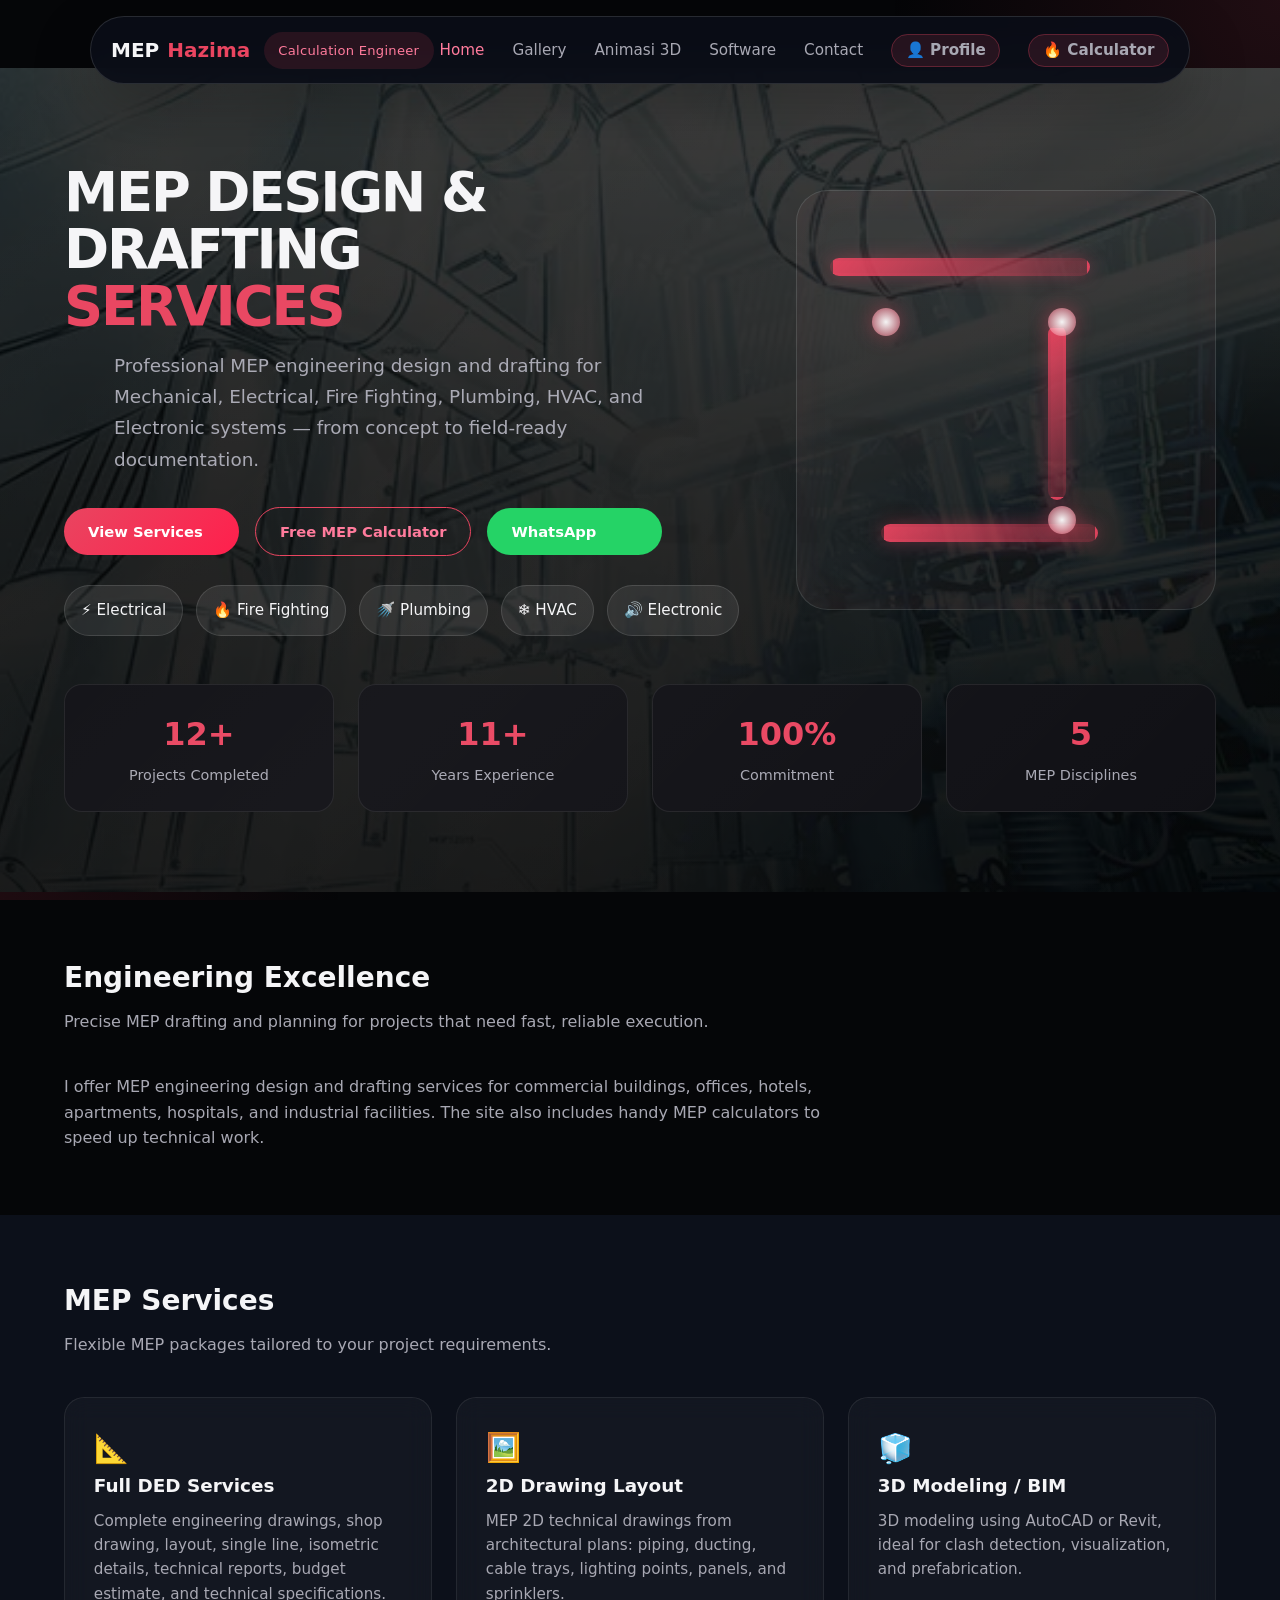
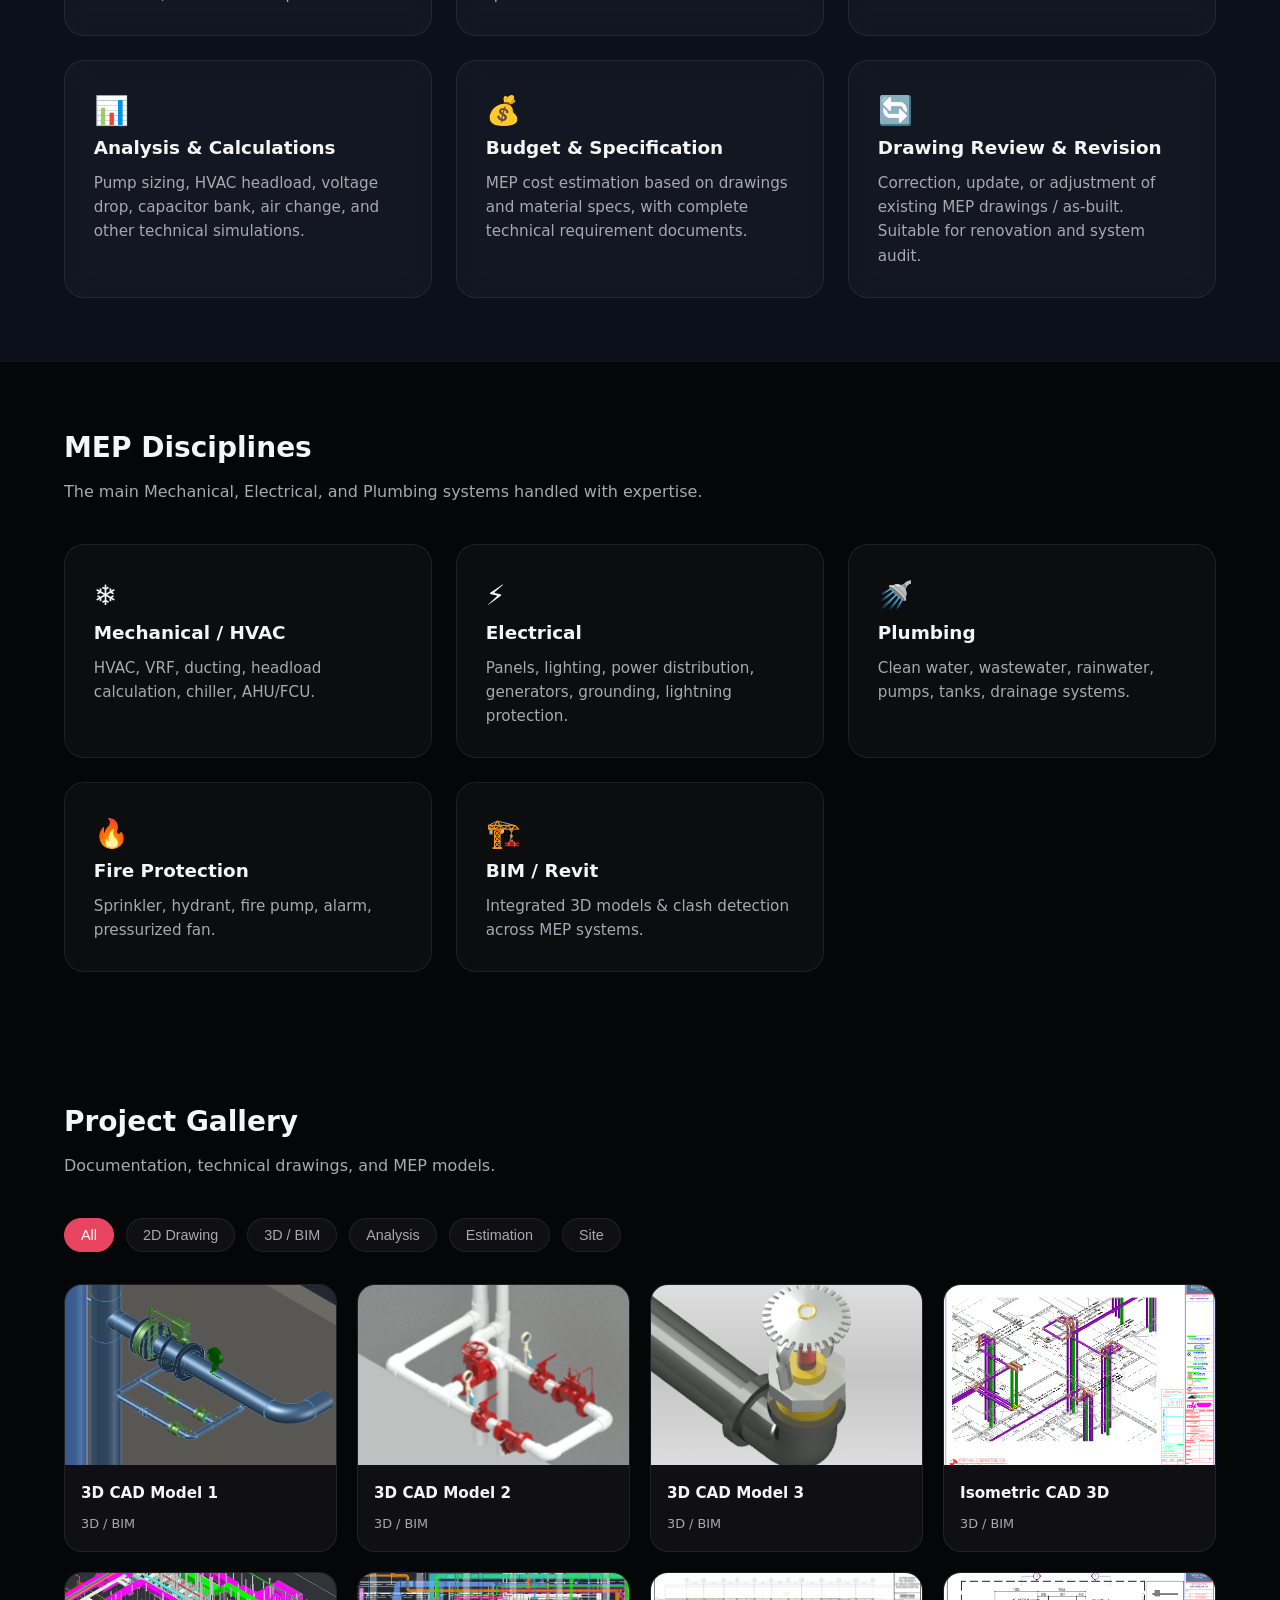
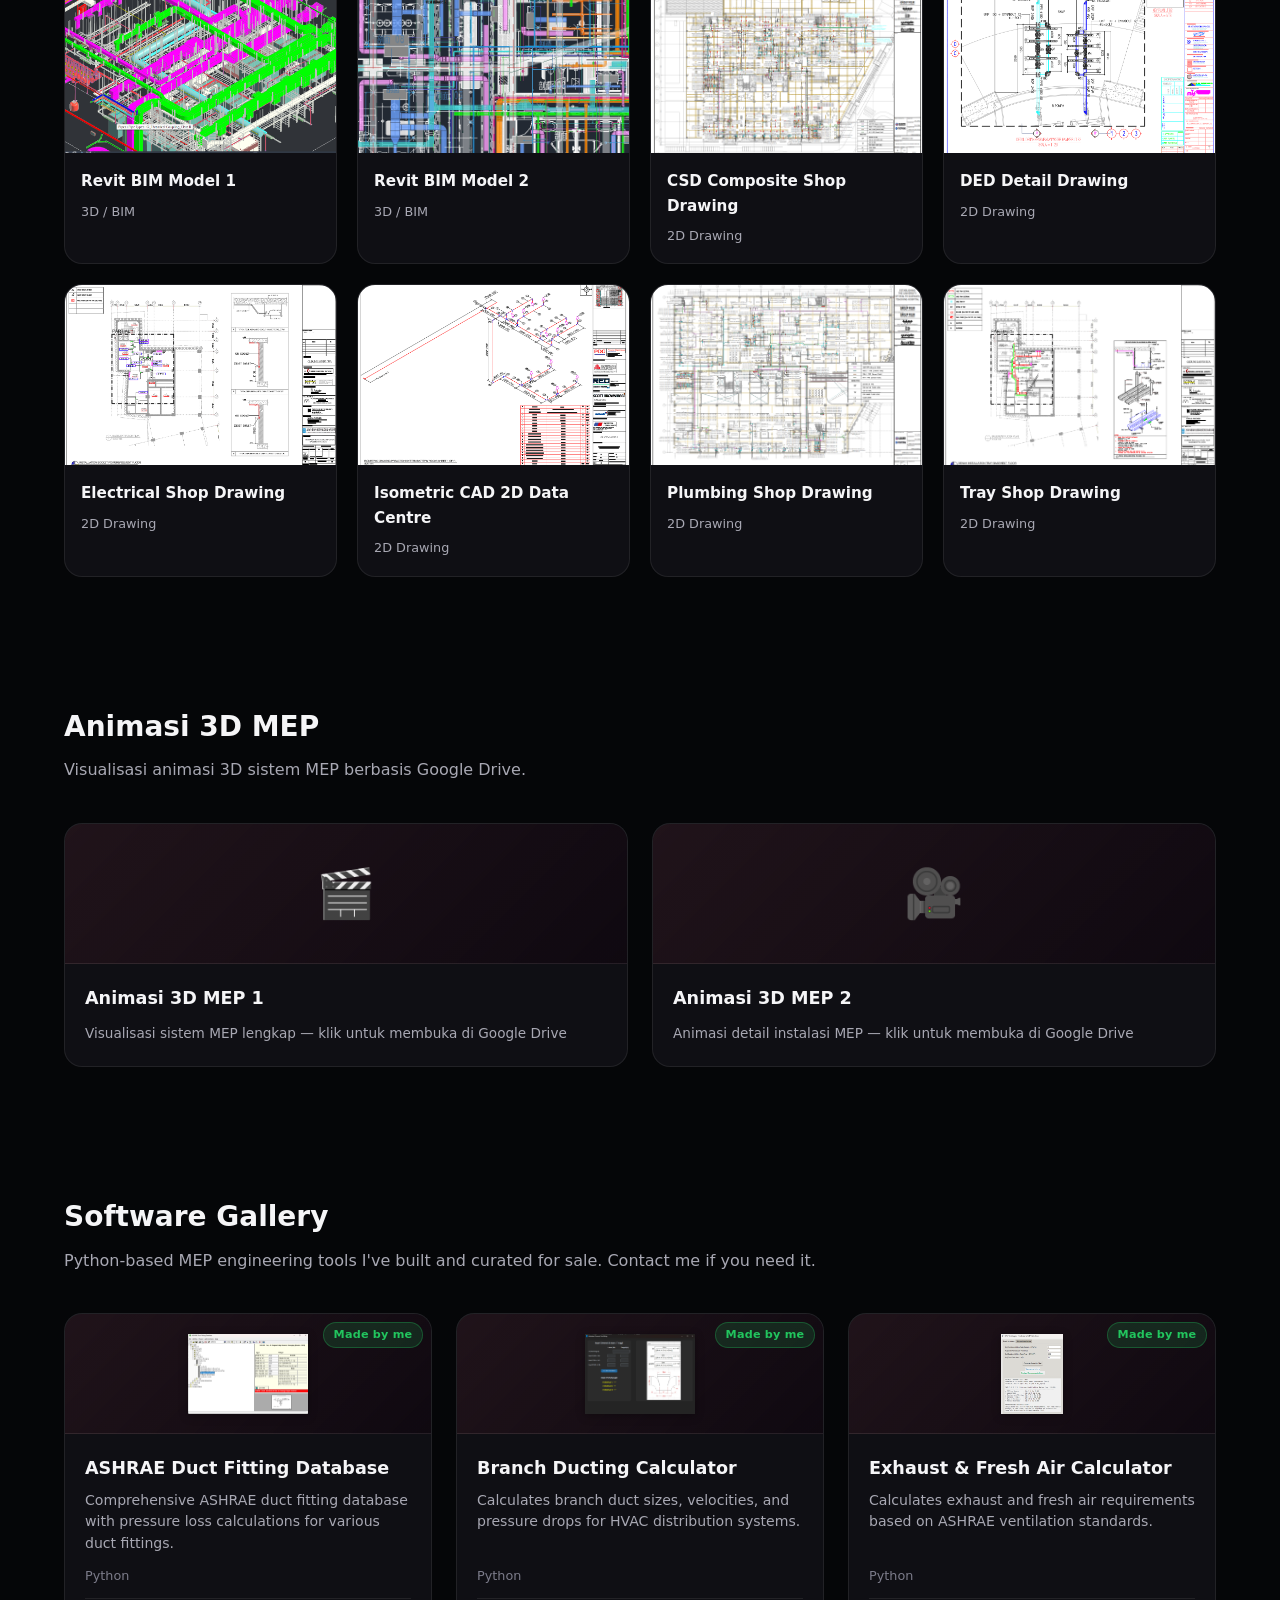
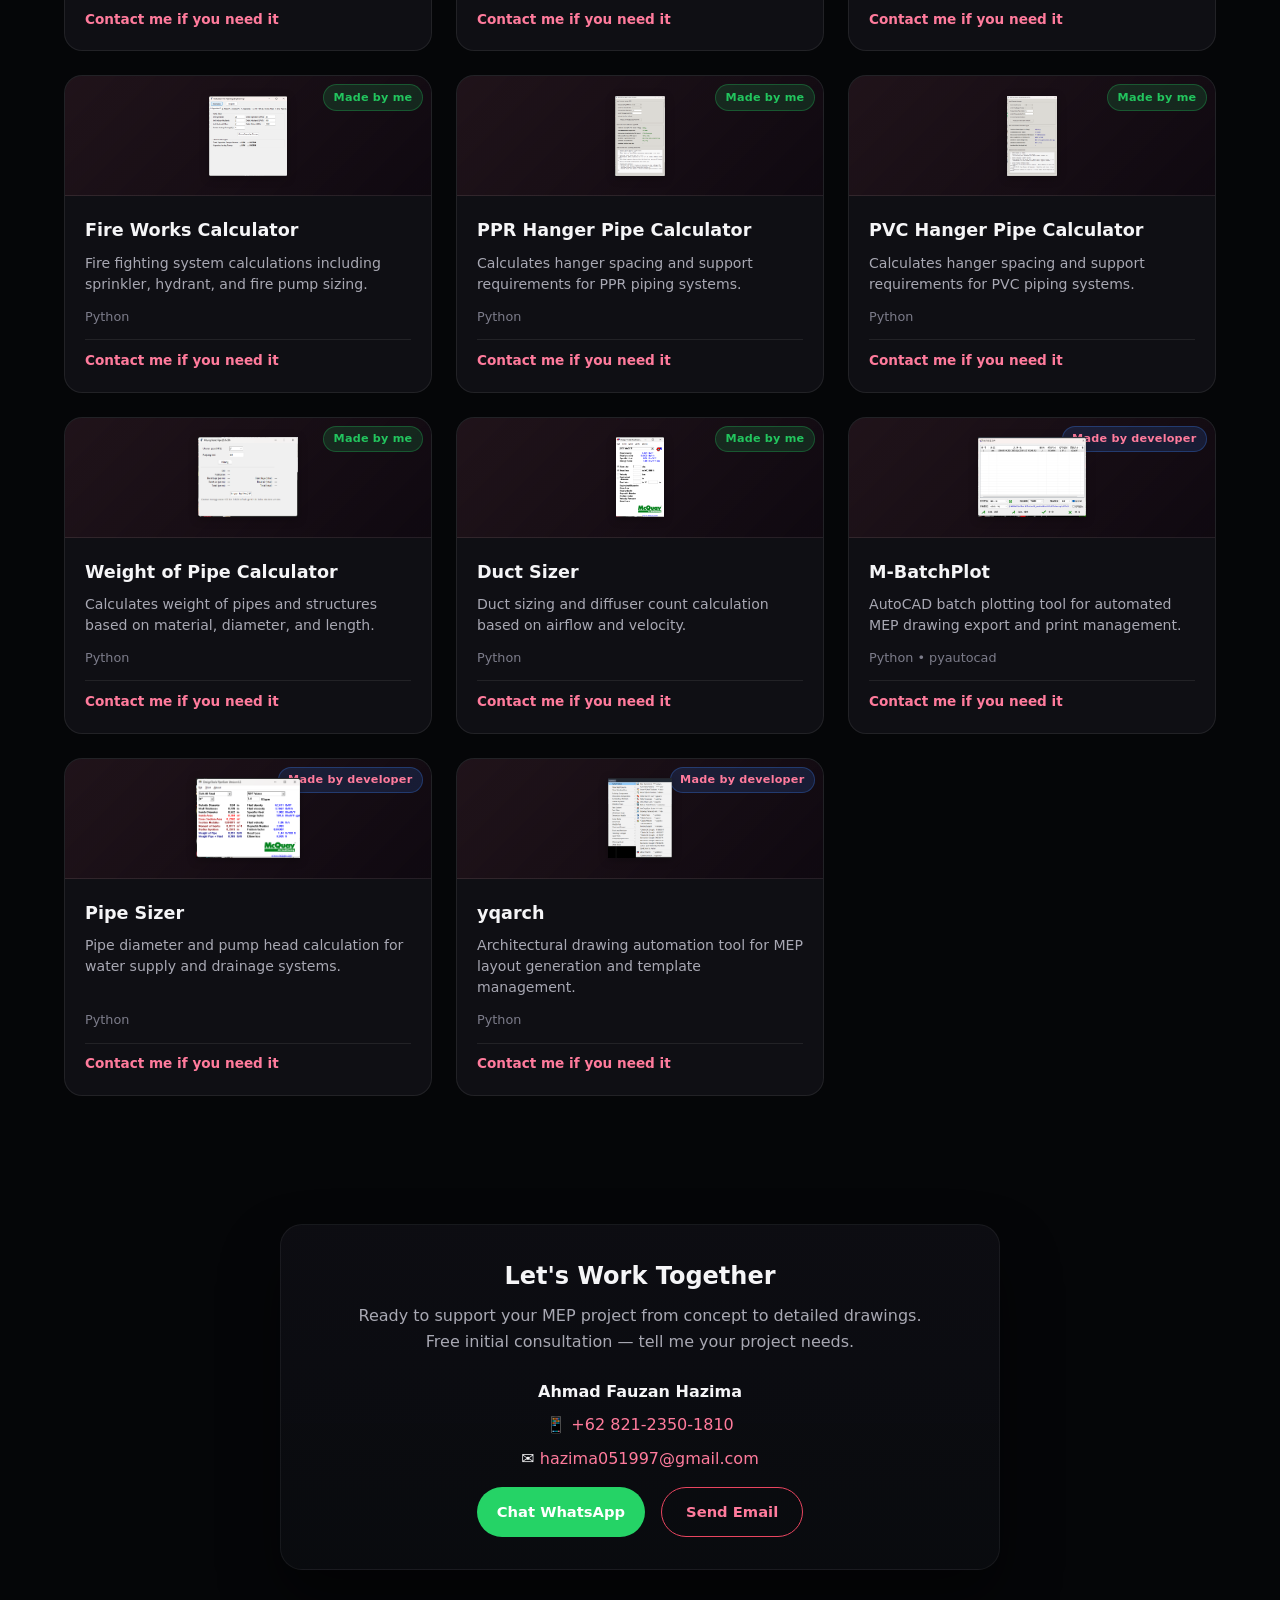
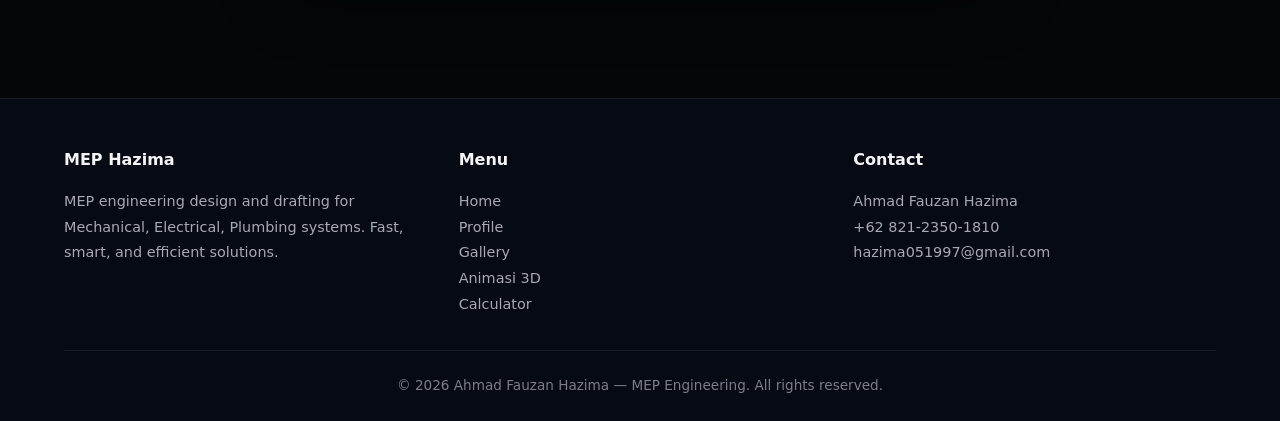
==== index.html @ 331aa0db "index.html" ====
<!DOCTYPE html>
<html lang="en">
<head>
  <meta name="google-site-verification" content="-bllngCq3PzgQmmMH0VqFhsk_JgbjGuADqjW__jcUgk" />
  <meta charset="UTF-8">
  <meta name="viewport" content="width=device-width, initial-scale=1.0">
  <title>MEP Engineering — Ahmad Fauzan Hazima</title>
  <meta name="description" content="MEP engineering design, drafting, and technical calculation tools for Mechanical, Electrical, and Plumbing projects.">
  <link rel="stylesheet" href="css/style.css">
</head>
<body>
  <!-- NAVBAR -->
  <nav class="navbar">
    <div class="nav-container">
      <div class="nav-brand">
        <a href="index.html" class="logo">
          MEP <span>Hazima</span>
        </a>
        <span class="nav-badge">Calculation Engineer</span>
      </div>
      <ul class="nav-links" id="navLinks">
        <li><a href="#home" class="active">Home</a></li>
        <li><a href="#gallery">Gallery</a></li>
        <li><a href="#animasi3d">Animasi 3D</a></li>
        <li><a href="#software">Software</a></li>

        <li><a href="#contact">Contact</a></li>
        <li><a href="profile.html" class="nav-highlight">👤 Profile</a></li>
        <li><a href="calculator.html" class="nav-highlight">🔥 Calculator</a></li>
      </ul>
      <button class="nav-toggle" id="navToggle" aria-label="Menu">☰</button>
    </div>
  </nav>

    <!-- HERO -->
  <section class="hero" id="home">
    <div class="container">
      <div class="hero-grid">
        <div class="hero-copy">
          <h1>MEP Design & Drafting<br><span>Services</span></h1>
          <p>Professional MEP engineering design and drafting for Mechanical, Electrical, Fire Fighting, Plumbing, HVAC, and Electronic systems — from concept to field-ready documentation.</p>
          <div class="hero-buttons">
            <a href="#services" class="btn btn-primary">View Services</a>
            <a href="calculator.html" class="btn btn-outline">Free MEP Calculator</a>
            <a href="https://wa.me/6282123501810" target="_blank" class="btn btn-wa">WhatsApp</a>
          </div>
          <div class="hero-badges">
            <span>⚡ Electrical</span>
            <span>🔥 Fire Fighting</span>
            <span>🚿 Plumbing</span>
            <span>❄️ HVAC</span>
            <span>🔊 Electronic</span>
          </div>
        </div>

        <div class="hero-visual">
          <div class="pipe-scene">
            <div class="pipe-line pipe-line-1"></div>
            <div class="pipe-line pipe-line-2"></div>
            <div class="pipe-line pipe-line-3"></div>
            <div class="pipe-joint pipe-joint-1"></div>
            <div class="pipe-joint pipe-joint-2"></div>
            <div class="pipe-joint pipe-joint-3"></div>
            <div class="pulse pulse-1"></div>
            <div class="pulse pulse-2"></div>
            <div class="pulse pulse-3"></div>
          </div>
        </div>
      </div>

      <!-- Stats — edit numbers here -->
      <div class="stats">
        <div class="stat-card">
          <div class="number">12+</div>
          <div class="label">Projects Completed</div>
        </div>
        <div class="stat-card">
          <div class="number">11+</div>
          <div class="label">Years Experience</div>
        </div>
        <div class="stat-card">
          <div class="number">100%</div>
          <div class="label">Commitment</div>
        </div>
        <div class="stat-card">
          <div class="number">5</div>
          <div class="label">MEP Disciplines</div>
        </div>
      </div>
    </div>
  </section>

  <!-- ========== ABOUT ========== -->
  <section class="section">
    <div class="container">
      <h2 class="section-title">Engineering Excellence</h2>
      <p class="section-subtitle">Precise MEP drafting and planning for projects that need fast, reliable execution.</p>
      <p style="max-width: 800px; color: var(--text-muted);">
        I offer MEP engineering design and drafting services for commercial buildings, offices, hotels, apartments, hospitals, and industrial facilities.
        The site also includes handy MEP calculators to speed up technical work.
      </p>
    </div>
  </section>

  <!-- ========== SERVICES ========== -->
  <section class="section" id="services" style="background: #0c101a;">
    <div class="container">
      <h2 class="section-title">MEP Services</h2>
      <p class="section-subtitle">Flexible MEP packages tailored to your project requirements.</p>

      <div class="services-grid">
        <div class="service-card">
          <div class="icon">📐</div>
          <h3>Full DED Services</h3>
          <p>Complete engineering drawings, shop drawing, layout, single line, isometric details, technical reports, budget estimate, and technical specifications.</p>
        </div>

        <div class="service-card">
          <div class="icon">🖼️</div>
          <h3>2D Drawing Layout</h3>
          <p>MEP 2D technical drawings from architectural plans: piping, ducting, cable trays, lighting points, panels, and sprinklers.</p>
        </div>

        <div class="service-card">
          <div class="icon">🧊</div>
          <h3>3D Modeling / BIM</h3>
          <p>3D modeling using AutoCAD or Revit, ideal for clash detection, visualization, and prefabrication.</p>
        </div>

        <div class="service-card">
          <div class="icon">📊</div>
          <h3>Analysis & Calculations</h3>
          <p>Pump sizing, HVAC headload, voltage drop, capacitor bank, air change, and other technical simulations.</p>
        </div>

        <div class="service-card">
          <div class="icon">💰</div>
          <h3>Budget & Specification</h3>
          <p>MEP cost estimation based on drawings and material specs, with complete technical requirement documents.</p>
        </div>

        <div class="service-card">
          <div class="icon">🔄</div>
          <h3>Drawing Review & Revision</h3>
          <p>Correction, update, or adjustment of existing MEP drawings / as-built. Suitable for renovation and system audit.</p>
        </div>
      </div>
    </div>
  </section>

  <!-- ========== DISCIPLINES ========== -->
  <section class="section">
    <div class="container">
      <h2 class="section-title">MEP Disciplines</h2>
      <p class="section-subtitle">The main Mechanical, Electrical, and Plumbing systems handled with expertise.</p>

      <div class="services-grid">
        <div class="service-card">
          <div class="icon">❄️</div>
          <h3>Mechanical / HVAC</h3>
          <p>HVAC, VRF, ducting, headload calculation, chiller, AHU/FCU.</p>
        </div>
        <div class="service-card">
          <div class="icon">⚡</div>
          <h3>Electrical</h3>
          <p>Panels, lighting, power distribution, generators, grounding, lightning protection.</p>
        </div>
        <div class="service-card">
          <div class="icon">🚿</div>
          <h3>Plumbing</h3>
          <p>Clean water, wastewater, rainwater, pumps, tanks, drainage systems.</p>
        </div>
        <div class="service-card">
          <div class="icon">🔥</div>
          <h3>Fire Protection</h3>
          <p>Sprinkler, hydrant, fire pump, alarm, pressurized fan.</p>
        </div>
        <div class="service-card">
          <div class="icon">🏗️</div>
          <h3>BIM / Revit</h3>
          <p>Integrated 3D models & clash detection across MEP systems.</p>
        </div>
      </div>
    </div>
  </section>

  <!-- ========== GALLERY ========== -->
  <section class="section" id="gallery">
    <div class="container">
      <h2 class="section-title">Project Gallery</h2>
      <p class="section-subtitle">Documentation, technical drawings, and MEP models.</p>

      <div class="gallery-filters">
        <button class="filter-btn active" data-filter="all">All</button>
        <button class="filter-btn" data-filter="2d">2D Drawing</button>
        <button class="filter-btn" data-filter="3d">3D / BIM</button>
        <button class="filter-btn" data-filter="analysis">Analysis</button>
        <button class="filter-btn" data-filter="estimation">Estimation</button>
        <button class="filter-btn" data-filter="site">Site</button>
      </div>

      <div class="gallery-grid" id="galleryGrid">
        <!-- 3D / BIM -->
        <div class="gallery-item" data-category="3d" data-full="images/Project Gallery/3D CAD 1.png">
          <div class="thumb"><img src="images/Project Gallery/3D CAD 1.png" alt="3D CAD 1"></div>
          <div class="info">
            <h4>3D CAD Model 1</h4>
            <span>3D / BIM</span>
          </div>
        </div>
        <div class="gallery-item" data-category="3d" data-full="images/Project Gallery/3D CAD 2.png">
          <div class="thumb"><img src="images/Project Gallery/3D CAD 2.png" alt="3D CAD 2"></div>
          <div class="info">
            <h4>3D CAD Model 2</h4>
            <span>3D / BIM</span>
          </div>
        </div>
        <div class="gallery-item" data-category="3d" data-full="images/Project Gallery/3D CAD 3.png">
          <div class="thumb"><img src="images/Project Gallery/3D CAD 3.png" alt="3D CAD 3"></div>
          <div class="info">
            <h4>3D CAD Model 3</h4>
            <span>3D / BIM</span>
          </div>
        </div>
        <div class="gallery-item" data-category="3d" data-full="images/Project Gallery/ISOMETRIC CAD 3D.png">
          <div class="thumb"><img src="images/Project Gallery/ISOMETRIC CAD 3D.png" alt="Isometric CAD 3D"></div>
          <div class="info">
            <h4>Isometric CAD 3D</h4>
            <span>3D / BIM</span>
          </div>
        </div>
        <div class="gallery-item" data-category="3d" data-full="images/Project Gallery/MODEL REVIT BIM 1.png">
          <div class="thumb"><img src="images/Project Gallery/MODEL REVIT BIM 1.png" alt="Revit BIM 1"></div>
          <div class="info">
            <h4>Revit BIM Model 1</h4>
            <span>3D / BIM</span>
          </div>
        </div>
        <div class="gallery-item" data-category="3d" data-full="images/Project Gallery/MODEL REVIT BIM 2.png">
          <div class="thumb"><img src="images/Project Gallery/MODEL REVIT BIM 2.png" alt="Revit BIM 2"></div>
          <div class="info">
            <h4>Revit BIM Model 2</h4>
            <span>3D / BIM</span>
          </div>
        </div>
        <!-- 2D Drawing -->
        <div class="gallery-item" data-category="2d" data-full="images/Project Gallery/CSD COMPOSITE SHOP DRAWING.png">
          <div class="thumb"><img src="images/Project Gallery/CSD COMPOSITE SHOP DRAWING.png" alt="CSD Composite Shop Drawing"></div>
          <div class="info">
            <h4>CSD Composite Shop Drawing</h4>
            <span>2D Drawing</span>
          </div>
        </div>
        <div class="gallery-item" data-category="2d" data-full="images/Project Gallery/DED DETAIL DRAWING.png">
          <div class="thumb"><img src="images/Project Gallery/DED DETAIL DRAWING.png" alt="DED Detail Drawing"></div>
          <div class="info">
            <h4>DED Detail Drawing</h4>
            <span>2D Drawing</span>
          </div>
        </div>
        <div class="gallery-item" data-category="2d" data-full="images/Project Gallery/ELECTRICAL SHOP DRAWING.png">
          <div class="thumb"><img src="images/Project Gallery/ELECTRICAL SHOP DRAWING.png" alt="Electrical Shop Drawing"></div>
          <div class="info">
            <h4>Electrical Shop Drawing</h4>
            <span>2D Drawing</span>
          </div>
        </div>
        <div class="gallery-item" data-category="2d" data-full="images/Project Gallery/ISOMETRIC CAD 2D DATA CENTRE.png">
          <div class="thumb"><img src="images/Project Gallery/ISOMETRIC CAD 2D DATA CENTRE.png" alt="Isometric CAD 2D Data Centre"></div>
          <div class="info">
            <h4>Isometric CAD 2D Data Centre</h4>
            <span>2D Drawing</span>
          </div>
        </div>
        <div class="gallery-item" data-category="2d" data-full="images/Project Gallery/PLUMBING SHOP DRAWING.png">
          <div class="thumb"><img src="images/Project Gallery/PLUMBING SHOP DRAWING.png" alt="Plumbing Shop Drawing"></div>
          <div class="info">
            <h4>Plumbing Shop Drawing</h4>
            <span>2D Drawing</span>
          </div>
        </div>
        <div class="gallery-item" data-category="2d" data-full="images/Project Gallery/TRAY SHOP DRAWING.png">
          <div class="thumb"><img src="images/Project Gallery/TRAY SHOP DRAWING.png" alt="Tray Shop Drawing"></div>
          <div class="info">
            <h4>Tray Shop Drawing</h4>
            <span>2D Drawing</span>
          </div>
        </div>
      </div>
    </div>
  </section>

  <!-- ========== ANIMASI 3D ========== -->
  <section class="section" id="animasi3d">
    <div class="container">
      <h2 class="section-title">Animasi 3D MEP</h2>
      <p class="section-subtitle">Visualisasi animasi 3D sistem MEP berbasis Google Drive.</p>

      <div class="animasi-grid" id="animasiGrid">
        <a href="https://drive.google.com/file/d/1e2u2bgzXnaUazNjmnSXeYnSkI7oCQz_0/view?usp=sharing"
           target="_blank" class="animasi-card" data-anim="1">
          <div class="animasi-thumb">
            <span class="animasi-emoji">🎬</span>
          </div>
          <div class="animasi-info">
            <h4>Animasi 3D MEP 1</h4>
            <span class="animasi-desc">Visualisasi sistem MEP lengkap — klik untuk membuka di Google Drive</span>
          </div>
        </a>
        <a href="https://drive.google.com/file/d/19jzfbIkAczXFQRdIl1_G5Oy-l3kG4Eod/view?usp=sharing"
           target="_blank" class="animasi-card" data-anim="2">
          <div class="animasi-thumb">
            <span class="animasi-emoji">🎥</span>
          </div>
          <div class="animasi-info">
            <h4>Animasi 3D MEP 2</h4>
            <span class="animasi-desc">Animasi detail instalasi MEP — klik untuk membuka di Google Drive</span>
          </div>
        </a>
      </div>
    </div>
  </section>

  <!-- ========== SOFTWARE GALLERY ========== -->
  <section class="section" id="software">
    <div class="container">
      <h2 class="section-title">Software Gallery</h2>
      <p class="section-subtitle">Python-based MEP engineering tools I've built and curated for sale. Contact me if you need it.</p>

      <div class="software-grid">

        <div class="software-card">
          <div class="software-thumb">
            <span class="badge-made">Made by me</span>
            <img src="images/Software/ASHRAE Duct Fitting Database v5.0.10.png" alt="ASHRAE Duct Fitting Database" class="software-img">
          </div>
          <div class="software-info">
            <h3>ASHRAE Duct Fitting Database</h3>
            <p class="software-desc">Comprehensive ASHRAE duct fitting database with pressure loss calculations for various duct fittings.</p>
            <div class="software-lang">Python</div>
            <a href="https://wa.me/6282123501810" target="_blank" class="software-contact">Contact me if you need it</a>
          </div>
        </div>

        <div class="software-card">
          <div class="software-thumb">
            <span class="badge-made">Made by me</span>
            <img src="images/Software/CALCULATOR BRANCH DUCTING by me.png" alt="Branch Ducting Calculator" class="software-img">
          </div>
          <div class="software-info">
            <h3>Branch Ducting Calculator</h3>
            <p class="software-desc">Calculates branch duct sizes, velocities, and pressure drops for HVAC distribution systems.</p>
            <div class="software-lang">Python</div>
            <a href="https://wa.me/6282123501810" target="_blank" class="software-contact">Contact me if you need it</a>
          </div>
        </div>

        <div class="software-card">
          <div class="software-thumb">
            <span class="badge-made">Made by me</span>
            <img src="images/Software/CALCULATOR EXHAUST & FRESH AIR by me.png" alt="Exhaust & Fresh Air Calculator" class="software-img">
          </div>
          <div class="software-info">
            <h3>Exhaust & Fresh Air Calculator</h3>
            <p class="software-desc">Calculates exhaust and fresh air requirements based on ASHRAE ventilation standards.</p>
            <div class="software-lang">Python</div>
            <a href="https://wa.me/6282123501810" target="_blank" class="software-contact">Contact me if you need it</a>
          </div>
        </div>

        <div class="software-card">
          <div class="software-thumb">
            <span class="badge-made">Made by me</span>
            <img src="images/Software/CALCULATOR FIRE WORKS by me.png" alt="Fire Works Calculator" class="software-img">
          </div>
          <div class="software-info">
            <h3>Fire Works Calculator</h3>
            <p class="software-desc">Fire fighting system calculations including sprinkler, hydrant, and fire pump sizing.</p>
            <div class="software-lang">Python</div>
            <a href="https://wa.me/6282123501810" target="_blank" class="software-contact">Contact me if you need it</a>
          </div>
        </div>

        <div class="software-card">
          <div class="software-thumb">
            <span class="badge-made">Made by me</span>
            <img src="images/Software/CALCULATOR PPR HANGER PIPE by me.png" alt="PPR Hanger Pipe Calculator" class="software-img">
          </div>
          <div class="software-info">
            <h3>PPR Hanger Pipe Calculator</h3>
            <p class="software-desc">Calculates hanger spacing and support requirements for PPR piping systems.</p>
            <div class="software-lang">Python</div>
            <a href="https://wa.me/6282123501810" target="_blank" class="software-contact">Contact me if you need it</a>
          </div>
        </div>

        <div class="software-card">
          <div class="software-thumb">
            <span class="badge-made">Made by me</span>
            <img src="images/Software/CALCULATOR PVC HANGER PIPE by me.png" alt="PVC Hanger Pipe Calculator" class="software-img">
          </div>
          <div class="software-info">
            <h3>PVC Hanger Pipe Calculator</h3>
            <p class="software-desc">Calculates hanger spacing and support requirements for PVC piping systems.</p>
            <div class="software-lang">Python</div>
            <a href="https://wa.me/6282123501810" target="_blank" class="software-contact">Contact me if you need it</a>
          </div>
        </div>

        <div class="software-card">
          <div class="software-thumb">
            <span class="badge-made">Made by me</span>
            <img src="images/Software/CALCULATOR WEIGHT OF PIPE by me.png" alt="Weight of Pipe Calculator" class="software-img">
          </div>
          <div class="software-info">
            <h3>Weight of Pipe Calculator</h3>
            <p class="software-desc">Calculates weight of pipes and structures based on material, diameter, and length.</p>
            <div class="software-lang">Python</div>
            <a href="https://wa.me/6282123501810" target="_blank" class="software-contact">Contact me if you need it</a>
          </div>
        </div>

        <div class="software-card">
          <div class="software-thumb">
            <span class="badge-made">Made by me</span>
            <img src="images/Software/Duct Sizer.png" alt="Duct Sizer" class="software-img">
          </div>
          <div class="software-info">
            <h3>Duct Sizer</h3>
            <p class="software-desc">Duct sizing and diffuser count calculation based on airflow and velocity.</p>
            <div class="software-lang">Python</div>
            <a href="https://wa.me/6282123501810" target="_blank" class="software-contact">Contact me if you need it</a>
          </div>
        </div>

        <div class="software-card">
          <div class="software-thumb">
            <span class="badge-dev">Made by developer</span>
            <img src="images/Software/M-BatchPlot(64Bit)V20250915A.png" alt="M-BatchPlot" class="software-img">
          </div>
          <div class="software-info">
            <h3>M-BatchPlot</h3>
            <p class="software-desc">AutoCAD batch plotting tool for automated MEP drawing export and print management.</p>
            <div class="software-lang">Python • pyautocad</div>
            <a href="https://wa.me/6282123501810" target="_blank" class="software-contact">Contact me if you need it</a>
          </div>
        </div>

        <div class="software-card">
          <div class="software-thumb">
            <span class="badge-dev">Made by developer</span>
            <img src="images/Software/Pipe Sizer.png" alt="Pipe Sizer" class="software-img">
          </div>
          <div class="software-info">
            <h3>Pipe Sizer</h3>
            <p class="software-desc">Pipe diameter and pump head calculation for water supply and drainage systems.</p>
            <div class="software-lang">Python</div>
            <a href="https://wa.me/6282123501810" target="_blank" class="software-contact">Contact me if you need it</a>
          </div>
        </div>

        <div class="software-card">
          <div class="software-thumb">
            <span class="badge-dev">Made by developer</span>
            <img src="images/Software/yqarch_big5.png" alt="yqarch" class="software-img">
          </div>
          <div class="software-info">
            <h3>yqarch</h3>
            <p class="software-desc">Architectural drawing automation tool for MEP layout generation and template management.</p>
            <div class="software-lang">Python</div>
            <a href="https://wa.me/6282123501810" target="_blank" class="software-contact">Contact me if you need it</a>
          </div>
        </div>

      </div>
    </div>
  </section>


  <!-- ========== CONTACT ========== -->

  <section class="section" id="contact">
    <div class="container">
      <div class="contact-box">
        <h2>Let's Work Together</h2>
        <p>Ready to support your MEP project from concept to detailed drawings.<br>Free initial consultation — tell me your project needs.</p>

        <div class="contact-info">
          <div><strong>Ahmad Fauzan Hazima</strong></div>
          <div>📱 <a href="https://wa.me/6282123501810" target="_blank">+62 821-2350-1810</a></div>
          <div>✉️ <a href="mailto:hazima051997@gmail.com">hazima051997@gmail.com</a></div>
        </div>

        <div style="display: flex; gap: 1rem; justify-content: center; flex-wrap: wrap;">
          <a href="https://wa.me/6282123501810" target="_blank" class="btn btn-wa">Chat WhatsApp</a>
          <a href="mailto:hazima051997@gmail.com" class="btn btn-outline">Send Email</a>
        </div>
      </div>
    </div>
  </section>

  <!-- ========== FOOTER ========== -->
  <footer class="footer">
    <div class="container">
      <div class="footer-grid">
        <div>
          <h4>MEP Hazima</h4>
          <p>MEP engineering design and drafting for Mechanical, Electrical, Plumbing systems. Fast, smart, and efficient solutions.</p>
        </div>
        <div>
          <h4>Menu</h4>
          <p><a href="#home">Home</a></p>
          <p><a href="profile.html">Profile</a></p>
          <p><a href="#gallery">Gallery</a></p>
          <p><a href="#animasi3d">Animasi 3D</a></p>
          <p><a href="calculator.html">Calculator</a></p>

        </div>
        <div>
          <h4>Contact</h4>
          <p>Ahmad Fauzan Hazima</p>
          <p><a href="https://wa.me/6282123501810">+62 821-2350-1810</a></p>
          <p><a href="mailto:hazima051997@gmail.com">hazima051997@gmail.com</a></p>
        </div>
      </div>
      <div class="footer-bottom">
        © 2026 Ahmad Fauzan Hazima — MEP Engineering. All rights reserved.
      </div>
    </div>
  </footer>

  <!-- LIGHTBOX -->
  <div class="lightbox" id="lightbox">
    <div class="lightbox-content">
      <img src="" alt="" id="lightboxImg">
      <div class="lightbox-caption" id="lightboxCaption"></div>
      <div class="lightbox-close" id="lightboxClose">&times;</div>
    </div>
  </div>

  <script src="js/main.js"></script>
  <script>
    document.addEventListener('DOMContentLoaded', () => {
      // ========== GALLERY FILTER ==========
      document.querySelectorAll('.filter-btn').forEach(btn => {
        btn.addEventListener('click', () => {
          document.querySelectorAll('.filter-btn').forEach(b => b.classList.remove('active'));
          btn.classList.add('active');
          const filter = btn.dataset.filter;
          document.querySelectorAll('.gallery-item').forEach(item => {
            item.style.display = filter === 'all' || item.dataset.category === filter ? '' : 'none';
          });
        });
      });

      // ========== LIGHTBOX ==========
      const lightbox = document.getElementById('lightbox');
      const lightboxImg = document.getElementById('lightboxImg');
      const lightboxCaption = document.getElementById('lightboxCaption');
      const lightboxClose = document.getElementById('lightboxClose');

      function openLightbox(imgSrc, caption) {
        lightboxImg.src = imgSrc;
        lightboxImg.alt = caption;
        lightboxCaption.textContent = caption;
        lightbox.classList.add('active');
        document.body.style.overflow = 'hidden';
      }

      function closeLightbox() {
        lightbox.classList.remove('active');
        lightboxImg.src = '';
        document.body.style.overflow = '';
      }

      // Open lightbox on gallery item click
      document.querySelectorAll('.gallery-item').forEach(item => {
        item.addEventListener('click', () => {
          const imgSrc = item.getAttribute('data-full');
          const caption = item.querySelector('.info h4').textContent;
          openLightbox(imgSrc, caption);
        });
      });

      // Close handlers
      if (lightboxClose) {
        lightboxClose.addEventListener('click', closeLightbox);
      }
      if (lightbox) {
        lightbox.addEventListener('click', (e) => {
          if (e.target === lightbox) closeLightbox();
        });
      }

      // ESC key to close
      document.addEventListener('keydown', (e) => {
        if (e.key === 'Escape' && lightbox.classList.contains('active')) {
          closeLightbox();
        }
      });

      // ========== NAV ACTIVE ==========
      document.querySelectorAll('.nav-links a').forEach(link => {
        link.addEventListener('click', () => {
          document.querySelectorAll('.nav-links a').forEach(a => a.classList.remove('active'));
          link.classList.add('active');
        });
      });
    });
  </script>
</body>
</html>
---- css/style.css ----
/* PORTFOLIO MEP - Ahmad Fauzan Hazima
  Theme: Dark red
  Main colors are defined in :root */

:root {
  /* Dark red theme */
  --bg-dark: #050608;
  --bg-card: #0f0f14;
  --bg-card-hover: #1f1018;
  --border: rgba(255, 255, 255, 0.08);
  --primary: #e94560;
  --primary-hover: #ff2e5c;
  --primary-light: #ff7b9c;
  --accent: #ff3d5a;
  --text: #f5f5f7;
  --text-muted: #a8a8b3;
  --text-dim: #7c7c8a;
  --success: #22c55e;
  --warning: #f59e0b;
  --danger: #ef4444;
  --radius: 18px;
  --shadow: 0 18px 50px rgba(0, 0, 0, 0.4);
  --anim-speed: 360ms;
  --anim-intensity: 1;
}

body::before {
  content: '';
  position: fixed;
  inset: 0;
  pointer-events: none;
  background: radial-gradient(circle at top right, rgba(233, 69, 96, 0.12), transparent 25%),
              radial-gradient(circle at bottom left, rgba(255, 61, 90, 0.1), transparent 22%);
  z-index: 0;
}

* {
  margin: 0;
  padding: 0;
  box-sizing: border-box;
}

html {
  scroll-behavior: smooth;
}

body {
  font-family: 'Segoe UI', system-ui, -apple-system, sans-serif;
  background: var(--bg-dark);
  color: var(--text);
  line-height: 1.6;
  min-height: 100vh;
}

/* Smooth transitions for theme change and UI polish */
body,
.nav-container,
.service-card,
.profile-header,
.contact-box,
.calc-card,
.history-sidebar,
.gallery-item,
.footer,
.hero,
.calc-sidebar {
  transition: background-color var(--anim-speed) ease, color var(--anim-speed) ease, border-color var(--anim-speed) ease, box-shadow var(--anim-speed) ease;
}

.icon { width: 1em; height: 1em; vertical-align: middle; fill: currentColor; margin-right: 0.6rem; display: inline-block; }
.btn-icon { width: 1em; height: 1em; display: inline-block; vertical-align: middle; margin-right: 0.6rem; }
.hidden { display: none !important; }
.btn .icon { pointer-events: none; }
.theme-toggle { transition: background-color calc(var(--anim-speed) - 100ms) ease, color calc(var(--anim-speed) - 100ms) ease, transform 160ms ease; }
.theme-toggle:active { transform: scale(calc(1 - (var(--anim-intensity) * 0.02))); }

a {
  color: var(--primary-light);
  text-decoration: none;
  transition: color 0.2s;
}

a:hover {
  color: var(--primary);
}

img {
  max-width: 100%;
  display: block;
}

/* ========== NAVBAR ========== */
.navbar {
  position: sticky;
  top: 1rem;
  z-index: 1000;
  display: flex;
  justify-content: center;
  background: transparent;
  padding: 0 1rem;
}

.nav-container {
  width: min(1100px, 100%);
  margin: 0 auto;
  display: flex;
  align-items: center;
  justify-content: space-between;
  min-height: 68px;
  background: rgba(10, 14, 23, 0.92);
  border: 1px solid rgba(255, 255, 255, 0.12);
  border-radius: 999px;
  padding: 0.75rem 1.25rem;
  box-shadow: 0 24px 60px rgba(0, 0, 0, 0.25);
  backdrop-filter: blur(20px);
}

.nav-brand {
  display: flex;
  align-items: center;
  gap: 0.85rem;
}

.nav-badge {
  display: inline-flex;
  align-items: center;
  gap: 0.4rem;
  padding: 0.5rem 0.9rem;
  border-radius: 999px;
  background: rgba(255, 69, 96, 0.12);
  color: var(--primary-light);
  font-size: 0.82rem;
  letter-spacing: 0.02em;
}

.logo {
  font-size: 1.25rem;
  font-weight: 700;
  color: var(--text);
  display: flex;
  align-items: center;
  gap: 0.5rem;
}

.logo span {
  color: var(--primary);
}

.nav-links {
  display: flex;
  gap: 1.75rem;
  list-style: none;
}

.nav-links a {
  color: var(--text-muted);
  font-size: 0.95rem;
  font-weight: 500;
  transition: color 0.2s;
}

.nav-links a:hover,
.nav-links a.active {
  color: var(--primary-light);
}

.nav-links a.nav-highlight {
  background: rgba(233, 69, 96, 0.12);
  border: 1px solid rgba(233, 69, 96, 0.3);
  border-radius: 999px;
  padding: 0.4rem 0.85rem;
  font-weight: 600;
  transition: background 0.2s, border-color 0.2s;
}

.nav-links a.nav-highlight:hover {
  background: rgba(233, 69, 96, 0.25);
  border-color: rgba(233, 69, 96, 0.5);
}

.nav-toggle {
  display: none;
  background: none;
  border: none;
  color: var(--text);
  font-size: 1.5rem;
  cursor: pointer;
}

/* ========== LOGIN OVERLAY ========== */
.login-overlay {
  position: fixed;
  top: 0;
  left: 0;
  width: 100%;
  height: 100%;
  background: rgba(0, 0, 0, 0.85);
  display: flex;
  align-items: center;
  justify-content: center;
  z-index: 9999;
}

.login-card {
  background: var(--bg-card);
  border: 1px solid var(--border);
  border-radius: var(--radius);
  padding: 2.5rem;
  max-width: 400px;
  width: 90%;
  text-align: center;
}

.login-card h2 {
  margin-bottom: 1rem;
}

.login-card p {
  color: var(--text-muted);
  margin-bottom: 1.5rem;
}

.login-error {
  color: var(--danger);
  font-size: 0.85rem;
  margin-top: 0.75rem;
  min-height: 1.2rem;
}

/* ========== CONTAINER ========== */
.container {
  max-width: 1200px;
  margin: 0 auto;
  padding: 0 1.5rem;
}

.section {
  padding: 4rem 0;
}

.section-title {
  font-size: 1.75rem;
  font-weight: 700;
  margin-bottom: 0.5rem;
}

.section-subtitle {
  color: var(--text-muted);
  margin-bottom: 2.5rem;
}

/* ========== HERO ========== */
.hero {
  padding: 6rem 0 5rem;
  text-align: center;
  background:
    linear-gradient(180deg, rgba(0, 0, 0, 0.78) 0%, rgba(0, 0, 0, 0.88) 55%, rgba(0, 0, 0, 0.92) 100%),
    url('../images/bg-home.webp') no-repeat center center;
  background-size: cover;
  position: relative;
  overflow: hidden;
}

.hero::after {
  content: '';
  position: absolute;
  inset: 0;
  background: linear-gradient(135deg, transparent 0%, rgba(255, 255, 255, 0.04) 50%, transparent 100%);
  pointer-events: none;
}

.hero h1 {
  font-size: clamp(2rem, 5vw, 3.4rem);
  font-weight: 900;
  line-height: 1.05;
  margin-bottom: 0.9rem;
  letter-spacing: -0.04em;
  text-transform: uppercase;
}

.hero h1 span {
  color: var(--primary);
}

.hero p {
  font-size: 1.15rem;
  color: var(--text-muted);
  max-width: 600px;
  margin: 0 auto 2rem;
  line-height: 1.7;
}

.hero-buttons {
  display: flex;
  gap: 1rem;
  justify-content: flex-start;
  align-items: center;
  flex-wrap: wrap;
}

.hero-buttons .btn {
  min-width: 175px;
  white-space: nowrap;
}

.hero-grid {
  display: grid;
  grid-template-columns: minmax(0, 1fr) minmax(280px, 420px);
  align-items: center;
  gap: 2rem;
  margin-bottom: 2rem;
}

.hero-copy {
  text-align: left;
}

.hero-badges {
  display: flex;
  flex-wrap: wrap;
  gap: 0.8rem;
  justify-content: flex-start;
  margin-top: 1.8rem;
}

.hero-badges span {
  display: inline-flex;
  align-items: center;
  gap: 0.5rem;
  background: rgba(255, 255, 255, 0.08);
  border: 1px solid rgba(255, 255, 255, 0.12);
  color: var(--text);
  padding: 0.75rem 1rem;
  border-radius: 999px;
  font-size: 0.95rem;
}

.hero-visual {
  position: relative;
  min-height: 360px;
  display: flex;
  align-items: center;
  justify-content: center;
  z-index: 1;
}

.pipe-scene {
  width: 100%;
  max-width: 420px;
  aspect-ratio: 1 / 1;
  background: rgba(255, 255, 255, 0.03);
  border: 1px solid rgba(255, 255, 255, 0.12);
  border-radius: 32px;
  position: relative;
  overflow: hidden;
  box-shadow: inset 0 0 40px rgba(255, 69, 96, 0.05);
}

.pipe-line {
  position: absolute;
  border: 3px solid transparent;
  border-radius: 999px;
  background: linear-gradient(135deg, rgba(233, 69, 96, 0.95), rgba(255, 61, 90, 0.25));
  box-shadow: 0 0 18px rgba(233, 69, 96, 0.35);
}

.pipe-line-1 {
  top: 16%;
  left: 8%;
  width: 62%;
  height: 18px;
  animation: pipeFlow 4s linear infinite;
}

.pipe-line-2 {
  top: 32%;
  left: 60%;
  width: 18px;
  height: 42%;
  animation: pipeFlow 3.5s linear infinite reverse;
}

.pipe-line-3 {
  bottom: 16%;
  left: 20%;
  width: 52%;
  height: 18px;
  animation: pipeFlow 4.5s linear infinite;
}

.pipe-joint {
  position: absolute;
  width: 28px;
  height: 28px;
  border-radius: 50%;
  background: radial-gradient(circle, rgba(255, 255, 255, 0.95), rgba(233, 69, 96, 0.6));
  box-shadow: 0 0 20px rgba(233, 69, 96, 0.45);
}

.pipe-joint-1 {
  top: 28%;
  left: 60%;
}

.pipe-joint-2 {
  top: 28%;
  left: 18%;
}

.pipe-joint-3 {
  bottom: 18%;
  left: 60%;
}

.pulse {
  position: absolute;
  border-radius: 50%;
  background: rgba(255, 69, 96, 0.2);
  opacity: 0;
  transform: scale(0.3);
  animation: pulseGlow 2.5s infinite ease-out;
}

.pulse-1 {
  top: 28%;
  left: 60%;
  width: 80px;
  height: 80px;
  animation-delay: 0s;
}

.pulse-2 {
  top: 28%;
  left: 18%;
  width: 80px;
  height: 80px;
  animation-delay: 0.6s;
}

.pulse-3 {
  bottom: 18%;
  left: 60%;
  width: 80px;
  height: 80px;
  animation-delay: 1.2s;
}

@keyframes pipeFlow {
  0%, 100% {
    filter: hue-rotate(0deg);
  }
  50% {
    filter: hue-rotate(20deg);
  }
}

@keyframes pulseGlow {
  0% {
    opacity: 0.4;
    transform: scale(0.4);
  }
  50% {
    opacity: 0.08;
    transform: scale(1.25);
  }
  100% {
    opacity: 0;
    transform: scale(1.8);
  }
}

/* ========== BUTTONS ========== */
.btn {
  display: inline-flex;
  align-items: center;
  gap: 0.5rem;
  padding: 0.75rem 1.5rem;
  border-radius: 999px;
  font-weight: 700;
  font-size: 0.92rem;
  border: none;
  cursor: pointer;
  transition: transform 0.2s, box-shadow 0.2s, background 0.2s;
  position: relative;
  z-index: 5;
}

.btn:hover {
  transform: translateY(-2px);
  box-shadow: 0 18px 40px rgba(233, 69, 96, 0.14);
}

.btn-primary {
  background: linear-gradient(135deg, var(--primary), #ff1f4c);
  color: white;
}

/* Outline button — transparent with primary border (clean, consistent look) */
.btn-outline {
  background: transparent;
  color: var(--primary-light);
  border: 1px solid var(--primary);
}

.btn-outline:hover {
  background: rgba(59, 130, 246, 0.15);
  color: var(--primary-light);
}

/* WhatsApp button — solid green */
.btn-wa {
  background: #25d366;
  color: white;
}

.btn-wa:hover {
  background: #1da851;
  color: white;
}

/* ========== STATS ========== */
.stats {
  display: grid;
  grid-template-columns: repeat(4, 1fr);
  gap: 1.5rem;
  margin-top: 3rem;
}

.stat-card {
  background: var(--bg-card);
  border: 1px solid var(--border);
  border-radius: var(--radius);
  padding: 1.5rem;
  text-align: center;
}

.stat-card .number {
  font-size: 2rem;
  font-weight: 800;
  color: var(--primary);
}

.stat-card .label {
  color: var(--text-muted);
  font-size: 0.9rem;
  margin-top: 0.25rem;
}

/* ========== SERVICES ========== */
.services-grid {
  display: grid;
  grid-template-columns: repeat(auto-fit, minmax(280px, 1fr));
  gap: 1.5rem;
}

.service-card {
  background: rgba(255, 255, 255, 0.03);
  border: 1px solid rgba(255, 255, 255, 0.08);
  border-radius: calc(var(--radius) + 2px);
  padding: 1.8rem;
  transition: transform 0.25s ease, border-color 0.25s ease, background 0.25s ease;
  backdrop-filter: blur(12px);
}

.service-card:hover {
  border-color: rgba(233, 69, 96, 0.85);
  background: rgba(233, 69, 96, 0.08);
  transform: translateY(-6px);
  box-shadow: 0 24px 60px rgba(0, 0, 0, 0.22);
}

.service-card .icon {
  font-size: 1.75rem;
  margin-bottom: 1rem;
}

.service-card h3 {
  font-size: 1.15rem;
  margin-bottom: 0.5rem;
}

.service-card p {
  color: var(--text-muted);
  font-size: 0.95rem;
}

/* ========== CONTACT ========== */
.contact-box {
  background: var(--bg-card);
  border: 1px solid var(--border);
  border-radius: var(--radius);
  padding: 2.5rem;
  text-align: center;
  max-width: 600px;
  margin: 0 auto;
}

.contact-box h2 {
  margin-bottom: 0.5rem;
}

.contact-box p {
  color: var(--text-muted);
  margin-bottom: 1.5rem;
}

.contact-info {
  display: flex;
  flex-direction: column;
  gap: 0.75rem;
  margin-bottom: 1.5rem;
  font-size: 1rem;
}

.contact-info a {
  color: var(--primary-light);
}

/* ========== FOOTER ========== */
.footer {
  background: #060a12;
  border-top: 1px solid var(--border);
  padding: 3rem 0 1.5rem;
  margin-top: 4rem;
}

.footer-grid {
  display: grid;
  grid-template-columns: repeat(3, minmax(200px, 1fr));
  gap: 2rem;
  margin-bottom: 2rem;
}

.footer h4 {
  font-size: 1rem;
  margin-bottom: 1rem;
  color: var(--text);
}

.footer p,
.footer a {
  color: var(--text-muted);
  font-size: 0.9rem;
  line-height: 1.8;
}

.footer a:hover {
  color: var(--primary-light);
}

.footer-bottom {
  border-top: 1px solid var(--border);
  padding-top: 1.5rem;
  text-align: center;
  color: var(--text-dim);
  font-size: 0.85rem;
}

/* ========== GALLERY ========== */
.gallery-filters {
  display: flex;
  gap: 0.75rem;
  flex-wrap: wrap;
  margin-bottom: 2rem;
}

.filter-btn {
  padding: 0.5rem 1rem;
  border-radius: 20px;
  border: 1px solid var(--border);
  background: var(--bg-card);
  color: var(--text-muted);
  cursor: pointer;
  font-size: 0.9rem;
  transition: all 0.2s;
}

.filter-btn:hover,
.filter-btn.active {
  background: var(--primary);
  border-color: var(--primary);
  color: white;
}

.gallery-grid {
  display: grid;
  grid-template-columns: repeat(auto-fill, minmax(260px, 1fr));
  gap: 1.25rem;
}

.gallery-item {
  background: var(--bg-card);
  border: 1px solid var(--border);
  border-radius: var(--radius);
  overflow: hidden;
  cursor: pointer;
  transition: all 0.25s;
}

.gallery-item:hover {
  border-color: var(--primary);
  transform: translateY(-3px);
  box-shadow: var(--shadow);
}

.gallery-item .thumb {
  height: 180px;
  background: linear-gradient(135deg, rgba(233, 69, 96, 0.12), rgba(15, 8, 16, 0.95));
  display: flex;
  align-items: center;
  justify-content: center;
  color: var(--text-dim);
  font-size: 0.95rem;
  text-transform: uppercase;
  letter-spacing: 0.04em;
  overflow: hidden;
}

.gallery-item .thumb img {
  width: 100%;
  height: 100%;
  object-fit: cover;
  object-position: center;
  transition: transform 0.4s ease;
  display: block;
}

.gallery-item:hover .thumb img {
  transform: scale(1.08);
}

.gallery-item .info {
  padding: 1rem;
}

.gallery-item .info h4 {
  font-size: 0.95rem;
  margin-bottom: 0.25rem;
}

.gallery-item .info span {
  font-size: 0.8rem;
  color: var(--text-muted);
}

/* Staggered gallery item entrance animation */
.gallery-item {
  opacity: 0;
  transform: translateY(20px);
  animation: fadeUp 0.6s ease forwards;
}

.gallery-item:nth-child(1)  { animation-delay: 0.05s; }
.gallery-item:nth-child(2)  { animation-delay: 0.10s; }
.gallery-item:nth-child(3)  { animation-delay: 0.15s; }
.gallery-item:nth-child(4)  { animation-delay: 0.20s; }
.gallery-item:nth-child(5)  { animation-delay: 0.25s; }
.gallery-item:nth-child(6)  { animation-delay: 0.30s; }
.gallery-item:nth-child(7)  { animation-delay: 0.35s; }
.gallery-item:nth-child(8)  { animation-delay: 0.40s; }
.gallery-item:nth-child(9)  { animation-delay: 0.45s; }
.gallery-item:nth-child(10) { animation-delay: 0.50s; }
.gallery-item:nth-child(11) { animation-delay: 0.55s; }
.gallery-item:nth-child(12) { animation-delay: 0.60s; }


/* ========== ANIMASI 3D ========== */
.animasi-grid {
  display: grid;
  grid-template-columns: repeat(auto-fit, minmax(280px, 1fr));
  gap: 1.5rem;
}

.animasi-card {
  display: block;
  background: var(--bg-card);
  border: 1px solid var(--border);
  border-radius: var(--radius);
  overflow: hidden;
  cursor: pointer;
  transition: all 0.3s ease;
  text-decoration: none;
  color: inherit;
  opacity: 0;
  animation: fadeUp 0.6s ease forwards;
}

.animasi-card:nth-child(1) { animation-delay: 0.1s; }
.animasi-card:nth-child(2) { animation-delay: 0.2s; }

.animasi-card:hover {
  border-color: var(--primary);
  transform: translateY(-6px);
  box-shadow: var(--shadow);
  color: inherit;
  text-decoration: none;
}

.animasi-card:hover .animasi-emoji {
  transform: scale(1.15);
}

.animasi-thumb {
  height: 140px;
  background: linear-gradient(135deg, rgba(233, 69, 96, 0.08), rgba(15, 8, 16, 0.9));
  border-bottom: 1px solid var(--border);
  display: flex;
  align-items: center;
  justify-content: center;
  font-size: 3rem;
  overflow: hidden;
}

.animasi-emoji {
  display: inline-block;
  transition: transform 0.4s ease;
}

.animasi-info {
  padding: 1.25rem;
}

.animasi-info h4 {
  font-size: 1.1rem;
  font-weight: 700;
  margin-bottom: 0.5rem;
  color: var(--text);
}

.animasi-desc {
  font-size: 0.85rem;
  color: var(--text-muted);
  line-height: 1.5;
}

/* Software image styling */
.software-img {
  width: 100%;
  height: 80px;
  object-fit: contain;
  object-position: center;
  display: block;
  margin: 0 auto;
  filter: drop-shadow(0 2px 4px rgba(0, 0, 0, 0.3));
  transition: transform 0.3s ease;
}

.software-card:hover .software-img {
  transform: scale(1.05);
}

/* Staggered software card entrance animation */
.software-card {
  opacity: 0;
  animation: fadeUp 0.6s ease forwards;
}

.software-card:nth-child(1)  { animation-delay: 0.05s; }
.software-card:nth-child(2)  { animation-delay: 0.10s; }
.software-card:nth-child(3)  { animation-delay: 0.15s; }
.software-card:nth-child(4)  { animation-delay: 0.20s; }
.software-card:nth-child(5)  { animation-delay: 0.25s; }
.software-card:nth-child(6)  { animation-delay: 0.30s; }
.software-card:nth-child(7)  { animation-delay: 0.35s; }
.software-card:nth-child(8)  { animation-delay: 0.40s; }
.software-card:nth-child(9)  { animation-delay: 0.45s; }
.software-card:nth-child(10) { animation-delay: 0.50s; }
.software-card:nth-child(11) { animation-delay: 0.55s; }


/* ========== LIGHTBOX ========== */
.lightbox {
  position: fixed;
  top: 0;
  left: 0;
  width: 100%;
  height: 100%;
  background: rgba(0, 0, 0, 0.9);
  display: flex;
  align-items: center;
  justify-content: center;
  z-index: 9999;
  opacity: 0;
  visibility: hidden;
  transition: opacity 0.3s ease, visibility 0.3s ease;
}

.lightbox.active {
  opacity: 1;
  visibility: visible;
}

.lightbox-content {
  position: relative;
  max-width: 90vw;
  max-height: 90vh;
  background: var(--bg-card);
  border-radius: var(--radius);
  overflow: hidden;
  box-shadow: var(--shadow);
  animation: lightboxPop 0.3s ease;
}

.lightbox-content img {
  display: block;
  max-width: 100%;
  max-height: 80vh;
  object-fit: contain;
}

.lightbox-caption {
  padding: 1rem;
  color: var(--text-muted);
  font-size: 0.9rem;
  text-align: center;
}

.lightbox-close {
  position: absolute;
  top: 0.5rem;
  right: 0.5rem;
  width: 36px;
  height: 36px;
  border-radius: 50%;
  background: rgba(233, 69, 96, 0.2);
  border: 1px solid rgba(233, 69, 96, 0.4);
  color: white;
  font-size: 1.2rem;
  display: flex;
  align-items: center;
  justify-content: center;
  cursor: pointer;
  transition: all 0.2s;
  z-index: 10;
}

.lightbox-close:hover {
  background: var(--primary);
  transform: scale(1.1);
}

@keyframes lightboxPop {
  0% { opacity: 0; transform: scale(0.8); }
  100% { opacity: 1; transform: scale(1); }
}


/* ========== SOFTWARE GALLERY ========== */

.software-grid {
  display: grid;
  grid-template-columns: repeat(auto-fit, minmax(280px, 1fr));
  gap: 1.5rem;
}


.software-card {
  background: var(--bg-card);
  border: 1px solid var(--border);
  border-radius: var(--radius);
  overflow: hidden;
  transition: all 0.25s ease;
  display: flex;
  flex-direction: column;
  height: 100%;
}

.software-card:hover {

  border-color: var(--primary);
  transform: translateY(-4px);
  box-shadow: var(--shadow);
}

.software-thumb {
  background: linear-gradient(135deg, rgba(233, 69, 96, 0.08), rgba(15, 8, 16, 0.9));
  border-bottom: 1px solid var(--border);
  height: 120px;
  display: flex;
  flex-direction: column;
  align-items: center;
  justify-content: center;
  gap: 0.5rem;
  position: relative;
  padding: 1rem;
  text-align: center;
}

.badge-made,
.badge-dev {
  position: absolute;
  top: 0.5rem;
  right: 0.5rem;
  padding: 0.2rem 0.6rem;
  border-radius: 999px;
  font-size: 0.7rem;
  font-weight: 600;
  letter-spacing: 0.02em;
}

.badge-made {
  background: rgba(34, 197, 94, 0.15);
  color: var(--success);
  border: 1px solid rgba(34, 197, 94, 0.3);
}

.badge-dev {
  background: rgba(59, 130, 246, 0.15);
  color: var(--primary-light);
  border: 1px solid rgba(59, 130, 246, 0.3);
}

.software-emoji {
  font-size: 2rem;
}

.software-info {
  padding: 1.25rem;
  flex: 1;
  display: flex;
  flex-direction: column;
}

.software-info h3 {
  font-size: 1.1rem;
  font-weight: 700;
  margin-bottom: 0.5rem;
  color: var(--text);
}

.software-desc {
  color: var(--text-muted);
  font-size: 0.88rem;
  line-height: 1.5;
  margin-bottom: 0.75rem;
  flex: 1;
}

.software-lang {
  font-size: 0.8rem;
  color: var(--text-dim);
  margin-bottom: 0.75rem;
}

.software-contact {
  color: var(--primary-light);
  font-size: 0.85rem;
  font-weight: 600;
  text-decoration: none;
  border-top: 1px solid var(--border);
  padding-top: 0.6rem;
  transition: color 0.2s;
}

.software-contact:hover {
  color: var(--primary);
}

/* ========== CALCULATOR PAGE BACKGROUND ========== */
#calculator {
  background:
    linear-gradient(180deg, rgba(0, 0, 0, 0.82) 0%, rgba(0, 0, 0, 0.88) 100%),
    url('../images/bg-calculator.jpg') no-repeat center center;
  background-size: cover;
}

/* ========== KALKULATOR ========== */
.calc-layout {
  display: grid;
  grid-template-columns: 240px 1fr 300px;
  gap: 1.5rem;
  min-height: 70vh;
}

.calc-sidebar {
  background: var(--bg-card);
  border: 1px solid var(--border);
  border-radius: var(--radius);
  padding: 1.25rem;
  height: fit-content;
  position: sticky;
  top: 80px;
}

.calc-sidebar h3 {
  font-size: 0.9rem;
  color: var(--text-muted);
  margin-bottom: 0.75rem;
  text-transform: uppercase;
  letter-spacing: 0.05em;
}

.calc-nav {
  list-style: none;
}

.calc-nav li {
  margin-bottom: 0.25rem;
}

.calc-nav button {
  width: 100%;
  text-align: left;
  padding: 0.6rem 0.75rem;
  background: none;
  border: none;
  color: var(--text-muted);
  font-size: 0.9rem;
  border-radius: 6px;
  cursor: pointer;
  transition: all 0.15s;
}

.calc-nav button:hover,
.calc-nav button.active {
  background: rgba(59, 130, 246, 0.15);
  color: var(--primary-light);
}

.calc-content {
  min-width: 0;
}

.calc-card {
  background: var(--bg-card);
  border: 1px solid var(--border);
  border-radius: var(--radius);
  padding: 1.75rem;
  margin-bottom: 1.5rem;
}

.calc-card h2 {
  font-size: 1.25rem;
  margin-bottom: 0.5rem;
}

.calc-card .formula {
  background: #0f172a;
  border: 1px solid var(--border);
  border-radius: 8px;
  padding: 0.75rem 1rem;
  font-family: 'Courier New', monospace;
  font-size: 0.9rem;
  color: var(--primary-light);
  margin-bottom: 1.25rem;
  overflow-x: auto;
}

.calc-inputs {
  display: grid;
  grid-template-columns: repeat(auto-fit, minmax(140px, 1fr));
  gap: 1rem;
  margin-bottom: 1.25rem;
}

.input-group {
  display: flex;
  flex-direction: column;
  gap: 0.35rem;
}

.input-group label {
  font-size: 0.85rem;
  color: var(--text-muted);
}

.input-group input,
.input-group select {
  background: #0f172a;
  border: 1px solid var(--border);
  border-radius: 8px;
  padding: 0.6rem 0.85rem;
  color: var(--text);
  font-size: 0.95rem;
  outline: none;
  transition: border-color 0.2s;
}

.input-group input:focus,
.input-group select:focus {
  border-color: var(--primary);
}

.calc-result {
  background: linear-gradient(180deg, rgba(233, 69, 96, 0.08), rgba(0, 0, 0, 0.14));
  border: 1px solid rgba(233, 69, 96, 0.35);
  border-radius: 16px;
  padding: 1.25rem 1.4rem;
  margin-top: 1.25rem;
  display: none;
  box-shadow: 0 20px 40px rgba(0, 0, 0, 0.18);
}

.calc-result.show {
  display: block;
}

.calc-result h4 {
  margin-bottom: 0.75rem;
  color: var(--primary-light);
}

.calc-result .value {
  font-size: 1.5rem;
  font-weight: 700;
}

/* Calculator result cards */
.calc-cards {
  display: grid;
  grid-template-columns: repeat(auto-fit, minmax(160px, 1fr));
  gap: 1rem;
}
.calc-metric-card {
  background: rgba(15,17,27,0.6);
  border: 1px solid rgba(255,255,255,0.06);
  border-radius: 12px;
  padding: 0.85rem 1rem;
  display: flex;
  flex-direction: column;
  gap: 0.35rem;
}
.calc-metric-card .metric-label {
  font-size: 0.82rem;
  color: var(--text-muted);
}
.calc-metric-card .metric-value {
  font-size: 1.4rem;
  font-weight: 800;
  color: var(--primary-light);
}
.calc-refs {
  margin-top: 0.9rem;
  font-size: 0.82rem;
  color: var(--text-dim);
}
.calc-notes.small {
  margin-top: 0.6rem;
  color: var(--text-muted);
  font-size: 0.85rem;
}

.calc-notes {
  margin-top: 1.25rem;
  font-size: 0.85rem;
  color: var(--text-muted);
}

.calc-notes table {
  width: 100%;
  border-collapse: collapse;
  margin-top: 0.75rem;
  font-size: 0.85rem;
}

.calc-notes th,
.calc-notes td {
  border: 1px solid var(--border);
  padding: 0.5rem 0.75rem;
  text-align: left;
}

.calc-notes th {
  background: #0f172a;
  color: var(--text-muted);
}

/* History Panel */
.history-panel {
  background: var(--bg-card);
  border: 1px solid var(--border);
  border-radius: var(--radius);
  padding: 1.25rem;
  margin-top: 2rem;
}

.history-panel h3 {
  font-size: 1rem;
  margin-bottom: 1rem;
  display: flex;
  justify-content: space-between;
  align-items: center;
}

.history-list {
  max-height: 300px;
  overflow-y: auto;
}

.history-item {
  background: #0f172a;
  border: 1px solid var(--border);
  border-radius: 8px;
  padding: 0.75rem 1rem;
  margin-bottom: 0.5rem;
  font-size: 0.85rem;
}

.history-item .time {
  color: var(--text-dim);
  font-size: 0.75rem;
}

.history-empty {
  color: var(--text-dim);
  font-size: 0.9rem;
  text-align: center;
  padding: 1.5rem;
}

/* ========== PROFILE / CONTACT ENHANCEMENTS ========== */
.profile-header {
  display: flex;
  gap: 1.25rem;
  align-items: center;
  background: linear-gradient(180deg, rgba(255,255,255,0.02), rgba(255,255,255,0.01));
  border: 1px solid var(--border);
  padding: 1.25rem;
  border-radius: calc(var(--radius) + 4px);
  box-shadow: 0 18px 40px rgba(0,0,0,0.35);
  margin-bottom: 1.5rem;
}

.profile-avatar {
  width: 96px;
  height: 96px;
  border-radius: 16px;
  background: linear-gradient(135deg, var(--primary), var(--primary-light));
  display: flex;
  align-items: center;
  justify-content: center;
  font-weight: 800;
  font-size: 1.4rem;
  color: white;
  box-shadow: 0 12px 30px rgba(233,69,96,0.18);
}

.profile-info h1 {
  margin: 0 0 0.25rem 0;
  font-size: 1.35rem;
}

.profile-bio {
  margin-top: 0.6rem;
  color: var(--text-muted);
  max-width: 760px;
  line-height: 1.6;
}

.contact-box {
  background: linear-gradient(180deg, rgba(15,15,20,0.85), rgba(10,12,16,0.9));
  border: 1px solid rgba(255,255,255,0.06);
  padding: 2rem;
  text-align: center;
  max-width: 720px;
  margin: 0 auto;
  border-radius: calc(var(--radius) + 4px);
  box-shadow: 0 30px 60px rgba(0,0,0,0.45);
}

.contact-box .contact-info {
  display: flex;
  flex-direction: column;
  align-items: center;
  gap: 0.5rem;
  margin-bottom: 1rem;
}

.contact-box .btn-wa {
  padding-left: 1.25rem;
  padding-right: 1.25rem;
}

@media (max-width: 880px) {
  .hero-grid {
    grid-template-columns: 1fr;
    text-align: center;
  }
  .hero-copy { text-align: center; }
  .profile-header { flex-direction: column; align-items: flex-start; }
  .profile-info { width: 100%; }
}

/* ========== PROFIL ========== */
.profile-header {
  display: flex;
  gap: 2rem;
  align-items: flex-start;
  margin-bottom: 3rem;
  flex-wrap: wrap;
}

.profile-avatar {
  width: 120px;
  height: 120px;
  border-radius: 50%;
  background: var(--bg-card);
  border: 3px solid var(--primary);
  display: flex;
  align-items: center;
  justify-content: center;
  font-size: 2.5rem;
  font-weight: 700;
  color: var(--primary);
  flex-shrink: 0;
}

.profile-info h1 {
  font-size: 1.75rem;
  margin-bottom: 0.25rem;
}

.profile-info .location {
  color: var(--text-muted);
  margin-bottom: 0.75rem;
}

.profile-stats {
  display: flex;
  gap: 1.5rem;
  flex-wrap: wrap;
  margin-top: 1rem;
}

.profile-stats .item {
  text-align: center;
}

.profile-stats .item .num {
  font-size: 1.25rem;
  font-weight: 700;
  color: var(--primary);
}

.profile-stats .item .lbl {
  font-size: 0.8rem;
  color: var(--text-muted);
}

.timeline {
  position: relative;
  padding-left: 1.5rem;
  border-left: 2px solid var(--border);
}

.timeline-item {
  position: relative;
  margin-bottom: 1.75rem;
  padding-left: 1rem;
}

.timeline-item::before {
  content: '';
  position: absolute;
  left: -1.7rem;
  top: 0.35rem;
  width: 10px;
  height: 10px;
  border-radius: 50%;
  background: var(--primary);
}

.timeline-item .period {
  font-size: 0.85rem;
  color: var(--primary-light);
  margin-bottom: 0.25rem;
}

.timeline-item h4 {
  margin-bottom: 0.15rem;
}

.timeline-item .company {
  color: var(--text-muted);
  font-size: 0.9rem;
  margin-bottom: 0.5rem;
}

.timeline-item ul {
  padding-left: 1.25rem;
  color: var(--text-muted);
  font-size: 0.9rem;
}

/* ========== ANIMATION ========== */
@keyframes fadeUp {
  from {
    opacity: 0;
    transform: translateY(24px);
  }
  to {
    opacity: 1;
    transform: translateY(0);
  }
}

.section,
.hero,
.service-card,
.calc-card,
.profile-header,
.contact-box,
.history-panel {
  opacity: 0;
  animation: fadeUp 0.8s ease forwards;
}


.section:nth-of-type(1),
.hero {
  animation-delay: 0.1s;
}

.section:nth-of-type(2) {
  animation-delay: 0.15s;
}

.section:nth-of-type(3) {
  animation-delay: 0.2s;
}

.section:nth-of-type(4) {
  animation-delay: 0.25s;
}

.section:nth-of-type(5) {
  animation-delay: 0.3s;
}

.section:nth-of-type(6) {
  animation-delay: 0.35s;
}

/* Light theme overrides when body has .light-theme */
body.light-theme {
  --bg-dark: #f7f9fb;
  --bg-card: #ffffff;
  --bg-card-hover: #f2f6fb;
  --border: rgba(15, 23, 42, 0.06);
  --primary: #1d4ed8;
  --primary-hover: #2563eb;
  --primary-light: #3b82f6;
  --accent: #2563eb;
  --text: #0b1220;
  --text-muted: #475569;
  --text-dim: #6b7280;
  --shadow: 0 12px 30px rgba(16,24,40,0.06);
}

/* subtle animated gradient overlay for hero */
.hero::before {
  content: '';
  position: absolute;
  inset: -30% -20% -30% -20%;
  background: radial-gradient(closest-side at 10% 20%, rgba(255,69,96,0.06), transparent 10%),
              radial-gradient(closest-side at 90% 80%, rgba(59,130,246,0.04), transparent 12%);
  z-index: 0;
  animation: floatBackground 12s ease-in-out infinite;
}

@keyframes floatBackground {
  0% { transform: translateY(0) scale(1); }
  50% { transform: translateY(-10px) scale(1.02); }
  100% { transform: translateY(0) scale(1); }
}

/* History sidebar */
.history-sidebar {
  width: 300px;
  background: var(--bg-card);
  border: 1px solid var(--border);
  border-radius: 12px;
  padding: 0.75rem;
  height: fit-content;
  position: sticky;
  top: 100px;
  align-self: start;
}

.history-header { display:flex; justify-content:space-between; align-items:center; gap:0.5rem; margin-bottom:0.5rem; }
.history-sidebar-list { max-height: 60vh; overflow: auto; display:flex; flex-direction:column; gap:0.5rem; }
.history-item { padding:0.5rem; border-radius:8px; background: linear-gradient(180deg, rgba(255,255,255,0.02), transparent); border:1px solid var(--border); }
.history-item .time { font-size:0.75rem; color:var(--text-dim); margin-top:0.4rem; }

/* Theme toggle button near contact */
.theme-toggle-wrap { display:flex; gap:0.5rem; align-items:center; justify-content:center; margin-top:0.75rem; }
.theme-toggle { display:inline-flex; align-items:center; gap:0.5rem; padding:0.45rem 0.8rem; border-radius:999px; border:1px solid var(--border); background:var(--bg-card); cursor:pointer; }

/* small polish: animated service icons */
.service-card .icon { position:relative; }
.service-card .icon::after { content:''; position:absolute; inset:-6px; border-radius:12px; background:linear-gradient(90deg, rgba(255,255,255,0.02), transparent); opacity:0; transition:opacity 0.25s; }
.service-card:hover .icon::after { opacity:1; transform: translateY(-4px); }

/* ========== RESPONSIVE ========== */
@media (max-width: 900px) {
  .calc-layout {
    grid-template-columns: 1fr;
  }

  .calc-sidebar {
    position: static;
  }

  .stats {
    grid-template-columns: repeat(2, 1fr);
  }

  .footer-grid {
    grid-template-columns: 1fr;
  }

  .history-sidebar { display: none; }
}

@media (max-width: 640px) {
  .nav-links {
    display: none;
    position: absolute;
    top: 64px;
    left: 0;
    right: 0;
    background: var(--bg-dark);
    flex-direction: column;
    padding: 1rem 1.5rem;
    border-bottom: 1px solid var(--border);
    gap: 1rem;
  }

  .nav-links.open {
    display: flex;
  }

  .nav-toggle {
    display: block;
  }

  .hero h1 {
    font-size: 1.75rem;
  }

  .stats {
    grid-template-columns: 1fr 1fr;
  }

  .section {
    padding: 2.5rem 0;
  }
}
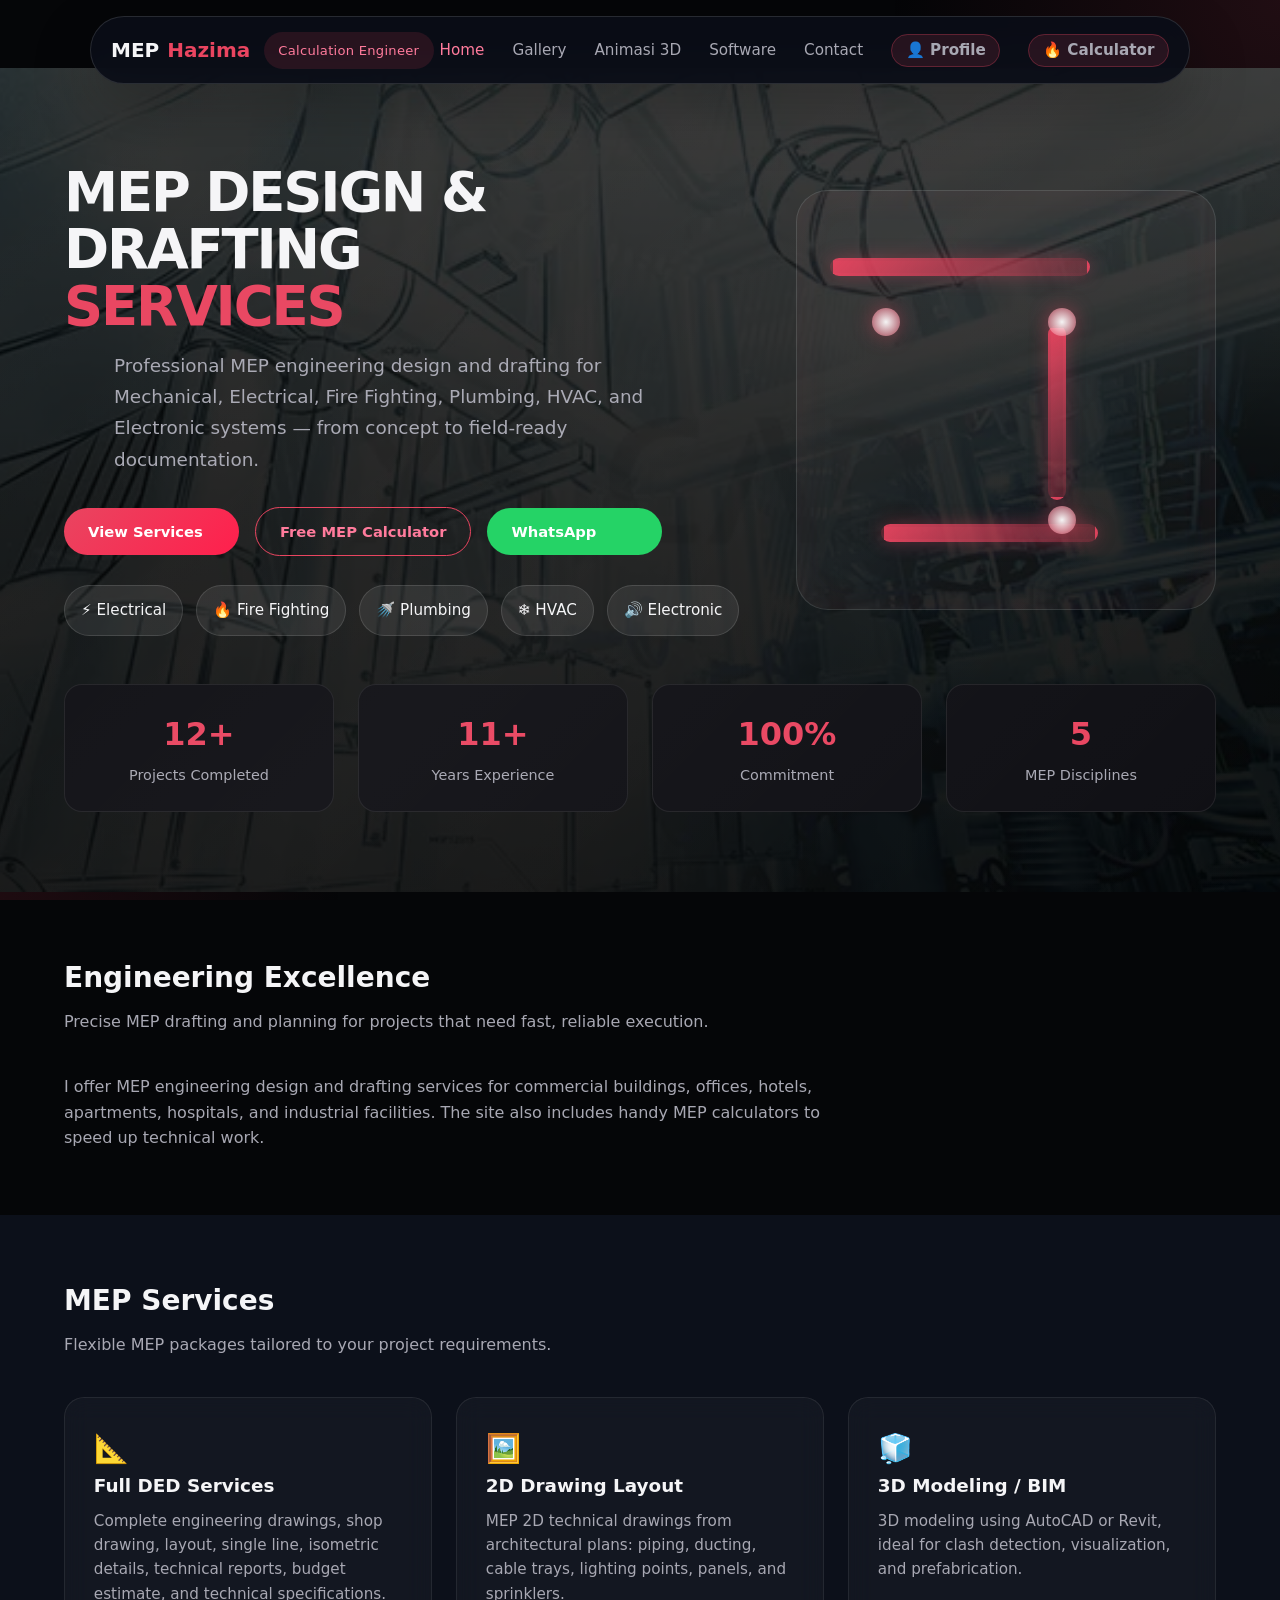
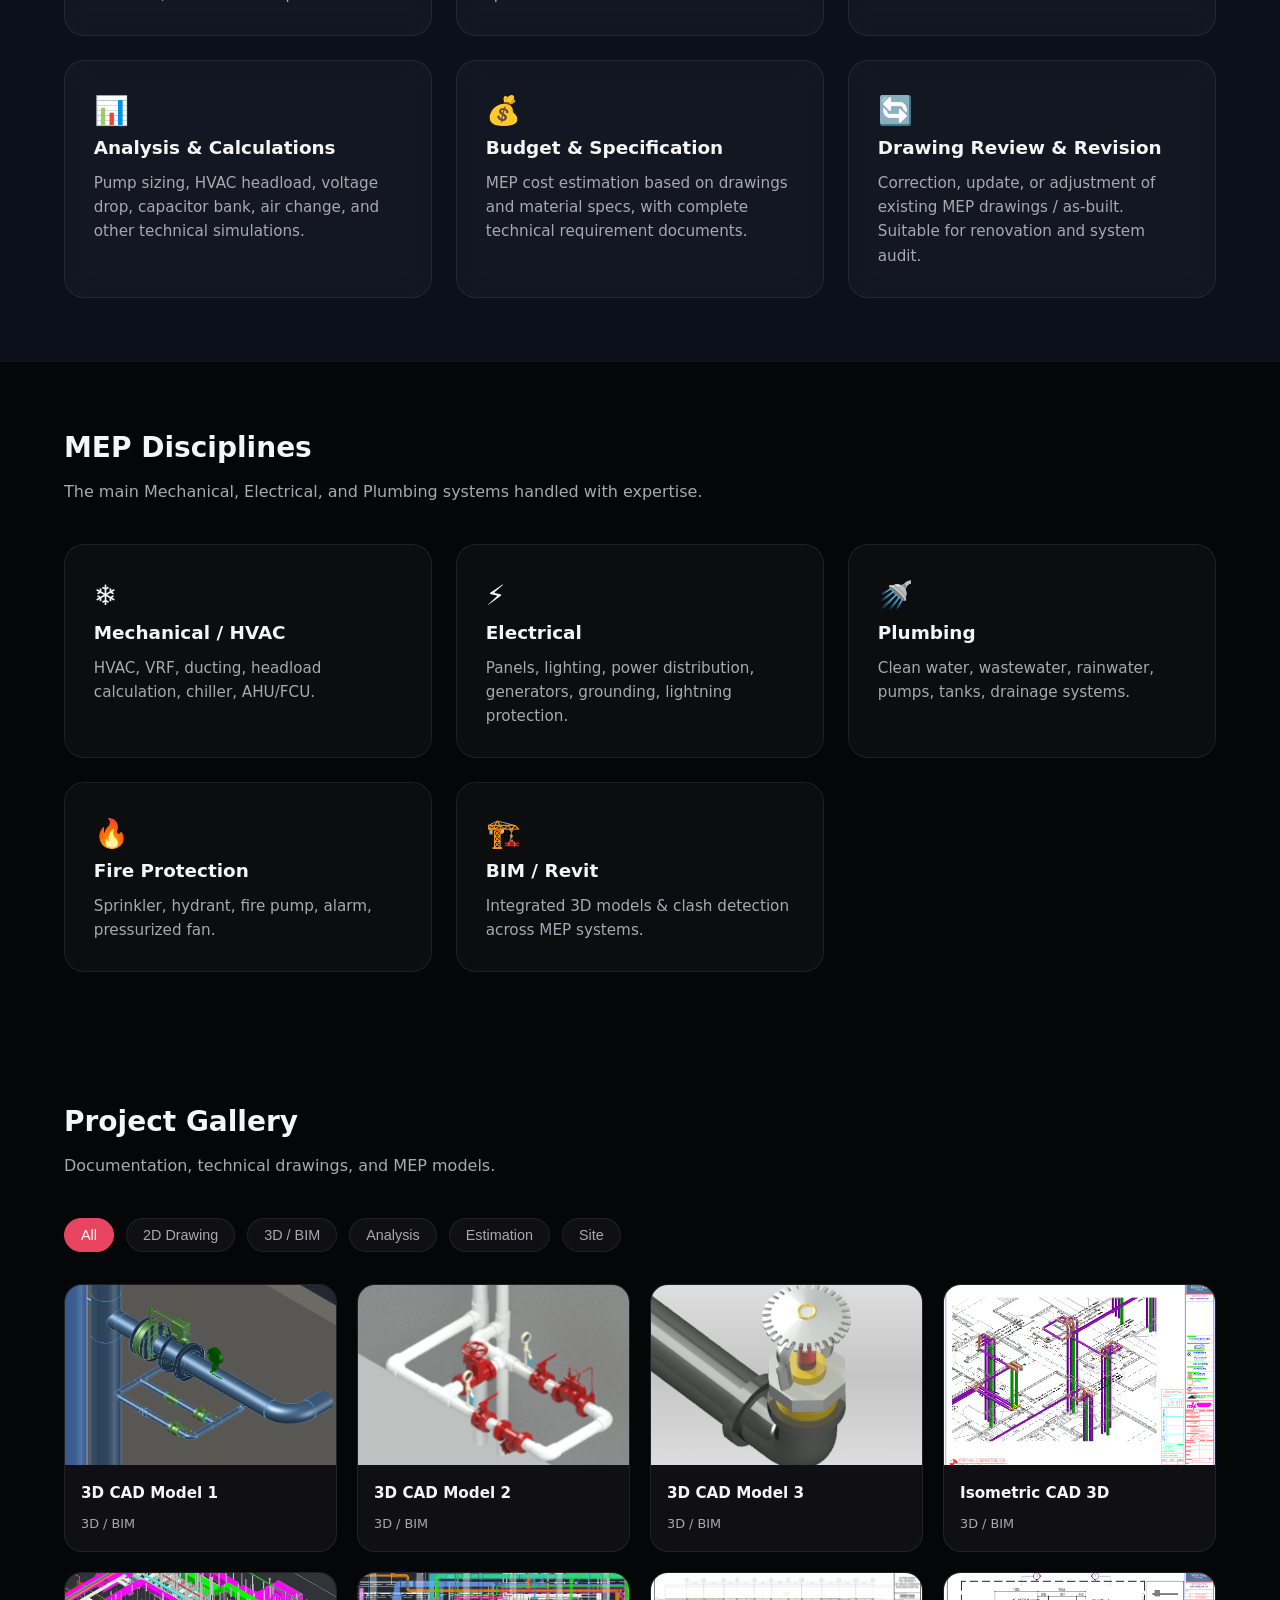
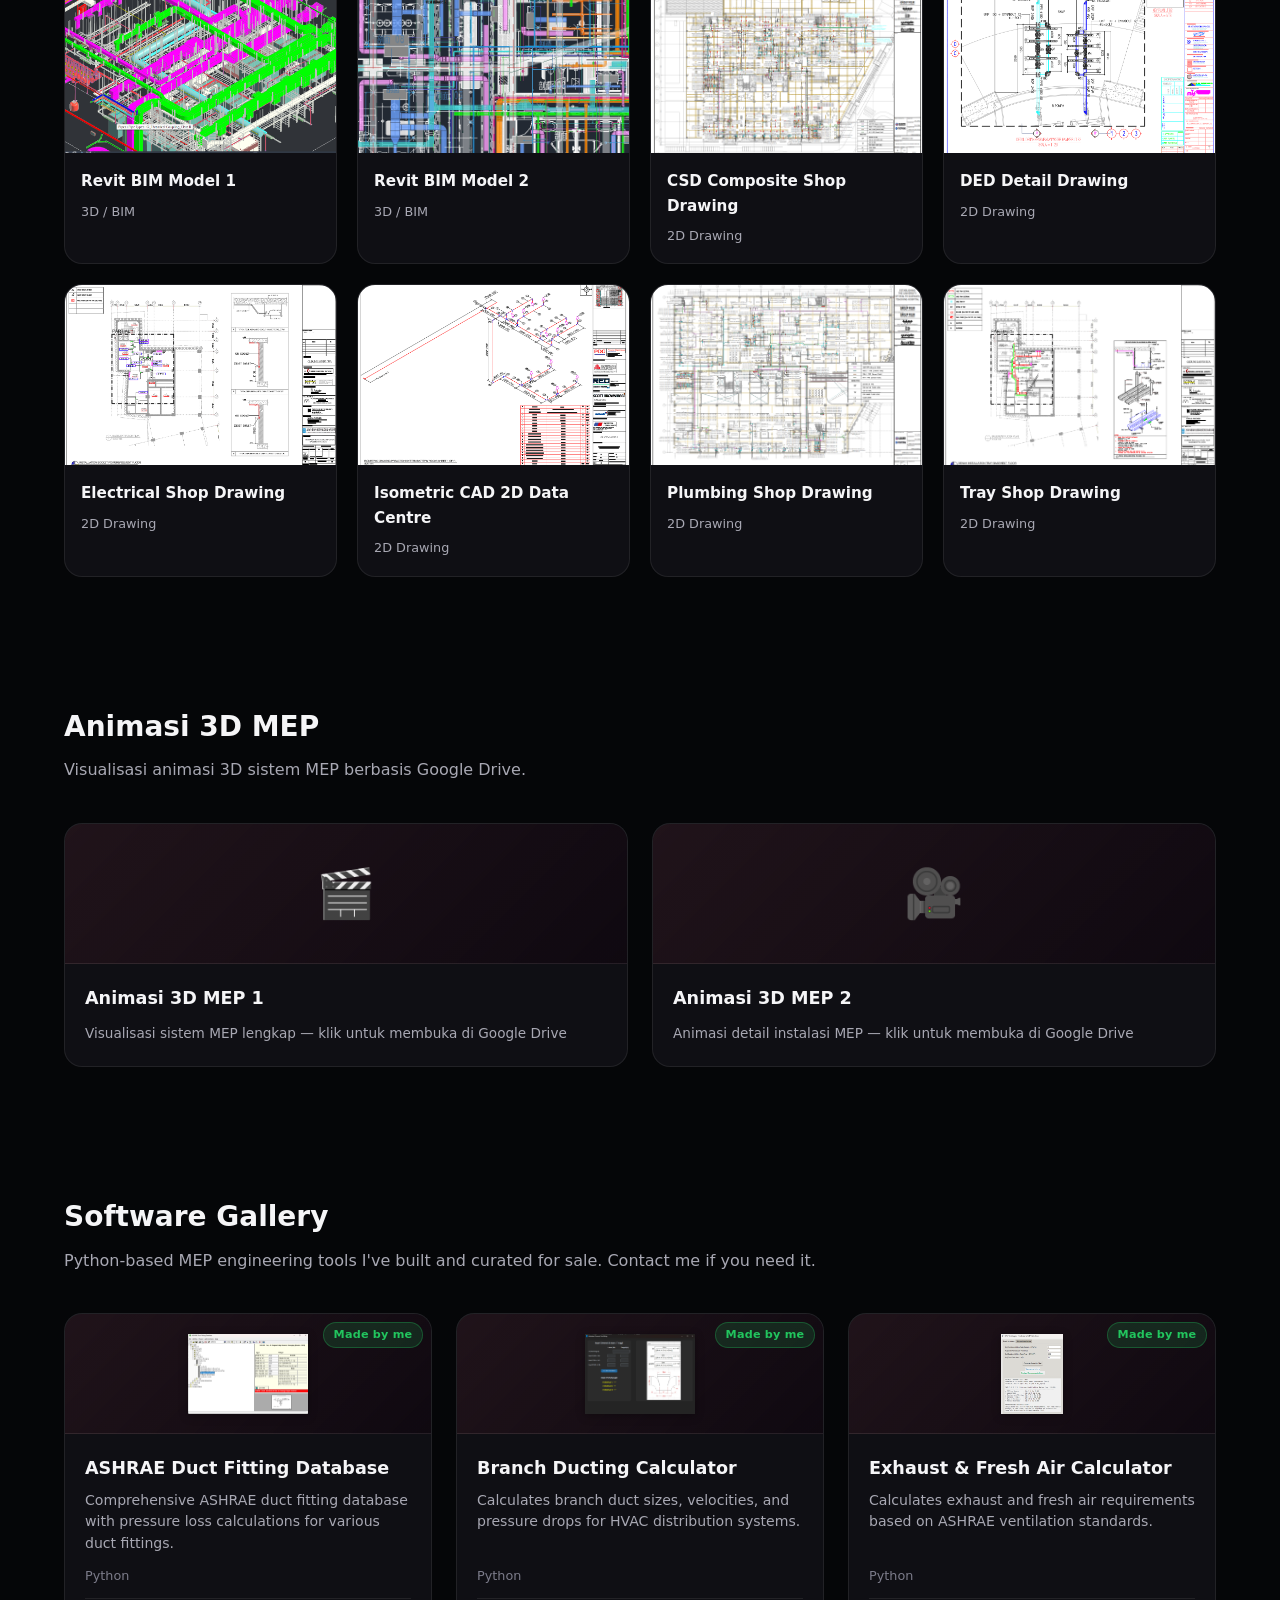
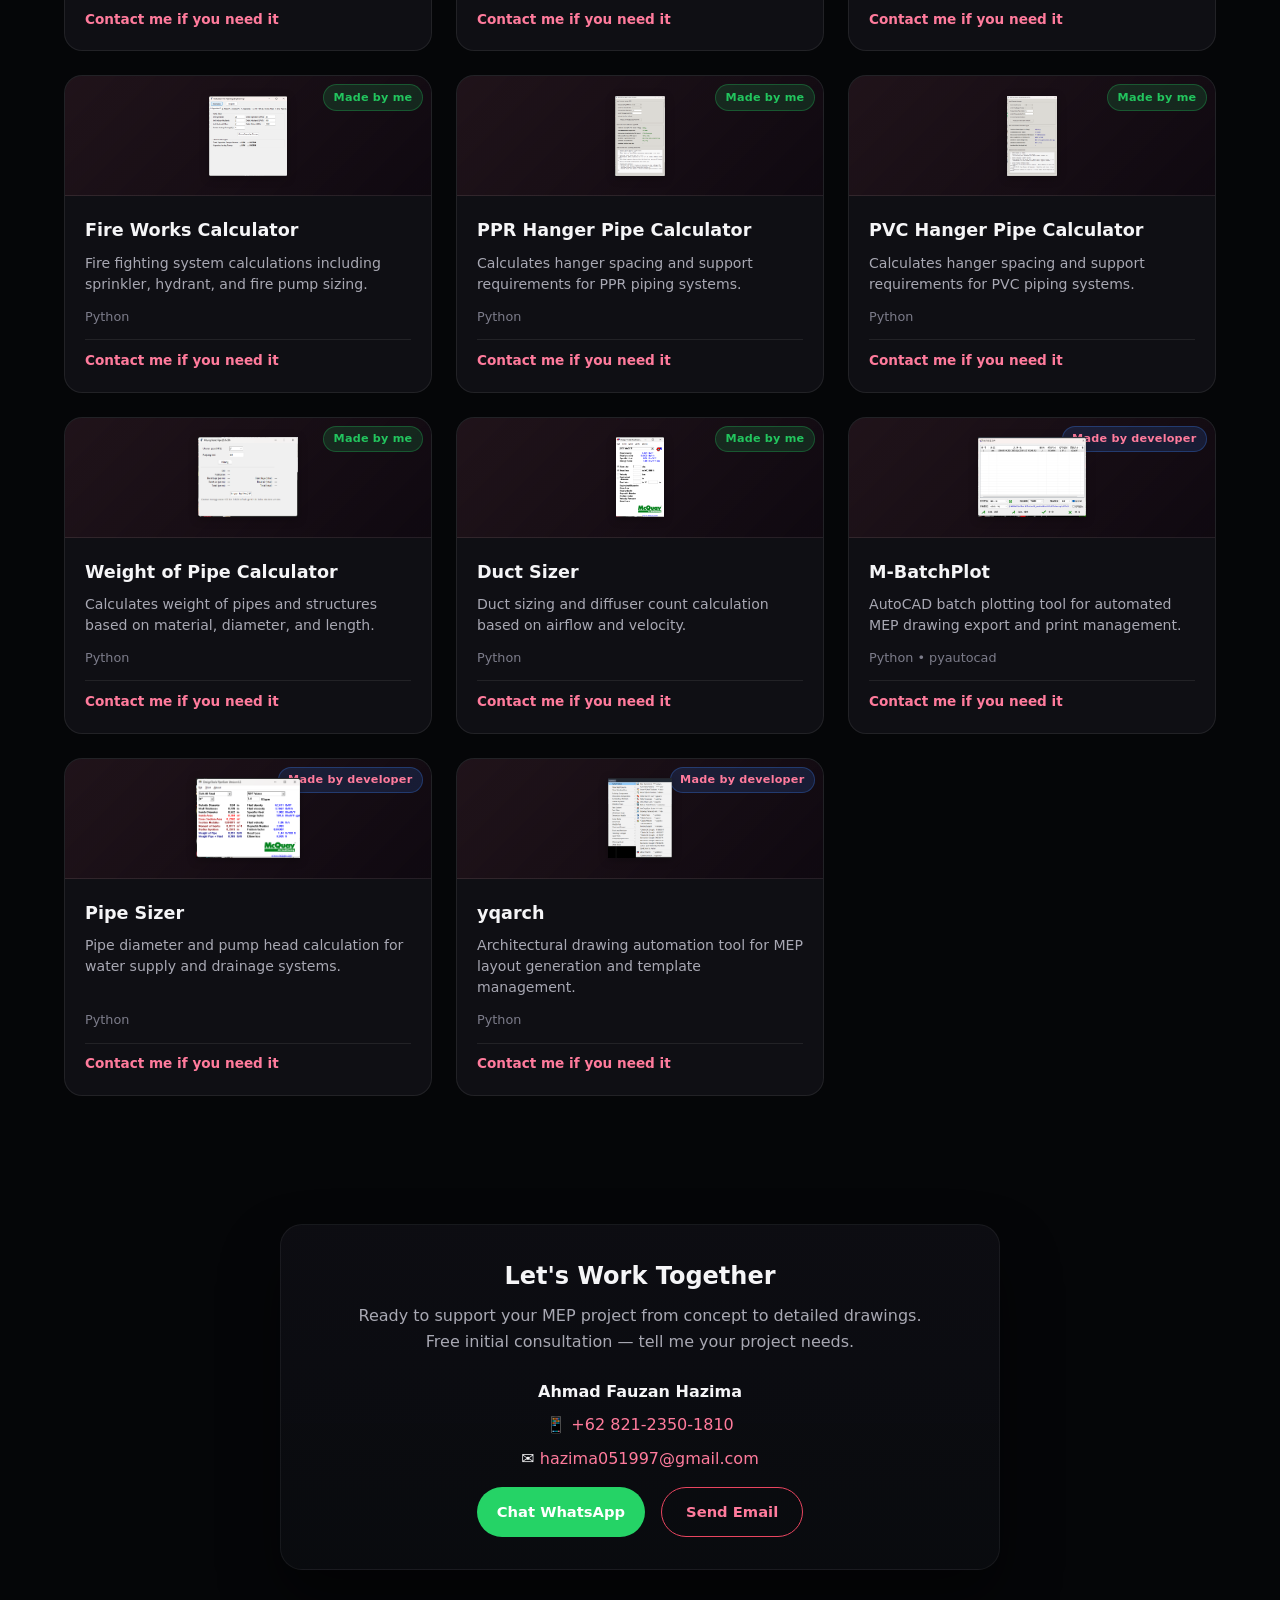
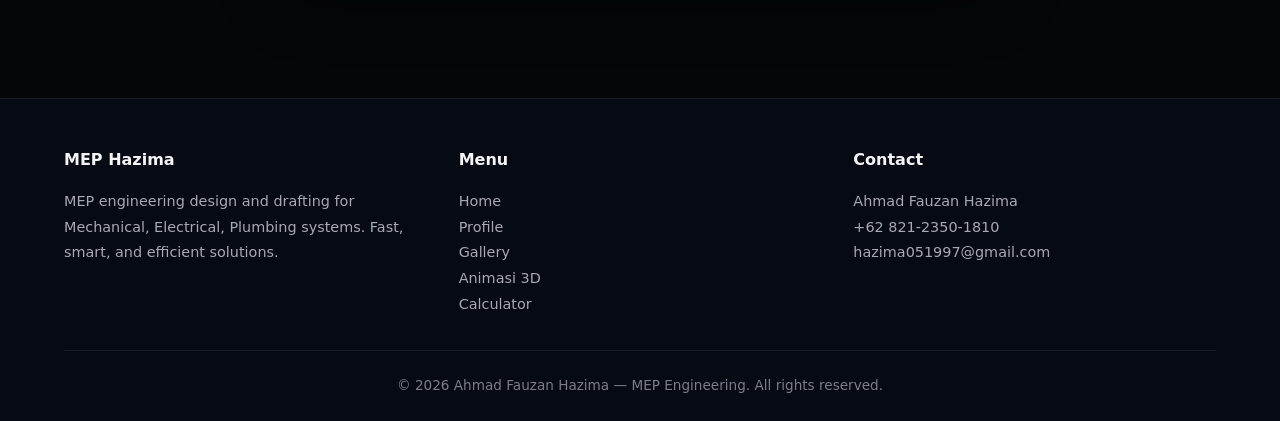
==== commit 57b88831: "Update index.html" ====
--- a/index.html
+++ b/index.html
@@ -8,6 +8,15 @@
   <meta name="description" content="MEP engineering design, drafting, and technical calculation tools for Mechanical, Electrical, and Plumbing projects.">
   <link rel="stylesheet" href="css/style.css">
 </head>
+  <!-- Google tag (gtag.js) -->
+<script async src="https://www.googletagmanager.com/gtag/js?id=G-D0GNT5E5FN"></script>
+<script>
+  window.dataLayer = window.dataLayer || [];
+  function gtag(){dataLayer.push(arguments);}
+  gtag('js', new Date());
+
+  gtag('config', 'G-D0GNT5E5FN');
+</script>
 <body>
   <!-- NAVBAR -->
   <nav class="navbar">
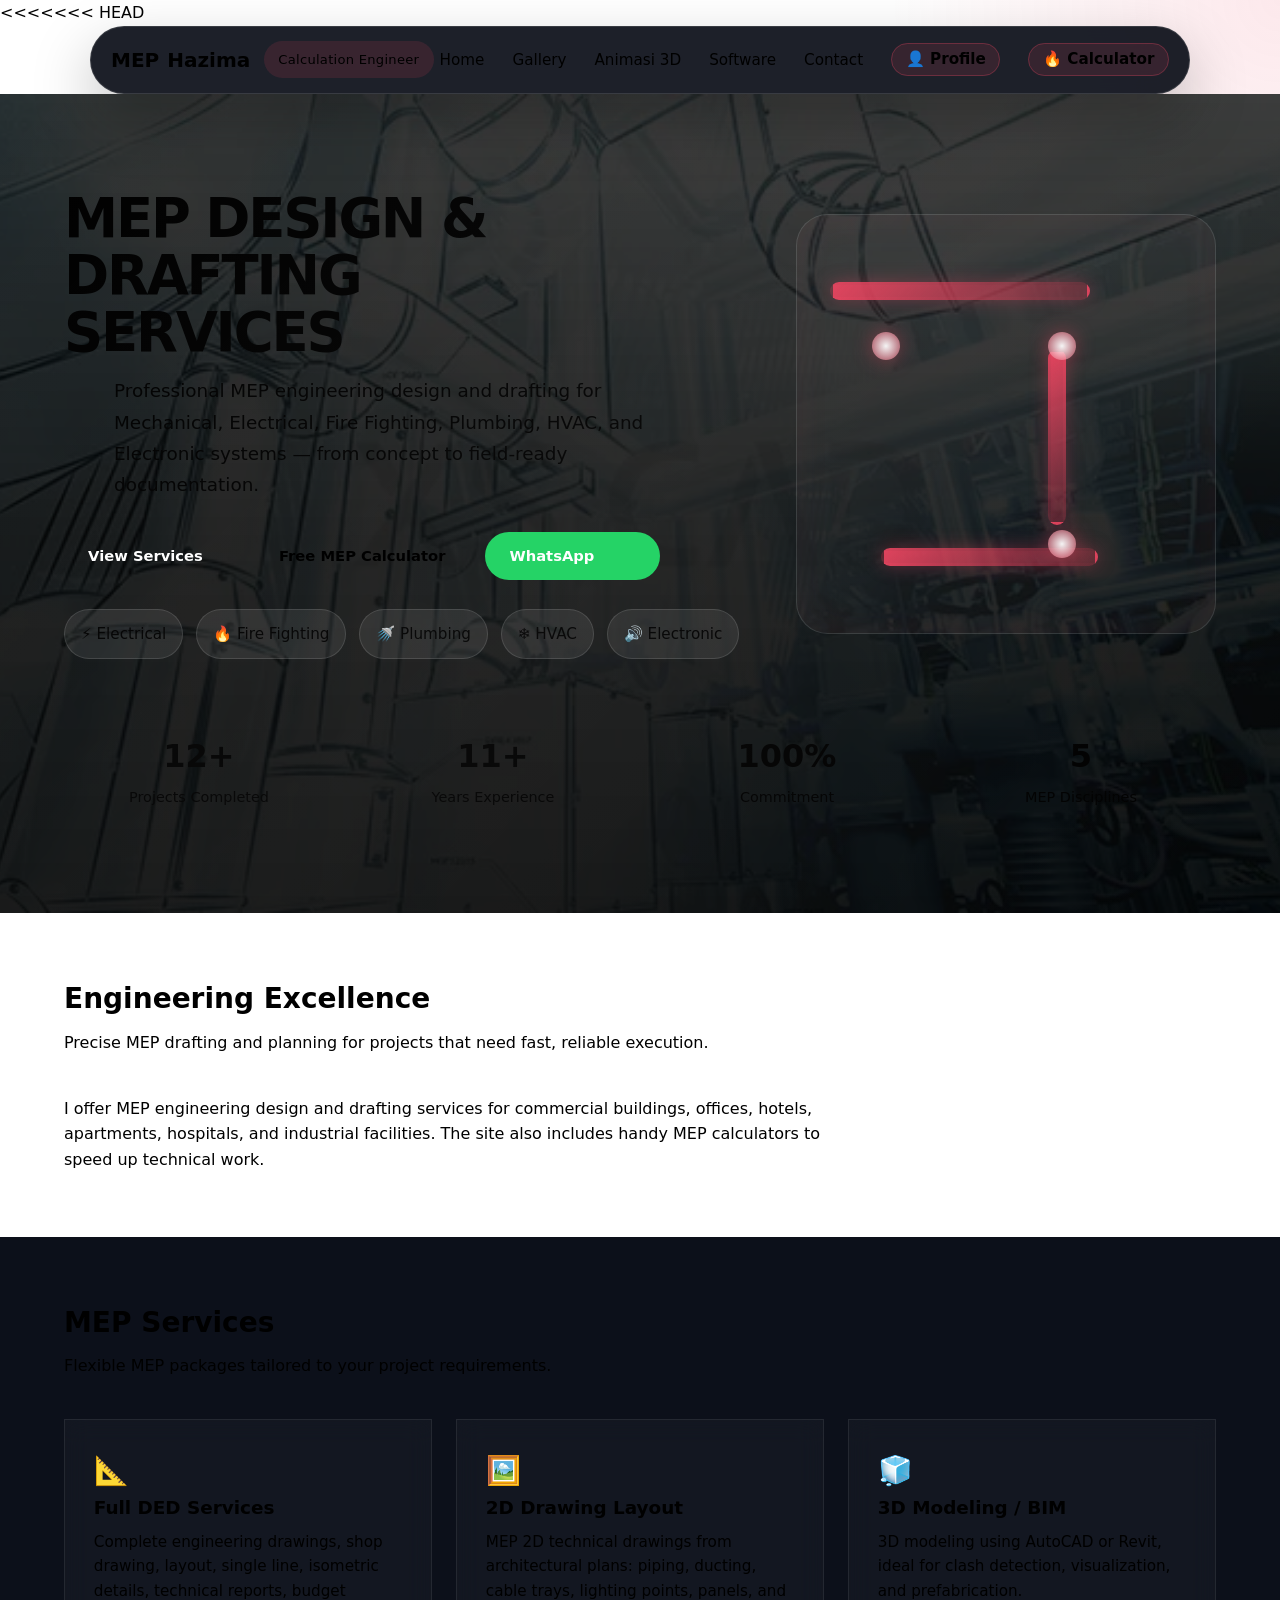
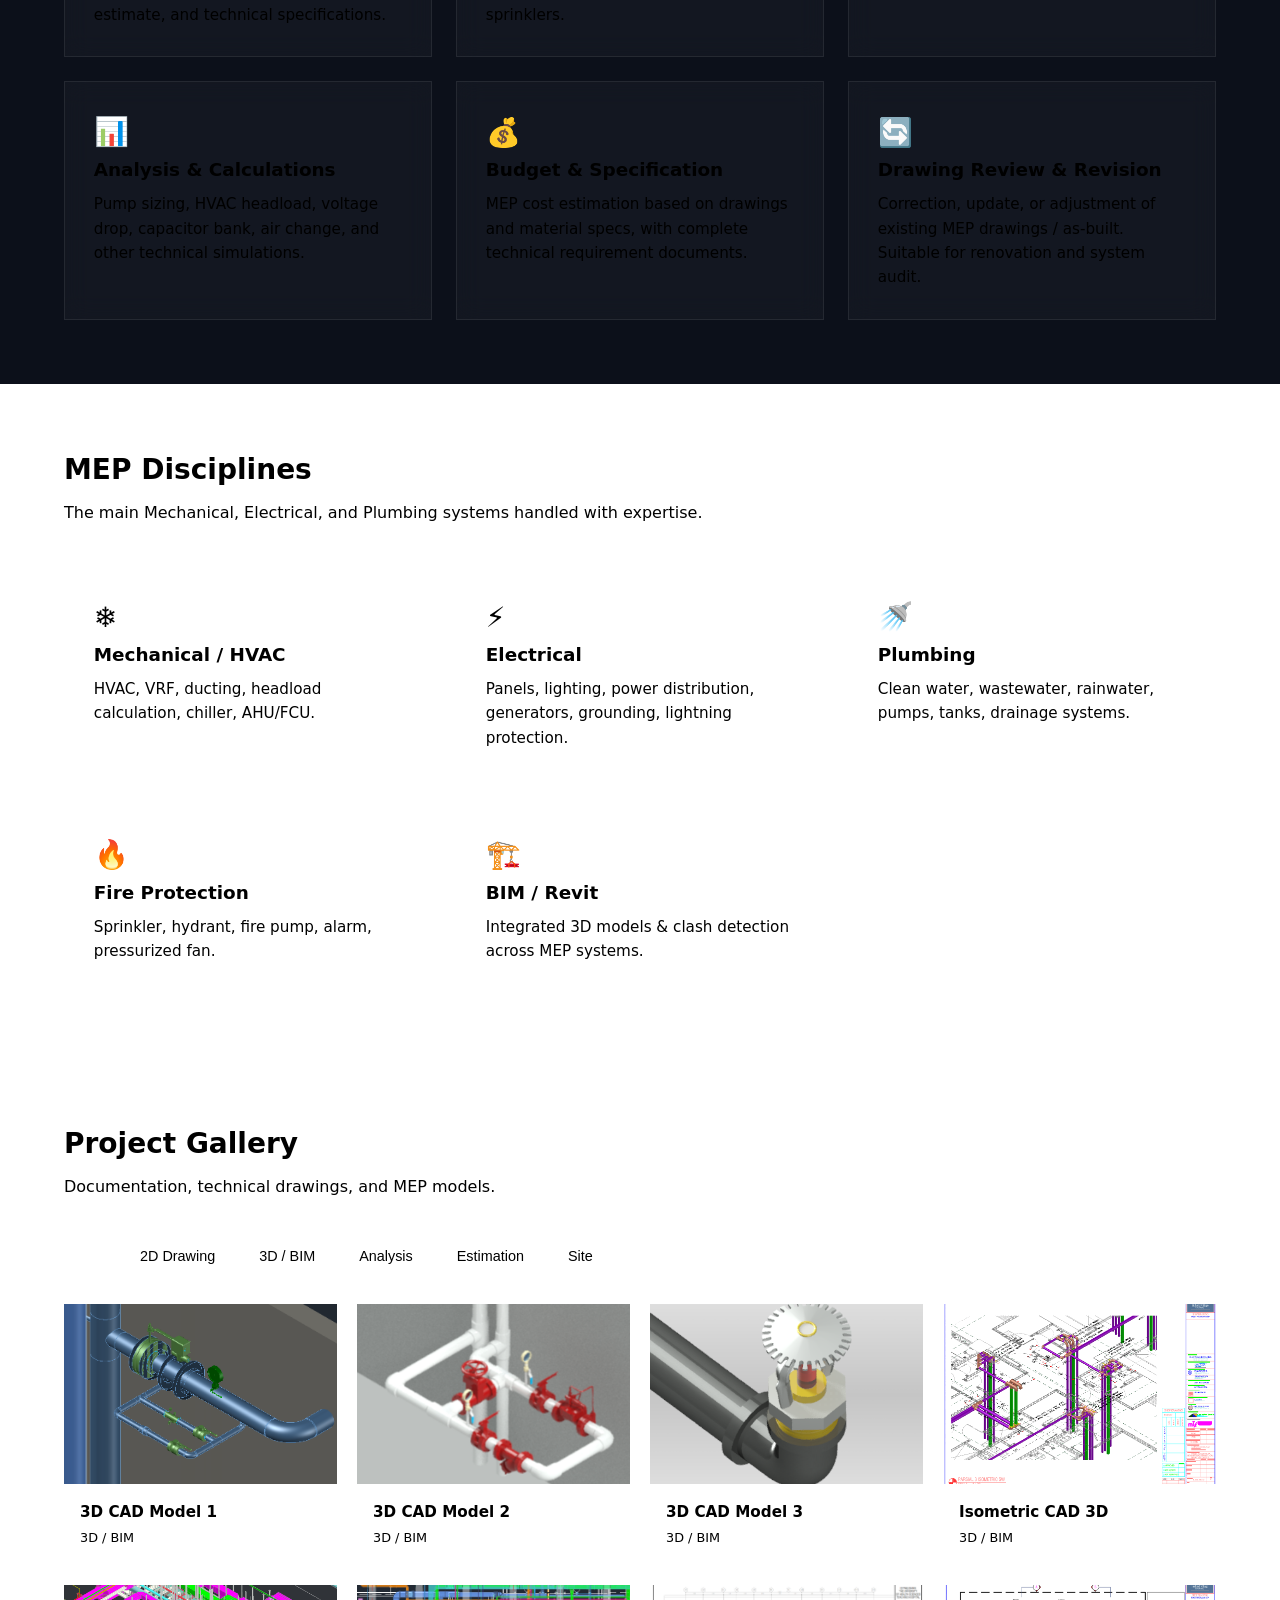
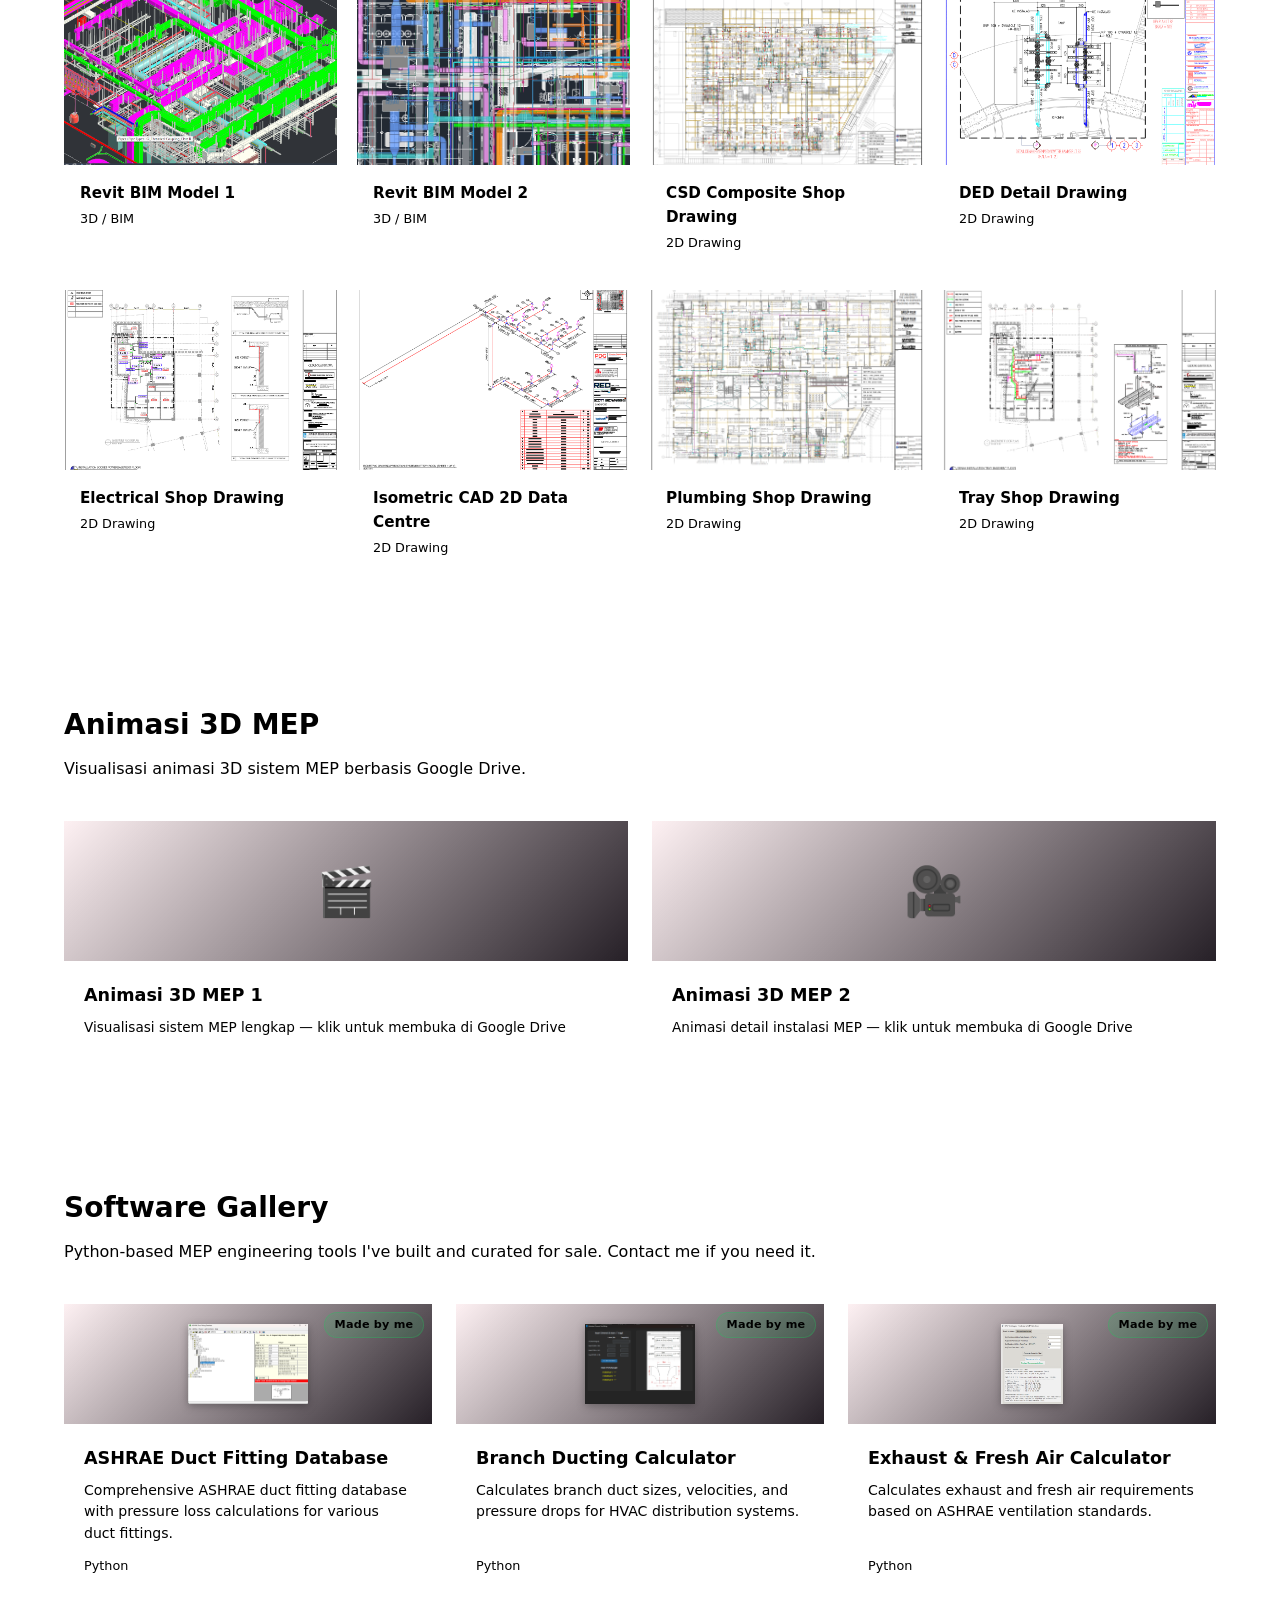
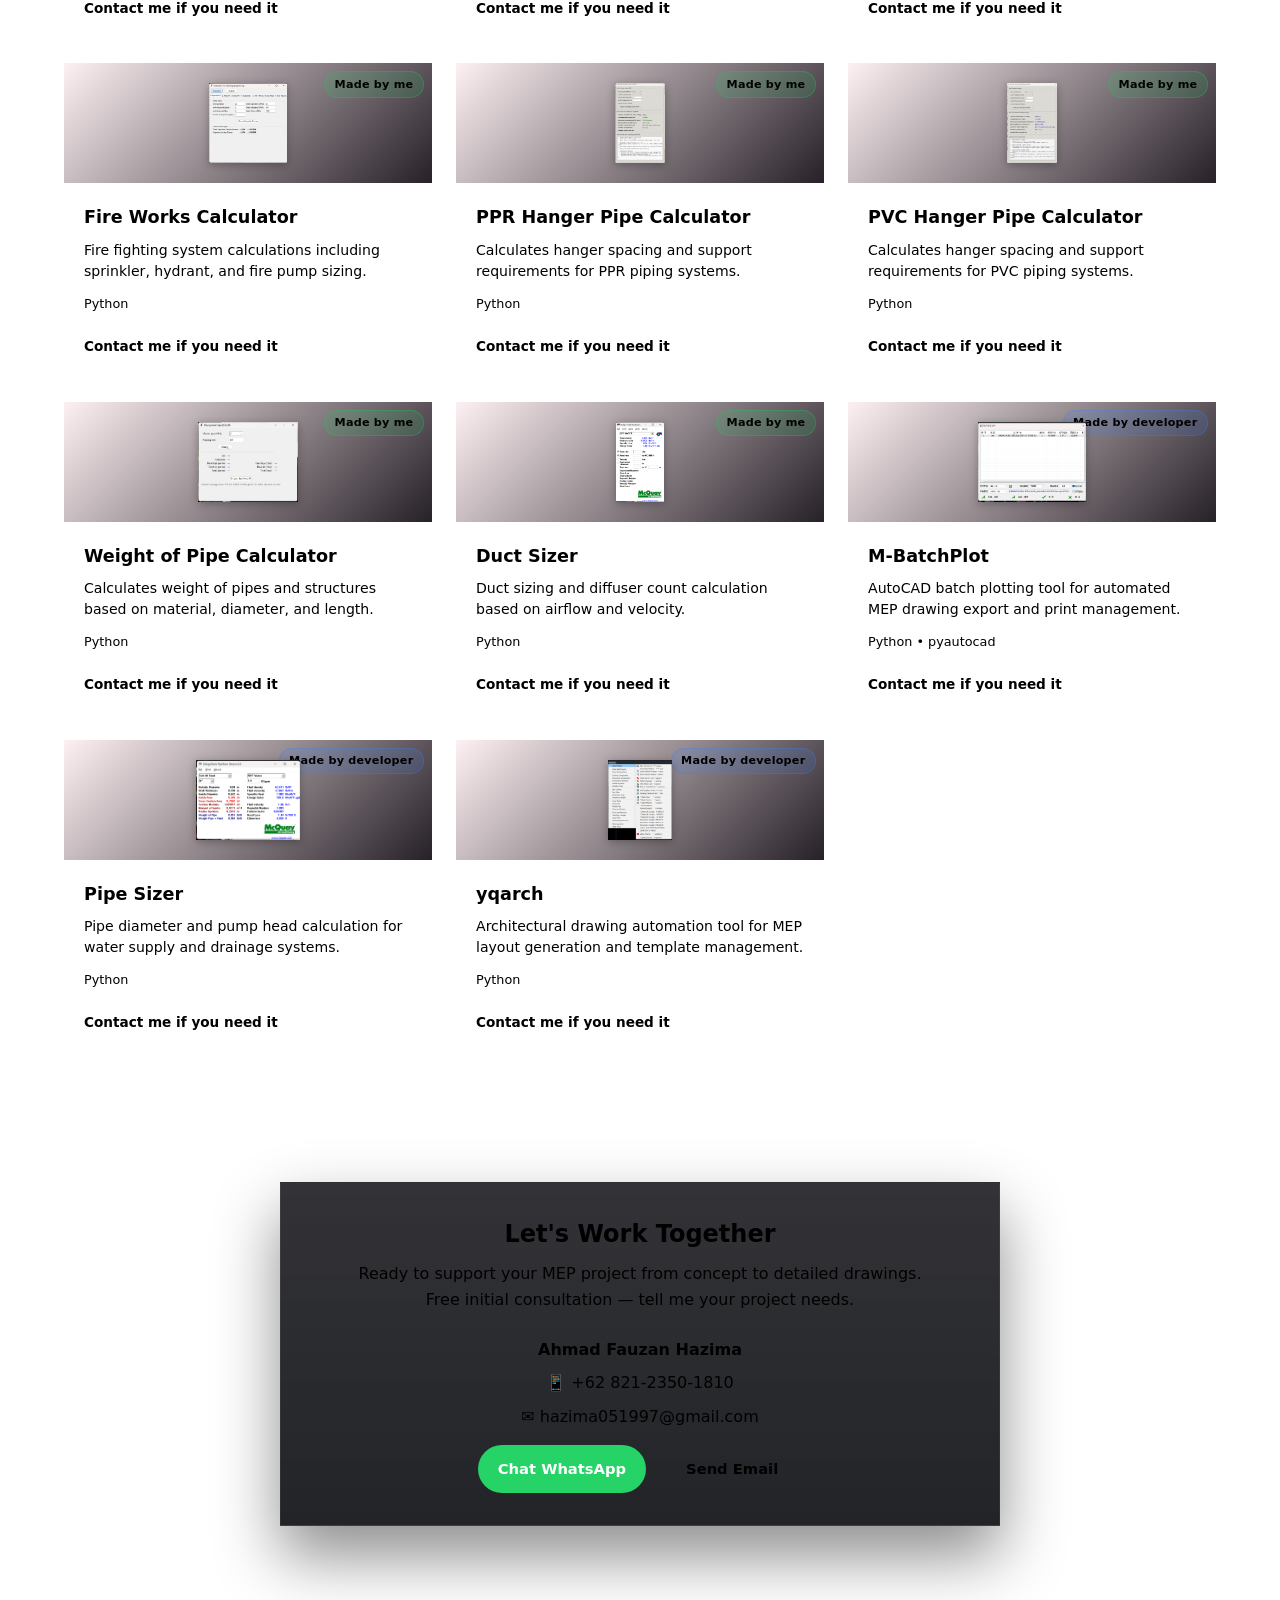
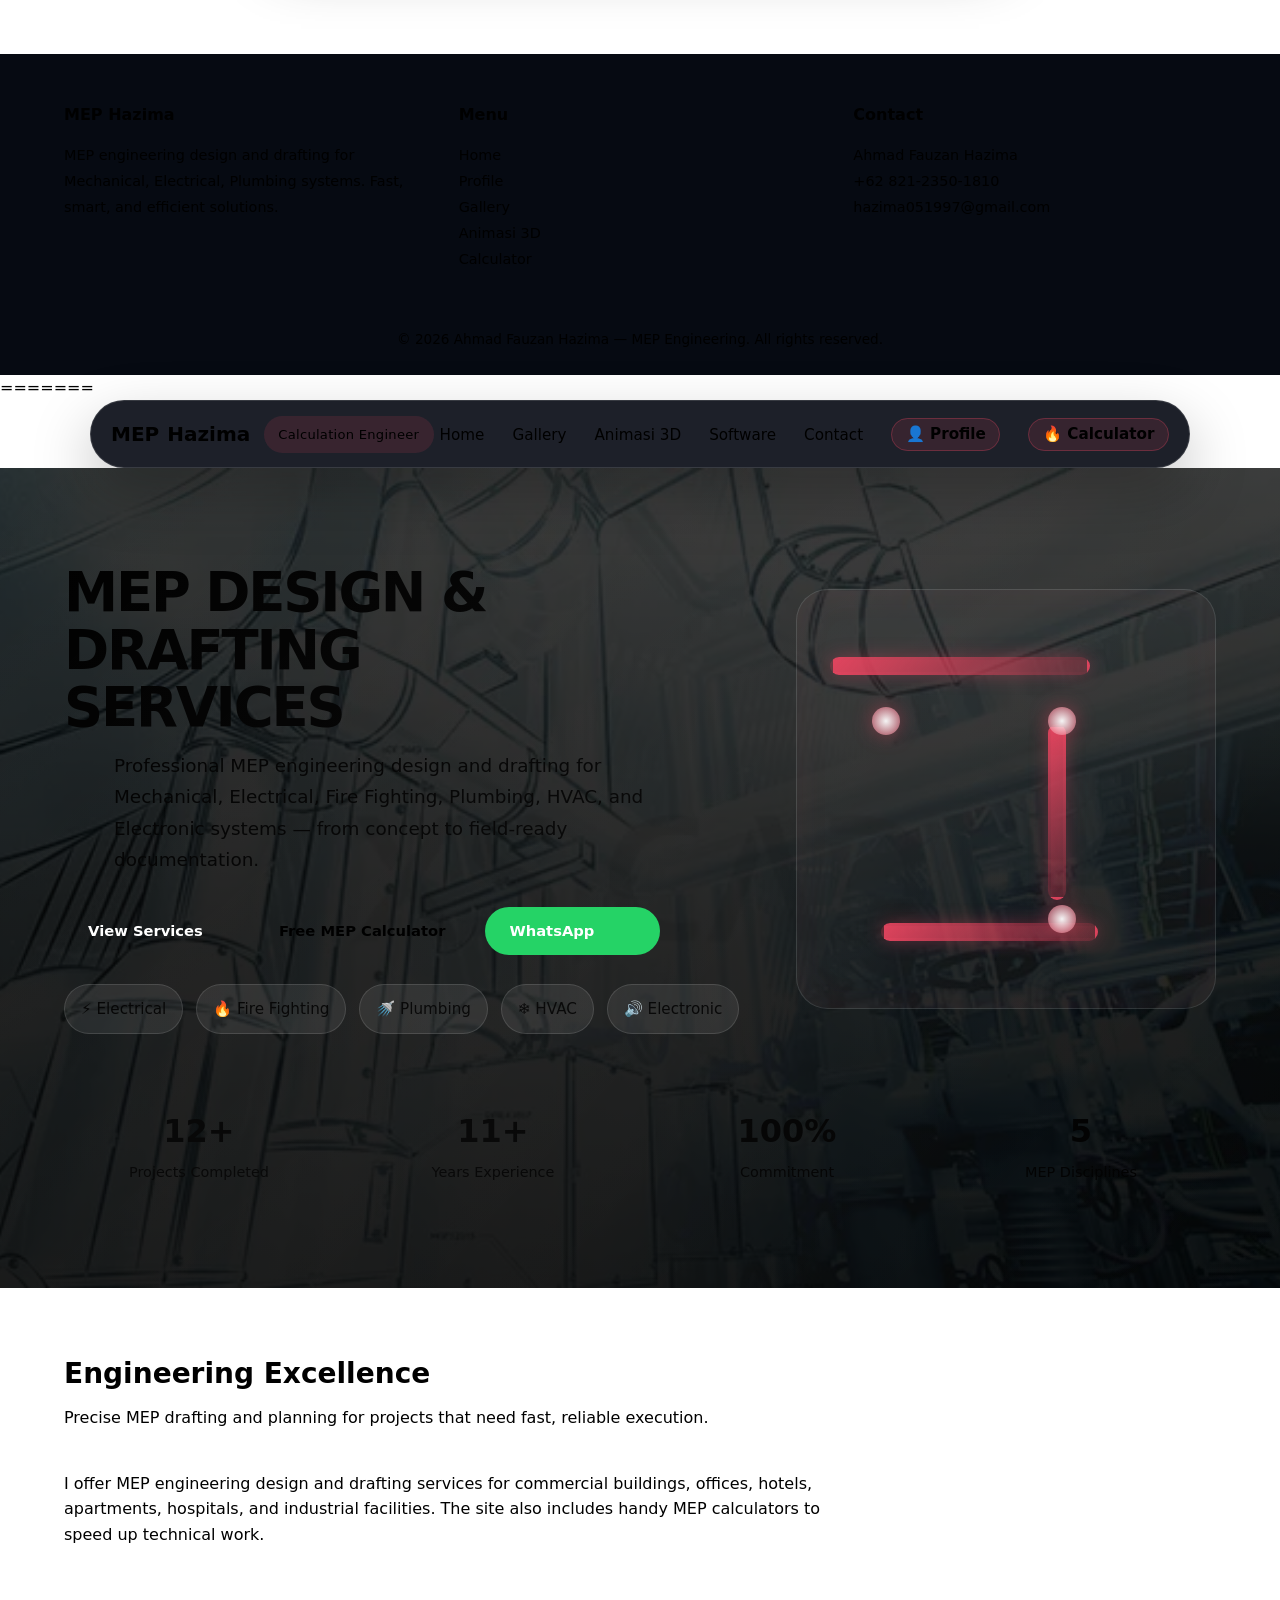
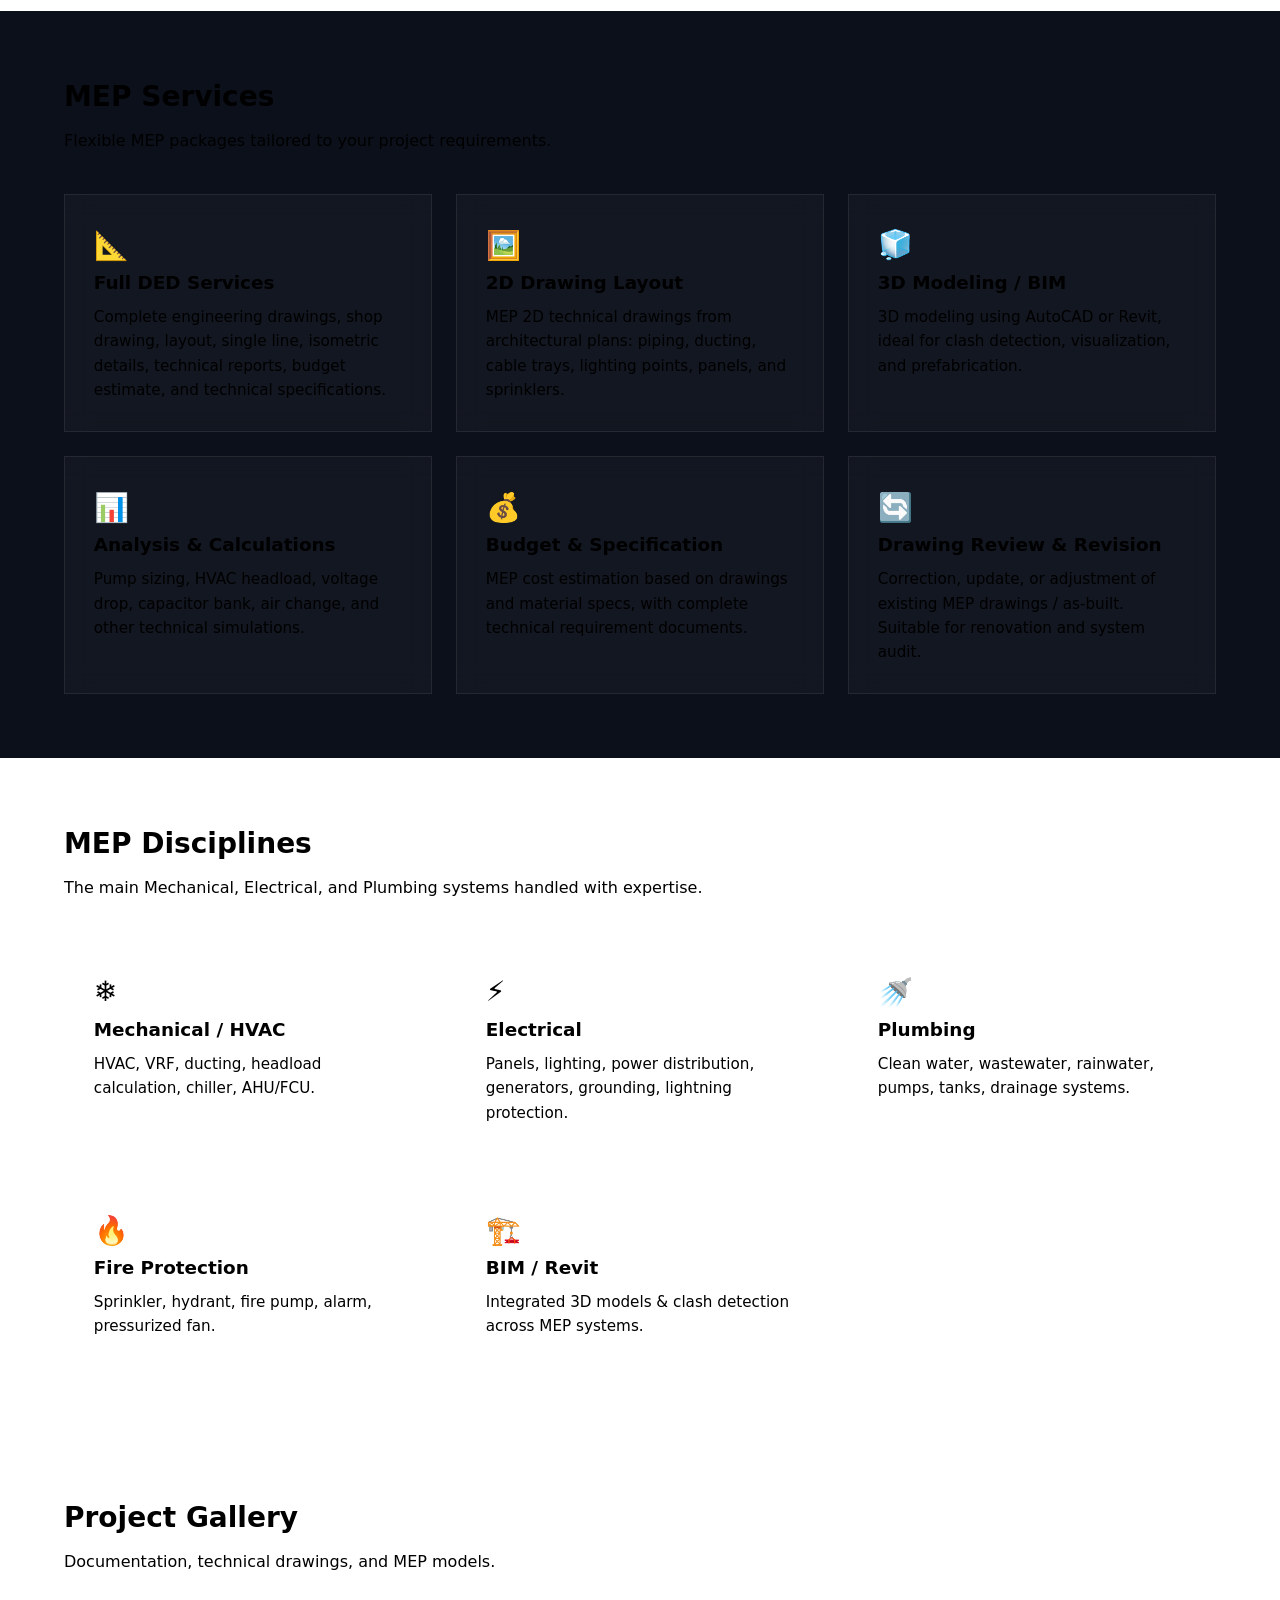
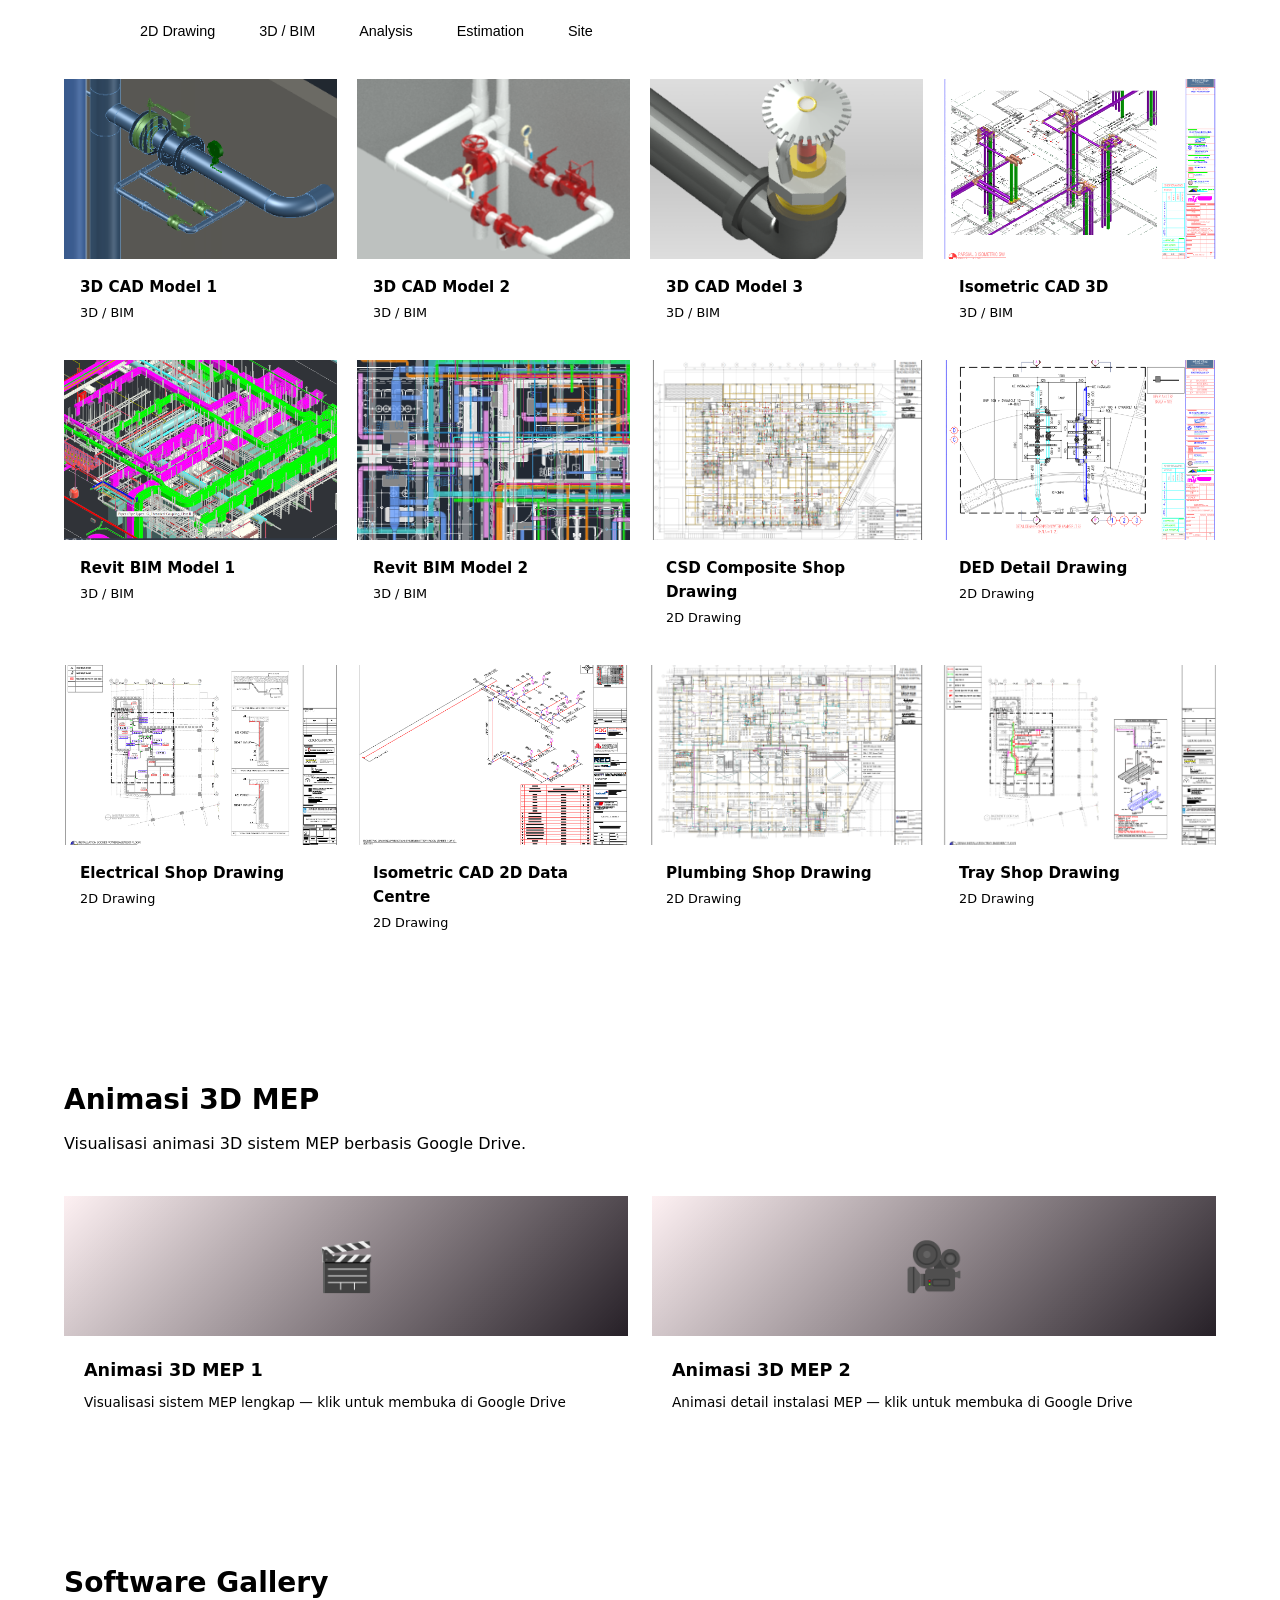
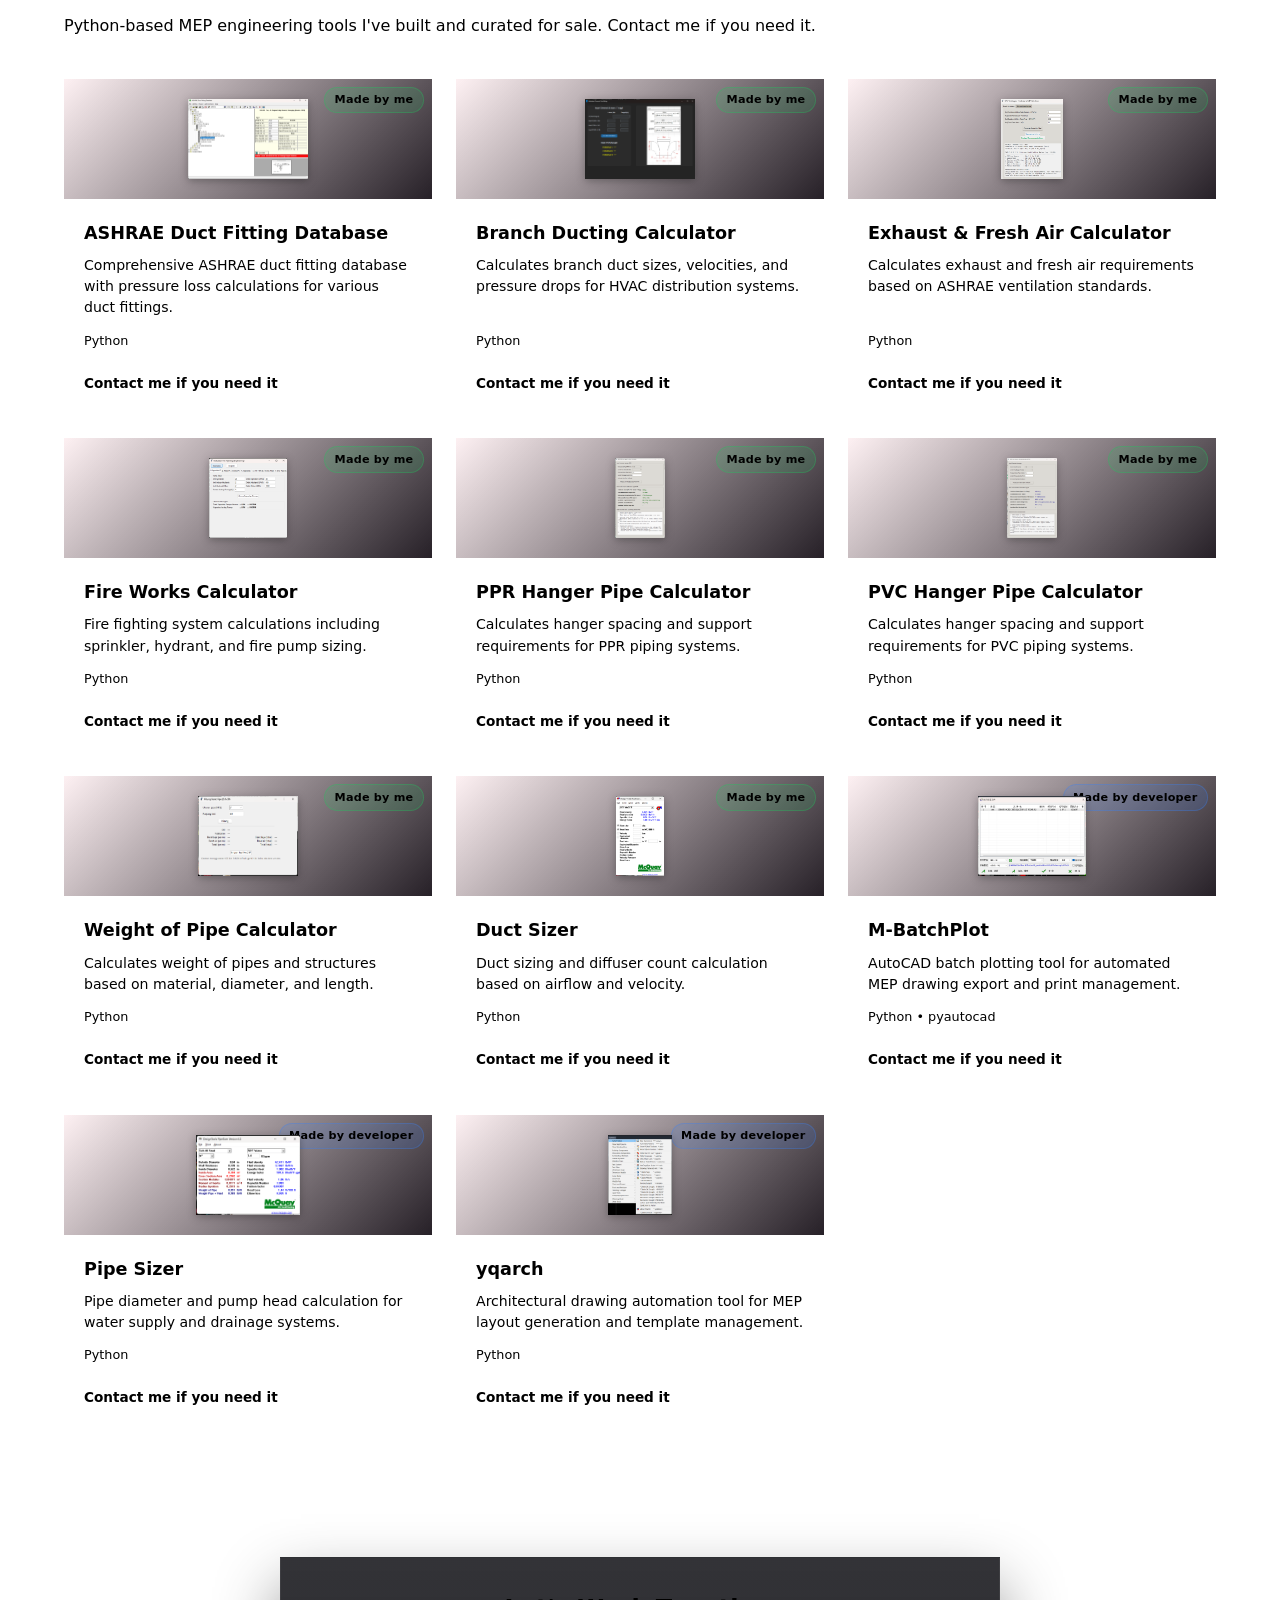
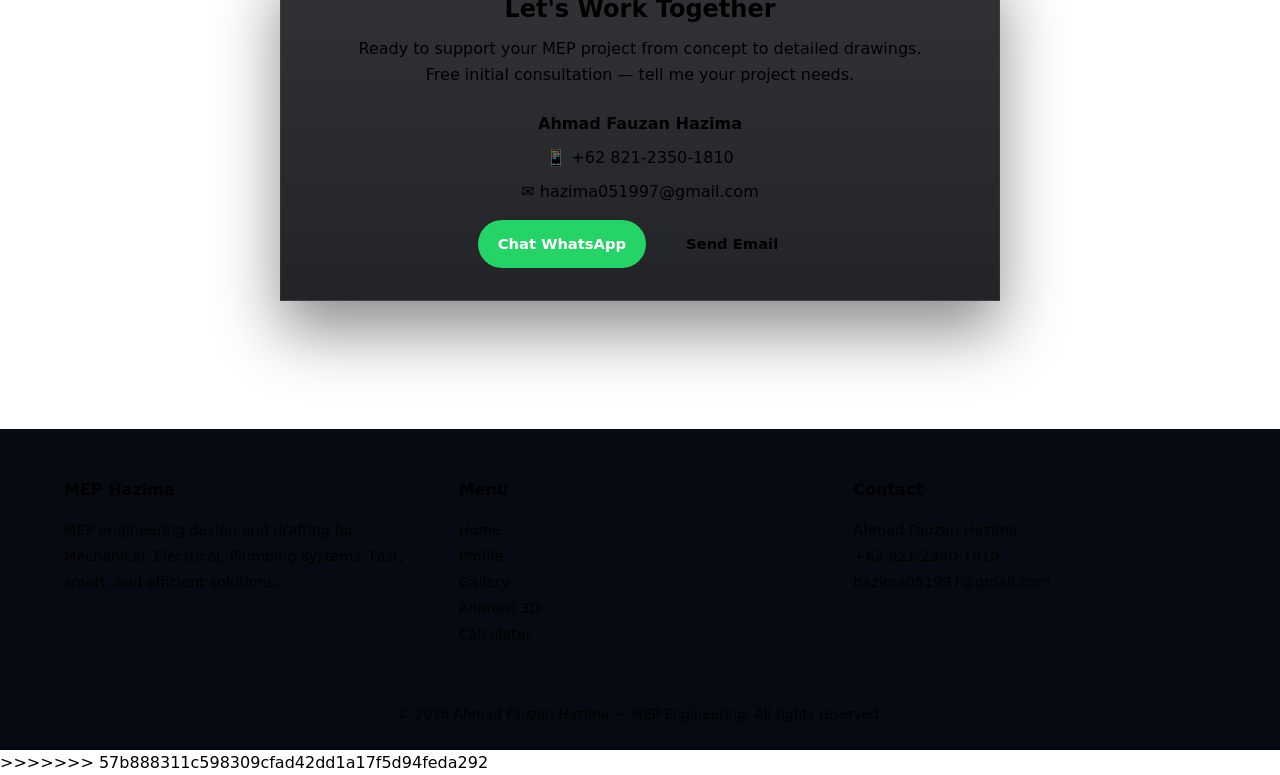
==== commit 56d2fe1f: "Fix merge conflicts and sync with remote" ====
--- a/index.html
+++ b/index.html
@@ -1,623 +1,1239 @@
-<!DOCTYPE html>
-<html lang="en">
-<head>
-  <meta name="google-site-verification" content="-bllngCq3PzgQmmMH0VqFhsk_JgbjGuADqjW__jcUgk" />
-  <meta charset="UTF-8">
-  <meta name="viewport" content="width=device-width, initial-scale=1.0">
-  <title>MEP Engineering — Ahmad Fauzan Hazima</title>
-  <meta name="description" content="MEP engineering design, drafting, and technical calculation tools for Mechanical, Electrical, and Plumbing projects.">
-  <link rel="stylesheet" href="css/style.css">
-</head>
-  <!-- Google tag (gtag.js) -->
-<script async src="https://www.googletagmanager.com/gtag/js?id=G-D0GNT5E5FN"></script>
-<script>
-  window.dataLayer = window.dataLayer || [];
-  function gtag(){dataLayer.push(arguments);}
-  gtag('js', new Date());
-
-  gtag('config', 'G-D0GNT5E5FN');
-</script>
-<body>
-  <!-- NAVBAR -->
-  <nav class="navbar">
-    <div class="nav-container">
-      <div class="nav-brand">
-        <a href="index.html" class="logo">
-          MEP <span>Hazima</span>
-        </a>
-        <span class="nav-badge">Calculation Engineer</span>
-      </div>
-      <ul class="nav-links" id="navLinks">
-        <li><a href="#home" class="active">Home</a></li>
-        <li><a href="#gallery">Gallery</a></li>
-        <li><a href="#animasi3d">Animasi 3D</a></li>
-        <li><a href="#software">Software</a></li>
-
-        <li><a href="#contact">Contact</a></li>
-        <li><a href="profile.html" class="nav-highlight">👤 Profile</a></li>
-        <li><a href="calculator.html" class="nav-highlight">🔥 Calculator</a></li>
-      </ul>
-      <button class="nav-toggle" id="navToggle" aria-label="Menu">☰</button>
-    </div>
-  </nav>
-
-    <!-- HERO -->
-  <section class="hero" id="home">
-    <div class="container">
-      <div class="hero-grid">
-        <div class="hero-copy">
-          <h1>MEP Design & Drafting<br><span>Services</span></h1>
-          <p>Professional MEP engineering design and drafting for Mechanical, Electrical, Fire Fighting, Plumbing, HVAC, and Electronic systems — from concept to field-ready documentation.</p>
-          <div class="hero-buttons">
-            <a href="#services" class="btn btn-primary">View Services</a>
-            <a href="calculator.html" class="btn btn-outline">Free MEP Calculator</a>
-            <a href="https://wa.me/6282123501810" target="_blank" class="btn btn-wa">WhatsApp</a>
-          </div>
-          <div class="hero-badges">
-            <span>⚡ Electrical</span>
-            <span>🔥 Fire Fighting</span>
-            <span>🚿 Plumbing</span>
-            <span>❄️ HVAC</span>
-            <span>🔊 Electronic</span>
-          </div>
-        </div>
-
-        <div class="hero-visual">
-          <div class="pipe-scene">
-            <div class="pipe-line pipe-line-1"></div>
-            <div class="pipe-line pipe-line-2"></div>
-            <div class="pipe-line pipe-line-3"></div>
-            <div class="pipe-joint pipe-joint-1"></div>
-            <div class="pipe-joint pipe-joint-2"></div>
-            <div class="pipe-joint pipe-joint-3"></div>
-            <div class="pulse pulse-1"></div>
-            <div class="pulse pulse-2"></div>
-            <div class="pulse pulse-3"></div>
-          </div>
-        </div>
-      </div>
-
-      <!-- Stats — edit numbers here -->
-      <div class="stats">
-        <div class="stat-card">
-          <div class="number">12+</div>
-          <div class="label">Projects Completed</div>
-        </div>
-        <div class="stat-card">
-          <div class="number">11+</div>
-          <div class="label">Years Experience</div>
-        </div>
-        <div class="stat-card">
-          <div class="number">100%</div>
-          <div class="label">Commitment</div>
-        </div>
-        <div class="stat-card">
-          <div class="number">5</div>
-          <div class="label">MEP Disciplines</div>
-        </div>
-      </div>
-    </div>
-  </section>
-
-  <!-- ========== ABOUT ========== -->
-  <section class="section">
-    <div class="container">
-      <h2 class="section-title">Engineering Excellence</h2>
-      <p class="section-subtitle">Precise MEP drafting and planning for projects that need fast, reliable execution.</p>
-      <p style="max-width: 800px; color: var(--text-muted);">
-        I offer MEP engineering design and drafting services for commercial buildings, offices, hotels, apartments, hospitals, and industrial facilities.
-        The site also includes handy MEP calculators to speed up technical work.
-      </p>
-    </div>
-  </section>
-
-  <!-- ========== SERVICES ========== -->
-  <section class="section" id="services" style="background: #0c101a;">
-    <div class="container">
-      <h2 class="section-title">MEP Services</h2>
-      <p class="section-subtitle">Flexible MEP packages tailored to your project requirements.</p>
-
-      <div class="services-grid">
-        <div class="service-card">
-          <div class="icon">📐</div>
-          <h3>Full DED Services</h3>
-          <p>Complete engineering drawings, shop drawing, layout, single line, isometric details, technical reports, budget estimate, and technical specifications.</p>
-        </div>
-
-        <div class="service-card">
-          <div class="icon">🖼️</div>
-          <h3>2D Drawing Layout</h3>
-          <p>MEP 2D technical drawings from architectural plans: piping, ducting, cable trays, lighting points, panels, and sprinklers.</p>
-        </div>
-
-        <div class="service-card">
-          <div class="icon">🧊</div>
-          <h3>3D Modeling / BIM</h3>
-          <p>3D modeling using AutoCAD or Revit, ideal for clash detection, visualization, and prefabrication.</p>
-        </div>
-
-        <div class="service-card">
-          <div class="icon">📊</div>
-          <h3>Analysis & Calculations</h3>
-          <p>Pump sizing, HVAC headload, voltage drop, capacitor bank, air change, and other technical simulations.</p>
-        </div>
-
-        <div class="service-card">
-          <div class="icon">💰</div>
-          <h3>Budget & Specification</h3>
-          <p>MEP cost estimation based on drawings and material specs, with complete technical requirement documents.</p>
-        </div>
-
-        <div class="service-card">
-          <div class="icon">🔄</div>
-          <h3>Drawing Review & Revision</h3>
-          <p>Correction, update, or adjustment of existing MEP drawings / as-built. Suitable for renovation and system audit.</p>
-        </div>
-      </div>
-    </div>
-  </section>
-
-  <!-- ========== DISCIPLINES ========== -->
-  <section class="section">
-    <div class="container">
-      <h2 class="section-title">MEP Disciplines</h2>
-      <p class="section-subtitle">The main Mechanical, Electrical, and Plumbing systems handled with expertise.</p>
-
-      <div class="services-grid">
-        <div class="service-card">
-          <div class="icon">❄️</div>
-          <h3>Mechanical / HVAC</h3>
-          <p>HVAC, VRF, ducting, headload calculation, chiller, AHU/FCU.</p>
-        </div>
-        <div class="service-card">
-          <div class="icon">⚡</div>
-          <h3>Electrical</h3>
-          <p>Panels, lighting, power distribution, generators, grounding, lightning protection.</p>
-        </div>
-        <div class="service-card">
-          <div class="icon">🚿</div>
-          <h3>Plumbing</h3>
-          <p>Clean water, wastewater, rainwater, pumps, tanks, drainage systems.</p>
-        </div>
-        <div class="service-card">
-          <div class="icon">🔥</div>
-          <h3>Fire Protection</h3>
-          <p>Sprinkler, hydrant, fire pump, alarm, pressurized fan.</p>
-        </div>
-        <div class="service-card">
-          <div class="icon">🏗️</div>
-          <h3>BIM / Revit</h3>
-          <p>Integrated 3D models & clash detection across MEP systems.</p>
-        </div>
-      </div>
-    </div>
-  </section>
-
-  <!-- ========== GALLERY ========== -->
-  <section class="section" id="gallery">
-    <div class="container">
-      <h2 class="section-title">Project Gallery</h2>
-      <p class="section-subtitle">Documentation, technical drawings, and MEP models.</p>
-
-      <div class="gallery-filters">
-        <button class="filter-btn active" data-filter="all">All</button>
-        <button class="filter-btn" data-filter="2d">2D Drawing</button>
-        <button class="filter-btn" data-filter="3d">3D / BIM</button>
-        <button class="filter-btn" data-filter="analysis">Analysis</button>
-        <button class="filter-btn" data-filter="estimation">Estimation</button>
-        <button class="filter-btn" data-filter="site">Site</button>
-      </div>
-
-      <div class="gallery-grid" id="galleryGrid">
-        <!-- 3D / BIM -->
-        <div class="gallery-item" data-category="3d" data-full="images/Project Gallery/3D CAD 1.png">
-          <div class="thumb"><img src="images/Project Gallery/3D CAD 1.png" alt="3D CAD 1"></div>
-          <div class="info">
-            <h4>3D CAD Model 1</h4>
-            <span>3D / BIM</span>
-          </div>
-        </div>
-        <div class="gallery-item" data-category="3d" data-full="images/Project Gallery/3D CAD 2.png">
-          <div class="thumb"><img src="images/Project Gallery/3D CAD 2.png" alt="3D CAD 2"></div>
-          <div class="info">
-            <h4>3D CAD Model 2</h4>
-            <span>3D / BIM</span>
-          </div>
-        </div>
-        <div class="gallery-item" data-category="3d" data-full="images/Project Gallery/3D CAD 3.png">
-          <div class="thumb"><img src="images/Project Gallery/3D CAD 3.png" alt="3D CAD 3"></div>
-          <div class="info">
-            <h4>3D CAD Model 3</h4>
-            <span>3D / BIM</span>
-          </div>
-        </div>
-        <div class="gallery-item" data-category="3d" data-full="images/Project Gallery/ISOMETRIC CAD 3D.png">
-          <div class="thumb"><img src="images/Project Gallery/ISOMETRIC CAD 3D.png" alt="Isometric CAD 3D"></div>
-          <div class="info">
-            <h4>Isometric CAD 3D</h4>
-            <span>3D / BIM</span>
-          </div>
-        </div>
-        <div class="gallery-item" data-category="3d" data-full="images/Project Gallery/MODEL REVIT BIM 1.png">
-          <div class="thumb"><img src="images/Project Gallery/MODEL REVIT BIM 1.png" alt="Revit BIM 1"></div>
-          <div class="info">
-            <h4>Revit BIM Model 1</h4>
-            <span>3D / BIM</span>
-          </div>
-        </div>
-        <div class="gallery-item" data-category="3d" data-full="images/Project Gallery/MODEL REVIT BIM 2.png">
-          <div class="thumb"><img src="images/Project Gallery/MODEL REVIT BIM 2.png" alt="Revit BIM 2"></div>
-          <div class="info">
-            <h4>Revit BIM Model 2</h4>
-            <span>3D / BIM</span>
-          </div>
-        </div>
-        <!-- 2D Drawing -->
-        <div class="gallery-item" data-category="2d" data-full="images/Project Gallery/CSD COMPOSITE SHOP DRAWING.png">
-          <div class="thumb"><img src="images/Project Gallery/CSD COMPOSITE SHOP DRAWING.png" alt="CSD Composite Shop Drawing"></div>
-          <div class="info">
-            <h4>CSD Composite Shop Drawing</h4>
-            <span>2D Drawing</span>
-          </div>
-        </div>
-        <div class="gallery-item" data-category="2d" data-full="images/Project Gallery/DED DETAIL DRAWING.png">
-          <div class="thumb"><img src="images/Project Gallery/DED DETAIL DRAWING.png" alt="DED Detail Drawing"></div>
-          <div class="info">
-            <h4>DED Detail Drawing</h4>
-            <span>2D Drawing</span>
-          </div>
-        </div>
-        <div class="gallery-item" data-category="2d" data-full="images/Project Gallery/ELECTRICAL SHOP DRAWING.png">
-          <div class="thumb"><img src="images/Project Gallery/ELECTRICAL SHOP DRAWING.png" alt="Electrical Shop Drawing"></div>
-          <div class="info">
-            <h4>Electrical Shop Drawing</h4>
-            <span>2D Drawing</span>
-          </div>
-        </div>
-        <div class="gallery-item" data-category="2d" data-full="images/Project Gallery/ISOMETRIC CAD 2D DATA CENTRE.png">
-          <div class="thumb"><img src="images/Project Gallery/ISOMETRIC CAD 2D DATA CENTRE.png" alt="Isometric CAD 2D Data Centre"></div>
-          <div class="info">
-            <h4>Isometric CAD 2D Data Centre</h4>
-            <span>2D Drawing</span>
-          </div>
-        </div>
-        <div class="gallery-item" data-category="2d" data-full="images/Project Gallery/PLUMBING SHOP DRAWING.png">
-          <div class="thumb"><img src="images/Project Gallery/PLUMBING SHOP DRAWING.png" alt="Plumbing Shop Drawing"></div>
-          <div class="info">
-            <h4>Plumbing Shop Drawing</h4>
-            <span>2D Drawing</span>
-          </div>
-        </div>
-        <div class="gallery-item" data-category="2d" data-full="images/Project Gallery/TRAY SHOP DRAWING.png">
-          <div class="thumb"><img src="images/Project Gallery/TRAY SHOP DRAWING.png" alt="Tray Shop Drawing"></div>
-          <div class="info">
-            <h4>Tray Shop Drawing</h4>
-            <span>2D Drawing</span>
-          </div>
-        </div>
-      </div>
-    </div>
-  </section>
-
-  <!-- ========== ANIMASI 3D ========== -->
-  <section class="section" id="animasi3d">
-    <div class="container">
-      <h2 class="section-title">Animasi 3D MEP</h2>
-      <p class="section-subtitle">Visualisasi animasi 3D sistem MEP berbasis Google Drive.</p>
-
-      <div class="animasi-grid" id="animasiGrid">
-        <a href="https://drive.google.com/file/d/1e2u2bgzXnaUazNjmnSXeYnSkI7oCQz_0/view?usp=sharing"
-           target="_blank" class="animasi-card" data-anim="1">
-          <div class="animasi-thumb">
-            <span class="animasi-emoji">🎬</span>
-          </div>
-          <div class="animasi-info">
-            <h4>Animasi 3D MEP 1</h4>
-            <span class="animasi-desc">Visualisasi sistem MEP lengkap — klik untuk membuka di Google Drive</span>
-          </div>
-        </a>
-        <a href="https://drive.google.com/file/d/19jzfbIkAczXFQRdIl1_G5Oy-l3kG4Eod/view?usp=sharing"
-           target="_blank" class="animasi-card" data-anim="2">
-          <div class="animasi-thumb">
-            <span class="animasi-emoji">🎥</span>
-          </div>
-          <div class="animasi-info">
-            <h4>Animasi 3D MEP 2</h4>
-            <span class="animasi-desc">Animasi detail instalasi MEP — klik untuk membuka di Google Drive</span>
-          </div>
-        </a>
-      </div>
-    </div>
-  </section>
-
-  <!-- ========== SOFTWARE GALLERY ========== -->
-  <section class="section" id="software">
-    <div class="container">
-      <h2 class="section-title">Software Gallery</h2>
-      <p class="section-subtitle">Python-based MEP engineering tools I've built and curated for sale. Contact me if you need it.</p>
-
-      <div class="software-grid">
-
-        <div class="software-card">
-          <div class="software-thumb">
-            <span class="badge-made">Made by me</span>
-            <img src="images/Software/ASHRAE Duct Fitting Database v5.0.10.png" alt="ASHRAE Duct Fitting Database" class="software-img">
-          </div>
-          <div class="software-info">
-            <h3>ASHRAE Duct Fitting Database</h3>
-            <p class="software-desc">Comprehensive ASHRAE duct fitting database with pressure loss calculations for various duct fittings.</p>
-            <div class="software-lang">Python</div>
-            <a href="https://wa.me/6282123501810" target="_blank" class="software-contact">Contact me if you need it</a>
-          </div>
-        </div>
-
-        <div class="software-card">
-          <div class="software-thumb">
-            <span class="badge-made">Made by me</span>
-            <img src="images/Software/CALCULATOR BRANCH DUCTING by me.png" alt="Branch Ducting Calculator" class="software-img">
-          </div>
-          <div class="software-info">
-            <h3>Branch Ducting Calculator</h3>
-            <p class="software-desc">Calculates branch duct sizes, velocities, and pressure drops for HVAC distribution systems.</p>
-            <div class="software-lang">Python</div>
-            <a href="https://wa.me/6282123501810" target="_blank" class="software-contact">Contact me if you need it</a>
-          </div>
-        </div>
-
-        <div class="software-card">
-          <div class="software-thumb">
-            <span class="badge-made">Made by me</span>
-            <img src="images/Software/CALCULATOR EXHAUST & FRESH AIR by me.png" alt="Exhaust & Fresh Air Calculator" class="software-img">
-          </div>
-          <div class="software-info">
-            <h3>Exhaust & Fresh Air Calculator</h3>
-            <p class="software-desc">Calculates exhaust and fresh air requirements based on ASHRAE ventilation standards.</p>
-            <div class="software-lang">Python</div>
-            <a href="https://wa.me/6282123501810" target="_blank" class="software-contact">Contact me if you need it</a>
-          </div>
-        </div>
-
-        <div class="software-card">
-          <div class="software-thumb">
-            <span class="badge-made">Made by me</span>
-            <img src="images/Software/CALCULATOR FIRE WORKS by me.png" alt="Fire Works Calculator" class="software-img">
-          </div>
-          <div class="software-info">
-            <h3>Fire Works Calculator</h3>
-            <p class="software-desc">Fire fighting system calculations including sprinkler, hydrant, and fire pump sizing.</p>
-            <div class="software-lang">Python</div>
-            <a href="https://wa.me/6282123501810" target="_blank" class="software-contact">Contact me if you need it</a>
-          </div>
-        </div>
-
-        <div class="software-card">
-          <div class="software-thumb">
-            <span class="badge-made">Made by me</span>
-            <img src="images/Software/CALCULATOR PPR HANGER PIPE by me.png" alt="PPR Hanger Pipe Calculator" class="software-img">
-          </div>
-          <div class="software-info">
-            <h3>PPR Hanger Pipe Calculator</h3>
-            <p class="software-desc">Calculates hanger spacing and support requirements for PPR piping systems.</p>
-            <div class="software-lang">Python</div>
-            <a href="https://wa.me/6282123501810" target="_blank" class="software-contact">Contact me if you need it</a>
-          </div>
-        </div>
-
-        <div class="software-card">
-          <div class="software-thumb">
-            <span class="badge-made">Made by me</span>
-            <img src="images/Software/CALCULATOR PVC HANGER PIPE by me.png" alt="PVC Hanger Pipe Calculator" class="software-img">
-          </div>
-          <div class="software-info">
-            <h3>PVC Hanger Pipe Calculator</h3>
-            <p class="software-desc">Calculates hanger spacing and support requirements for PVC piping systems.</p>
-            <div class="software-lang">Python</div>
-            <a href="https://wa.me/6282123501810" target="_blank" class="software-contact">Contact me if you need it</a>
-          </div>
-        </div>
-
-        <div class="software-card">
-          <div class="software-thumb">
-            <span class="badge-made">Made by me</span>
-            <img src="images/Software/CALCULATOR WEIGHT OF PIPE by me.png" alt="Weight of Pipe Calculator" class="software-img">
-          </div>
-          <div class="software-info">
-            <h3>Weight of Pipe Calculator</h3>
-            <p class="software-desc">Calculates weight of pipes and structures based on material, diameter, and length.</p>
-            <div class="software-lang">Python</div>
-            <a href="https://wa.me/6282123501810" target="_blank" class="software-contact">Contact me if you need it</a>
-          </div>
-        </div>
-
-        <div class="software-card">
-          <div class="software-thumb">
-            <span class="badge-made">Made by me</span>
-            <img src="images/Software/Duct Sizer.png" alt="Duct Sizer" class="software-img">
-          </div>
-          <div class="software-info">
-            <h3>Duct Sizer</h3>
-            <p class="software-desc">Duct sizing and diffuser count calculation based on airflow and velocity.</p>
-            <div class="software-lang">Python</div>
-            <a href="https://wa.me/6282123501810" target="_blank" class="software-contact">Contact me if you need it</a>
-          </div>
-        </div>
-
-        <div class="software-card">
-          <div class="software-thumb">
-            <span class="badge-dev">Made by developer</span>
-            <img src="images/Software/M-BatchPlot(64Bit)V20250915A.png" alt="M-BatchPlot" class="software-img">
-          </div>
-          <div class="software-info">
-            <h3>M-BatchPlot</h3>
-            <p class="software-desc">AutoCAD batch plotting tool for automated MEP drawing export and print management.</p>
-            <div class="software-lang">Python • pyautocad</div>
-            <a href="https://wa.me/6282123501810" target="_blank" class="software-contact">Contact me if you need it</a>
-          </div>
-        </div>
-
-        <div class="software-card">
-          <div class="software-thumb">
-            <span class="badge-dev">Made by developer</span>
-            <img src="images/Software/Pipe Sizer.png" alt="Pipe Sizer" class="software-img">
-          </div>
-          <div class="software-info">
-            <h3>Pipe Sizer</h3>
-            <p class="software-desc">Pipe diameter and pump head calculation for water supply and drainage systems.</p>
-            <div class="software-lang">Python</div>
-            <a href="https://wa.me/6282123501810" target="_blank" class="software-contact">Contact me if you need it</a>
-          </div>
-        </div>
-
-        <div class="software-card">
-          <div class="software-thumb">
-            <span class="badge-dev">Made by developer</span>
-            <img src="images/Software/yqarch_big5.png" alt="yqarch" class="software-img">
-          </div>
-          <div class="software-info">
-            <h3>yqarch</h3>
-            <p class="software-desc">Architectural drawing automation tool for MEP layout generation and template management.</p>
-            <div class="software-lang">Python</div>
-            <a href="https://wa.me/6282123501810" target="_blank" class="software-contact">Contact me if you need it</a>
-          </div>
-        </div>
-
-      </div>
-    </div>
-  </section>
-
-
-  <!-- ========== CONTACT ========== -->
-
-  <section class="section" id="contact">
-    <div class="container">
-      <div class="contact-box">
-        <h2>Let's Work Together</h2>
-        <p>Ready to support your MEP project from concept to detailed drawings.<br>Free initial consultation — tell me your project needs.</p>
-
-        <div class="contact-info">
-          <div><strong>Ahmad Fauzan Hazima</strong></div>
-          <div>📱 <a href="https://wa.me/6282123501810" target="_blank">+62 821-2350-1810</a></div>
-          <div>✉️ <a href="mailto:hazima051997@gmail.com">hazima051997@gmail.com</a></div>
-        </div>
-
-        <div style="display: flex; gap: 1rem; justify-content: center; flex-wrap: wrap;">
-          <a href="https://wa.me/6282123501810" target="_blank" class="btn btn-wa">Chat WhatsApp</a>
-          <a href="mailto:hazima051997@gmail.com" class="btn btn-outline">Send Email</a>
-        </div>
-      </div>
-    </div>
-  </section>
-
-  <!-- ========== FOOTER ========== -->
-  <footer class="footer">
-    <div class="container">
-      <div class="footer-grid">
-        <div>
-          <h4>MEP Hazima</h4>
-          <p>MEP engineering design and drafting for Mechanical, Electrical, Plumbing systems. Fast, smart, and efficient solutions.</p>
-        </div>
-        <div>
-          <h4>Menu</h4>
-          <p><a href="#home">Home</a></p>
-          <p><a href="profile.html">Profile</a></p>
-          <p><a href="#gallery">Gallery</a></p>
-          <p><a href="#animasi3d">Animasi 3D</a></p>
-          <p><a href="calculator.html">Calculator</a></p>
-
-        </div>
-        <div>
-          <h4>Contact</h4>
-          <p>Ahmad Fauzan Hazima</p>
-          <p><a href="https://wa.me/6282123501810">+62 821-2350-1810</a></p>
-          <p><a href="mailto:hazima051997@gmail.com">hazima051997@gmail.com</a></p>
-        </div>
-      </div>
-      <div class="footer-bottom">
-        © 2026 Ahmad Fauzan Hazima — MEP Engineering. All rights reserved.
-      </div>
-    </div>
-  </footer>
-
-  <!-- LIGHTBOX -->
-  <div class="lightbox" id="lightbox">
-    <div class="lightbox-content">
-      <img src="" alt="" id="lightboxImg">
-      <div class="lightbox-caption" id="lightboxCaption"></div>
-      <div class="lightbox-close" id="lightboxClose">&times;</div>
-    </div>
-  </div>
-
-  <script src="js/main.js"></script>
-  <script>
-    document.addEventListener('DOMContentLoaded', () => {
-      // ========== GALLERY FILTER ==========
-      document.querySelectorAll('.filter-btn').forEach(btn => {
-        btn.addEventListener('click', () => {
-          document.querySelectorAll('.filter-btn').forEach(b => b.classList.remove('active'));
-          btn.classList.add('active');
-          const filter = btn.dataset.filter;
-          document.querySelectorAll('.gallery-item').forEach(item => {
-            item.style.display = filter === 'all' || item.dataset.category === filter ? '' : 'none';
-          });
-        });
-      });
-
-      // ========== LIGHTBOX ==========
-      const lightbox = document.getElementById('lightbox');
-      const lightboxImg = document.getElementById('lightboxImg');
-      const lightboxCaption = document.getElementById('lightboxCaption');
-      const lightboxClose = document.getElementById('lightboxClose');
-
-      function openLightbox(imgSrc, caption) {
-        lightboxImg.src = imgSrc;
-        lightboxImg.alt = caption;
-        lightboxCaption.textContent = caption;
-        lightbox.classList.add('active');
-        document.body.style.overflow = 'hidden';
-      }
-
-      function closeLightbox() {
-        lightbox.classList.remove('active');
-        lightboxImg.src = '';
-        document.body.style.overflow = '';
-      }
-
-      // Open lightbox on gallery item click
-      document.querySelectorAll('.gallery-item').forEach(item => {
-        item.addEventListener('click', () => {
-          const imgSrc = item.getAttribute('data-full');
-          const caption = item.querySelector('.info h4').textContent;
-          openLightbox(imgSrc, caption);
-        });
-      });
-
-      // Close handlers
-      if (lightboxClose) {
-        lightboxClose.addEventListener('click', closeLightbox);
-      }
-      if (lightbox) {
-        lightbox.addEventListener('click', (e) => {
-          if (e.target === lightbox) closeLightbox();
-        });
-      }
-
-      // ESC key to close
-      document.addEventListener('keydown', (e) => {
-        if (e.key === 'Escape' && lightbox.classList.contains('active')) {
-          closeLightbox();
-        }
-      });
-
-      // ========== NAV ACTIVE ==========
-      document.querySelectorAll('.nav-links a').forEach(link => {
-        link.addEventListener('click', () => {
-          document.querySelectorAll('.nav-links a').forEach(a => a.classList.remove('active'));
-          link.classList.add('active');
-        });
-      });
-    });
-  </script>
-</body>
-</html>
-
-
+<<<<<<< HEAD
+<!DOCTYPE html>
+<html lang="en">
+<head>
+  <meta charset="UTF-8">
+  <meta name="viewport" content="width=device-width, initial-scale=1.0">
+  <title>MEP Engineering — Ahmad Fauzan Hazima</title>
+  <meta name="description" content="MEP engineering design, drafting, and technical calculation tools for Mechanical, Electrical, and Plumbing projects.">
+  <link rel="stylesheet" href="css/style.css">
+</head>
+<body>
+  <!-- NAVBAR -->
+  <nav class="navbar">
+    <div class="nav-container">
+      <div class="nav-brand">
+        <a href="index.html" class="logo">
+          MEP <span>Hazima</span>
+        </a>
+        <span class="nav-badge">Calculation Engineer</span>
+      </div>
+      <ul class="nav-links" id="navLinks">
+        <li><a href="#home" class="active">Home</a></li>
+        <li><a href="#gallery">Gallery</a></li>
+        <li><a href="#animasi3d">Animasi 3D</a></li>
+        <li><a href="#software">Software</a></li>
+
+        <li><a href="#contact">Contact</a></li>
+        <li><a href="profile.html" class="nav-highlight">👤 Profile</a></li>
+        <li><a href="calculator.html" class="nav-highlight">🔥 Calculator</a></li>
+      </ul>
+      <button class="nav-toggle" id="navToggle" aria-label="Menu">☰</button>
+    </div>
+  </nav>
+
+    <!-- HERO -->
+  <section class="hero" id="home">
+    <div class="container">
+      <div class="hero-grid">
+        <div class="hero-copy">
+          <h1>MEP Design & Drafting<br><span>Services</span></h1>
+          <p>Professional MEP engineering design and drafting for Mechanical, Electrical, Fire Fighting, Plumbing, HVAC, and Electronic systems — from concept to field-ready documentation.</p>
+          <div class="hero-buttons">
+            <a href="#services" class="btn btn-primary">View Services</a>
+            <a href="calculator.html" class="btn btn-outline">Free MEP Calculator</a>
+            <a href="https://wa.me/6282123501810" target="_blank" class="btn btn-wa">WhatsApp</a>
+          </div>
+          <div class="hero-badges">
+            <span>⚡ Electrical</span>
+            <span>🔥 Fire Fighting</span>
+            <span>🚿 Plumbing</span>
+            <span>❄️ HVAC</span>
+            <span>🔊 Electronic</span>
+          </div>
+        </div>
+
+        <div class="hero-visual">
+          <div class="pipe-scene">
+            <div class="pipe-line pipe-line-1"></div>
+            <div class="pipe-line pipe-line-2"></div>
+            <div class="pipe-line pipe-line-3"></div>
+            <div class="pipe-joint pipe-joint-1"></div>
+            <div class="pipe-joint pipe-joint-2"></div>
+            <div class="pipe-joint pipe-joint-3"></div>
+            <div class="pulse pulse-1"></div>
+            <div class="pulse pulse-2"></div>
+            <div class="pulse pulse-3"></div>
+          </div>
+        </div>
+      </div>
+
+      <!-- Stats — edit numbers here -->
+      <div class="stats">
+        <div class="stat-card">
+          <div class="number">12+</div>
+          <div class="label">Projects Completed</div>
+        </div>
+        <div class="stat-card">
+          <div class="number">11+</div>
+          <div class="label">Years Experience</div>
+        </div>
+        <div class="stat-card">
+          <div class="number">100%</div>
+          <div class="label">Commitment</div>
+        </div>
+        <div class="stat-card">
+          <div class="number">5</div>
+          <div class="label">MEP Disciplines</div>
+        </div>
+      </div>
+    </div>
+  </section>
+
+  <!-- ========== ABOUT ========== -->
+  <section class="section">
+    <div class="container">
+      <h2 class="section-title">Engineering Excellence</h2>
+      <p class="section-subtitle">Precise MEP drafting and planning for projects that need fast, reliable execution.</p>
+      <p style="max-width: 800px; color: var(--text-muted);">
+        I offer MEP engineering design and drafting services for commercial buildings, offices, hotels, apartments, hospitals, and industrial facilities.
+        The site also includes handy MEP calculators to speed up technical work.
+      </p>
+    </div>
+  </section>
+
+  <!-- ========== SERVICES ========== -->
+  <section class="section" id="services" style="background: #0c101a;">
+    <div class="container">
+      <h2 class="section-title">MEP Services</h2>
+      <p class="section-subtitle">Flexible MEP packages tailored to your project requirements.</p>
+
+      <div class="services-grid">
+        <div class="service-card">
+          <div class="icon">📐</div>
+          <h3>Full DED Services</h3>
+          <p>Complete engineering drawings, shop drawing, layout, single line, isometric details, technical reports, budget estimate, and technical specifications.</p>
+        </div>
+
+        <div class="service-card">
+          <div class="icon">🖼️</div>
+          <h3>2D Drawing Layout</h3>
+          <p>MEP 2D technical drawings from architectural plans: piping, ducting, cable trays, lighting points, panels, and sprinklers.</p>
+        </div>
+
+        <div class="service-card">
+          <div class="icon">🧊</div>
+          <h3>3D Modeling / BIM</h3>
+          <p>3D modeling using AutoCAD or Revit, ideal for clash detection, visualization, and prefabrication.</p>
+        </div>
+
+        <div class="service-card">
+          <div class="icon">📊</div>
+          <h3>Analysis & Calculations</h3>
+          <p>Pump sizing, HVAC headload, voltage drop, capacitor bank, air change, and other technical simulations.</p>
+        </div>
+
+        <div class="service-card">
+          <div class="icon">💰</div>
+          <h3>Budget & Specification</h3>
+          <p>MEP cost estimation based on drawings and material specs, with complete technical requirement documents.</p>
+        </div>
+
+        <div class="service-card">
+          <div class="icon">🔄</div>
+          <h3>Drawing Review & Revision</h3>
+          <p>Correction, update, or adjustment of existing MEP drawings / as-built. Suitable for renovation and system audit.</p>
+        </div>
+      </div>
+    </div>
+  </section>
+
+  <!-- ========== DISCIPLINES ========== -->
+  <section class="section">
+    <div class="container">
+      <h2 class="section-title">MEP Disciplines</h2>
+      <p class="section-subtitle">The main Mechanical, Electrical, and Plumbing systems handled with expertise.</p>
+
+      <div class="services-grid">
+        <div class="service-card">
+          <div class="icon">❄️</div>
+          <h3>Mechanical / HVAC</h3>
+          <p>HVAC, VRF, ducting, headload calculation, chiller, AHU/FCU.</p>
+        </div>
+        <div class="service-card">
+          <div class="icon">⚡</div>
+          <h3>Electrical</h3>
+          <p>Panels, lighting, power distribution, generators, grounding, lightning protection.</p>
+        </div>
+        <div class="service-card">
+          <div class="icon">🚿</div>
+          <h3>Plumbing</h3>
+          <p>Clean water, wastewater, rainwater, pumps, tanks, drainage systems.</p>
+        </div>
+        <div class="service-card">
+          <div class="icon">🔥</div>
+          <h3>Fire Protection</h3>
+          <p>Sprinkler, hydrant, fire pump, alarm, pressurized fan.</p>
+        </div>
+        <div class="service-card">
+          <div class="icon">🏗️</div>
+          <h3>BIM / Revit</h3>
+          <p>Integrated 3D models & clash detection across MEP systems.</p>
+        </div>
+      </div>
+    </div>
+  </section>
+
+  <!-- ========== GALLERY ========== -->
+  <section class="section" id="gallery">
+    <div class="container">
+      <h2 class="section-title">Project Gallery</h2>
+      <p class="section-subtitle">Documentation, technical drawings, and MEP models.</p>
+
+      <div class="gallery-filters">
+        <button class="filter-btn active" data-filter="all">All</button>
+        <button class="filter-btn" data-filter="2d">2D Drawing</button>
+        <button class="filter-btn" data-filter="3d">3D / BIM</button>
+        <button class="filter-btn" data-filter="analysis">Analysis</button>
+        <button class="filter-btn" data-filter="estimation">Estimation</button>
+        <button class="filter-btn" data-filter="site">Site</button>
+      </div>
+
+      <div class="gallery-grid" id="galleryGrid">
+        <!-- 3D / BIM -->
+        <div class="gallery-item" data-category="3d" data-full="images/Project Gallery/3D CAD 1.png">
+          <div class="thumb"><img src="images/Project Gallery/3D CAD 1.png" alt="3D CAD 1"></div>
+          <div class="info">
+            <h4>3D CAD Model 1</h4>
+            <span>3D / BIM</span>
+          </div>
+        </div>
+        <div class="gallery-item" data-category="3d" data-full="images/Project Gallery/3D CAD 2.png">
+          <div class="thumb"><img src="images/Project Gallery/3D CAD 2.png" alt="3D CAD 2"></div>
+          <div class="info">
+            <h4>3D CAD Model 2</h4>
+            <span>3D / BIM</span>
+          </div>
+        </div>
+        <div class="gallery-item" data-category="3d" data-full="images/Project Gallery/3D CAD 3.png">
+          <div class="thumb"><img src="images/Project Gallery/3D CAD 3.png" alt="3D CAD 3"></div>
+          <div class="info">
+            <h4>3D CAD Model 3</h4>
+            <span>3D / BIM</span>
+          </div>
+        </div>
+        <div class="gallery-item" data-category="3d" data-full="images/Project Gallery/ISOMETRIC CAD 3D.png">
+          <div class="thumb"><img src="images/Project Gallery/ISOMETRIC CAD 3D.png" alt="Isometric CAD 3D"></div>
+          <div class="info">
+            <h4>Isometric CAD 3D</h4>
+            <span>3D / BIM</span>
+          </div>
+        </div>
+        <div class="gallery-item" data-category="3d" data-full="images/Project Gallery/MODEL REVIT BIM 1.png">
+          <div class="thumb"><img src="images/Project Gallery/MODEL REVIT BIM 1.png" alt="Revit BIM 1"></div>
+          <div class="info">
+            <h4>Revit BIM Model 1</h4>
+            <span>3D / BIM</span>
+          </div>
+        </div>
+        <div class="gallery-item" data-category="3d" data-full="images/Project Gallery/MODEL REVIT BIM 2.png">
+          <div class="thumb"><img src="images/Project Gallery/MODEL REVIT BIM 2.png" alt="Revit BIM 2"></div>
+          <div class="info">
+            <h4>Revit BIM Model 2</h4>
+            <span>3D / BIM</span>
+          </div>
+        </div>
+        <!-- 2D Drawing -->
+        <div class="gallery-item" data-category="2d" data-full="images/Project Gallery/CSD COMPOSITE SHOP DRAWING.png">
+          <div class="thumb"><img src="images/Project Gallery/CSD COMPOSITE SHOP DRAWING.png" alt="CSD Composite Shop Drawing"></div>
+          <div class="info">
+            <h4>CSD Composite Shop Drawing</h4>
+            <span>2D Drawing</span>
+          </div>
+        </div>
+        <div class="gallery-item" data-category="2d" data-full="images/Project Gallery/DED DETAIL DRAWING.png">
+          <div class="thumb"><img src="images/Project Gallery/DED DETAIL DRAWING.png" alt="DED Detail Drawing"></div>
+          <div class="info">
+            <h4>DED Detail Drawing</h4>
+            <span>2D Drawing</span>
+          </div>
+        </div>
+        <div class="gallery-item" data-category="2d" data-full="images/Project Gallery/ELECTRICAL SHOP DRAWING.png">
+          <div class="thumb"><img src="images/Project Gallery/ELECTRICAL SHOP DRAWING.png" alt="Electrical Shop Drawing"></div>
+          <div class="info">
+            <h4>Electrical Shop Drawing</h4>
+            <span>2D Drawing</span>
+          </div>
+        </div>
+        <div class="gallery-item" data-category="2d" data-full="images/Project Gallery/ISOMETRIC CAD 2D DATA CENTRE.png">
+          <div class="thumb"><img src="images/Project Gallery/ISOMETRIC CAD 2D DATA CENTRE.png" alt="Isometric CAD 2D Data Centre"></div>
+          <div class="info">
+            <h4>Isometric CAD 2D Data Centre</h4>
+            <span>2D Drawing</span>
+          </div>
+        </div>
+        <div class="gallery-item" data-category="2d" data-full="images/Project Gallery/PLUMBING SHOP DRAWING.png">
+          <div class="thumb"><img src="images/Project Gallery/PLUMBING SHOP DRAWING.png" alt="Plumbing Shop Drawing"></div>
+          <div class="info">
+            <h4>Plumbing Shop Drawing</h4>
+            <span>2D Drawing</span>
+          </div>
+        </div>
+        <div class="gallery-item" data-category="2d" data-full="images/Project Gallery/TRAY SHOP DRAWING.png">
+          <div class="thumb"><img src="images/Project Gallery/TRAY SHOP DRAWING.png" alt="Tray Shop Drawing"></div>
+          <div class="info">
+            <h4>Tray Shop Drawing</h4>
+            <span>2D Drawing</span>
+          </div>
+        </div>
+      </div>
+    </div>
+  </section>
+
+  <!-- ========== ANIMASI 3D ========== -->
+  <section class="section" id="animasi3d">
+    <div class="container">
+      <h2 class="section-title">Animasi 3D MEP</h2>
+      <p class="section-subtitle">Visualisasi animasi 3D sistem MEP berbasis Google Drive.</p>
+
+      <div class="animasi-grid" id="animasiGrid">
+        <a href="https://drive.google.com/file/d/1e2u2bgzXnaUazNjmnSXeYnSkI7oCQz_0/view?usp=sharing"
+           target="_blank" class="animasi-card" data-anim="1">
+          <div class="animasi-thumb">
+            <span class="animasi-emoji">🎬</span>
+          </div>
+          <div class="animasi-info">
+            <h4>Animasi 3D MEP 1</h4>
+            <span class="animasi-desc">Visualisasi sistem MEP lengkap — klik untuk membuka di Google Drive</span>
+          </div>
+        </a>
+        <a href="https://drive.google.com/file/d/19jzfbIkAczXFQRdIl1_G5Oy-l3kG4Eod/view?usp=sharing"
+           target="_blank" class="animasi-card" data-anim="2">
+          <div class="animasi-thumb">
+            <span class="animasi-emoji">🎥</span>
+          </div>
+          <div class="animasi-info">
+            <h4>Animasi 3D MEP 2</h4>
+            <span class="animasi-desc">Animasi detail instalasi MEP — klik untuk membuka di Google Drive</span>
+          </div>
+        </a>
+      </div>
+    </div>
+  </section>
+
+  <!-- ========== SOFTWARE GALLERY ========== -->
+  <section class="section" id="software">
+    <div class="container">
+      <h2 class="section-title">Software Gallery</h2>
+      <p class="section-subtitle">Python-based MEP engineering tools I've built and curated for sale. Contact me if you need it.</p>
+
+      <div class="software-grid">
+
+        <div class="software-card">
+          <div class="software-thumb">
+            <span class="badge-made">Made by me</span>
+            <img src="images/Software/ASHRAE Duct Fitting Database v5.0.10.png" alt="ASHRAE Duct Fitting Database" class="software-img">
+          </div>
+          <div class="software-info">
+            <h3>ASHRAE Duct Fitting Database</h3>
+            <p class="software-desc">Comprehensive ASHRAE duct fitting database with pressure loss calculations for various duct fittings.</p>
+            <div class="software-lang">Python</div>
+            <a href="https://wa.me/6282123501810" target="_blank" class="software-contact">Contact me if you need it</a>
+          </div>
+        </div>
+
+        <div class="software-card">
+          <div class="software-thumb">
+            <span class="badge-made">Made by me</span>
+            <img src="images/Software/CALCULATOR BRANCH DUCTING by me.png" alt="Branch Ducting Calculator" class="software-img">
+          </div>
+          <div class="software-info">
+            <h3>Branch Ducting Calculator</h3>
+            <p class="software-desc">Calculates branch duct sizes, velocities, and pressure drops for HVAC distribution systems.</p>
+            <div class="software-lang">Python</div>
+            <a href="https://wa.me/6282123501810" target="_blank" class="software-contact">Contact me if you need it</a>
+          </div>
+        </div>
+
+        <div class="software-card">
+          <div class="software-thumb">
+            <span class="badge-made">Made by me</span>
+            <img src="images/Software/CALCULATOR EXHAUST & FRESH AIR by me.png" alt="Exhaust & Fresh Air Calculator" class="software-img">
+          </div>
+          <div class="software-info">
+            <h3>Exhaust & Fresh Air Calculator</h3>
+            <p class="software-desc">Calculates exhaust and fresh air requirements based on ASHRAE ventilation standards.</p>
+            <div class="software-lang">Python</div>
+            <a href="https://wa.me/6282123501810" target="_blank" class="software-contact">Contact me if you need it</a>
+          </div>
+        </div>
+
+        <div class="software-card">
+          <div class="software-thumb">
+            <span class="badge-made">Made by me</span>
+            <img src="images/Software/CALCULATOR FIRE WORKS by me.png" alt="Fire Works Calculator" class="software-img">
+          </div>
+          <div class="software-info">
+            <h3>Fire Works Calculator</h3>
+            <p class="software-desc">Fire fighting system calculations including sprinkler, hydrant, and fire pump sizing.</p>
+            <div class="software-lang">Python</div>
+            <a href="https://wa.me/6282123501810" target="_blank" class="software-contact">Contact me if you need it</a>
+          </div>
+        </div>
+
+        <div class="software-card">
+          <div class="software-thumb">
+            <span class="badge-made">Made by me</span>
+            <img src="images/Software/CALCULATOR PPR HANGER PIPE by me.png" alt="PPR Hanger Pipe Calculator" class="software-img">
+          </div>
+          <div class="software-info">
+            <h3>PPR Hanger Pipe Calculator</h3>
+            <p class="software-desc">Calculates hanger spacing and support requirements for PPR piping systems.</p>
+            <div class="software-lang">Python</div>
+            <a href="https://wa.me/6282123501810" target="_blank" class="software-contact">Contact me if you need it</a>
+          </div>
+        </div>
+
+        <div class="software-card">
+          <div class="software-thumb">
+            <span class="badge-made">Made by me</span>
+            <img src="images/Software/CALCULATOR PVC HANGER PIPE by me.png" alt="PVC Hanger Pipe Calculator" class="software-img">
+          </div>
+          <div class="software-info">
+            <h3>PVC Hanger Pipe Calculator</h3>
+            <p class="software-desc">Calculates hanger spacing and support requirements for PVC piping systems.</p>
+            <div class="software-lang">Python</div>
+            <a href="https://wa.me/6282123501810" target="_blank" class="software-contact">Contact me if you need it</a>
+          </div>
+        </div>
+
+        <div class="software-card">
+          <div class="software-thumb">
+            <span class="badge-made">Made by me</span>
+            <img src="images/Software/CALCULATOR WEIGHT OF PIPE by me.png" alt="Weight of Pipe Calculator" class="software-img">
+          </div>
+          <div class="software-info">
+            <h3>Weight of Pipe Calculator</h3>
+            <p class="software-desc">Calculates weight of pipes and structures based on material, diameter, and length.</p>
+            <div class="software-lang">Python</div>
+            <a href="https://wa.me/6282123501810" target="_blank" class="software-contact">Contact me if you need it</a>
+          </div>
+        </div>
+
+        <div class="software-card">
+          <div class="software-thumb">
+            <span class="badge-made">Made by me</span>
+            <img src="images/Software/Duct Sizer.png" alt="Duct Sizer" class="software-img">
+          </div>
+          <div class="software-info">
+            <h3>Duct Sizer</h3>
+            <p class="software-desc">Duct sizing and diffuser count calculation based on airflow and velocity.</p>
+            <div class="software-lang">Python</div>
+            <a href="https://wa.me/6282123501810" target="_blank" class="software-contact">Contact me if you need it</a>
+          </div>
+        </div>
+
+        <div class="software-card">
+          <div class="software-thumb">
+            <span class="badge-dev">Made by developer</span>
+            <img src="images/Software/M-BatchPlot(64Bit)V20250915A.png" alt="M-BatchPlot" class="software-img">
+          </div>
+          <div class="software-info">
+            <h3>M-BatchPlot</h3>
+            <p class="software-desc">AutoCAD batch plotting tool for automated MEP drawing export and print management.</p>
+            <div class="software-lang">Python • pyautocad</div>
+            <a href="https://wa.me/6282123501810" target="_blank" class="software-contact">Contact me if you need it</a>
+          </div>
+        </div>
+
+        <div class="software-card">
+          <div class="software-thumb">
+            <span class="badge-dev">Made by developer</span>
+            <img src="images/Software/Pipe Sizer.png" alt="Pipe Sizer" class="software-img">
+          </div>
+          <div class="software-info">
+            <h3>Pipe Sizer</h3>
+            <p class="software-desc">Pipe diameter and pump head calculation for water supply and drainage systems.</p>
+            <div class="software-lang">Python</div>
+            <a href="https://wa.me/6282123501810" target="_blank" class="software-contact">Contact me if you need it</a>
+          </div>
+        </div>
+
+        <div class="software-card">
+          <div class="software-thumb">
+            <span class="badge-dev">Made by developer</span>
+            <img src="images/Software/yqarch_big5.png" alt="yqarch" class="software-img">
+          </div>
+          <div class="software-info">
+            <h3>yqarch</h3>
+            <p class="software-desc">Architectural drawing automation tool for MEP layout generation and template management.</p>
+            <div class="software-lang">Python</div>
+            <a href="https://wa.me/6282123501810" target="_blank" class="software-contact">Contact me if you need it</a>
+          </div>
+        </div>
+
+      </div>
+    </div>
+  </section>
+
+
+  <!-- ========== CONTACT ========== -->
+
+  <section class="section" id="contact">
+    <div class="container">
+      <div class="contact-box">
+        <h2>Let's Work Together</h2>
+        <p>Ready to support your MEP project from concept to detailed drawings.<br>Free initial consultation — tell me your project needs.</p>
+
+        <div class="contact-info">
+          <div><strong>Ahmad Fauzan Hazima</strong></div>
+          <div>📱 <a href="https://wa.me/6282123501810" target="_blank">+62 821-2350-1810</a></div>
+          <div>✉️ <a href="mailto:hazima051997@gmail.com">hazima051997@gmail.com</a></div>
+        </div>
+
+        <div style="display: flex; gap: 1rem; justify-content: center; flex-wrap: wrap;">
+          <a href="https://wa.me/6282123501810" target="_blank" class="btn btn-wa">Chat WhatsApp</a>
+          <a href="mailto:hazima051997@gmail.com" class="btn btn-outline">Send Email</a>
+        </div>
+      </div>
+    </div>
+  </section>
+
+  <!-- ========== FOOTER ========== -->
+  <footer class="footer">
+    <div class="container">
+      <div class="footer-grid">
+        <div>
+          <h4>MEP Hazima</h4>
+          <p>MEP engineering design and drafting for Mechanical, Electrical, Plumbing systems. Fast, smart, and efficient solutions.</p>
+        </div>
+        <div>
+          <h4>Menu</h4>
+          <p><a href="#home">Home</a></p>
+          <p><a href="profile.html">Profile</a></p>
+          <p><a href="#gallery">Gallery</a></p>
+          <p><a href="#animasi3d">Animasi 3D</a></p>
+          <p><a href="calculator.html">Calculator</a></p>
+
+        </div>
+        <div>
+          <h4>Contact</h4>
+          <p>Ahmad Fauzan Hazima</p>
+          <p><a href="https://wa.me/6282123501810">+62 821-2350-1810</a></p>
+          <p><a href="mailto:hazima051997@gmail.com">hazima051997@gmail.com</a></p>
+        </div>
+      </div>
+      <div class="footer-bottom">
+        © 2026 Ahmad Fauzan Hazima — MEP Engineering. All rights reserved.
+      </div>
+    </div>
+  </footer>
+
+  <!-- LIGHTBOX -->
+  <div class="lightbox" id="lightbox">
+    <div class="lightbox-content">
+      <img src="" alt="" id="lightboxImg">
+      <div class="lightbox-caption" id="lightboxCaption"></div>
+      <div class="lightbox-close" id="lightboxClose">&times;</div>
+    </div>
+  </div>
+
+  <script src="js/main.js"></script>
+  <script>
+    document.addEventListener('DOMContentLoaded', () => {
+      // ========== GALLERY FILTER ==========
+      document.querySelectorAll('.filter-btn').forEach(btn => {
+        btn.addEventListener('click', () => {
+          document.querySelectorAll('.filter-btn').forEach(b => b.classList.remove('active'));
+          btn.classList.add('active');
+          const filter = btn.dataset.filter;
+          document.querySelectorAll('.gallery-item').forEach(item => {
+            item.style.display = filter === 'all' || item.dataset.category === filter ? '' : 'none';
+          });
+        });
+      });
+
+      // ========== LIGHTBOX ==========
+      const lightbox = document.getElementById('lightbox');
+      const lightboxImg = document.getElementById('lightboxImg');
+      const lightboxCaption = document.getElementById('lightboxCaption');
+      const lightboxClose = document.getElementById('lightboxClose');
+
+      function openLightbox(imgSrc, caption) {
+        lightboxImg.src = imgSrc;
+        lightboxImg.alt = caption;
+        lightboxCaption.textContent = caption;
+        lightbox.classList.add('active');
+        document.body.style.overflow = 'hidden';
+      }
+
+      function closeLightbox() {
+        lightbox.classList.remove('active');
+        lightboxImg.src = '';
+        document.body.style.overflow = '';
+      }
+
+      // Open lightbox on gallery item click
+      document.querySelectorAll('.gallery-item').forEach(item => {
+        item.addEventListener('click', () => {
+          const imgSrc = item.getAttribute('data-full');
+          const caption = item.querySelector('.info h4').textContent;
+          openLightbox(imgSrc, caption);
+        });
+      });
+
+      // Close handlers
+      if (lightboxClose) {
+        lightboxClose.addEventListener('click', closeLightbox);
+      }
+      if (lightbox) {
+        lightbox.addEventListener('click', (e) => {
+          if (e.target === lightbox) closeLightbox();
+        });
+      }
+
+      // ESC key to close
+      document.addEventListener('keydown', (e) => {
+        if (e.key === 'Escape' && lightbox.classList.contains('active')) {
+          closeLightbox();
+        }
+      });
+
+      // ========== NAV ACTIVE ==========
+      document.querySelectorAll('.nav-links a').forEach(link => {
+        link.addEventListener('click', () => {
+          document.querySelectorAll('.nav-links a').forEach(a => a.classList.remove('active'));
+          link.classList.add('active');
+        });
+      });
+    });
+  </script>
+</body>
+</html>
+
+
+=======
+<!DOCTYPE html>
+<html lang="en">
+<head>
+  <meta name="google-site-verification" content="-bllngCq3PzgQmmMH0VqFhsk_JgbjGuADqjW__jcUgk" />
+  <meta charset="UTF-8">
+  <meta name="viewport" content="width=device-width, initial-scale=1.0">
+  <title>MEP Engineering — Ahmad Fauzan Hazima</title>
+  <meta name="description" content="MEP engineering design, drafting, and technical calculation tools for Mechanical, Electrical, and Plumbing projects.">
+  <link rel="stylesheet" href="css/style.css">
+</head>
+  <!-- Google tag (gtag.js) -->
+<script async src="https://www.googletagmanager.com/gtag/js?id=G-D0GNT5E5FN"></script>
+<script>
+  window.dataLayer = window.dataLayer || [];
+  function gtag(){dataLayer.push(arguments);}
+  gtag('js', new Date());
+
+  gtag('config', 'G-D0GNT5E5FN');
+</script>
+<body>
+  <!-- NAVBAR -->
+  <nav class="navbar">
+    <div class="nav-container">
+      <div class="nav-brand">
+        <a href="index.html" class="logo">
+          MEP <span>Hazima</span>
+        </a>
+        <span class="nav-badge">Calculation Engineer</span>
+      </div>
+      <ul class="nav-links" id="navLinks">
+        <li><a href="#home" class="active">Home</a></li>
+        <li><a href="#gallery">Gallery</a></li>
+        <li><a href="#animasi3d">Animasi 3D</a></li>
+        <li><a href="#software">Software</a></li>
+
+        <li><a href="#contact">Contact</a></li>
+        <li><a href="profile.html" class="nav-highlight">👤 Profile</a></li>
+        <li><a href="calculator.html" class="nav-highlight">🔥 Calculator</a></li>
+      </ul>
+      <button class="nav-toggle" id="navToggle" aria-label="Menu">☰</button>
+    </div>
+  </nav>
+
+    <!-- HERO -->
+  <section class="hero" id="home">
+    <div class="container">
+      <div class="hero-grid">
+        <div class="hero-copy">
+          <h1>MEP Design & Drafting<br><span>Services</span></h1>
+          <p>Professional MEP engineering design and drafting for Mechanical, Electrical, Fire Fighting, Plumbing, HVAC, and Electronic systems — from concept to field-ready documentation.</p>
+          <div class="hero-buttons">
+            <a href="#services" class="btn btn-primary">View Services</a>
+            <a href="calculator.html" class="btn btn-outline">Free MEP Calculator</a>
+            <a href="https://wa.me/6282123501810" target="_blank" class="btn btn-wa">WhatsApp</a>
+          </div>
+          <div class="hero-badges">
+            <span>⚡ Electrical</span>
+            <span>🔥 Fire Fighting</span>
+            <span>🚿 Plumbing</span>
+            <span>❄️ HVAC</span>
+            <span>🔊 Electronic</span>
+          </div>
+        </div>
+
+        <div class="hero-visual">
+          <div class="pipe-scene">
+            <div class="pipe-line pipe-line-1"></div>
+            <div class="pipe-line pipe-line-2"></div>
+            <div class="pipe-line pipe-line-3"></div>
+            <div class="pipe-joint pipe-joint-1"></div>
+            <div class="pipe-joint pipe-joint-2"></div>
+            <div class="pipe-joint pipe-joint-3"></div>
+            <div class="pulse pulse-1"></div>
+            <div class="pulse pulse-2"></div>
+            <div class="pulse pulse-3"></div>
+          </div>
+        </div>
+      </div>
+
+      <!-- Stats — edit numbers here -->
+      <div class="stats">
+        <div class="stat-card">
+          <div class="number">12+</div>
+          <div class="label">Projects Completed</div>
+        </div>
+        <div class="stat-card">
+          <div class="number">11+</div>
+          <div class="label">Years Experience</div>
+        </div>
+        <div class="stat-card">
+          <div class="number">100%</div>
+          <div class="label">Commitment</div>
+        </div>
+        <div class="stat-card">
+          <div class="number">5</div>
+          <div class="label">MEP Disciplines</div>
+        </div>
+      </div>
+    </div>
+  </section>
+
+  <!-- ========== ABOUT ========== -->
+  <section class="section">
+    <div class="container">
+      <h2 class="section-title">Engineering Excellence</h2>
+      <p class="section-subtitle">Precise MEP drafting and planning for projects that need fast, reliable execution.</p>
+      <p style="max-width: 800px; color: var(--text-muted);">
+        I offer MEP engineering design and drafting services for commercial buildings, offices, hotels, apartments, hospitals, and industrial facilities.
+        The site also includes handy MEP calculators to speed up technical work.
+      </p>
+    </div>
+  </section>
+
+  <!-- ========== SERVICES ========== -->
+  <section class="section" id="services" style="background: #0c101a;">
+    <div class="container">
+      <h2 class="section-title">MEP Services</h2>
+      <p class="section-subtitle">Flexible MEP packages tailored to your project requirements.</p>
+
+      <div class="services-grid">
+        <div class="service-card">
+          <div class="icon">📐</div>
+          <h3>Full DED Services</h3>
+          <p>Complete engineering drawings, shop drawing, layout, single line, isometric details, technical reports, budget estimate, and technical specifications.</p>
+        </div>
+
+        <div class="service-card">
+          <div class="icon">🖼️</div>
+          <h3>2D Drawing Layout</h3>
+          <p>MEP 2D technical drawings from architectural plans: piping, ducting, cable trays, lighting points, panels, and sprinklers.</p>
+        </div>
+
+        <div class="service-card">
+          <div class="icon">🧊</div>
+          <h3>3D Modeling / BIM</h3>
+          <p>3D modeling using AutoCAD or Revit, ideal for clash detection, visualization, and prefabrication.</p>
+        </div>
+
+        <div class="service-card">
+          <div class="icon">📊</div>
+          <h3>Analysis & Calculations</h3>
+          <p>Pump sizing, HVAC headload, voltage drop, capacitor bank, air change, and other technical simulations.</p>
+        </div>
+
+        <div class="service-card">
+          <div class="icon">💰</div>
+          <h3>Budget & Specification</h3>
+          <p>MEP cost estimation based on drawings and material specs, with complete technical requirement documents.</p>
+        </div>
+
+        <div class="service-card">
+          <div class="icon">🔄</div>
+          <h3>Drawing Review & Revision</h3>
+          <p>Correction, update, or adjustment of existing MEP drawings / as-built. Suitable for renovation and system audit.</p>
+        </div>
+      </div>
+    </div>
+  </section>
+
+  <!-- ========== DISCIPLINES ========== -->
+  <section class="section">
+    <div class="container">
+      <h2 class="section-title">MEP Disciplines</h2>
+      <p class="section-subtitle">The main Mechanical, Electrical, and Plumbing systems handled with expertise.</p>
+
+      <div class="services-grid">
+        <div class="service-card">
+          <div class="icon">❄️</div>
+          <h3>Mechanical / HVAC</h3>
+          <p>HVAC, VRF, ducting, headload calculation, chiller, AHU/FCU.</p>
+        </div>
+        <div class="service-card">
+          <div class="icon">⚡</div>
+          <h3>Electrical</h3>
+          <p>Panels, lighting, power distribution, generators, grounding, lightning protection.</p>
+        </div>
+        <div class="service-card">
+          <div class="icon">🚿</div>
+          <h3>Plumbing</h3>
+          <p>Clean water, wastewater, rainwater, pumps, tanks, drainage systems.</p>
+        </div>
+        <div class="service-card">
+          <div class="icon">🔥</div>
+          <h3>Fire Protection</h3>
+          <p>Sprinkler, hydrant, fire pump, alarm, pressurized fan.</p>
+        </div>
+        <div class="service-card">
+          <div class="icon">🏗️</div>
+          <h3>BIM / Revit</h3>
+          <p>Integrated 3D models & clash detection across MEP systems.</p>
+        </div>
+      </div>
+    </div>
+  </section>
+
+  <!-- ========== GALLERY ========== -->
+  <section class="section" id="gallery">
+    <div class="container">
+      <h2 class="section-title">Project Gallery</h2>
+      <p class="section-subtitle">Documentation, technical drawings, and MEP models.</p>
+
+      <div class="gallery-filters">
+        <button class="filter-btn active" data-filter="all">All</button>
+        <button class="filter-btn" data-filter="2d">2D Drawing</button>
+        <button class="filter-btn" data-filter="3d">3D / BIM</button>
+        <button class="filter-btn" data-filter="analysis">Analysis</button>
+        <button class="filter-btn" data-filter="estimation">Estimation</button>
+        <button class="filter-btn" data-filter="site">Site</button>
+      </div>
+
+      <div class="gallery-grid" id="galleryGrid">
+        <!-- 3D / BIM -->
+        <div class="gallery-item" data-category="3d" data-full="images/Project Gallery/3D CAD 1.png">
+          <div class="thumb"><img src="images/Project Gallery/3D CAD 1.png" alt="3D CAD 1"></div>
+          <div class="info">
+            <h4>3D CAD Model 1</h4>
+            <span>3D / BIM</span>
+          </div>
+        </div>
+        <div class="gallery-item" data-category="3d" data-full="images/Project Gallery/3D CAD 2.png">
+          <div class="thumb"><img src="images/Project Gallery/3D CAD 2.png" alt="3D CAD 2"></div>
+          <div class="info">
+            <h4>3D CAD Model 2</h4>
+            <span>3D / BIM</span>
+          </div>
+        </div>
+        <div class="gallery-item" data-category="3d" data-full="images/Project Gallery/3D CAD 3.png">
+          <div class="thumb"><img src="images/Project Gallery/3D CAD 3.png" alt="3D CAD 3"></div>
+          <div class="info">
+            <h4>3D CAD Model 3</h4>
+            <span>3D / BIM</span>
+          </div>
+        </div>
+        <div class="gallery-item" data-category="3d" data-full="images/Project Gallery/ISOMETRIC CAD 3D.png">
+          <div class="thumb"><img src="images/Project Gallery/ISOMETRIC CAD 3D.png" alt="Isometric CAD 3D"></div>
+          <div class="info">
+            <h4>Isometric CAD 3D</h4>
+            <span>3D / BIM</span>
+          </div>
+        </div>
+        <div class="gallery-item" data-category="3d" data-full="images/Project Gallery/MODEL REVIT BIM 1.png">
+          <div class="thumb"><img src="images/Project Gallery/MODEL REVIT BIM 1.png" alt="Revit BIM 1"></div>
+          <div class="info">
+            <h4>Revit BIM Model 1</h4>
+            <span>3D / BIM</span>
+          </div>
+        </div>
+        <div class="gallery-item" data-category="3d" data-full="images/Project Gallery/MODEL REVIT BIM 2.png">
+          <div class="thumb"><img src="images/Project Gallery/MODEL REVIT BIM 2.png" alt="Revit BIM 2"></div>
+          <div class="info">
+            <h4>Revit BIM Model 2</h4>
+            <span>3D / BIM</span>
+          </div>
+        </div>
+        <!-- 2D Drawing -->
+        <div class="gallery-item" data-category="2d" data-full="images/Project Gallery/CSD COMPOSITE SHOP DRAWING.png">
+          <div class="thumb"><img src="images/Project Gallery/CSD COMPOSITE SHOP DRAWING.png" alt="CSD Composite Shop Drawing"></div>
+          <div class="info">
+            <h4>CSD Composite Shop Drawing</h4>
+            <span>2D Drawing</span>
+          </div>
+        </div>
+        <div class="gallery-item" data-category="2d" data-full="images/Project Gallery/DED DETAIL DRAWING.png">
+          <div class="thumb"><img src="images/Project Gallery/DED DETAIL DRAWING.png" alt="DED Detail Drawing"></div>
+          <div class="info">
+            <h4>DED Detail Drawing</h4>
+            <span>2D Drawing</span>
+          </div>
+        </div>
+        <div class="gallery-item" data-category="2d" data-full="images/Project Gallery/ELECTRICAL SHOP DRAWING.png">
+          <div class="thumb"><img src="images/Project Gallery/ELECTRICAL SHOP DRAWING.png" alt="Electrical Shop Drawing"></div>
+          <div class="info">
+            <h4>Electrical Shop Drawing</h4>
+            <span>2D Drawing</span>
+          </div>
+        </div>
+        <div class="gallery-item" data-category="2d" data-full="images/Project Gallery/ISOMETRIC CAD 2D DATA CENTRE.png">
+          <div class="thumb"><img src="images/Project Gallery/ISOMETRIC CAD 2D DATA CENTRE.png" alt="Isometric CAD 2D Data Centre"></div>
+          <div class="info">
+            <h4>Isometric CAD 2D Data Centre</h4>
+            <span>2D Drawing</span>
+          </div>
+        </div>
+        <div class="gallery-item" data-category="2d" data-full="images/Project Gallery/PLUMBING SHOP DRAWING.png">
+          <div class="thumb"><img src="images/Project Gallery/PLUMBING SHOP DRAWING.png" alt="Plumbing Shop Drawing"></div>
+          <div class="info">
+            <h4>Plumbing Shop Drawing</h4>
+            <span>2D Drawing</span>
+          </div>
+        </div>
+        <div class="gallery-item" data-category="2d" data-full="images/Project Gallery/TRAY SHOP DRAWING.png">
+          <div class="thumb"><img src="images/Project Gallery/TRAY SHOP DRAWING.png" alt="Tray Shop Drawing"></div>
+          <div class="info">
+            <h4>Tray Shop Drawing</h4>
+            <span>2D Drawing</span>
+          </div>
+        </div>
+      </div>
+    </div>
+  </section>
+
+  <!-- ========== ANIMASI 3D ========== -->
+  <section class="section" id="animasi3d">
+    <div class="container">
+      <h2 class="section-title">Animasi 3D MEP</h2>
+      <p class="section-subtitle">Visualisasi animasi 3D sistem MEP berbasis Google Drive.</p>
+
+      <div class="animasi-grid" id="animasiGrid">
+        <a href="https://drive.google.com/file/d/1e2u2bgzXnaUazNjmnSXeYnSkI7oCQz_0/view?usp=sharing"
+           target="_blank" class="animasi-card" data-anim="1">
+          <div class="animasi-thumb">
+            <span class="animasi-emoji">🎬</span>
+          </div>
+          <div class="animasi-info">
+            <h4>Animasi 3D MEP 1</h4>
+            <span class="animasi-desc">Visualisasi sistem MEP lengkap — klik untuk membuka di Google Drive</span>
+          </div>
+        </a>
+        <a href="https://drive.google.com/file/d/19jzfbIkAczXFQRdIl1_G5Oy-l3kG4Eod/view?usp=sharing"
+           target="_blank" class="animasi-card" data-anim="2">
+          <div class="animasi-thumb">
+            <span class="animasi-emoji">🎥</span>
+          </div>
+          <div class="animasi-info">
+            <h4>Animasi 3D MEP 2</h4>
+            <span class="animasi-desc">Animasi detail instalasi MEP — klik untuk membuka di Google Drive</span>
+          </div>
+        </a>
+      </div>
+    </div>
+  </section>
+
+  <!-- ========== SOFTWARE GALLERY ========== -->
+  <section class="section" id="software">
+    <div class="container">
+      <h2 class="section-title">Software Gallery</h2>
+      <p class="section-subtitle">Python-based MEP engineering tools I've built and curated for sale. Contact me if you need it.</p>
+
+      <div class="software-grid">
+
+        <div class="software-card">
+          <div class="software-thumb">
+            <span class="badge-made">Made by me</span>
+            <img src="images/Software/ASHRAE Duct Fitting Database v5.0.10.png" alt="ASHRAE Duct Fitting Database" class="software-img">
+          </div>
+          <div class="software-info">
+            <h3>ASHRAE Duct Fitting Database</h3>
+            <p class="software-desc">Comprehensive ASHRAE duct fitting database with pressure loss calculations for various duct fittings.</p>
+            <div class="software-lang">Python</div>
+            <a href="https://wa.me/6282123501810" target="_blank" class="software-contact">Contact me if you need it</a>
+          </div>
+        </div>
+
+        <div class="software-card">
+          <div class="software-thumb">
+            <span class="badge-made">Made by me</span>
+            <img src="images/Software/CALCULATOR BRANCH DUCTING by me.png" alt="Branch Ducting Calculator" class="software-img">
+          </div>
+          <div class="software-info">
+            <h3>Branch Ducting Calculator</h3>
+            <p class="software-desc">Calculates branch duct sizes, velocities, and pressure drops for HVAC distribution systems.</p>
+            <div class="software-lang">Python</div>
+            <a href="https://wa.me/6282123501810" target="_blank" class="software-contact">Contact me if you need it</a>
+          </div>
+        </div>
+
+        <div class="software-card">
+          <div class="software-thumb">
+            <span class="badge-made">Made by me</span>
+            <img src="images/Software/CALCULATOR EXHAUST & FRESH AIR by me.png" alt="Exhaust & Fresh Air Calculator" class="software-img">
+          </div>
+          <div class="software-info">
+            <h3>Exhaust & Fresh Air Calculator</h3>
+            <p class="software-desc">Calculates exhaust and fresh air requirements based on ASHRAE ventilation standards.</p>
+            <div class="software-lang">Python</div>
+            <a href="https://wa.me/6282123501810" target="_blank" class="software-contact">Contact me if you need it</a>
+          </div>
+        </div>
+
+        <div class="software-card">
+          <div class="software-thumb">
+            <span class="badge-made">Made by me</span>
+            <img src="images/Software/CALCULATOR FIRE WORKS by me.png" alt="Fire Works Calculator" class="software-img">
+          </div>
+          <div class="software-info">
+            <h3>Fire Works Calculator</h3>
+            <p class="software-desc">Fire fighting system calculations including sprinkler, hydrant, and fire pump sizing.</p>
+            <div class="software-lang">Python</div>
+            <a href="https://wa.me/6282123501810" target="_blank" class="software-contact">Contact me if you need it</a>
+          </div>
+        </div>
+
+        <div class="software-card">
+          <div class="software-thumb">
+            <span class="badge-made">Made by me</span>
+            <img src="images/Software/CALCULATOR PPR HANGER PIPE by me.png" alt="PPR Hanger Pipe Calculator" class="software-img">
+          </div>
+          <div class="software-info">
+            <h3>PPR Hanger Pipe Calculator</h3>
+            <p class="software-desc">Calculates hanger spacing and support requirements for PPR piping systems.</p>
+            <div class="software-lang">Python</div>
+            <a href="https://wa.me/6282123501810" target="_blank" class="software-contact">Contact me if you need it</a>
+          </div>
+        </div>
+
+        <div class="software-card">
+          <div class="software-thumb">
+            <span class="badge-made">Made by me</span>
+            <img src="images/Software/CALCULATOR PVC HANGER PIPE by me.png" alt="PVC Hanger Pipe Calculator" class="software-img">
+          </div>
+          <div class="software-info">
+            <h3>PVC Hanger Pipe Calculator</h3>
+            <p class="software-desc">Calculates hanger spacing and support requirements for PVC piping systems.</p>
+            <div class="software-lang">Python</div>
+            <a href="https://wa.me/6282123501810" target="_blank" class="software-contact">Contact me if you need it</a>
+          </div>
+        </div>
+
+        <div class="software-card">
+          <div class="software-thumb">
+            <span class="badge-made">Made by me</span>
+            <img src="images/Software/CALCULATOR WEIGHT OF PIPE by me.png" alt="Weight of Pipe Calculator" class="software-img">
+          </div>
+          <div class="software-info">
+            <h3>Weight of Pipe Calculator</h3>
+            <p class="software-desc">Calculates weight of pipes and structures based on material, diameter, and length.</p>
+            <div class="software-lang">Python</div>
+            <a href="https://wa.me/6282123501810" target="_blank" class="software-contact">Contact me if you need it</a>
+          </div>
+        </div>
+
+        <div class="software-card">
+          <div class="software-thumb">
+            <span class="badge-made">Made by me</span>
+            <img src="images/Software/Duct Sizer.png" alt="Duct Sizer" class="software-img">
+          </div>
+          <div class="software-info">
+            <h3>Duct Sizer</h3>
+            <p class="software-desc">Duct sizing and diffuser count calculation based on airflow and velocity.</p>
+            <div class="software-lang">Python</div>
+            <a href="https://wa.me/6282123501810" target="_blank" class="software-contact">Contact me if you need it</a>
+          </div>
+        </div>
+
+        <div class="software-card">
+          <div class="software-thumb">
+            <span class="badge-dev">Made by developer</span>
+            <img src="images/Software/M-BatchPlot(64Bit)V20250915A.png" alt="M-BatchPlot" class="software-img">
+          </div>
+          <div class="software-info">
+            <h3>M-BatchPlot</h3>
+            <p class="software-desc">AutoCAD batch plotting tool for automated MEP drawing export and print management.</p>
+            <div class="software-lang">Python • pyautocad</div>
+            <a href="https://wa.me/6282123501810" target="_blank" class="software-contact">Contact me if you need it</a>
+          </div>
+        </div>
+
+        <div class="software-card">
+          <div class="software-thumb">
+            <span class="badge-dev">Made by developer</span>
+            <img src="images/Software/Pipe Sizer.png" alt="Pipe Sizer" class="software-img">
+          </div>
+          <div class="software-info">
+            <h3>Pipe Sizer</h3>
+            <p class="software-desc">Pipe diameter and pump head calculation for water supply and drainage systems.</p>
+            <div class="software-lang">Python</div>
+            <a href="https://wa.me/6282123501810" target="_blank" class="software-contact">Contact me if you need it</a>
+          </div>
+        </div>
+
+        <div class="software-card">
+          <div class="software-thumb">
+            <span class="badge-dev">Made by developer</span>
+            <img src="images/Software/yqarch_big5.png" alt="yqarch" class="software-img">
+          </div>
+          <div class="software-info">
+            <h3>yqarch</h3>
+            <p class="software-desc">Architectural drawing automation tool for MEP layout generation and template management.</p>
+            <div class="software-lang">Python</div>
+            <a href="https://wa.me/6282123501810" target="_blank" class="software-contact">Contact me if you need it</a>
+          </div>
+        </div>
+
+      </div>
+    </div>
+  </section>
+
+
+  <!-- ========== CONTACT ========== -->
+
+  <section class="section" id="contact">
+    <div class="container">
+      <div class="contact-box">
+        <h2>Let's Work Together</h2>
+        <p>Ready to support your MEP project from concept to detailed drawings.<br>Free initial consultation — tell me your project needs.</p>
+
+        <div class="contact-info">
+          <div><strong>Ahmad Fauzan Hazima</strong></div>
+          <div>📱 <a href="https://wa.me/6282123501810" target="_blank">+62 821-2350-1810</a></div>
+          <div>✉️ <a href="mailto:hazima051997@gmail.com">hazima051997@gmail.com</a></div>
+        </div>
+
+        <div style="display: flex; gap: 1rem; justify-content: center; flex-wrap: wrap;">
+          <a href="https://wa.me/6282123501810" target="_blank" class="btn btn-wa">Chat WhatsApp</a>
+          <a href="mailto:hazima051997@gmail.com" class="btn btn-outline">Send Email</a>
+        </div>
+      </div>
+    </div>
+  </section>
+
+  <!-- ========== FOOTER ========== -->
+  <footer class="footer">
+    <div class="container">
+      <div class="footer-grid">
+        <div>
+          <h4>MEP Hazima</h4>
+          <p>MEP engineering design and drafting for Mechanical, Electrical, Plumbing systems. Fast, smart, and efficient solutions.</p>
+        </div>
+        <div>
+          <h4>Menu</h4>
+          <p><a href="#home">Home</a></p>
+          <p><a href="profile.html">Profile</a></p>
+          <p><a href="#gallery">Gallery</a></p>
+          <p><a href="#animasi3d">Animasi 3D</a></p>
+          <p><a href="calculator.html">Calculator</a></p>
+
+        </div>
+        <div>
+          <h4>Contact</h4>
+          <p>Ahmad Fauzan Hazima</p>
+          <p><a href="https://wa.me/6282123501810">+62 821-2350-1810</a></p>
+          <p><a href="mailto:hazima051997@gmail.com">hazima051997@gmail.com</a></p>
+        </div>
+      </div>
+      <div class="footer-bottom">
+        © 2026 Ahmad Fauzan Hazima — MEP Engineering. All rights reserved.
+      </div>
+    </div>
+  </footer>
+
+  <!-- LIGHTBOX -->
+  <div class="lightbox" id="lightbox">
+    <div class="lightbox-content">
+      <img src="" alt="" id="lightboxImg">
+      <div class="lightbox-caption" id="lightboxCaption"></div>
+      <div class="lightbox-close" id="lightboxClose">&times;</div>
+    </div>
+  </div>
+
+  <script src="js/main.js"></script>
+  <script>
+    document.addEventListener('DOMContentLoaded', () => {
+      // ========== GALLERY FILTER ==========
+      document.querySelectorAll('.filter-btn').forEach(btn => {
+        btn.addEventListener('click', () => {
+          document.querySelectorAll('.filter-btn').forEach(b => b.classList.remove('active'));
+          btn.classList.add('active');
+          const filter = btn.dataset.filter;
+          document.querySelectorAll('.gallery-item').forEach(item => {
+            item.style.display = filter === 'all' || item.dataset.category === filter ? '' : 'none';
+          });
+        });
+      });
+
+      // ========== LIGHTBOX ==========
+      const lightbox = document.getElementById('lightbox');
+      const lightboxImg = document.getElementById('lightboxImg');
+      const lightboxCaption = document.getElementById('lightboxCaption');
+      const lightboxClose = document.getElementById('lightboxClose');
+
+      function openLightbox(imgSrc, caption) {
+        lightboxImg.src = imgSrc;
+        lightboxImg.alt = caption;
+        lightboxCaption.textContent = caption;
+        lightbox.classList.add('active');
+        document.body.style.overflow = 'hidden';
+      }
+
+      function closeLightbox() {
+        lightbox.classList.remove('active');
+        lightboxImg.src = '';
+        document.body.style.overflow = '';
+      }
+
+      // Open lightbox on gallery item click
+      document.querySelectorAll('.gallery-item').forEach(item => {
+        item.addEventListener('click', () => {
+          const imgSrc = item.getAttribute('data-full');
+          const caption = item.querySelector('.info h4').textContent;
+          openLightbox(imgSrc, caption);
+        });
+      });
+
+      // Close handlers
+      if (lightboxClose) {
+        lightboxClose.addEventListener('click', closeLightbox);
+      }
+      if (lightbox) {
+        lightbox.addEventListener('click', (e) => {
+          if (e.target === lightbox) closeLightbox();
+        });
+      }
+
+      // ESC key to close
+      document.addEventListener('keydown', (e) => {
+        if (e.key === 'Escape' && lightbox.classList.contains('active')) {
+          closeLightbox();
+        }
+      });
+
+      // ========== NAV ACTIVE ==========
+      document.querySelectorAll('.nav-links a').forEach(link => {
+        link.addEventListener('click', () => {
+          document.querySelectorAll('.nav-links a').forEach(a => a.classList.remove('active'));
+          link.classList.add('active');
+        });
+      });
+    });
+  </script>
+</body>
+</html>
+
+
+>>>>>>> 57b888311c598309cfad42dd1a17f5d94feda292
--- a/css/style.css
+++ b/css/style.css
@@ -1,1648 +1,3299 @@
-/* PORTFOLIO MEP - Ahmad Fauzan Hazima
-  Theme: Dark red
-  Main colors are defined in :root */
-
-:root {
-  /* Dark red theme */
-  --bg-dark: #050608;
-  --bg-card: #0f0f14;
-  --bg-card-hover: #1f1018;
-  --border: rgba(255, 255, 255, 0.08);
-  --primary: #e94560;
-  --primary-hover: #ff2e5c;
-  --primary-light: #ff7b9c;
-  --accent: #ff3d5a;
-  --text: #f5f5f7;
-  --text-muted: #a8a8b3;
-  --text-dim: #7c7c8a;
-  --success: #22c55e;
-  --warning: #f59e0b;
-  --danger: #ef4444;
-  --radius: 18px;
-  --shadow: 0 18px 50px rgba(0, 0, 0, 0.4);
-  --anim-speed: 360ms;
-  --anim-intensity: 1;
-}
-
-body::before {
-  content: '';
-  position: fixed;
-  inset: 0;
-  pointer-events: none;
-  background: radial-gradient(circle at top right, rgba(233, 69, 96, 0.12), transparent 25%),
-              radial-gradient(circle at bottom left, rgba(255, 61, 90, 0.1), transparent 22%);
-  z-index: 0;
-}
-
-* {
-  margin: 0;
-  padding: 0;
-  box-sizing: border-box;
-}
-
-html {
-  scroll-behavior: smooth;
-}
-
-body {
-  font-family: 'Segoe UI', system-ui, -apple-system, sans-serif;
-  background: var(--bg-dark);
-  color: var(--text);
-  line-height: 1.6;
-  min-height: 100vh;
-}
-
-/* Smooth transitions for theme change and UI polish */
-body,
-.nav-container,
-.service-card,
-.profile-header,
-.contact-box,
-.calc-card,
-.history-sidebar,
-.gallery-item,
-.footer,
-.hero,
-.calc-sidebar {
-  transition: background-color var(--anim-speed) ease, color var(--anim-speed) ease, border-color var(--anim-speed) ease, box-shadow var(--anim-speed) ease;
-}
-
-.icon { width: 1em; height: 1em; vertical-align: middle; fill: currentColor; margin-right: 0.6rem; display: inline-block; }
-.btn-icon { width: 1em; height: 1em; display: inline-block; vertical-align: middle; margin-right: 0.6rem; }
-.hidden { display: none !important; }
-.btn .icon { pointer-events: none; }
-.theme-toggle { transition: background-color calc(var(--anim-speed) - 100ms) ease, color calc(var(--anim-speed) - 100ms) ease, transform 160ms ease; }
-.theme-toggle:active { transform: scale(calc(1 - (var(--anim-intensity) * 0.02))); }
-
-a {
-  color: var(--primary-light);
-  text-decoration: none;
-  transition: color 0.2s;
-}
-
-a:hover {
-  color: var(--primary);
-}
-
-img {
-  max-width: 100%;
-  display: block;
-}
-
-/* ========== NAVBAR ========== */
-.navbar {
-  position: sticky;
-  top: 1rem;
-  z-index: 1000;
-  display: flex;
-  justify-content: center;
-  background: transparent;
-  padding: 0 1rem;
-}
-
-.nav-container {
-  width: min(1100px, 100%);
-  margin: 0 auto;
-  display: flex;
-  align-items: center;
-  justify-content: space-between;
-  min-height: 68px;
-  background: rgba(10, 14, 23, 0.92);
-  border: 1px solid rgba(255, 255, 255, 0.12);
-  border-radius: 999px;
-  padding: 0.75rem 1.25rem;
-  box-shadow: 0 24px 60px rgba(0, 0, 0, 0.25);
-  backdrop-filter: blur(20px);
-}
-
-.nav-brand {
-  display: flex;
-  align-items: center;
-  gap: 0.85rem;
-}
-
-.nav-badge {
-  display: inline-flex;
-  align-items: center;
-  gap: 0.4rem;
-  padding: 0.5rem 0.9rem;
-  border-radius: 999px;
-  background: rgba(255, 69, 96, 0.12);
-  color: var(--primary-light);
-  font-size: 0.82rem;
-  letter-spacing: 0.02em;
-}
-
-.logo {
-  font-size: 1.25rem;
-  font-weight: 700;
-  color: var(--text);
-  display: flex;
-  align-items: center;
-  gap: 0.5rem;
-}
-
-.logo span {
-  color: var(--primary);
-}
-
-.nav-links {
-  display: flex;
-  gap: 1.75rem;
-  list-style: none;
-}
-
-.nav-links a {
-  color: var(--text-muted);
-  font-size: 0.95rem;
-  font-weight: 500;
-  transition: color 0.2s;
-}
-
-.nav-links a:hover,
-.nav-links a.active {
-  color: var(--primary-light);
-}
-
-.nav-links a.nav-highlight {
-  background: rgba(233, 69, 96, 0.12);
-  border: 1px solid rgba(233, 69, 96, 0.3);
-  border-radius: 999px;
-  padding: 0.4rem 0.85rem;
-  font-weight: 600;
-  transition: background 0.2s, border-color 0.2s;
-}
-
-.nav-links a.nav-highlight:hover {
-  background: rgba(233, 69, 96, 0.25);
-  border-color: rgba(233, 69, 96, 0.5);
-}
-
-.nav-toggle {
-  display: none;
-  background: none;
-  border: none;
-  color: var(--text);
-  font-size: 1.5rem;
-  cursor: pointer;
-}
-
-/* ========== LOGIN OVERLAY ========== */
-.login-overlay {
-  position: fixed;
-  top: 0;
-  left: 0;
-  width: 100%;
-  height: 100%;
-  background: rgba(0, 0, 0, 0.85);
-  display: flex;
-  align-items: center;
-  justify-content: center;
-  z-index: 9999;
-}
-
-.login-card {
-  background: var(--bg-card);
-  border: 1px solid var(--border);
-  border-radius: var(--radius);
-  padding: 2.5rem;
-  max-width: 400px;
-  width: 90%;
-  text-align: center;
-}
-
-.login-card h2 {
-  margin-bottom: 1rem;
-}
-
-.login-card p {
-  color: var(--text-muted);
-  margin-bottom: 1.5rem;
-}
-
-.login-error {
-  color: var(--danger);
-  font-size: 0.85rem;
-  margin-top: 0.75rem;
-  min-height: 1.2rem;
-}
-
-/* ========== CONTAINER ========== */
-.container {
-  max-width: 1200px;
-  margin: 0 auto;
-  padding: 0 1.5rem;
-}
-
-.section {
-  padding: 4rem 0;
-}
-
-.section-title {
-  font-size: 1.75rem;
-  font-weight: 700;
-  margin-bottom: 0.5rem;
-}
-
-.section-subtitle {
-  color: var(--text-muted);
-  margin-bottom: 2.5rem;
-}
-
-/* ========== HERO ========== */
-.hero {
-  padding: 6rem 0 5rem;
-  text-align: center;
-  background:
-    linear-gradient(180deg, rgba(0, 0, 0, 0.78) 0%, rgba(0, 0, 0, 0.88) 55%, rgba(0, 0, 0, 0.92) 100%),
-    url('../images/bg-home.webp') no-repeat center center;
-  background-size: cover;
-  position: relative;
-  overflow: hidden;
-}
-
-.hero::after {
-  content: '';
-  position: absolute;
-  inset: 0;
-  background: linear-gradient(135deg, transparent 0%, rgba(255, 255, 255, 0.04) 50%, transparent 100%);
-  pointer-events: none;
-}
-
-.hero h1 {
-  font-size: clamp(2rem, 5vw, 3.4rem);
-  font-weight: 900;
-  line-height: 1.05;
-  margin-bottom: 0.9rem;
-  letter-spacing: -0.04em;
-  text-transform: uppercase;
-}
-
-.hero h1 span {
-  color: var(--primary);
-}
-
-.hero p {
-  font-size: 1.15rem;
-  color: var(--text-muted);
-  max-width: 600px;
-  margin: 0 auto 2rem;
-  line-height: 1.7;
-}
-
-.hero-buttons {
-  display: flex;
-  gap: 1rem;
-  justify-content: flex-start;
-  align-items: center;
-  flex-wrap: wrap;
-}
-
-.hero-buttons .btn {
-  min-width: 175px;
-  white-space: nowrap;
-}
-
-.hero-grid {
-  display: grid;
-  grid-template-columns: minmax(0, 1fr) minmax(280px, 420px);
-  align-items: center;
-  gap: 2rem;
-  margin-bottom: 2rem;
-}
-
-.hero-copy {
-  text-align: left;
-}
-
-.hero-badges {
-  display: flex;
-  flex-wrap: wrap;
-  gap: 0.8rem;
-  justify-content: flex-start;
-  margin-top: 1.8rem;
-}
-
-.hero-badges span {
-  display: inline-flex;
-  align-items: center;
-  gap: 0.5rem;
-  background: rgba(255, 255, 255, 0.08);
-  border: 1px solid rgba(255, 255, 255, 0.12);
-  color: var(--text);
-  padding: 0.75rem 1rem;
-  border-radius: 999px;
-  font-size: 0.95rem;
-}
-
-.hero-visual {
-  position: relative;
-  min-height: 360px;
-  display: flex;
-  align-items: center;
-  justify-content: center;
-  z-index: 1;
-}
-
-.pipe-scene {
-  width: 100%;
-  max-width: 420px;
-  aspect-ratio: 1 / 1;
-  background: rgba(255, 255, 255, 0.03);
-  border: 1px solid rgba(255, 255, 255, 0.12);
-  border-radius: 32px;
-  position: relative;
-  overflow: hidden;
-  box-shadow: inset 0 0 40px rgba(255, 69, 96, 0.05);
-}
-
-.pipe-line {
-  position: absolute;
-  border: 3px solid transparent;
-  border-radius: 999px;
-  background: linear-gradient(135deg, rgba(233, 69, 96, 0.95), rgba(255, 61, 90, 0.25));
-  box-shadow: 0 0 18px rgba(233, 69, 96, 0.35);
-}
-
-.pipe-line-1 {
-  top: 16%;
-  left: 8%;
-  width: 62%;
-  height: 18px;
-  animation: pipeFlow 4s linear infinite;
-}
-
-.pipe-line-2 {
-  top: 32%;
-  left: 60%;
-  width: 18px;
-  height: 42%;
-  animation: pipeFlow 3.5s linear infinite reverse;
-}
-
-.pipe-line-3 {
-  bottom: 16%;
-  left: 20%;
-  width: 52%;
-  height: 18px;
-  animation: pipeFlow 4.5s linear infinite;
-}
-
-.pipe-joint {
-  position: absolute;
-  width: 28px;
-  height: 28px;
-  border-radius: 50%;
-  background: radial-gradient(circle, rgba(255, 255, 255, 0.95), rgba(233, 69, 96, 0.6));
-  box-shadow: 0 0 20px rgba(233, 69, 96, 0.45);
-}
-
-.pipe-joint-1 {
-  top: 28%;
-  left: 60%;
-}
-
-.pipe-joint-2 {
-  top: 28%;
-  left: 18%;
-}
-
-.pipe-joint-3 {
-  bottom: 18%;
-  left: 60%;
-}
-
-.pulse {
-  position: absolute;
-  border-radius: 50%;
-  background: rgba(255, 69, 96, 0.2);
-  opacity: 0;
-  transform: scale(0.3);
-  animation: pulseGlow 2.5s infinite ease-out;
-}
-
-.pulse-1 {
-  top: 28%;
-  left: 60%;
-  width: 80px;
-  height: 80px;
-  animation-delay: 0s;
-}
-
-.pulse-2 {
-  top: 28%;
-  left: 18%;
-  width: 80px;
-  height: 80px;
-  animation-delay: 0.6s;
-}
-
-.pulse-3 {
-  bottom: 18%;
-  left: 60%;
-  width: 80px;
-  height: 80px;
-  animation-delay: 1.2s;
-}
-
-@keyframes pipeFlow {
-  0%, 100% {
-    filter: hue-rotate(0deg);
-  }
-  50% {
-    filter: hue-rotate(20deg);
-  }
-}
-
-@keyframes pulseGlow {
-  0% {
-    opacity: 0.4;
-    transform: scale(0.4);
-  }
-  50% {
-    opacity: 0.08;
-    transform: scale(1.25);
-  }
-  100% {
-    opacity: 0;
-    transform: scale(1.8);
-  }
-}
-
-/* ========== BUTTONS ========== */
-.btn {
-  display: inline-flex;
-  align-items: center;
-  gap: 0.5rem;
-  padding: 0.75rem 1.5rem;
-  border-radius: 999px;
-  font-weight: 700;
-  font-size: 0.92rem;
-  border: none;
-  cursor: pointer;
-  transition: transform 0.2s, box-shadow 0.2s, background 0.2s;
-  position: relative;
-  z-index: 5;
-}
-
-.btn:hover {
-  transform: translateY(-2px);
-  box-shadow: 0 18px 40px rgba(233, 69, 96, 0.14);
-}
-
-.btn-primary {
-  background: linear-gradient(135deg, var(--primary), #ff1f4c);
-  color: white;
-}
-
-/* Outline button — transparent with primary border (clean, consistent look) */
-.btn-outline {
-  background: transparent;
-  color: var(--primary-light);
-  border: 1px solid var(--primary);
-}
-
-.btn-outline:hover {
-  background: rgba(59, 130, 246, 0.15);
-  color: var(--primary-light);
-}
-
-/* WhatsApp button — solid green */
-.btn-wa {
-  background: #25d366;
-  color: white;
-}
-
-.btn-wa:hover {
-  background: #1da851;
-  color: white;
-}
-
-/* ========== STATS ========== */
-.stats {
-  display: grid;
-  grid-template-columns: repeat(4, 1fr);
-  gap: 1.5rem;
-  margin-top: 3rem;
-}
-
-.stat-card {
-  background: var(--bg-card);
-  border: 1px solid var(--border);
-  border-radius: var(--radius);
-  padding: 1.5rem;
-  text-align: center;
-}
-
-.stat-card .number {
-  font-size: 2rem;
-  font-weight: 800;
-  color: var(--primary);
-}
-
-.stat-card .label {
-  color: var(--text-muted);
-  font-size: 0.9rem;
-  margin-top: 0.25rem;
-}
-
-/* ========== SERVICES ========== */
-.services-grid {
-  display: grid;
-  grid-template-columns: repeat(auto-fit, minmax(280px, 1fr));
-  gap: 1.5rem;
-}
-
-.service-card {
-  background: rgba(255, 255, 255, 0.03);
-  border: 1px solid rgba(255, 255, 255, 0.08);
-  border-radius: calc(var(--radius) + 2px);
-  padding: 1.8rem;
-  transition: transform 0.25s ease, border-color 0.25s ease, background 0.25s ease;
-  backdrop-filter: blur(12px);
-}
-
-.service-card:hover {
-  border-color: rgba(233, 69, 96, 0.85);
-  background: rgba(233, 69, 96, 0.08);
-  transform: translateY(-6px);
-  box-shadow: 0 24px 60px rgba(0, 0, 0, 0.22);
-}
-
-.service-card .icon {
-  font-size: 1.75rem;
-  margin-bottom: 1rem;
-}
-
-.service-card h3 {
-  font-size: 1.15rem;
-  margin-bottom: 0.5rem;
-}
-
-.service-card p {
-  color: var(--text-muted);
-  font-size: 0.95rem;
-}
-
-/* ========== CONTACT ========== */
-.contact-box {
-  background: var(--bg-card);
-  border: 1px solid var(--border);
-  border-radius: var(--radius);
-  padding: 2.5rem;
-  text-align: center;
-  max-width: 600px;
-  margin: 0 auto;
-}
-
-.contact-box h2 {
-  margin-bottom: 0.5rem;
-}
-
-.contact-box p {
-  color: var(--text-muted);
-  margin-bottom: 1.5rem;
-}
-
-.contact-info {
-  display: flex;
-  flex-direction: column;
-  gap: 0.75rem;
-  margin-bottom: 1.5rem;
-  font-size: 1rem;
-}
-
-.contact-info a {
-  color: var(--primary-light);
-}
-
-/* ========== FOOTER ========== */
-.footer {
-  background: #060a12;
-  border-top: 1px solid var(--border);
-  padding: 3rem 0 1.5rem;
-  margin-top: 4rem;
-}
-
-.footer-grid {
-  display: grid;
-  grid-template-columns: repeat(3, minmax(200px, 1fr));
-  gap: 2rem;
-  margin-bottom: 2rem;
-}
-
-.footer h4 {
-  font-size: 1rem;
-  margin-bottom: 1rem;
-  color: var(--text);
-}
-
-.footer p,
-.footer a {
-  color: var(--text-muted);
-  font-size: 0.9rem;
-  line-height: 1.8;
-}
-
-.footer a:hover {
-  color: var(--primary-light);
-}
-
-.footer-bottom {
-  border-top: 1px solid var(--border);
-  padding-top: 1.5rem;
-  text-align: center;
-  color: var(--text-dim);
-  font-size: 0.85rem;
-}
-
-/* ========== GALLERY ========== */
-.gallery-filters {
-  display: flex;
-  gap: 0.75rem;
-  flex-wrap: wrap;
-  margin-bottom: 2rem;
-}
-
-.filter-btn {
-  padding: 0.5rem 1rem;
-  border-radius: 20px;
-  border: 1px solid var(--border);
-  background: var(--bg-card);
-  color: var(--text-muted);
-  cursor: pointer;
-  font-size: 0.9rem;
-  transition: all 0.2s;
-}
-
-.filter-btn:hover,
-.filter-btn.active {
-  background: var(--primary);
-  border-color: var(--primary);
-  color: white;
-}
-
-.gallery-grid {
-  display: grid;
-  grid-template-columns: repeat(auto-fill, minmax(260px, 1fr));
-  gap: 1.25rem;
-}
-
-.gallery-item {
-  background: var(--bg-card);
-  border: 1px solid var(--border);
-  border-radius: var(--radius);
-  overflow: hidden;
-  cursor: pointer;
-  transition: all 0.25s;
-}
-
-.gallery-item:hover {
-  border-color: var(--primary);
-  transform: translateY(-3px);
-  box-shadow: var(--shadow);
-}
-
-.gallery-item .thumb {
-  height: 180px;
-  background: linear-gradient(135deg, rgba(233, 69, 96, 0.12), rgba(15, 8, 16, 0.95));
-  display: flex;
-  align-items: center;
-  justify-content: center;
-  color: var(--text-dim);
-  font-size: 0.95rem;
-  text-transform: uppercase;
-  letter-spacing: 0.04em;
-  overflow: hidden;
-}
-
-.gallery-item .thumb img {
-  width: 100%;
-  height: 100%;
-  object-fit: cover;
-  object-position: center;
-  transition: transform 0.4s ease;
-  display: block;
-}
-
-.gallery-item:hover .thumb img {
-  transform: scale(1.08);
-}
-
-.gallery-item .info {
-  padding: 1rem;
-}
-
-.gallery-item .info h4 {
-  font-size: 0.95rem;
-  margin-bottom: 0.25rem;
-}
-
-.gallery-item .info span {
-  font-size: 0.8rem;
-  color: var(--text-muted);
-}
-
-/* Staggered gallery item entrance animation */
-.gallery-item {
-  opacity: 0;
-  transform: translateY(20px);
-  animation: fadeUp 0.6s ease forwards;
-}
-
-.gallery-item:nth-child(1)  { animation-delay: 0.05s; }
-.gallery-item:nth-child(2)  { animation-delay: 0.10s; }
-.gallery-item:nth-child(3)  { animation-delay: 0.15s; }
-.gallery-item:nth-child(4)  { animation-delay: 0.20s; }
-.gallery-item:nth-child(5)  { animation-delay: 0.25s; }
-.gallery-item:nth-child(6)  { animation-delay: 0.30s; }
-.gallery-item:nth-child(7)  { animation-delay: 0.35s; }
-.gallery-item:nth-child(8)  { animation-delay: 0.40s; }
-.gallery-item:nth-child(9)  { animation-delay: 0.45s; }
-.gallery-item:nth-child(10) { animation-delay: 0.50s; }
-.gallery-item:nth-child(11) { animation-delay: 0.55s; }
-.gallery-item:nth-child(12) { animation-delay: 0.60s; }
-
-
-/* ========== ANIMASI 3D ========== */
-.animasi-grid {
-  display: grid;
-  grid-template-columns: repeat(auto-fit, minmax(280px, 1fr));
-  gap: 1.5rem;
-}
-
-.animasi-card {
-  display: block;
-  background: var(--bg-card);
-  border: 1px solid var(--border);
-  border-radius: var(--radius);
-  overflow: hidden;
-  cursor: pointer;
-  transition: all 0.3s ease;
-  text-decoration: none;
-  color: inherit;
-  opacity: 0;
-  animation: fadeUp 0.6s ease forwards;
-}
-
-.animasi-card:nth-child(1) { animation-delay: 0.1s; }
-.animasi-card:nth-child(2) { animation-delay: 0.2s; }
-
-.animasi-card:hover {
-  border-color: var(--primary);
-  transform: translateY(-6px);
-  box-shadow: var(--shadow);
-  color: inherit;
-  text-decoration: none;
-}
-
-.animasi-card:hover .animasi-emoji {
-  transform: scale(1.15);
-}
-
-.animasi-thumb {
-  height: 140px;
-  background: linear-gradient(135deg, rgba(233, 69, 96, 0.08), rgba(15, 8, 16, 0.9));
-  border-bottom: 1px solid var(--border);
-  display: flex;
-  align-items: center;
-  justify-content: center;
-  font-size: 3rem;
-  overflow: hidden;
-}
-
-.animasi-emoji {
-  display: inline-block;
-  transition: transform 0.4s ease;
-}
-
-.animasi-info {
-  padding: 1.25rem;
-}
-
-.animasi-info h4 {
-  font-size: 1.1rem;
-  font-weight: 700;
-  margin-bottom: 0.5rem;
-  color: var(--text);
-}
-
-.animasi-desc {
-  font-size: 0.85rem;
-  color: var(--text-muted);
-  line-height: 1.5;
-}
-
-/* Software image styling */
-.software-img {
-  width: 100%;
-  height: 80px;
-  object-fit: contain;
-  object-position: center;
-  display: block;
-  margin: 0 auto;
-  filter: drop-shadow(0 2px 4px rgba(0, 0, 0, 0.3));
-  transition: transform 0.3s ease;
-}
-
-.software-card:hover .software-img {
-  transform: scale(1.05);
-}
-
-/* Staggered software card entrance animation */
-.software-card {
-  opacity: 0;
-  animation: fadeUp 0.6s ease forwards;
-}
-
-.software-card:nth-child(1)  { animation-delay: 0.05s; }
-.software-card:nth-child(2)  { animation-delay: 0.10s; }
-.software-card:nth-child(3)  { animation-delay: 0.15s; }
-.software-card:nth-child(4)  { animation-delay: 0.20s; }
-.software-card:nth-child(5)  { animation-delay: 0.25s; }
-.software-card:nth-child(6)  { animation-delay: 0.30s; }
-.software-card:nth-child(7)  { animation-delay: 0.35s; }
-.software-card:nth-child(8)  { animation-delay: 0.40s; }
-.software-card:nth-child(9)  { animation-delay: 0.45s; }
-.software-card:nth-child(10) { animation-delay: 0.50s; }
-.software-card:nth-child(11) { animation-delay: 0.55s; }
-
-
-/* ========== LIGHTBOX ========== */
-.lightbox {
-  position: fixed;
-  top: 0;
-  left: 0;
-  width: 100%;
-  height: 100%;
-  background: rgba(0, 0, 0, 0.9);
-  display: flex;
-  align-items: center;
-  justify-content: center;
-  z-index: 9999;
-  opacity: 0;
-  visibility: hidden;
-  transition: opacity 0.3s ease, visibility 0.3s ease;
-}
-
-.lightbox.active {
-  opacity: 1;
-  visibility: visible;
-}
-
-.lightbox-content {
-  position: relative;
-  max-width: 90vw;
-  max-height: 90vh;
-  background: var(--bg-card);
-  border-radius: var(--radius);
-  overflow: hidden;
-  box-shadow: var(--shadow);
-  animation: lightboxPop 0.3s ease;
-}
-
-.lightbox-content img {
-  display: block;
-  max-width: 100%;
-  max-height: 80vh;
-  object-fit: contain;
-}
-
-.lightbox-caption {
-  padding: 1rem;
-  color: var(--text-muted);
-  font-size: 0.9rem;
-  text-align: center;
-}
-
-.lightbox-close {
-  position: absolute;
-  top: 0.5rem;
-  right: 0.5rem;
-  width: 36px;
-  height: 36px;
-  border-radius: 50%;
-  background: rgba(233, 69, 96, 0.2);
-  border: 1px solid rgba(233, 69, 96, 0.4);
-  color: white;
-  font-size: 1.2rem;
-  display: flex;
-  align-items: center;
-  justify-content: center;
-  cursor: pointer;
-  transition: all 0.2s;
-  z-index: 10;
-}
-
-.lightbox-close:hover {
-  background: var(--primary);
-  transform: scale(1.1);
-}
-
-@keyframes lightboxPop {
-  0% { opacity: 0; transform: scale(0.8); }
-  100% { opacity: 1; transform: scale(1); }
-}
-
-
-/* ========== SOFTWARE GALLERY ========== */
-
-.software-grid {
-  display: grid;
-  grid-template-columns: repeat(auto-fit, minmax(280px, 1fr));
-  gap: 1.5rem;
-}
-
-
-.software-card {
-  background: var(--bg-card);
-  border: 1px solid var(--border);
-  border-radius: var(--radius);
-  overflow: hidden;
-  transition: all 0.25s ease;
-  display: flex;
-  flex-direction: column;
-  height: 100%;
-}
-
-.software-card:hover {
-
-  border-color: var(--primary);
-  transform: translateY(-4px);
-  box-shadow: var(--shadow);
-}
-
-.software-thumb {
-  background: linear-gradient(135deg, rgba(233, 69, 96, 0.08), rgba(15, 8, 16, 0.9));
-  border-bottom: 1px solid var(--border);
-  height: 120px;
-  display: flex;
-  flex-direction: column;
-  align-items: center;
-  justify-content: center;
-  gap: 0.5rem;
-  position: relative;
-  padding: 1rem;
-  text-align: center;
-}
-
-.badge-made,
-.badge-dev {
-  position: absolute;
-  top: 0.5rem;
-  right: 0.5rem;
-  padding: 0.2rem 0.6rem;
-  border-radius: 999px;
-  font-size: 0.7rem;
-  font-weight: 600;
-  letter-spacing: 0.02em;
-}
-
-.badge-made {
-  background: rgba(34, 197, 94, 0.15);
-  color: var(--success);
-  border: 1px solid rgba(34, 197, 94, 0.3);
-}
-
-.badge-dev {
-  background: rgba(59, 130, 246, 0.15);
-  color: var(--primary-light);
-  border: 1px solid rgba(59, 130, 246, 0.3);
-}
-
-.software-emoji {
-  font-size: 2rem;
-}
-
-.software-info {
-  padding: 1.25rem;
-  flex: 1;
-  display: flex;
-  flex-direction: column;
-}
-
-.software-info h3 {
-  font-size: 1.1rem;
-  font-weight: 700;
-  margin-bottom: 0.5rem;
-  color: var(--text);
-}
-
-.software-desc {
-  color: var(--text-muted);
-  font-size: 0.88rem;
-  line-height: 1.5;
-  margin-bottom: 0.75rem;
-  flex: 1;
-}
-
-.software-lang {
-  font-size: 0.8rem;
-  color: var(--text-dim);
-  margin-bottom: 0.75rem;
-}
-
-.software-contact {
-  color: var(--primary-light);
-  font-size: 0.85rem;
-  font-weight: 600;
-  text-decoration: none;
-  border-top: 1px solid var(--border);
-  padding-top: 0.6rem;
-  transition: color 0.2s;
-}
-
-.software-contact:hover {
-  color: var(--primary);
-}
-
-/* ========== CALCULATOR PAGE BACKGROUND ========== */
-#calculator {
-  background:
-    linear-gradient(180deg, rgba(0, 0, 0, 0.82) 0%, rgba(0, 0, 0, 0.88) 100%),
-    url('../images/bg-calculator.jpg') no-repeat center center;
-  background-size: cover;
-}
-
-/* ========== KALKULATOR ========== */
-.calc-layout {
-  display: grid;
-  grid-template-columns: 240px 1fr 300px;
-  gap: 1.5rem;
-  min-height: 70vh;
-}
-
-.calc-sidebar {
-  background: var(--bg-card);
-  border: 1px solid var(--border);
-  border-radius: var(--radius);
-  padding: 1.25rem;
-  height: fit-content;
-  position: sticky;
-  top: 80px;
-}
-
-.calc-sidebar h3 {
-  font-size: 0.9rem;
-  color: var(--text-muted);
-  margin-bottom: 0.75rem;
-  text-transform: uppercase;
-  letter-spacing: 0.05em;
-}
-
-.calc-nav {
-  list-style: none;
-}
-
-.calc-nav li {
-  margin-bottom: 0.25rem;
-}
-
-.calc-nav button {
-  width: 100%;
-  text-align: left;
-  padding: 0.6rem 0.75rem;
-  background: none;
-  border: none;
-  color: var(--text-muted);
-  font-size: 0.9rem;
-  border-radius: 6px;
-  cursor: pointer;
-  transition: all 0.15s;
-}
-
-.calc-nav button:hover,
-.calc-nav button.active {
-  background: rgba(59, 130, 246, 0.15);
-  color: var(--primary-light);
-}
-
-.calc-content {
-  min-width: 0;
-}
-
-.calc-card {
-  background: var(--bg-card);
-  border: 1px solid var(--border);
-  border-radius: var(--radius);
-  padding: 1.75rem;
-  margin-bottom: 1.5rem;
-}
-
-.calc-card h2 {
-  font-size: 1.25rem;
-  margin-bottom: 0.5rem;
-}
-
-.calc-card .formula {
-  background: #0f172a;
-  border: 1px solid var(--border);
-  border-radius: 8px;
-  padding: 0.75rem 1rem;
-  font-family: 'Courier New', monospace;
-  font-size: 0.9rem;
-  color: var(--primary-light);
-  margin-bottom: 1.25rem;
-  overflow-x: auto;
-}
-
-.calc-inputs {
-  display: grid;
-  grid-template-columns: repeat(auto-fit, minmax(140px, 1fr));
-  gap: 1rem;
-  margin-bottom: 1.25rem;
-}
-
-.input-group {
-  display: flex;
-  flex-direction: column;
-  gap: 0.35rem;
-}
-
-.input-group label {
-  font-size: 0.85rem;
-  color: var(--text-muted);
-}
-
-.input-group input,
-.input-group select {
-  background: #0f172a;
-  border: 1px solid var(--border);
-  border-radius: 8px;
-  padding: 0.6rem 0.85rem;
-  color: var(--text);
-  font-size: 0.95rem;
-  outline: none;
-  transition: border-color 0.2s;
-}
-
-.input-group input:focus,
-.input-group select:focus {
-  border-color: var(--primary);
-}
-
-.calc-result {
-  background: linear-gradient(180deg, rgba(233, 69, 96, 0.08), rgba(0, 0, 0, 0.14));
-  border: 1px solid rgba(233, 69, 96, 0.35);
-  border-radius: 16px;
-  padding: 1.25rem 1.4rem;
-  margin-top: 1.25rem;
-  display: none;
-  box-shadow: 0 20px 40px rgba(0, 0, 0, 0.18);
-}
-
-.calc-result.show {
-  display: block;
-}
-
-.calc-result h4 {
-  margin-bottom: 0.75rem;
-  color: var(--primary-light);
-}
-
-.calc-result .value {
-  font-size: 1.5rem;
-  font-weight: 700;
-}
-
-/* Calculator result cards */
-.calc-cards {
-  display: grid;
-  grid-template-columns: repeat(auto-fit, minmax(160px, 1fr));
-  gap: 1rem;
-}
-.calc-metric-card {
-  background: rgba(15,17,27,0.6);
-  border: 1px solid rgba(255,255,255,0.06);
-  border-radius: 12px;
-  padding: 0.85rem 1rem;
-  display: flex;
-  flex-direction: column;
-  gap: 0.35rem;
-}
-.calc-metric-card .metric-label {
-  font-size: 0.82rem;
-  color: var(--text-muted);
-}
-.calc-metric-card .metric-value {
-  font-size: 1.4rem;
-  font-weight: 800;
-  color: var(--primary-light);
-}
-.calc-refs {
-  margin-top: 0.9rem;
-  font-size: 0.82rem;
-  color: var(--text-dim);
-}
-.calc-notes.small {
-  margin-top: 0.6rem;
-  color: var(--text-muted);
-  font-size: 0.85rem;
-}
-
-.calc-notes {
-  margin-top: 1.25rem;
-  font-size: 0.85rem;
-  color: var(--text-muted);
-}
-
-.calc-notes table {
-  width: 100%;
-  border-collapse: collapse;
-  margin-top: 0.75rem;
-  font-size: 0.85rem;
-}
-
-.calc-notes th,
-.calc-notes td {
-  border: 1px solid var(--border);
-  padding: 0.5rem 0.75rem;
-  text-align: left;
-}
-
-.calc-notes th {
-  background: #0f172a;
-  color: var(--text-muted);
-}
-
-/* History Panel */
-.history-panel {
-  background: var(--bg-card);
-  border: 1px solid var(--border);
-  border-radius: var(--radius);
-  padding: 1.25rem;
-  margin-top: 2rem;
-}
-
-.history-panel h3 {
-  font-size: 1rem;
-  margin-bottom: 1rem;
-  display: flex;
-  justify-content: space-between;
-  align-items: center;
-}
-
-.history-list {
-  max-height: 300px;
-  overflow-y: auto;
-}
-
-.history-item {
-  background: #0f172a;
-  border: 1px solid var(--border);
-  border-radius: 8px;
-  padding: 0.75rem 1rem;
-  margin-bottom: 0.5rem;
-  font-size: 0.85rem;
-}
-
-.history-item .time {
-  color: var(--text-dim);
-  font-size: 0.75rem;
-}
-
-.history-empty {
-  color: var(--text-dim);
-  font-size: 0.9rem;
-  text-align: center;
-  padding: 1.5rem;
-}
-
-/* ========== PROFILE / CONTACT ENHANCEMENTS ========== */
-.profile-header {
-  display: flex;
-  gap: 1.25rem;
-  align-items: center;
-  background: linear-gradient(180deg, rgba(255,255,255,0.02), rgba(255,255,255,0.01));
-  border: 1px solid var(--border);
-  padding: 1.25rem;
-  border-radius: calc(var(--radius) + 4px);
-  box-shadow: 0 18px 40px rgba(0,0,0,0.35);
-  margin-bottom: 1.5rem;
-}
-
-.profile-avatar {
-  width: 96px;
-  height: 96px;
-  border-radius: 16px;
-  background: linear-gradient(135deg, var(--primary), var(--primary-light));
-  display: flex;
-  align-items: center;
-  justify-content: center;
-  font-weight: 800;
-  font-size: 1.4rem;
-  color: white;
-  box-shadow: 0 12px 30px rgba(233,69,96,0.18);
-}
-
-.profile-info h1 {
-  margin: 0 0 0.25rem 0;
-  font-size: 1.35rem;
-}
-
-.profile-bio {
-  margin-top: 0.6rem;
-  color: var(--text-muted);
-  max-width: 760px;
-  line-height: 1.6;
-}
-
-.contact-box {
-  background: linear-gradient(180deg, rgba(15,15,20,0.85), rgba(10,12,16,0.9));
-  border: 1px solid rgba(255,255,255,0.06);
-  padding: 2rem;
-  text-align: center;
-  max-width: 720px;
-  margin: 0 auto;
-  border-radius: calc(var(--radius) + 4px);
-  box-shadow: 0 30px 60px rgba(0,0,0,0.45);
-}
-
-.contact-box .contact-info {
-  display: flex;
-  flex-direction: column;
-  align-items: center;
-  gap: 0.5rem;
-  margin-bottom: 1rem;
-}
-
-.contact-box .btn-wa {
-  padding-left: 1.25rem;
-  padding-right: 1.25rem;
-}
-
-@media (max-width: 880px) {
-  .hero-grid {
-    grid-template-columns: 1fr;
-    text-align: center;
-  }
-  .hero-copy { text-align: center; }
-  .profile-header { flex-direction: column; align-items: flex-start; }
-  .profile-info { width: 100%; }
-}
-
-/* ========== PROFIL ========== */
-.profile-header {
-  display: flex;
-  gap: 2rem;
-  align-items: flex-start;
-  margin-bottom: 3rem;
-  flex-wrap: wrap;
-}
-
-.profile-avatar {
-  width: 120px;
-  height: 120px;
-  border-radius: 50%;
-  background: var(--bg-card);
-  border: 3px solid var(--primary);
-  display: flex;
-  align-items: center;
-  justify-content: center;
-  font-size: 2.5rem;
-  font-weight: 700;
-  color: var(--primary);
-  flex-shrink: 0;
-}
-
-.profile-info h1 {
-  font-size: 1.75rem;
-  margin-bottom: 0.25rem;
-}
-
-.profile-info .location {
-  color: var(--text-muted);
-  margin-bottom: 0.75rem;
-}
-
-.profile-stats {
-  display: flex;
-  gap: 1.5rem;
-  flex-wrap: wrap;
-  margin-top: 1rem;
-}
-
-.profile-stats .item {
-  text-align: center;
-}
-
-.profile-stats .item .num {
-  font-size: 1.25rem;
-  font-weight: 700;
-  color: var(--primary);
-}
-
-.profile-stats .item .lbl {
-  font-size: 0.8rem;
-  color: var(--text-muted);
-}
-
-.timeline {
-  position: relative;
-  padding-left: 1.5rem;
-  border-left: 2px solid var(--border);
-}
-
-.timeline-item {
-  position: relative;
-  margin-bottom: 1.75rem;
-  padding-left: 1rem;
-}
-
-.timeline-item::before {
-  content: '';
-  position: absolute;
-  left: -1.7rem;
-  top: 0.35rem;
-  width: 10px;
-  height: 10px;
-  border-radius: 50%;
-  background: var(--primary);
-}
-
-.timeline-item .period {
-  font-size: 0.85rem;
-  color: var(--primary-light);
-  margin-bottom: 0.25rem;
-}
-
-.timeline-item h4 {
-  margin-bottom: 0.15rem;
-}
-
-.timeline-item .company {
-  color: var(--text-muted);
-  font-size: 0.9rem;
-  margin-bottom: 0.5rem;
-}
-
-.timeline-item ul {
-  padding-left: 1.25rem;
-  color: var(--text-muted);
-  font-size: 0.9rem;
-}
-
-/* ========== ANIMATION ========== */
-@keyframes fadeUp {
-  from {
-    opacity: 0;
-    transform: translateY(24px);
-  }
-  to {
-    opacity: 1;
-    transform: translateY(0);
-  }
-}
-
-.section,
-.hero,
-.service-card,
-.calc-card,
-.profile-header,
-.contact-box,
-.history-panel {
-  opacity: 0;
-  animation: fadeUp 0.8s ease forwards;
-}
-
-
-.section:nth-of-type(1),
-.hero {
-  animation-delay: 0.1s;
-}
-
-.section:nth-of-type(2) {
-  animation-delay: 0.15s;
-}
-
-.section:nth-of-type(3) {
-  animation-delay: 0.2s;
-}
-
-.section:nth-of-type(4) {
-  animation-delay: 0.25s;
-}
-
-.section:nth-of-type(5) {
-  animation-delay: 0.3s;
-}
-
-.section:nth-of-type(6) {
-  animation-delay: 0.35s;
-}
-
-/* Light theme overrides when body has .light-theme */
-body.light-theme {
-  --bg-dark: #f7f9fb;
-  --bg-card: #ffffff;
-  --bg-card-hover: #f2f6fb;
-  --border: rgba(15, 23, 42, 0.06);
-  --primary: #1d4ed8;
-  --primary-hover: #2563eb;
-  --primary-light: #3b82f6;
-  --accent: #2563eb;
-  --text: #0b1220;
-  --text-muted: #475569;
-  --text-dim: #6b7280;
-  --shadow: 0 12px 30px rgba(16,24,40,0.06);
-}
-
-/* subtle animated gradient overlay for hero */
-.hero::before {
-  content: '';
-  position: absolute;
-  inset: -30% -20% -30% -20%;
-  background: radial-gradient(closest-side at 10% 20%, rgba(255,69,96,0.06), transparent 10%),
-              radial-gradient(closest-side at 90% 80%, rgba(59,130,246,0.04), transparent 12%);
-  z-index: 0;
-  animation: floatBackground 12s ease-in-out infinite;
-}
-
-@keyframes floatBackground {
-  0% { transform: translateY(0) scale(1); }
-  50% { transform: translateY(-10px) scale(1.02); }
-  100% { transform: translateY(0) scale(1); }
-}
-
-/* History sidebar */
-.history-sidebar {
-  width: 300px;
-  background: var(--bg-card);
-  border: 1px solid var(--border);
-  border-radius: 12px;
-  padding: 0.75rem;
-  height: fit-content;
-  position: sticky;
-  top: 100px;
-  align-self: start;
-}
-
-.history-header { display:flex; justify-content:space-between; align-items:center; gap:0.5rem; margin-bottom:0.5rem; }
-.history-sidebar-list { max-height: 60vh; overflow: auto; display:flex; flex-direction:column; gap:0.5rem; }
-.history-item { padding:0.5rem; border-radius:8px; background: linear-gradient(180deg, rgba(255,255,255,0.02), transparent); border:1px solid var(--border); }
-.history-item .time { font-size:0.75rem; color:var(--text-dim); margin-top:0.4rem; }
-
-/* Theme toggle button near contact */
-.theme-toggle-wrap { display:flex; gap:0.5rem; align-items:center; justify-content:center; margin-top:0.75rem; }
-.theme-toggle { display:inline-flex; align-items:center; gap:0.5rem; padding:0.45rem 0.8rem; border-radius:999px; border:1px solid var(--border); background:var(--bg-card); cursor:pointer; }
-
-/* small polish: animated service icons */
-.service-card .icon { position:relative; }
-.service-card .icon::after { content:''; position:absolute; inset:-6px; border-radius:12px; background:linear-gradient(90deg, rgba(255,255,255,0.02), transparent); opacity:0; transition:opacity 0.25s; }
-.service-card:hover .icon::after { opacity:1; transform: translateY(-4px); }
-
-/* ========== RESPONSIVE ========== */
-@media (max-width: 900px) {
-  .calc-layout {
-    grid-template-columns: 1fr;
-  }
-
-  .calc-sidebar {
-    position: static;
-  }
-
-  .stats {
-    grid-template-columns: repeat(2, 1fr);
-  }
-
-  .footer-grid {
-    grid-template-columns: 1fr;
-  }
-
-  .history-sidebar { display: none; }
-}
-
-@media (max-width: 640px) {
-  .nav-links {
-    display: none;
-    position: absolute;
-    top: 64px;
-    left: 0;
-    right: 0;
-    background: var(--bg-dark);
-    flex-direction: column;
-    padding: 1rem 1.5rem;
-    border-bottom: 1px solid var(--border);
-    gap: 1rem;
-  }
-
-  .nav-links.open {
-    display: flex;
-  }
-
-  .nav-toggle {
-    display: block;
-  }
-
-  .hero h1 {
-    font-size: 1.75rem;
-  }
-
-  .stats {
-    grid-template-columns: 1fr 1fr;
-  }
-
-  .section {
-    padding: 2.5rem 0;
-  }
-}
+<<<<<<< HEAD
+/* PORTFOLIO MEP - Ahmad Fauzan Hazima
+  Theme: Dark red
+  Main colors are defined in :root */
+
+:root {
+  /* Dark red theme */
+  --bg-dark: #050608;
+  --bg-card: #0f0f14;
+  --bg-card-hover: #1f1018;
+  --border: rgba(255, 255, 255, 0.08);
+  --primary: #e94560;
+  --primary-hover: #ff2e5c;
+  --primary-light: #ff7b9c;
+  --accent: #ff3d5a;
+  --text: #f5f5f7;
+  --text-muted: #a8a8b3;
+  --text-dim: #7c7c8a;
+  --success: #22c55e;
+  --warning: #f59e0b;
+  --danger: #ef4444;
+  --radius: 18px;
+  --shadow: 0 18px 50px rgba(0, 0, 0, 0.4);
+  --anim-speed: 360ms;
+  --anim-intensity: 1;
+}
+
+body::before {
+  content: '';
+  position: fixed;
+  inset: 0;
+  pointer-events: none;
+  background: radial-gradient(circle at top right, rgba(233, 69, 96, 0.12), transparent 25%),
+              radial-gradient(circle at bottom left, rgba(255, 61, 90, 0.1), transparent 22%);
+  z-index: 0;
+}
+
+* {
+  margin: 0;
+  padding: 0;
+  box-sizing: border-box;
+}
+
+html {
+  scroll-behavior: smooth;
+}
+
+body {
+  font-family: 'Segoe UI', system-ui, -apple-system, sans-serif;
+  background: var(--bg-dark);
+  color: var(--text);
+  line-height: 1.6;
+  min-height: 100vh;
+}
+
+/* Smooth transitions for theme change and UI polish */
+body,
+.nav-container,
+.service-card,
+.profile-header,
+.contact-box,
+.calc-card,
+.history-sidebar,
+.gallery-item,
+.footer,
+.hero,
+.calc-sidebar {
+  transition: background-color var(--anim-speed) ease, color var(--anim-speed) ease, border-color var(--anim-speed) ease, box-shadow var(--anim-speed) ease;
+}
+
+.icon { width: 1em; height: 1em; vertical-align: middle; fill: currentColor; margin-right: 0.6rem; display: inline-block; }
+.btn-icon { width: 1em; height: 1em; display: inline-block; vertical-align: middle; margin-right: 0.6rem; }
+.hidden { display: none !important; }
+.btn .icon { pointer-events: none; }
+.theme-toggle { transition: background-color calc(var(--anim-speed) - 100ms) ease, color calc(var(--anim-speed) - 100ms) ease, transform 160ms ease; }
+.theme-toggle:active { transform: scale(calc(1 - (var(--anim-intensity) * 0.02))); }
+
+a {
+  color: var(--primary-light);
+  text-decoration: none;
+  transition: color 0.2s;
+}
+
+a:hover {
+  color: var(--primary);
+}
+
+img {
+  max-width: 100%;
+  display: block;
+}
+
+/* ========== NAVBAR ========== */
+.navbar {
+  position: sticky;
+  top: 1rem;
+  z-index: 1000;
+  display: flex;
+  justify-content: center;
+  background: transparent;
+  padding: 0 1rem;
+}
+
+.nav-container {
+  width: min(1100px, 100%);
+  margin: 0 auto;
+  display: flex;
+  align-items: center;
+  justify-content: space-between;
+  min-height: 68px;
+  background: rgba(10, 14, 23, 0.92);
+  border: 1px solid rgba(255, 255, 255, 0.12);
+  border-radius: 999px;
+  padding: 0.75rem 1.25rem;
+  box-shadow: 0 24px 60px rgba(0, 0, 0, 0.25);
+  backdrop-filter: blur(20px);
+}
+
+.nav-brand {
+  display: flex;
+  align-items: center;
+  gap: 0.85rem;
+}
+
+.nav-badge {
+  display: inline-flex;
+  align-items: center;
+  gap: 0.4rem;
+  padding: 0.5rem 0.9rem;
+  border-radius: 999px;
+  background: rgba(255, 69, 96, 0.12);
+  color: var(--primary-light);
+  font-size: 0.82rem;
+  letter-spacing: 0.02em;
+}
+
+.logo {
+  font-size: 1.25rem;
+  font-weight: 700;
+  color: var(--text);
+  display: flex;
+  align-items: center;
+  gap: 0.5rem;
+}
+
+.logo span {
+  color: var(--primary);
+}
+
+.nav-links {
+  display: flex;
+  gap: 1.75rem;
+  list-style: none;
+}
+
+.nav-links a {
+  color: var(--text-muted);
+  font-size: 0.95rem;
+  font-weight: 500;
+  transition: color 0.2s;
+}
+
+.nav-links a:hover,
+.nav-links a.active {
+  color: var(--primary-light);
+}
+
+.nav-links a.nav-highlight {
+  background: rgba(233, 69, 96, 0.12);
+  border: 1px solid rgba(233, 69, 96, 0.3);
+  border-radius: 999px;
+  padding: 0.4rem 0.85rem;
+  font-weight: 600;
+  transition: background 0.2s, border-color 0.2s;
+}
+
+.nav-links a.nav-highlight:hover {
+  background: rgba(233, 69, 96, 0.25);
+  border-color: rgba(233, 69, 96, 0.5);
+}
+
+.nav-toggle {
+  display: none;
+  background: none;
+  border: none;
+  color: var(--text);
+  font-size: 1.5rem;
+  cursor: pointer;
+}
+
+/* ========== LOGIN OVERLAY ========== */
+.login-overlay {
+  position: fixed;
+  top: 0;
+  left: 0;
+  width: 100%;
+  height: 100%;
+  background: rgba(0, 0, 0, 0.85);
+  display: flex;
+  align-items: center;
+  justify-content: center;
+  z-index: 9999;
+}
+
+.login-card {
+  background: var(--bg-card);
+  border: 1px solid var(--border);
+  border-radius: var(--radius);
+  padding: 2.5rem;
+  max-width: 400px;
+  width: 90%;
+  text-align: center;
+}
+
+.login-card h2 {
+  margin-bottom: 1rem;
+}
+
+.login-card p {
+  color: var(--text-muted);
+  margin-bottom: 1.5rem;
+}
+
+.login-error {
+  color: var(--danger);
+  font-size: 0.85rem;
+  margin-top: 0.75rem;
+  min-height: 1.2rem;
+}
+
+/* ========== CONTAINER ========== */
+.container {
+  max-width: 1200px;
+  margin: 0 auto;
+  padding: 0 1.5rem;
+}
+
+.section {
+  padding: 4rem 0;
+}
+
+.section-title {
+  font-size: 1.75rem;
+  font-weight: 700;
+  margin-bottom: 0.5rem;
+}
+
+.section-subtitle {
+  color: var(--text-muted);
+  margin-bottom: 2.5rem;
+}
+
+/* ========== HERO ========== */
+.hero {
+  padding: 6rem 0 5rem;
+  text-align: center;
+  background:
+    linear-gradient(180deg, rgba(0, 0, 0, 0.78) 0%, rgba(0, 0, 0, 0.88) 55%, rgba(0, 0, 0, 0.92) 100%),
+    url('../images/bg-home.webp') no-repeat center center;
+  background-size: cover;
+  position: relative;
+  overflow: hidden;
+}
+
+.hero::after {
+  content: '';
+  position: absolute;
+  inset: 0;
+  background: linear-gradient(135deg, transparent 0%, rgba(255, 255, 255, 0.04) 50%, transparent 100%);
+  pointer-events: none;
+}
+
+.hero h1 {
+  font-size: clamp(2rem, 5vw, 3.4rem);
+  font-weight: 900;
+  line-height: 1.05;
+  margin-bottom: 0.9rem;
+  letter-spacing: -0.04em;
+  text-transform: uppercase;
+}
+
+.hero h1 span {
+  color: var(--primary);
+}
+
+.hero p {
+  font-size: 1.15rem;
+  color: var(--text-muted);
+  max-width: 600px;
+  margin: 0 auto 2rem;
+  line-height: 1.7;
+}
+
+.hero-buttons {
+  display: flex;
+  gap: 1rem;
+  justify-content: flex-start;
+  align-items: center;
+  flex-wrap: wrap;
+}
+
+.hero-buttons .btn {
+  min-width: 175px;
+  white-space: nowrap;
+}
+
+.hero-grid {
+  display: grid;
+  grid-template-columns: minmax(0, 1fr) minmax(280px, 420px);
+  align-items: center;
+  gap: 2rem;
+  margin-bottom: 2rem;
+}
+
+.hero-copy {
+  text-align: left;
+}
+
+.hero-badges {
+  display: flex;
+  flex-wrap: wrap;
+  gap: 0.8rem;
+  justify-content: flex-start;
+  margin-top: 1.8rem;
+}
+
+.hero-badges span {
+  display: inline-flex;
+  align-items: center;
+  gap: 0.5rem;
+  background: rgba(255, 255, 255, 0.08);
+  border: 1px solid rgba(255, 255, 255, 0.12);
+  color: var(--text);
+  padding: 0.75rem 1rem;
+  border-radius: 999px;
+  font-size: 0.95rem;
+}
+
+.hero-visual {
+  position: relative;
+  min-height: 360px;
+  display: flex;
+  align-items: center;
+  justify-content: center;
+  z-index: 1;
+}
+
+.pipe-scene {
+  width: 100%;
+  max-width: 420px;
+  aspect-ratio: 1 / 1;
+  background: rgba(255, 255, 255, 0.03);
+  border: 1px solid rgba(255, 255, 255, 0.12);
+  border-radius: 32px;
+  position: relative;
+  overflow: hidden;
+  box-shadow: inset 0 0 40px rgba(255, 69, 96, 0.05);
+}
+
+.pipe-line {
+  position: absolute;
+  border: 3px solid transparent;
+  border-radius: 999px;
+  background: linear-gradient(135deg, rgba(233, 69, 96, 0.95), rgba(255, 61, 90, 0.25));
+  box-shadow: 0 0 18px rgba(233, 69, 96, 0.35);
+}
+
+.pipe-line-1 {
+  top: 16%;
+  left: 8%;
+  width: 62%;
+  height: 18px;
+  animation: pipeFlow 4s linear infinite;
+}
+
+.pipe-line-2 {
+  top: 32%;
+  left: 60%;
+  width: 18px;
+  height: 42%;
+  animation: pipeFlow 3.5s linear infinite reverse;
+}
+
+.pipe-line-3 {
+  bottom: 16%;
+  left: 20%;
+  width: 52%;
+  height: 18px;
+  animation: pipeFlow 4.5s linear infinite;
+}
+
+.pipe-joint {
+  position: absolute;
+  width: 28px;
+  height: 28px;
+  border-radius: 50%;
+  background: radial-gradient(circle, rgba(255, 255, 255, 0.95), rgba(233, 69, 96, 0.6));
+  box-shadow: 0 0 20px rgba(233, 69, 96, 0.45);
+}
+
+.pipe-joint-1 {
+  top: 28%;
+  left: 60%;
+}
+
+.pipe-joint-2 {
+  top: 28%;
+  left: 18%;
+}
+
+.pipe-joint-3 {
+  bottom: 18%;
+  left: 60%;
+}
+
+.pulse {
+  position: absolute;
+  border-radius: 50%;
+  background: rgba(255, 69, 96, 0.2);
+  opacity: 0;
+  transform: scale(0.3);
+  animation: pulseGlow 2.5s infinite ease-out;
+}
+
+.pulse-1 {
+  top: 28%;
+  left: 60%;
+  width: 80px;
+  height: 80px;
+  animation-delay: 0s;
+}
+
+.pulse-2 {
+  top: 28%;
+  left: 18%;
+  width: 80px;
+  height: 80px;
+  animation-delay: 0.6s;
+}
+
+.pulse-3 {
+  bottom: 18%;
+  left: 60%;
+  width: 80px;
+  height: 80px;
+  animation-delay: 1.2s;
+}
+
+@keyframes pipeFlow {
+  0%, 100% {
+    filter: hue-rotate(0deg);
+  }
+  50% {
+    filter: hue-rotate(20deg);
+  }
+}
+
+@keyframes pulseGlow {
+  0% {
+    opacity: 0.4;
+    transform: scale(0.4);
+  }
+  50% {
+    opacity: 0.08;
+    transform: scale(1.25);
+  }
+  100% {
+    opacity: 0;
+    transform: scale(1.8);
+  }
+}
+
+/* ========== BUTTONS ========== */
+.btn {
+  display: inline-flex;
+  align-items: center;
+  gap: 0.5rem;
+  padding: 0.75rem 1.5rem;
+  border-radius: 999px;
+  font-weight: 700;
+  font-size: 0.92rem;
+  border: none;
+  cursor: pointer;
+  transition: transform 0.2s, box-shadow 0.2s, background 0.2s;
+  position: relative;
+  z-index: 5;
+}
+
+.btn:hover {
+  transform: translateY(-2px);
+  box-shadow: 0 18px 40px rgba(233, 69, 96, 0.14);
+}
+
+.btn-primary {
+  background: linear-gradient(135deg, var(--primary), #ff1f4c);
+  color: white;
+}
+
+/* Outline button — transparent with primary border (clean, consistent look) */
+.btn-outline {
+  background: transparent;
+  color: var(--primary-light);
+  border: 1px solid var(--primary);
+}
+
+.btn-outline:hover {
+  background: rgba(59, 130, 246, 0.15);
+  color: var(--primary-light);
+}
+
+/* WhatsApp button — solid green */
+.btn-wa {
+  background: #25d366;
+  color: white;
+}
+
+.btn-wa:hover {
+  background: #1da851;
+  color: white;
+}
+
+/* ========== STATS ========== */
+.stats {
+  display: grid;
+  grid-template-columns: repeat(4, 1fr);
+  gap: 1.5rem;
+  margin-top: 3rem;
+}
+
+.stat-card {
+  background: var(--bg-card);
+  border: 1px solid var(--border);
+  border-radius: var(--radius);
+  padding: 1.5rem;
+  text-align: center;
+}
+
+.stat-card .number {
+  font-size: 2rem;
+  font-weight: 800;
+  color: var(--primary);
+}
+
+.stat-card .label {
+  color: var(--text-muted);
+  font-size: 0.9rem;
+  margin-top: 0.25rem;
+}
+
+/* ========== SERVICES ========== */
+.services-grid {
+  display: grid;
+  grid-template-columns: repeat(auto-fit, minmax(280px, 1fr));
+  gap: 1.5rem;
+}
+
+.service-card {
+  background: rgba(255, 255, 255, 0.03);
+  border: 1px solid rgba(255, 255, 255, 0.08);
+  border-radius: calc(var(--radius) + 2px);
+  padding: 1.8rem;
+  transition: transform 0.25s ease, border-color 0.25s ease, background 0.25s ease;
+  backdrop-filter: blur(12px);
+}
+
+.service-card:hover {
+  border-color: rgba(233, 69, 96, 0.85);
+  background: rgba(233, 69, 96, 0.08);
+  transform: translateY(-6px);
+  box-shadow: 0 24px 60px rgba(0, 0, 0, 0.22);
+}
+
+.service-card .icon {
+  font-size: 1.75rem;
+  margin-bottom: 1rem;
+}
+
+.service-card h3 {
+  font-size: 1.15rem;
+  margin-bottom: 0.5rem;
+}
+
+.service-card p {
+  color: var(--text-muted);
+  font-size: 0.95rem;
+}
+
+/* ========== CONTACT ========== */
+.contact-box {
+  background: var(--bg-card);
+  border: 1px solid var(--border);
+  border-radius: var(--radius);
+  padding: 2.5rem;
+  text-align: center;
+  max-width: 600px;
+  margin: 0 auto;
+}
+
+.contact-box h2 {
+  margin-bottom: 0.5rem;
+}
+
+.contact-box p {
+  color: var(--text-muted);
+  margin-bottom: 1.5rem;
+}
+
+.contact-info {
+  display: flex;
+  flex-direction: column;
+  gap: 0.75rem;
+  margin-bottom: 1.5rem;
+  font-size: 1rem;
+}
+
+.contact-info a {
+  color: var(--primary-light);
+}
+
+/* ========== FOOTER ========== */
+.footer {
+  background: #060a12;
+  border-top: 1px solid var(--border);
+  padding: 3rem 0 1.5rem;
+  margin-top: 4rem;
+}
+
+.footer-grid {
+  display: grid;
+  grid-template-columns: repeat(3, minmax(200px, 1fr));
+  gap: 2rem;
+  margin-bottom: 2rem;
+}
+
+.footer h4 {
+  font-size: 1rem;
+  margin-bottom: 1rem;
+  color: var(--text);
+}
+
+.footer p,
+.footer a {
+  color: var(--text-muted);
+  font-size: 0.9rem;
+  line-height: 1.8;
+}
+
+.footer a:hover {
+  color: var(--primary-light);
+}
+
+.footer-bottom {
+  border-top: 1px solid var(--border);
+  padding-top: 1.5rem;
+  text-align: center;
+  color: var(--text-dim);
+  font-size: 0.85rem;
+}
+
+/* ========== GALLERY ========== */
+.gallery-filters {
+  display: flex;
+  gap: 0.75rem;
+  flex-wrap: wrap;
+  margin-bottom: 2rem;
+}
+
+.filter-btn {
+  padding: 0.5rem 1rem;
+  border-radius: 20px;
+  border: 1px solid var(--border);
+  background: var(--bg-card);
+  color: var(--text-muted);
+  cursor: pointer;
+  font-size: 0.9rem;
+  transition: all 0.2s;
+}
+
+.filter-btn:hover,
+.filter-btn.active {
+  background: var(--primary);
+  border-color: var(--primary);
+  color: white;
+}
+
+.gallery-grid {
+  display: grid;
+  grid-template-columns: repeat(auto-fill, minmax(260px, 1fr));
+  gap: 1.25rem;
+}
+
+.gallery-item {
+  background: var(--bg-card);
+  border: 1px solid var(--border);
+  border-radius: var(--radius);
+  overflow: hidden;
+  cursor: pointer;
+  transition: all 0.25s;
+}
+
+.gallery-item:hover {
+  border-color: var(--primary);
+  transform: translateY(-3px);
+  box-shadow: var(--shadow);
+}
+
+.gallery-item .thumb {
+  height: 180px;
+  background: linear-gradient(135deg, rgba(233, 69, 96, 0.12), rgba(15, 8, 16, 0.95));
+  display: flex;
+  align-items: center;
+  justify-content: center;
+  color: var(--text-dim);
+  font-size: 0.95rem;
+  text-transform: uppercase;
+  letter-spacing: 0.04em;
+  overflow: hidden;
+}
+
+.gallery-item .thumb img {
+  width: 100%;
+  height: 100%;
+  object-fit: cover;
+  object-position: center;
+  transition: transform 0.4s ease;
+  display: block;
+}
+
+.gallery-item:hover .thumb img {
+  transform: scale(1.08);
+}
+
+.gallery-item .info {
+  padding: 1rem;
+}
+
+.gallery-item .info h4 {
+  font-size: 0.95rem;
+  margin-bottom: 0.25rem;
+}
+
+.gallery-item .info span {
+  font-size: 0.8rem;
+  color: var(--text-muted);
+}
+
+/* Staggered gallery item entrance animation */
+.gallery-item {
+  opacity: 0;
+  transform: translateY(20px);
+  animation: fadeUp 0.6s ease forwards;
+}
+
+.gallery-item:nth-child(1)  { animation-delay: 0.05s; }
+.gallery-item:nth-child(2)  { animation-delay: 0.10s; }
+.gallery-item:nth-child(3)  { animation-delay: 0.15s; }
+.gallery-item:nth-child(4)  { animation-delay: 0.20s; }
+.gallery-item:nth-child(5)  { animation-delay: 0.25s; }
+.gallery-item:nth-child(6)  { animation-delay: 0.30s; }
+.gallery-item:nth-child(7)  { animation-delay: 0.35s; }
+.gallery-item:nth-child(8)  { animation-delay: 0.40s; }
+.gallery-item:nth-child(9)  { animation-delay: 0.45s; }
+.gallery-item:nth-child(10) { animation-delay: 0.50s; }
+.gallery-item:nth-child(11) { animation-delay: 0.55s; }
+.gallery-item:nth-child(12) { animation-delay: 0.60s; }
+
+
+/* ========== ANIMASI 3D ========== */
+.animasi-grid {
+  display: grid;
+  grid-template-columns: repeat(auto-fit, minmax(280px, 1fr));
+  gap: 1.5rem;
+}
+
+.animasi-card {
+  display: block;
+  background: var(--bg-card);
+  border: 1px solid var(--border);
+  border-radius: var(--radius);
+  overflow: hidden;
+  cursor: pointer;
+  transition: all 0.3s ease;
+  text-decoration: none;
+  color: inherit;
+  opacity: 0;
+  animation: fadeUp 0.6s ease forwards;
+}
+
+.animasi-card:nth-child(1) { animation-delay: 0.1s; }
+.animasi-card:nth-child(2) { animation-delay: 0.2s; }
+
+.animasi-card:hover {
+  border-color: var(--primary);
+  transform: translateY(-6px);
+  box-shadow: var(--shadow);
+  color: inherit;
+  text-decoration: none;
+}
+
+.animasi-card:hover .animasi-emoji {
+  transform: scale(1.15);
+}
+
+.animasi-thumb {
+  height: 140px;
+  background: linear-gradient(135deg, rgba(233, 69, 96, 0.08), rgba(15, 8, 16, 0.9));
+  border-bottom: 1px solid var(--border);
+  display: flex;
+  align-items: center;
+  justify-content: center;
+  font-size: 3rem;
+  overflow: hidden;
+}
+
+.animasi-emoji {
+  display: inline-block;
+  transition: transform 0.4s ease;
+}
+
+.animasi-info {
+  padding: 1.25rem;
+}
+
+.animasi-info h4 {
+  font-size: 1.1rem;
+  font-weight: 700;
+  margin-bottom: 0.5rem;
+  color: var(--text);
+}
+
+.animasi-desc {
+  font-size: 0.85rem;
+  color: var(--text-muted);
+  line-height: 1.5;
+}
+
+/* Software image styling */
+.software-img {
+  width: 100%;
+  height: 80px;
+  object-fit: contain;
+  object-position: center;
+  display: block;
+  margin: 0 auto;
+  filter: drop-shadow(0 2px 4px rgba(0, 0, 0, 0.3));
+  transition: transform 0.3s ease;
+}
+
+.software-card:hover .software-img {
+  transform: scale(1.05);
+}
+
+/* Staggered software card entrance animation */
+.software-card {
+  opacity: 0;
+  animation: fadeUp 0.6s ease forwards;
+}
+
+.software-card:nth-child(1)  { animation-delay: 0.05s; }
+.software-card:nth-child(2)  { animation-delay: 0.10s; }
+.software-card:nth-child(3)  { animation-delay: 0.15s; }
+.software-card:nth-child(4)  { animation-delay: 0.20s; }
+.software-card:nth-child(5)  { animation-delay: 0.25s; }
+.software-card:nth-child(6)  { animation-delay: 0.30s; }
+.software-card:nth-child(7)  { animation-delay: 0.35s; }
+.software-card:nth-child(8)  { animation-delay: 0.40s; }
+.software-card:nth-child(9)  { animation-delay: 0.45s; }
+.software-card:nth-child(10) { animation-delay: 0.50s; }
+.software-card:nth-child(11) { animation-delay: 0.55s; }
+
+
+/* ========== LIGHTBOX ========== */
+.lightbox {
+  position: fixed;
+  top: 0;
+  left: 0;
+  width: 100%;
+  height: 100%;
+  background: rgba(0, 0, 0, 0.9);
+  display: flex;
+  align-items: center;
+  justify-content: center;
+  z-index: 9999;
+  opacity: 0;
+  visibility: hidden;
+  transition: opacity 0.3s ease, visibility 0.3s ease;
+}
+
+.lightbox.active {
+  opacity: 1;
+  visibility: visible;
+}
+
+.lightbox-content {
+  position: relative;
+  max-width: 90vw;
+  max-height: 90vh;
+  background: var(--bg-card);
+  border-radius: var(--radius);
+  overflow: hidden;
+  box-shadow: var(--shadow);
+  animation: lightboxPop 0.3s ease;
+}
+
+.lightbox-content img {
+  display: block;
+  max-width: 100%;
+  max-height: 80vh;
+  object-fit: contain;
+}
+
+.lightbox-caption {
+  padding: 1rem;
+  color: var(--text-muted);
+  font-size: 0.9rem;
+  text-align: center;
+}
+
+.lightbox-close {
+  position: absolute;
+  top: 0.5rem;
+  right: 0.5rem;
+  width: 36px;
+  height: 36px;
+  border-radius: 50%;
+  background: rgba(233, 69, 96, 0.2);
+  border: 1px solid rgba(233, 69, 96, 0.4);
+  color: white;
+  font-size: 1.2rem;
+  display: flex;
+  align-items: center;
+  justify-content: center;
+  cursor: pointer;
+  transition: all 0.2s;
+  z-index: 10;
+}
+
+.lightbox-close:hover {
+  background: var(--primary);
+  transform: scale(1.1);
+}
+
+@keyframes lightboxPop {
+  0% { opacity: 0; transform: scale(0.8); }
+  100% { opacity: 1; transform: scale(1); }
+}
+
+
+/* ========== SOFTWARE GALLERY ========== */
+
+.software-grid {
+  display: grid;
+  grid-template-columns: repeat(auto-fit, minmax(280px, 1fr));
+  gap: 1.5rem;
+}
+
+
+.software-card {
+  background: var(--bg-card);
+  border: 1px solid var(--border);
+  border-radius: var(--radius);
+  overflow: hidden;
+  transition: all 0.25s ease;
+  display: flex;
+  flex-direction: column;
+  height: 100%;
+}
+
+.software-card:hover {
+
+  border-color: var(--primary);
+  transform: translateY(-4px);
+  box-shadow: var(--shadow);
+}
+
+.software-thumb {
+  background: linear-gradient(135deg, rgba(233, 69, 96, 0.08), rgba(15, 8, 16, 0.9));
+  border-bottom: 1px solid var(--border);
+  height: 120px;
+  display: flex;
+  flex-direction: column;
+  align-items: center;
+  justify-content: center;
+  gap: 0.5rem;
+  position: relative;
+  padding: 1rem;
+  text-align: center;
+}
+
+.badge-made,
+.badge-dev {
+  position: absolute;
+  top: 0.5rem;
+  right: 0.5rem;
+  padding: 0.2rem 0.6rem;
+  border-radius: 999px;
+  font-size: 0.7rem;
+  font-weight: 600;
+  letter-spacing: 0.02em;
+}
+
+.badge-made {
+  background: rgba(34, 197, 94, 0.15);
+  color: var(--success);
+  border: 1px solid rgba(34, 197, 94, 0.3);
+}
+
+.badge-dev {
+  background: rgba(59, 130, 246, 0.15);
+  color: var(--primary-light);
+  border: 1px solid rgba(59, 130, 246, 0.3);
+}
+
+.software-emoji {
+  font-size: 2rem;
+}
+
+.software-info {
+  padding: 1.25rem;
+  flex: 1;
+  display: flex;
+  flex-direction: column;
+}
+
+.software-info h3 {
+  font-size: 1.1rem;
+  font-weight: 700;
+  margin-bottom: 0.5rem;
+  color: var(--text);
+}
+
+.software-desc {
+  color: var(--text-muted);
+  font-size: 0.88rem;
+  line-height: 1.5;
+  margin-bottom: 0.75rem;
+  flex: 1;
+}
+
+.software-lang {
+  font-size: 0.8rem;
+  color: var(--text-dim);
+  margin-bottom: 0.75rem;
+}
+
+.software-contact {
+  color: var(--primary-light);
+  font-size: 0.85rem;
+  font-weight: 600;
+  text-decoration: none;
+  border-top: 1px solid var(--border);
+  padding-top: 0.6rem;
+  transition: color 0.2s;
+}
+
+.software-contact:hover {
+  color: var(--primary);
+}
+
+/* ========== CALCULATOR PAGE BACKGROUND ========== */
+#calculator {
+  background:
+    linear-gradient(180deg, rgba(0, 0, 0, 0.82) 0%, rgba(0, 0, 0, 0.88) 100%),
+    url('../images/bg-calculator.jpg') no-repeat center center;
+  background-size: cover;
+}
+
+/* ========== KALKULATOR ========== */
+.calc-layout {
+  display: grid;
+  grid-template-columns: 240px 1fr 300px;
+  gap: 1.5rem;
+  min-height: 70vh;
+}
+
+.calc-sidebar {
+  background: var(--bg-card);
+  border: 1px solid var(--border);
+  border-radius: var(--radius);
+  padding: 1.25rem;
+  height: fit-content;
+  position: sticky;
+  top: 80px;
+}
+
+.calc-sidebar h3 {
+  font-size: 0.9rem;
+  color: var(--text-muted);
+  margin-bottom: 0.75rem;
+  text-transform: uppercase;
+  letter-spacing: 0.05em;
+}
+
+.calc-nav {
+  list-style: none;
+}
+
+.calc-nav li {
+  margin-bottom: 0.25rem;
+}
+
+.calc-nav button {
+  width: 100%;
+  text-align: left;
+  padding: 0.6rem 0.75rem;
+  background: none;
+  border: none;
+  color: var(--text-muted);
+  font-size: 0.9rem;
+  border-radius: 6px;
+  cursor: pointer;
+  transition: all 0.15s;
+}
+
+.calc-nav button:hover,
+.calc-nav button.active {
+  background: rgba(59, 130, 246, 0.15);
+  color: var(--primary-light);
+}
+
+.calc-content {
+  min-width: 0;
+}
+
+.calc-card {
+  background: var(--bg-card);
+  border: 1px solid var(--border);
+  border-radius: var(--radius);
+  padding: 1.75rem;
+  margin-bottom: 1.5rem;
+}
+
+.calc-card h2 {
+  font-size: 1.25rem;
+  margin-bottom: 0.5rem;
+}
+
+.calc-card .formula {
+  background: #0f172a;
+  border: 1px solid var(--border);
+  border-radius: 8px;
+  padding: 0.75rem 1rem;
+  font-family: 'Courier New', monospace;
+  font-size: 0.9rem;
+  color: var(--primary-light);
+  margin-bottom: 1.25rem;
+  overflow-x: auto;
+}
+
+.calc-inputs {
+  display: grid;
+  grid-template-columns: repeat(auto-fit, minmax(140px, 1fr));
+  gap: 1rem;
+  margin-bottom: 1.25rem;
+}
+
+.input-group {
+  display: flex;
+  flex-direction: column;
+  gap: 0.35rem;
+}
+
+.input-group label {
+  font-size: 0.85rem;
+  color: var(--text-muted);
+}
+
+.input-group input,
+.input-group select {
+  background: #0f172a;
+  border: 1px solid var(--border);
+  border-radius: 8px;
+  padding: 0.6rem 0.85rem;
+  color: var(--text);
+  font-size: 0.95rem;
+  outline: none;
+  transition: border-color 0.2s;
+}
+
+.input-group input:focus,
+.input-group select:focus {
+  border-color: var(--primary);
+}
+
+.calc-result {
+  background: linear-gradient(180deg, rgba(233, 69, 96, 0.08), rgba(0, 0, 0, 0.14));
+  border: 1px solid rgba(233, 69, 96, 0.35);
+  border-radius: 16px;
+  padding: 1.25rem 1.4rem;
+  margin-top: 1.25rem;
+  display: none;
+  box-shadow: 0 20px 40px rgba(0, 0, 0, 0.18);
+}
+
+.calc-result.show {
+  display: block;
+}
+
+.calc-result h4 {
+  margin-bottom: 0.75rem;
+  color: var(--primary-light);
+}
+
+.calc-result .value {
+  font-size: 1.5rem;
+  font-weight: 700;
+}
+
+/* Calculator result cards */
+.calc-cards {
+  display: grid;
+  grid-template-columns: repeat(auto-fit, minmax(160px, 1fr));
+  gap: 1rem;
+}
+.calc-metric-card {
+  background: rgba(15,17,27,0.6);
+  border: 1px solid rgba(255,255,255,0.06);
+  border-radius: 12px;
+  padding: 0.85rem 1rem;
+  display: flex;
+  flex-direction: column;
+  gap: 0.35rem;
+}
+.calc-metric-card .metric-label {
+  font-size: 0.82rem;
+  color: var(--text-muted);
+}
+.calc-metric-card .metric-value {
+  font-size: 1.4rem;
+  font-weight: 800;
+  color: var(--primary-light);
+}
+.calc-refs {
+  margin-top: 0.9rem;
+  font-size: 0.82rem;
+  color: var(--text-dim);
+}
+.calc-notes.small {
+  margin-top: 0.6rem;
+  color: var(--text-muted);
+  font-size: 0.85rem;
+}
+
+.calc-notes {
+  margin-top: 1.25rem;
+  font-size: 0.85rem;
+  color: var(--text-muted);
+}
+
+.calc-notes table {
+  width: 100%;
+  border-collapse: collapse;
+  margin-top: 0.75rem;
+  font-size: 0.85rem;
+}
+
+.calc-notes th,
+.calc-notes td {
+  border: 1px solid var(--border);
+  padding: 0.5rem 0.75rem;
+  text-align: left;
+}
+
+.calc-notes th {
+  background: #0f172a;
+  color: var(--text-muted);
+}
+
+/* History Panel */
+.history-panel {
+  background: var(--bg-card);
+  border: 1px solid var(--border);
+  border-radius: var(--radius);
+  padding: 1.25rem;
+  margin-top: 2rem;
+}
+
+.history-panel h3 {
+  font-size: 1rem;
+  margin-bottom: 1rem;
+  display: flex;
+  justify-content: space-between;
+  align-items: center;
+}
+
+.history-list {
+  max-height: 300px;
+  overflow-y: auto;
+}
+
+.history-item {
+  background: #0f172a;
+  border: 1px solid var(--border);
+  border-radius: 8px;
+  padding: 0.75rem 1rem;
+  margin-bottom: 0.5rem;
+  font-size: 0.85rem;
+}
+
+.history-item .time {
+  color: var(--text-dim);
+  font-size: 0.75rem;
+}
+
+.history-empty {
+  color: var(--text-dim);
+  font-size: 0.9rem;
+  text-align: center;
+  padding: 1.5rem;
+}
+
+/* ========== PROFILE / CONTACT ENHANCEMENTS ========== */
+.profile-header {
+  display: flex;
+  gap: 1.25rem;
+  align-items: center;
+  background: linear-gradient(180deg, rgba(255,255,255,0.02), rgba(255,255,255,0.01));
+  border: 1px solid var(--border);
+  padding: 1.25rem;
+  border-radius: calc(var(--radius) + 4px);
+  box-shadow: 0 18px 40px rgba(0,0,0,0.35);
+  margin-bottom: 1.5rem;
+}
+
+.profile-avatar {
+  width: 96px;
+  height: 96px;
+  border-radius: 16px;
+  background: linear-gradient(135deg, var(--primary), var(--primary-light));
+  display: flex;
+  align-items: center;
+  justify-content: center;
+  font-weight: 800;
+  font-size: 1.4rem;
+  color: white;
+  box-shadow: 0 12px 30px rgba(233,69,96,0.18);
+}
+
+.profile-info h1 {
+  margin: 0 0 0.25rem 0;
+  font-size: 1.35rem;
+}
+
+.profile-bio {
+  margin-top: 0.6rem;
+  color: var(--text-muted);
+  max-width: 760px;
+  line-height: 1.6;
+}
+
+.contact-box {
+  background: linear-gradient(180deg, rgba(15,15,20,0.85), rgba(10,12,16,0.9));
+  border: 1px solid rgba(255,255,255,0.06);
+  padding: 2rem;
+  text-align: center;
+  max-width: 720px;
+  margin: 0 auto;
+  border-radius: calc(var(--radius) + 4px);
+  box-shadow: 0 30px 60px rgba(0,0,0,0.45);
+}
+
+.contact-box .contact-info {
+  display: flex;
+  flex-direction: column;
+  align-items: center;
+  gap: 0.5rem;
+  margin-bottom: 1rem;
+}
+
+.contact-box .btn-wa {
+  padding-left: 1.25rem;
+  padding-right: 1.25rem;
+}
+
+@media (max-width: 880px) {
+  .hero-grid {
+    grid-template-columns: 1fr;
+    text-align: center;
+  }
+  .hero-copy { text-align: center; }
+  .profile-header { flex-direction: column; align-items: flex-start; }
+  .profile-info { width: 100%; }
+}
+
+/* ========== PROFIL ========== */
+.profile-header {
+  display: flex;
+  gap: 2rem;
+  align-items: flex-start;
+  margin-bottom: 3rem;
+  flex-wrap: wrap;
+}
+
+.profile-avatar {
+  width: 120px;
+  height: 120px;
+  border-radius: 50%;
+  background: var(--bg-card);
+  border: 3px solid var(--primary);
+  display: flex;
+  align-items: center;
+  justify-content: center;
+  font-size: 2.5rem;
+  font-weight: 700;
+  color: var(--primary);
+  flex-shrink: 0;
+}
+
+.profile-info h1 {
+  font-size: 1.75rem;
+  margin-bottom: 0.25rem;
+}
+
+.profile-info .location {
+  color: var(--text-muted);
+  margin-bottom: 0.75rem;
+}
+
+.profile-stats {
+  display: flex;
+  gap: 1.5rem;
+  flex-wrap: wrap;
+  margin-top: 1rem;
+}
+
+.profile-stats .item {
+  text-align: center;
+}
+
+.profile-stats .item .num {
+  font-size: 1.25rem;
+  font-weight: 700;
+  color: var(--primary);
+}
+
+.profile-stats .item .lbl {
+  font-size: 0.8rem;
+  color: var(--text-muted);
+}
+
+.timeline {
+  position: relative;
+  padding-left: 1.5rem;
+  border-left: 2px solid var(--border);
+}
+
+.timeline-item {
+  position: relative;
+  margin-bottom: 1.75rem;
+  padding-left: 1rem;
+}
+
+.timeline-item::before {
+  content: '';
+  position: absolute;
+  left: -1.7rem;
+  top: 0.35rem;
+  width: 10px;
+  height: 10px;
+  border-radius: 50%;
+  background: var(--primary);
+}
+
+.timeline-item .period {
+  font-size: 0.85rem;
+  color: var(--primary-light);
+  margin-bottom: 0.25rem;
+}
+
+.timeline-item h4 {
+  margin-bottom: 0.15rem;
+}
+
+.timeline-item .company {
+  color: var(--text-muted);
+  font-size: 0.9rem;
+  margin-bottom: 0.5rem;
+}
+
+.timeline-item ul {
+  padding-left: 1.25rem;
+  color: var(--text-muted);
+  font-size: 0.9rem;
+}
+
+/* ========== ANIMATION ========== */
+@keyframes fadeUp {
+  from {
+    opacity: 0;
+    transform: translateY(24px);
+  }
+  to {
+    opacity: 1;
+    transform: translateY(0);
+  }
+}
+
+.section,
+.hero,
+.service-card,
+.calc-card,
+.profile-header,
+.contact-box,
+.history-panel {
+  opacity: 0;
+  animation: fadeUp 0.8s ease forwards;
+}
+
+
+.section:nth-of-type(1),
+.hero {
+  animation-delay: 0.1s;
+}
+
+.section:nth-of-type(2) {
+  animation-delay: 0.15s;
+}
+
+.section:nth-of-type(3) {
+  animation-delay: 0.2s;
+}
+
+.section:nth-of-type(4) {
+  animation-delay: 0.25s;
+}
+
+.section:nth-of-type(5) {
+  animation-delay: 0.3s;
+}
+
+.section:nth-of-type(6) {
+  animation-delay: 0.35s;
+}
+
+/* Light theme overrides when body has .light-theme */
+body.light-theme {
+  --bg-dark: #f7f9fb;
+  --bg-card: #ffffff;
+  --bg-card-hover: #f2f6fb;
+  --border: rgba(15, 23, 42, 0.06);
+  --primary: #1d4ed8;
+  --primary-hover: #2563eb;
+  --primary-light: #3b82f6;
+  --accent: #2563eb;
+  --text: #0b1220;
+  --text-muted: #475569;
+  --text-dim: #6b7280;
+  --shadow: 0 12px 30px rgba(16,24,40,0.06);
+}
+
+/* subtle animated gradient overlay for hero */
+.hero::before {
+  content: '';
+  position: absolute;
+  inset: -30% -20% -30% -20%;
+  background: radial-gradient(closest-side at 10% 20%, rgba(255,69,96,0.06), transparent 10%),
+              radial-gradient(closest-side at 90% 80%, rgba(59,130,246,0.04), transparent 12%);
+  z-index: 0;
+  animation: floatBackground 12s ease-in-out infinite;
+}
+
+@keyframes floatBackground {
+  0% { transform: translateY(0) scale(1); }
+  50% { transform: translateY(-10px) scale(1.02); }
+  100% { transform: translateY(0) scale(1); }
+}
+
+/* History sidebar */
+.history-sidebar {
+  width: 300px;
+  background: var(--bg-card);
+  border: 1px solid var(--border);
+  border-radius: 12px;
+  padding: 0.75rem;
+  height: fit-content;
+  position: sticky;
+  top: 100px;
+  align-self: start;
+}
+
+.history-header { display:flex; justify-content:space-between; align-items:center; gap:0.5rem; margin-bottom:0.5rem; }
+.history-sidebar-list { max-height: 60vh; overflow: auto; display:flex; flex-direction:column; gap:0.5rem; }
+.history-item { padding:0.5rem; border-radius:8px; background: linear-gradient(180deg, rgba(255,255,255,0.02), transparent); border:1px solid var(--border); }
+.history-item .time { font-size:0.75rem; color:var(--text-dim); margin-top:0.4rem; }
+
+/* Theme toggle button near contact */
+.theme-toggle-wrap { display:flex; gap:0.5rem; align-items:center; justify-content:center; margin-top:0.75rem; }
+.theme-toggle { display:inline-flex; align-items:center; gap:0.5rem; padding:0.45rem 0.8rem; border-radius:999px; border:1px solid var(--border); background:var(--bg-card); cursor:pointer; }
+
+/* small polish: animated service icons */
+.service-card .icon { position:relative; }
+.service-card .icon::after { content:''; position:absolute; inset:-6px; border-radius:12px; background:linear-gradient(90deg, rgba(255,255,255,0.02), transparent); opacity:0; transition:opacity 0.25s; }
+.service-card:hover .icon::after { opacity:1; transform: translateY(-4px); }
+
+/* ========== RESPONSIVE ========== */
+@media (max-width: 900px) {
+  .calc-layout {
+    grid-template-columns: 1fr;
+  }
+
+  .calc-sidebar {
+    position: static;
+  }
+
+  .stats {
+    grid-template-columns: repeat(2, 1fr);
+  }
+
+  .footer-grid {
+    grid-template-columns: 1fr;
+  }
+
+  .history-sidebar { display: none; }
+}
+
+@media (max-width: 640px) {
+  .nav-links {
+    display: none;
+    position: absolute;
+    top: 64px;
+    left: 0;
+    right: 0;
+    background: var(--bg-dark);
+    flex-direction: column;
+    padding: 1rem 1.5rem;
+    border-bottom: 1px solid var(--border);
+    gap: 1rem;
+  }
+
+  .nav-links.open {
+    display: flex;
+  }
+
+  .nav-toggle {
+    display: block;
+  }
+
+  .hero h1 {
+    font-size: 1.75rem;
+  }
+
+  .stats {
+    grid-template-columns: 1fr 1fr;
+  }
+
+  .section {
+    padding: 2.5rem 0;
+  }
+}
+=======
+/* PORTFOLIO MEP - Ahmad Fauzan Hazima
+  Theme: Dark red
+  Main colors are defined in :root */
+
+:root {
+  /* Dark red theme */
+  --bg-dark: #050608;
+  --bg-card: #0f0f14;
+  --bg-card-hover: #1f1018;
+  --border: rgba(255, 255, 255, 0.08);
+  --primary: #e94560;
+  --primary-hover: #ff2e5c;
+  --primary-light: #ff7b9c;
+  --accent: #ff3d5a;
+  --text: #f5f5f7;
+  --text-muted: #a8a8b3;
+  --text-dim: #7c7c8a;
+  --success: #22c55e;
+  --warning: #f59e0b;
+  --danger: #ef4444;
+  --radius: 18px;
+  --shadow: 0 18px 50px rgba(0, 0, 0, 0.4);
+  --anim-speed: 360ms;
+  --anim-intensity: 1;
+}
+
+body::before {
+  content: '';
+  position: fixed;
+  inset: 0;
+  pointer-events: none;
+  background: radial-gradient(circle at top right, rgba(233, 69, 96, 0.12), transparent 25%),
+              radial-gradient(circle at bottom left, rgba(255, 61, 90, 0.1), transparent 22%);
+  z-index: 0;
+}
+
+* {
+  margin: 0;
+  padding: 0;
+  box-sizing: border-box;
+}
+
+html {
+  scroll-behavior: smooth;
+}
+
+body {
+  font-family: 'Segoe UI', system-ui, -apple-system, sans-serif;
+  background: var(--bg-dark);
+  color: var(--text);
+  line-height: 1.6;
+  min-height: 100vh;
+}
+
+/* Smooth transitions for theme change and UI polish */
+body,
+.nav-container,
+.service-card,
+.profile-header,
+.contact-box,
+.calc-card,
+.history-sidebar,
+.gallery-item,
+.footer,
+.hero,
+.calc-sidebar {
+  transition: background-color var(--anim-speed) ease, color var(--anim-speed) ease, border-color var(--anim-speed) ease, box-shadow var(--anim-speed) ease;
+}
+
+.icon { width: 1em; height: 1em; vertical-align: middle; fill: currentColor; margin-right: 0.6rem; display: inline-block; }
+.btn-icon { width: 1em; height: 1em; display: inline-block; vertical-align: middle; margin-right: 0.6rem; }
+.hidden { display: none !important; }
+.btn .icon { pointer-events: none; }
+.theme-toggle { transition: background-color calc(var(--anim-speed) - 100ms) ease, color calc(var(--anim-speed) - 100ms) ease, transform 160ms ease; }
+.theme-toggle:active { transform: scale(calc(1 - (var(--anim-intensity) * 0.02))); }
+
+a {
+  color: var(--primary-light);
+  text-decoration: none;
+  transition: color 0.2s;
+}
+
+a:hover {
+  color: var(--primary);
+}
+
+img {
+  max-width: 100%;
+  display: block;
+}
+
+/* ========== NAVBAR ========== */
+.navbar {
+  position: sticky;
+  top: 1rem;
+  z-index: 1000;
+  display: flex;
+  justify-content: center;
+  background: transparent;
+  padding: 0 1rem;
+}
+
+.nav-container {
+  width: min(1100px, 100%);
+  margin: 0 auto;
+  display: flex;
+  align-items: center;
+  justify-content: space-between;
+  min-height: 68px;
+  background: rgba(10, 14, 23, 0.92);
+  border: 1px solid rgba(255, 255, 255, 0.12);
+  border-radius: 999px;
+  padding: 0.75rem 1.25rem;
+  box-shadow: 0 24px 60px rgba(0, 0, 0, 0.25);
+  backdrop-filter: blur(20px);
+}
+
+.nav-brand {
+  display: flex;
+  align-items: center;
+  gap: 0.85rem;
+}
+
+.nav-badge {
+  display: inline-flex;
+  align-items: center;
+  gap: 0.4rem;
+  padding: 0.5rem 0.9rem;
+  border-radius: 999px;
+  background: rgba(255, 69, 96, 0.12);
+  color: var(--primary-light);
+  font-size: 0.82rem;
+  letter-spacing: 0.02em;
+}
+
+.logo {
+  font-size: 1.25rem;
+  font-weight: 700;
+  color: var(--text);
+  display: flex;
+  align-items: center;
+  gap: 0.5rem;
+}
+
+.logo span {
+  color: var(--primary);
+}
+
+.nav-links {
+  display: flex;
+  gap: 1.75rem;
+  list-style: none;
+}
+
+.nav-links a {
+  color: var(--text-muted);
+  font-size: 0.95rem;
+  font-weight: 500;
+  transition: color 0.2s;
+}
+
+.nav-links a:hover,
+.nav-links a.active {
+  color: var(--primary-light);
+}
+
+.nav-links a.nav-highlight {
+  background: rgba(233, 69, 96, 0.12);
+  border: 1px solid rgba(233, 69, 96, 0.3);
+  border-radius: 999px;
+  padding: 0.4rem 0.85rem;
+  font-weight: 600;
+  transition: background 0.2s, border-color 0.2s;
+}
+
+.nav-links a.nav-highlight:hover {
+  background: rgba(233, 69, 96, 0.25);
+  border-color: rgba(233, 69, 96, 0.5);
+}
+
+.nav-toggle {
+  display: none;
+  background: none;
+  border: none;
+  color: var(--text);
+  font-size: 1.5rem;
+  cursor: pointer;
+}
+
+/* ========== LOGIN OVERLAY ========== */
+.login-overlay {
+  position: fixed;
+  top: 0;
+  left: 0;
+  width: 100%;
+  height: 100%;
+  background: rgba(0, 0, 0, 0.85);
+  display: flex;
+  align-items: center;
+  justify-content: center;
+  z-index: 9999;
+}
+
+.login-card {
+  background: var(--bg-card);
+  border: 1px solid var(--border);
+  border-radius: var(--radius);
+  padding: 2.5rem;
+  max-width: 400px;
+  width: 90%;
+  text-align: center;
+}
+
+.login-card h2 {
+  margin-bottom: 1rem;
+}
+
+.login-card p {
+  color: var(--text-muted);
+  margin-bottom: 1.5rem;
+}
+
+.login-error {
+  color: var(--danger);
+  font-size: 0.85rem;
+  margin-top: 0.75rem;
+  min-height: 1.2rem;
+}
+
+/* ========== CONTAINER ========== */
+.container {
+  max-width: 1200px;
+  margin: 0 auto;
+  padding: 0 1.5rem;
+}
+
+.section {
+  padding: 4rem 0;
+}
+
+.section-title {
+  font-size: 1.75rem;
+  font-weight: 700;
+  margin-bottom: 0.5rem;
+}
+
+.section-subtitle {
+  color: var(--text-muted);
+  margin-bottom: 2.5rem;
+}
+
+/* ========== HERO ========== */
+.hero {
+  padding: 6rem 0 5rem;
+  text-align: center;
+  background:
+    linear-gradient(180deg, rgba(0, 0, 0, 0.78) 0%, rgba(0, 0, 0, 0.88) 55%, rgba(0, 0, 0, 0.92) 100%),
+    url('../images/bg-home.webp') no-repeat center center;
+  background-size: cover;
+  position: relative;
+  overflow: hidden;
+}
+
+.hero::after {
+  content: '';
+  position: absolute;
+  inset: 0;
+  background: linear-gradient(135deg, transparent 0%, rgba(255, 255, 255, 0.04) 50%, transparent 100%);
+  pointer-events: none;
+}
+
+.hero h1 {
+  font-size: clamp(2rem, 5vw, 3.4rem);
+  font-weight: 900;
+  line-height: 1.05;
+  margin-bottom: 0.9rem;
+  letter-spacing: -0.04em;
+  text-transform: uppercase;
+}
+
+.hero h1 span {
+  color: var(--primary);
+}
+
+.hero p {
+  font-size: 1.15rem;
+  color: var(--text-muted);
+  max-width: 600px;
+  margin: 0 auto 2rem;
+  line-height: 1.7;
+}
+
+.hero-buttons {
+  display: flex;
+  gap: 1rem;
+  justify-content: flex-start;
+  align-items: center;
+  flex-wrap: wrap;
+}
+
+.hero-buttons .btn {
+  min-width: 175px;
+  white-space: nowrap;
+}
+
+.hero-grid {
+  display: grid;
+  grid-template-columns: minmax(0, 1fr) minmax(280px, 420px);
+  align-items: center;
+  gap: 2rem;
+  margin-bottom: 2rem;
+}
+
+.hero-copy {
+  text-align: left;
+}
+
+.hero-badges {
+  display: flex;
+  flex-wrap: wrap;
+  gap: 0.8rem;
+  justify-content: flex-start;
+  margin-top: 1.8rem;
+}
+
+.hero-badges span {
+  display: inline-flex;
+  align-items: center;
+  gap: 0.5rem;
+  background: rgba(255, 255, 255, 0.08);
+  border: 1px solid rgba(255, 255, 255, 0.12);
+  color: var(--text);
+  padding: 0.75rem 1rem;
+  border-radius: 999px;
+  font-size: 0.95rem;
+}
+
+.hero-visual {
+  position: relative;
+  min-height: 360px;
+  display: flex;
+  align-items: center;
+  justify-content: center;
+  z-index: 1;
+}
+
+.pipe-scene {
+  width: 100%;
+  max-width: 420px;
+  aspect-ratio: 1 / 1;
+  background: rgba(255, 255, 255, 0.03);
+  border: 1px solid rgba(255, 255, 255, 0.12);
+  border-radius: 32px;
+  position: relative;
+  overflow: hidden;
+  box-shadow: inset 0 0 40px rgba(255, 69, 96, 0.05);
+}
+
+.pipe-line {
+  position: absolute;
+  border: 3px solid transparent;
+  border-radius: 999px;
+  background: linear-gradient(135deg, rgba(233, 69, 96, 0.95), rgba(255, 61, 90, 0.25));
+  box-shadow: 0 0 18px rgba(233, 69, 96, 0.35);
+}
+
+.pipe-line-1 {
+  top: 16%;
+  left: 8%;
+  width: 62%;
+  height: 18px;
+  animation: pipeFlow 4s linear infinite;
+}
+
+.pipe-line-2 {
+  top: 32%;
+  left: 60%;
+  width: 18px;
+  height: 42%;
+  animation: pipeFlow 3.5s linear infinite reverse;
+}
+
+.pipe-line-3 {
+  bottom: 16%;
+  left: 20%;
+  width: 52%;
+  height: 18px;
+  animation: pipeFlow 4.5s linear infinite;
+}
+
+.pipe-joint {
+  position: absolute;
+  width: 28px;
+  height: 28px;
+  border-radius: 50%;
+  background: radial-gradient(circle, rgba(255, 255, 255, 0.95), rgba(233, 69, 96, 0.6));
+  box-shadow: 0 0 20px rgba(233, 69, 96, 0.45);
+}
+
+.pipe-joint-1 {
+  top: 28%;
+  left: 60%;
+}
+
+.pipe-joint-2 {
+  top: 28%;
+  left: 18%;
+}
+
+.pipe-joint-3 {
+  bottom: 18%;
+  left: 60%;
+}
+
+.pulse {
+  position: absolute;
+  border-radius: 50%;
+  background: rgba(255, 69, 96, 0.2);
+  opacity: 0;
+  transform: scale(0.3);
+  animation: pulseGlow 2.5s infinite ease-out;
+}
+
+.pulse-1 {
+  top: 28%;
+  left: 60%;
+  width: 80px;
+  height: 80px;
+  animation-delay: 0s;
+}
+
+.pulse-2 {
+  top: 28%;
+  left: 18%;
+  width: 80px;
+  height: 80px;
+  animation-delay: 0.6s;
+}
+
+.pulse-3 {
+  bottom: 18%;
+  left: 60%;
+  width: 80px;
+  height: 80px;
+  animation-delay: 1.2s;
+}
+
+@keyframes pipeFlow {
+  0%, 100% {
+    filter: hue-rotate(0deg);
+  }
+  50% {
+    filter: hue-rotate(20deg);
+  }
+}
+
+@keyframes pulseGlow {
+  0% {
+    opacity: 0.4;
+    transform: scale(0.4);
+  }
+  50% {
+    opacity: 0.08;
+    transform: scale(1.25);
+  }
+  100% {
+    opacity: 0;
+    transform: scale(1.8);
+  }
+}
+
+/* ========== BUTTONS ========== */
+.btn {
+  display: inline-flex;
+  align-items: center;
+  gap: 0.5rem;
+  padding: 0.75rem 1.5rem;
+  border-radius: 999px;
+  font-weight: 700;
+  font-size: 0.92rem;
+  border: none;
+  cursor: pointer;
+  transition: transform 0.2s, box-shadow 0.2s, background 0.2s;
+  position: relative;
+  z-index: 5;
+}
+
+.btn:hover {
+  transform: translateY(-2px);
+  box-shadow: 0 18px 40px rgba(233, 69, 96, 0.14);
+}
+
+.btn-primary {
+  background: linear-gradient(135deg, var(--primary), #ff1f4c);
+  color: white;
+}
+
+/* Outline button — transparent with primary border (clean, consistent look) */
+.btn-outline {
+  background: transparent;
+  color: var(--primary-light);
+  border: 1px solid var(--primary);
+}
+
+.btn-outline:hover {
+  background: rgba(59, 130, 246, 0.15);
+  color: var(--primary-light);
+}
+
+/* WhatsApp button — solid green */
+.btn-wa {
+  background: #25d366;
+  color: white;
+}
+
+.btn-wa:hover {
+  background: #1da851;
+  color: white;
+}
+
+/* ========== STATS ========== */
+.stats {
+  display: grid;
+  grid-template-columns: repeat(4, 1fr);
+  gap: 1.5rem;
+  margin-top: 3rem;
+}
+
+.stat-card {
+  background: var(--bg-card);
+  border: 1px solid var(--border);
+  border-radius: var(--radius);
+  padding: 1.5rem;
+  text-align: center;
+}
+
+.stat-card .number {
+  font-size: 2rem;
+  font-weight: 800;
+  color: var(--primary);
+}
+
+.stat-card .label {
+  color: var(--text-muted);
+  font-size: 0.9rem;
+  margin-top: 0.25rem;
+}
+
+/* ========== SERVICES ========== */
+.services-grid {
+  display: grid;
+  grid-template-columns: repeat(auto-fit, minmax(280px, 1fr));
+  gap: 1.5rem;
+}
+
+.service-card {
+  background: rgba(255, 255, 255, 0.03);
+  border: 1px solid rgba(255, 255, 255, 0.08);
+  border-radius: calc(var(--radius) + 2px);
+  padding: 1.8rem;
+  transition: transform 0.25s ease, border-color 0.25s ease, background 0.25s ease;
+  backdrop-filter: blur(12px);
+}
+
+.service-card:hover {
+  border-color: rgba(233, 69, 96, 0.85);
+  background: rgba(233, 69, 96, 0.08);
+  transform: translateY(-6px);
+  box-shadow: 0 24px 60px rgba(0, 0, 0, 0.22);
+}
+
+.service-card .icon {
+  font-size: 1.75rem;
+  margin-bottom: 1rem;
+}
+
+.service-card h3 {
+  font-size: 1.15rem;
+  margin-bottom: 0.5rem;
+}
+
+.service-card p {
+  color: var(--text-muted);
+  font-size: 0.95rem;
+}
+
+/* ========== CONTACT ========== */
+.contact-box {
+  background: var(--bg-card);
+  border: 1px solid var(--border);
+  border-radius: var(--radius);
+  padding: 2.5rem;
+  text-align: center;
+  max-width: 600px;
+  margin: 0 auto;
+}
+
+.contact-box h2 {
+  margin-bottom: 0.5rem;
+}
+
+.contact-box p {
+  color: var(--text-muted);
+  margin-bottom: 1.5rem;
+}
+
+.contact-info {
+  display: flex;
+  flex-direction: column;
+  gap: 0.75rem;
+  margin-bottom: 1.5rem;
+  font-size: 1rem;
+}
+
+.contact-info a {
+  color: var(--primary-light);
+}
+
+/* ========== FOOTER ========== */
+.footer {
+  background: #060a12;
+  border-top: 1px solid var(--border);
+  padding: 3rem 0 1.5rem;
+  margin-top: 4rem;
+}
+
+.footer-grid {
+  display: grid;
+  grid-template-columns: repeat(3, minmax(200px, 1fr));
+  gap: 2rem;
+  margin-bottom: 2rem;
+}
+
+.footer h4 {
+  font-size: 1rem;
+  margin-bottom: 1rem;
+  color: var(--text);
+}
+
+.footer p,
+.footer a {
+  color: var(--text-muted);
+  font-size: 0.9rem;
+  line-height: 1.8;
+}
+
+.footer a:hover {
+  color: var(--primary-light);
+}
+
+.footer-bottom {
+  border-top: 1px solid var(--border);
+  padding-top: 1.5rem;
+  text-align: center;
+  color: var(--text-dim);
+  font-size: 0.85rem;
+}
+
+/* ========== GALLERY ========== */
+.gallery-filters {
+  display: flex;
+  gap: 0.75rem;
+  flex-wrap: wrap;
+  margin-bottom: 2rem;
+}
+
+.filter-btn {
+  padding: 0.5rem 1rem;
+  border-radius: 20px;
+  border: 1px solid var(--border);
+  background: var(--bg-card);
+  color: var(--text-muted);
+  cursor: pointer;
+  font-size: 0.9rem;
+  transition: all 0.2s;
+}
+
+.filter-btn:hover,
+.filter-btn.active {
+  background: var(--primary);
+  border-color: var(--primary);
+  color: white;
+}
+
+.gallery-grid {
+  display: grid;
+  grid-template-columns: repeat(auto-fill, minmax(260px, 1fr));
+  gap: 1.25rem;
+}
+
+.gallery-item {
+  background: var(--bg-card);
+  border: 1px solid var(--border);
+  border-radius: var(--radius);
+  overflow: hidden;
+  cursor: pointer;
+  transition: all 0.25s;
+}
+
+.gallery-item:hover {
+  border-color: var(--primary);
+  transform: translateY(-3px);
+  box-shadow: var(--shadow);
+}
+
+.gallery-item .thumb {
+  height: 180px;
+  background: linear-gradient(135deg, rgba(233, 69, 96, 0.12), rgba(15, 8, 16, 0.95));
+  display: flex;
+  align-items: center;
+  justify-content: center;
+  color: var(--text-dim);
+  font-size: 0.95rem;
+  text-transform: uppercase;
+  letter-spacing: 0.04em;
+  overflow: hidden;
+}
+
+.gallery-item .thumb img {
+  width: 100%;
+  height: 100%;
+  object-fit: cover;
+  object-position: center;
+  transition: transform 0.4s ease;
+  display: block;
+}
+
+.gallery-item:hover .thumb img {
+  transform: scale(1.08);
+}
+
+.gallery-item .info {
+  padding: 1rem;
+}
+
+.gallery-item .info h4 {
+  font-size: 0.95rem;
+  margin-bottom: 0.25rem;
+}
+
+.gallery-item .info span {
+  font-size: 0.8rem;
+  color: var(--text-muted);
+}
+
+/* Staggered gallery item entrance animation */
+.gallery-item {
+  opacity: 0;
+  transform: translateY(20px);
+  animation: fadeUp 0.6s ease forwards;
+}
+
+.gallery-item:nth-child(1)  { animation-delay: 0.05s; }
+.gallery-item:nth-child(2)  { animation-delay: 0.10s; }
+.gallery-item:nth-child(3)  { animation-delay: 0.15s; }
+.gallery-item:nth-child(4)  { animation-delay: 0.20s; }
+.gallery-item:nth-child(5)  { animation-delay: 0.25s; }
+.gallery-item:nth-child(6)  { animation-delay: 0.30s; }
+.gallery-item:nth-child(7)  { animation-delay: 0.35s; }
+.gallery-item:nth-child(8)  { animation-delay: 0.40s; }
+.gallery-item:nth-child(9)  { animation-delay: 0.45s; }
+.gallery-item:nth-child(10) { animation-delay: 0.50s; }
+.gallery-item:nth-child(11) { animation-delay: 0.55s; }
+.gallery-item:nth-child(12) { animation-delay: 0.60s; }
+
+
+/* ========== ANIMASI 3D ========== */
+.animasi-grid {
+  display: grid;
+  grid-template-columns: repeat(auto-fit, minmax(280px, 1fr));
+  gap: 1.5rem;
+}
+
+.animasi-card {
+  display: block;
+  background: var(--bg-card);
+  border: 1px solid var(--border);
+  border-radius: var(--radius);
+  overflow: hidden;
+  cursor: pointer;
+  transition: all 0.3s ease;
+  text-decoration: none;
+  color: inherit;
+  opacity: 0;
+  animation: fadeUp 0.6s ease forwards;
+}
+
+.animasi-card:nth-child(1) { animation-delay: 0.1s; }
+.animasi-card:nth-child(2) { animation-delay: 0.2s; }
+
+.animasi-card:hover {
+  border-color: var(--primary);
+  transform: translateY(-6px);
+  box-shadow: var(--shadow);
+  color: inherit;
+  text-decoration: none;
+}
+
+.animasi-card:hover .animasi-emoji {
+  transform: scale(1.15);
+}
+
+.animasi-thumb {
+  height: 140px;
+  background: linear-gradient(135deg, rgba(233, 69, 96, 0.08), rgba(15, 8, 16, 0.9));
+  border-bottom: 1px solid var(--border);
+  display: flex;
+  align-items: center;
+  justify-content: center;
+  font-size: 3rem;
+  overflow: hidden;
+}
+
+.animasi-emoji {
+  display: inline-block;
+  transition: transform 0.4s ease;
+}
+
+.animasi-info {
+  padding: 1.25rem;
+}
+
+.animasi-info h4 {
+  font-size: 1.1rem;
+  font-weight: 700;
+  margin-bottom: 0.5rem;
+  color: var(--text);
+}
+
+.animasi-desc {
+  font-size: 0.85rem;
+  color: var(--text-muted);
+  line-height: 1.5;
+}
+
+/* Software image styling */
+.software-img {
+  width: 100%;
+  height: 80px;
+  object-fit: contain;
+  object-position: center;
+  display: block;
+  margin: 0 auto;
+  filter: drop-shadow(0 2px 4px rgba(0, 0, 0, 0.3));
+  transition: transform 0.3s ease;
+}
+
+.software-card:hover .software-img {
+  transform: scale(1.05);
+}
+
+/* Staggered software card entrance animation */
+.software-card {
+  opacity: 0;
+  animation: fadeUp 0.6s ease forwards;
+}
+
+.software-card:nth-child(1)  { animation-delay: 0.05s; }
+.software-card:nth-child(2)  { animation-delay: 0.10s; }
+.software-card:nth-child(3)  { animation-delay: 0.15s; }
+.software-card:nth-child(4)  { animation-delay: 0.20s; }
+.software-card:nth-child(5)  { animation-delay: 0.25s; }
+.software-card:nth-child(6)  { animation-delay: 0.30s; }
+.software-card:nth-child(7)  { animation-delay: 0.35s; }
+.software-card:nth-child(8)  { animation-delay: 0.40s; }
+.software-card:nth-child(9)  { animation-delay: 0.45s; }
+.software-card:nth-child(10) { animation-delay: 0.50s; }
+.software-card:nth-child(11) { animation-delay: 0.55s; }
+
+
+/* ========== LIGHTBOX ========== */
+.lightbox {
+  position: fixed;
+  top: 0;
+  left: 0;
+  width: 100%;
+  height: 100%;
+  background: rgba(0, 0, 0, 0.9);
+  display: flex;
+  align-items: center;
+  justify-content: center;
+  z-index: 9999;
+  opacity: 0;
+  visibility: hidden;
+  transition: opacity 0.3s ease, visibility 0.3s ease;
+}
+
+.lightbox.active {
+  opacity: 1;
+  visibility: visible;
+}
+
+.lightbox-content {
+  position: relative;
+  max-width: 90vw;
+  max-height: 90vh;
+  background: var(--bg-card);
+  border-radius: var(--radius);
+  overflow: hidden;
+  box-shadow: var(--shadow);
+  animation: lightboxPop 0.3s ease;
+}
+
+.lightbox-content img {
+  display: block;
+  max-width: 100%;
+  max-height: 80vh;
+  object-fit: contain;
+}
+
+.lightbox-caption {
+  padding: 1rem;
+  color: var(--text-muted);
+  font-size: 0.9rem;
+  text-align: center;
+}
+
+.lightbox-close {
+  position: absolute;
+  top: 0.5rem;
+  right: 0.5rem;
+  width: 36px;
+  height: 36px;
+  border-radius: 50%;
+  background: rgba(233, 69, 96, 0.2);
+  border: 1px solid rgba(233, 69, 96, 0.4);
+  color: white;
+  font-size: 1.2rem;
+  display: flex;
+  align-items: center;
+  justify-content: center;
+  cursor: pointer;
+  transition: all 0.2s;
+  z-index: 10;
+}
+
+.lightbox-close:hover {
+  background: var(--primary);
+  transform: scale(1.1);
+}
+
+@keyframes lightboxPop {
+  0% { opacity: 0; transform: scale(0.8); }
+  100% { opacity: 1; transform: scale(1); }
+}
+
+
+/* ========== SOFTWARE GALLERY ========== */
+
+.software-grid {
+  display: grid;
+  grid-template-columns: repeat(auto-fit, minmax(280px, 1fr));
+  gap: 1.5rem;
+}
+
+
+.software-card {
+  background: var(--bg-card);
+  border: 1px solid var(--border);
+  border-radius: var(--radius);
+  overflow: hidden;
+  transition: all 0.25s ease;
+  display: flex;
+  flex-direction: column;
+  height: 100%;
+}
+
+.software-card:hover {
+
+  border-color: var(--primary);
+  transform: translateY(-4px);
+  box-shadow: var(--shadow);
+}
+
+.software-thumb {
+  background: linear-gradient(135deg, rgba(233, 69, 96, 0.08), rgba(15, 8, 16, 0.9));
+  border-bottom: 1px solid var(--border);
+  height: 120px;
+  display: flex;
+  flex-direction: column;
+  align-items: center;
+  justify-content: center;
+  gap: 0.5rem;
+  position: relative;
+  padding: 1rem;
+  text-align: center;
+}
+
+.badge-made,
+.badge-dev {
+  position: absolute;
+  top: 0.5rem;
+  right: 0.5rem;
+  padding: 0.2rem 0.6rem;
+  border-radius: 999px;
+  font-size: 0.7rem;
+  font-weight: 600;
+  letter-spacing: 0.02em;
+}
+
+.badge-made {
+  background: rgba(34, 197, 94, 0.15);
+  color: var(--success);
+  border: 1px solid rgba(34, 197, 94, 0.3);
+}
+
+.badge-dev {
+  background: rgba(59, 130, 246, 0.15);
+  color: var(--primary-light);
+  border: 1px solid rgba(59, 130, 246, 0.3);
+}
+
+.software-emoji {
+  font-size: 2rem;
+}
+
+.software-info {
+  padding: 1.25rem;
+  flex: 1;
+  display: flex;
+  flex-direction: column;
+}
+
+.software-info h3 {
+  font-size: 1.1rem;
+  font-weight: 700;
+  margin-bottom: 0.5rem;
+  color: var(--text);
+}
+
+.software-desc {
+  color: var(--text-muted);
+  font-size: 0.88rem;
+  line-height: 1.5;
+  margin-bottom: 0.75rem;
+  flex: 1;
+}
+
+.software-lang {
+  font-size: 0.8rem;
+  color: var(--text-dim);
+  margin-bottom: 0.75rem;
+}
+
+.software-contact {
+  color: var(--primary-light);
+  font-size: 0.85rem;
+  font-weight: 600;
+  text-decoration: none;
+  border-top: 1px solid var(--border);
+  padding-top: 0.6rem;
+  transition: color 0.2s;
+}
+
+.software-contact:hover {
+  color: var(--primary);
+}
+
+/* ========== CALCULATOR PAGE BACKGROUND ========== */
+#calculator {
+  background:
+    linear-gradient(180deg, rgba(0, 0, 0, 0.82) 0%, rgba(0, 0, 0, 0.88) 100%),
+    url('../images/bg-calculator.jpg') no-repeat center center;
+  background-size: cover;
+}
+
+/* ========== KALKULATOR ========== */
+.calc-layout {
+  display: grid;
+  grid-template-columns: 240px 1fr 300px;
+  gap: 1.5rem;
+  min-height: 70vh;
+}
+
+.calc-sidebar {
+  background: var(--bg-card);
+  border: 1px solid var(--border);
+  border-radius: var(--radius);
+  padding: 1.25rem;
+  height: fit-content;
+  position: sticky;
+  top: 80px;
+}
+
+.calc-sidebar h3 {
+  font-size: 0.9rem;
+  color: var(--text-muted);
+  margin-bottom: 0.75rem;
+  text-transform: uppercase;
+  letter-spacing: 0.05em;
+}
+
+.calc-nav {
+  list-style: none;
+}
+
+.calc-nav li {
+  margin-bottom: 0.25rem;
+}
+
+.calc-nav button {
+  width: 100%;
+  text-align: left;
+  padding: 0.6rem 0.75rem;
+  background: none;
+  border: none;
+  color: var(--text-muted);
+  font-size: 0.9rem;
+  border-radius: 6px;
+  cursor: pointer;
+  transition: all 0.15s;
+}
+
+.calc-nav button:hover,
+.calc-nav button.active {
+  background: rgba(59, 130, 246, 0.15);
+  color: var(--primary-light);
+}
+
+.calc-content {
+  min-width: 0;
+}
+
+.calc-card {
+  background: var(--bg-card);
+  border: 1px solid var(--border);
+  border-radius: var(--radius);
+  padding: 1.75rem;
+  margin-bottom: 1.5rem;
+}
+
+.calc-card h2 {
+  font-size: 1.25rem;
+  margin-bottom: 0.5rem;
+}
+
+.calc-card .formula {
+  background: #0f172a;
+  border: 1px solid var(--border);
+  border-radius: 8px;
+  padding: 0.75rem 1rem;
+  font-family: 'Courier New', monospace;
+  font-size: 0.9rem;
+  color: var(--primary-light);
+  margin-bottom: 1.25rem;
+  overflow-x: auto;
+}
+
+.calc-inputs {
+  display: grid;
+  grid-template-columns: repeat(auto-fit, minmax(140px, 1fr));
+  gap: 1rem;
+  margin-bottom: 1.25rem;
+}
+
+.input-group {
+  display: flex;
+  flex-direction: column;
+  gap: 0.35rem;
+}
+
+.input-group label {
+  font-size: 0.85rem;
+  color: var(--text-muted);
+}
+
+.input-group input,
+.input-group select {
+  background: #0f172a;
+  border: 1px solid var(--border);
+  border-radius: 8px;
+  padding: 0.6rem 0.85rem;
+  color: var(--text);
+  font-size: 0.95rem;
+  outline: none;
+  transition: border-color 0.2s;
+}
+
+.input-group input:focus,
+.input-group select:focus {
+  border-color: var(--primary);
+}
+
+.calc-result {
+  background: linear-gradient(180deg, rgba(233, 69, 96, 0.08), rgba(0, 0, 0, 0.14));
+  border: 1px solid rgba(233, 69, 96, 0.35);
+  border-radius: 16px;
+  padding: 1.25rem 1.4rem;
+  margin-top: 1.25rem;
+  display: none;
+  box-shadow: 0 20px 40px rgba(0, 0, 0, 0.18);
+}
+
+.calc-result.show {
+  display: block;
+}
+
+.calc-result h4 {
+  margin-bottom: 0.75rem;
+  color: var(--primary-light);
+}
+
+.calc-result .value {
+  font-size: 1.5rem;
+  font-weight: 700;
+}
+
+/* Calculator result cards */
+.calc-cards {
+  display: grid;
+  grid-template-columns: repeat(auto-fit, minmax(160px, 1fr));
+  gap: 1rem;
+}
+.calc-metric-card {
+  background: rgba(15,17,27,0.6);
+  border: 1px solid rgba(255,255,255,0.06);
+  border-radius: 12px;
+  padding: 0.85rem 1rem;
+  display: flex;
+  flex-direction: column;
+  gap: 0.35rem;
+}
+.calc-metric-card .metric-label {
+  font-size: 0.82rem;
+  color: var(--text-muted);
+}
+.calc-metric-card .metric-value {
+  font-size: 1.4rem;
+  font-weight: 800;
+  color: var(--primary-light);
+}
+.calc-refs {
+  margin-top: 0.9rem;
+  font-size: 0.82rem;
+  color: var(--text-dim);
+}
+.calc-notes.small {
+  margin-top: 0.6rem;
+  color: var(--text-muted);
+  font-size: 0.85rem;
+}
+
+.calc-notes {
+  margin-top: 1.25rem;
+  font-size: 0.85rem;
+  color: var(--text-muted);
+}
+
+.calc-notes table {
+  width: 100%;
+  border-collapse: collapse;
+  margin-top: 0.75rem;
+  font-size: 0.85rem;
+}
+
+.calc-notes th,
+.calc-notes td {
+  border: 1px solid var(--border);
+  padding: 0.5rem 0.75rem;
+  text-align: left;
+}
+
+.calc-notes th {
+  background: #0f172a;
+  color: var(--text-muted);
+}
+
+/* History Panel */
+.history-panel {
+  background: var(--bg-card);
+  border: 1px solid var(--border);
+  border-radius: var(--radius);
+  padding: 1.25rem;
+  margin-top: 2rem;
+}
+
+.history-panel h3 {
+  font-size: 1rem;
+  margin-bottom: 1rem;
+  display: flex;
+  justify-content: space-between;
+  align-items: center;
+}
+
+.history-list {
+  max-height: 300px;
+  overflow-y: auto;
+}
+
+.history-item {
+  background: #0f172a;
+  border: 1px solid var(--border);
+  border-radius: 8px;
+  padding: 0.75rem 1rem;
+  margin-bottom: 0.5rem;
+  font-size: 0.85rem;
+}
+
+.history-item .time {
+  color: var(--text-dim);
+  font-size: 0.75rem;
+}
+
+.history-empty {
+  color: var(--text-dim);
+  font-size: 0.9rem;
+  text-align: center;
+  padding: 1.5rem;
+}
+
+/* ========== PROFILE / CONTACT ENHANCEMENTS ========== */
+.profile-header {
+  display: flex;
+  gap: 1.25rem;
+  align-items: center;
+  background: linear-gradient(180deg, rgba(255,255,255,0.02), rgba(255,255,255,0.01));
+  border: 1px solid var(--border);
+  padding: 1.25rem;
+  border-radius: calc(var(--radius) + 4px);
+  box-shadow: 0 18px 40px rgba(0,0,0,0.35);
+  margin-bottom: 1.5rem;
+}
+
+.profile-avatar {
+  width: 96px;
+  height: 96px;
+  border-radius: 16px;
+  background: linear-gradient(135deg, var(--primary), var(--primary-light));
+  display: flex;
+  align-items: center;
+  justify-content: center;
+  font-weight: 800;
+  font-size: 1.4rem;
+  color: white;
+  box-shadow: 0 12px 30px rgba(233,69,96,0.18);
+}
+
+.profile-info h1 {
+  margin: 0 0 0.25rem 0;
+  font-size: 1.35rem;
+}
+
+.profile-bio {
+  margin-top: 0.6rem;
+  color: var(--text-muted);
+  max-width: 760px;
+  line-height: 1.6;
+}
+
+.contact-box {
+  background: linear-gradient(180deg, rgba(15,15,20,0.85), rgba(10,12,16,0.9));
+  border: 1px solid rgba(255,255,255,0.06);
+  padding: 2rem;
+  text-align: center;
+  max-width: 720px;
+  margin: 0 auto;
+  border-radius: calc(var(--radius) + 4px);
+  box-shadow: 0 30px 60px rgba(0,0,0,0.45);
+}
+
+.contact-box .contact-info {
+  display: flex;
+  flex-direction: column;
+  align-items: center;
+  gap: 0.5rem;
+  margin-bottom: 1rem;
+}
+
+.contact-box .btn-wa {
+  padding-left: 1.25rem;
+  padding-right: 1.25rem;
+}
+
+@media (max-width: 880px) {
+  .hero-grid {
+    grid-template-columns: 1fr;
+    text-align: center;
+  }
+  .hero-copy { text-align: center; }
+  .profile-header { flex-direction: column; align-items: flex-start; }
+  .profile-info { width: 100%; }
+}
+
+/* ========== PROFIL ========== */
+.profile-header {
+  display: flex;
+  gap: 2rem;
+  align-items: flex-start;
+  margin-bottom: 3rem;
+  flex-wrap: wrap;
+}
+
+.profile-avatar {
+  width: 120px;
+  height: 120px;
+  border-radius: 50%;
+  background: var(--bg-card);
+  border: 3px solid var(--primary);
+  display: flex;
+  align-items: center;
+  justify-content: center;
+  font-size: 2.5rem;
+  font-weight: 700;
+  color: var(--primary);
+  flex-shrink: 0;
+}
+
+.profile-info h1 {
+  font-size: 1.75rem;
+  margin-bottom: 0.25rem;
+}
+
+.profile-info .location {
+  color: var(--text-muted);
+  margin-bottom: 0.75rem;
+}
+
+.profile-stats {
+  display: flex;
+  gap: 1.5rem;
+  flex-wrap: wrap;
+  margin-top: 1rem;
+}
+
+.profile-stats .item {
+  text-align: center;
+}
+
+.profile-stats .item .num {
+  font-size: 1.25rem;
+  font-weight: 700;
+  color: var(--primary);
+}
+
+.profile-stats .item .lbl {
+  font-size: 0.8rem;
+  color: var(--text-muted);
+}
+
+.timeline {
+  position: relative;
+  padding-left: 1.5rem;
+  border-left: 2px solid var(--border);
+}
+
+.timeline-item {
+  position: relative;
+  margin-bottom: 1.75rem;
+  padding-left: 1rem;
+}
+
+.timeline-item::before {
+  content: '';
+  position: absolute;
+  left: -1.7rem;
+  top: 0.35rem;
+  width: 10px;
+  height: 10px;
+  border-radius: 50%;
+  background: var(--primary);
+}
+
+.timeline-item .period {
+  font-size: 0.85rem;
+  color: var(--primary-light);
+  margin-bottom: 0.25rem;
+}
+
+.timeline-item h4 {
+  margin-bottom: 0.15rem;
+}
+
+.timeline-item .company {
+  color: var(--text-muted);
+  font-size: 0.9rem;
+  margin-bottom: 0.5rem;
+}
+
+.timeline-item ul {
+  padding-left: 1.25rem;
+  color: var(--text-muted);
+  font-size: 0.9rem;
+}
+
+/* ========== ANIMATION ========== */
+@keyframes fadeUp {
+  from {
+    opacity: 0;
+    transform: translateY(24px);
+  }
+  to {
+    opacity: 1;
+    transform: translateY(0);
+  }
+}
+
+.section,
+.hero,
+.service-card,
+.calc-card,
+.profile-header,
+.contact-box,
+.history-panel {
+  opacity: 0;
+  animation: fadeUp 0.8s ease forwards;
+}
+
+
+.section:nth-of-type(1),
+.hero {
+  animation-delay: 0.1s;
+}
+
+.section:nth-of-type(2) {
+  animation-delay: 0.15s;
+}
+
+.section:nth-of-type(3) {
+  animation-delay: 0.2s;
+}
+
+.section:nth-of-type(4) {
+  animation-delay: 0.25s;
+}
+
+.section:nth-of-type(5) {
+  animation-delay: 0.3s;
+}
+
+.section:nth-of-type(6) {
+  animation-delay: 0.35s;
+}
+
+/* Light theme overrides when body has .light-theme */
+body.light-theme {
+  --bg-dark: #f7f9fb;
+  --bg-card: #ffffff;
+  --bg-card-hover: #f2f6fb;
+  --border: rgba(15, 23, 42, 0.06);
+  --primary: #1d4ed8;
+  --primary-hover: #2563eb;
+  --primary-light: #3b82f6;
+  --accent: #2563eb;
+  --text: #0b1220;
+  --text-muted: #475569;
+  --text-dim: #6b7280;
+  --shadow: 0 12px 30px rgba(16,24,40,0.06);
+}
+
+/* subtle animated gradient overlay for hero */
+.hero::before {
+  content: '';
+  position: absolute;
+  inset: -30% -20% -30% -20%;
+  background: radial-gradient(closest-side at 10% 20%, rgba(255,69,96,0.06), transparent 10%),
+              radial-gradient(closest-side at 90% 80%, rgba(59,130,246,0.04), transparent 12%);
+  z-index: 0;
+  animation: floatBackground 12s ease-in-out infinite;
+}
+
+@keyframes floatBackground {
+  0% { transform: translateY(0) scale(1); }
+  50% { transform: translateY(-10px) scale(1.02); }
+  100% { transform: translateY(0) scale(1); }
+}
+
+/* History sidebar */
+.history-sidebar {
+  width: 300px;
+  background: var(--bg-card);
+  border: 1px solid var(--border);
+  border-radius: 12px;
+  padding: 0.75rem;
+  height: fit-content;
+  position: sticky;
+  top: 100px;
+  align-self: start;
+}
+
+.history-header { display:flex; justify-content:space-between; align-items:center; gap:0.5rem; margin-bottom:0.5rem; }
+.history-sidebar-list { max-height: 60vh; overflow: auto; display:flex; flex-direction:column; gap:0.5rem; }
+.history-item { padding:0.5rem; border-radius:8px; background: linear-gradient(180deg, rgba(255,255,255,0.02), transparent); border:1px solid var(--border); }
+.history-item .time { font-size:0.75rem; color:var(--text-dim); margin-top:0.4rem; }
+
+/* Theme toggle button near contact */
+.theme-toggle-wrap { display:flex; gap:0.5rem; align-items:center; justify-content:center; margin-top:0.75rem; }
+.theme-toggle { display:inline-flex; align-items:center; gap:0.5rem; padding:0.45rem 0.8rem; border-radius:999px; border:1px solid var(--border); background:var(--bg-card); cursor:pointer; }
+
+/* small polish: animated service icons */
+.service-card .icon { position:relative; }
+.service-card .icon::after { content:''; position:absolute; inset:-6px; border-radius:12px; background:linear-gradient(90deg, rgba(255,255,255,0.02), transparent); opacity:0; transition:opacity 0.25s; }
+.service-card:hover .icon::after { opacity:1; transform: translateY(-4px); }
+
+/* ========== RESPONSIVE ========== */
+@media (max-width: 900px) {
+  .calc-layout {
+    grid-template-columns: 1fr;
+  }
+
+  .calc-sidebar {
+    position: static;
+  }
+
+  .stats {
+    grid-template-columns: repeat(2, 1fr);
+  }
+
+  .footer-grid {
+    grid-template-columns: 1fr;
+  }
+
+  .history-sidebar { display: none; }
+}
+
+@media (max-width: 640px) {
+  .nav-links {
+    display: none;
+    position: absolute;
+    top: 64px;
+    left: 0;
+    right: 0;
+    background: var(--bg-dark);
+    flex-direction: column;
+    padding: 1rem 1.5rem;
+    border-bottom: 1px solid var(--border);
+    gap: 1rem;
+  }
+
+  .nav-links.open {
+    display: flex;
+  }
+
+  .nav-toggle {
+    display: block;
+  }
+
+  .hero h1 {
+    font-size: 1.75rem;
+  }
+
+  .stats {
+    grid-template-columns: 1fr 1fr;
+  }
+
+  .section {
+    padding: 2.5rem 0;
+  }
+}
+>>>>>>> 57b888311c598309cfad42dd1a17f5d94feda292
--- a/css/style.css
+++ b/css/style.css
@@ -1,1648 +1,3299 @@
-/* PORTFOLIO MEP - Ahmad Fauzan Hazima
-  Theme: Dark red
-  Main colors are defined in :root */
-
-:root {
-  /* Dark red theme */
-  --bg-dark: #050608;
-  --bg-card: #0f0f14;
-  --bg-card-hover: #1f1018;
-  --border: rgba(255, 255, 255, 0.08);
-  --primary: #e94560;
-  --primary-hover: #ff2e5c;
-  --primary-light: #ff7b9c;
-  --accent: #ff3d5a;
-  --text: #f5f5f7;
-  --text-muted: #a8a8b3;
-  --text-dim: #7c7c8a;
-  --success: #22c55e;
-  --warning: #f59e0b;
-  --danger: #ef4444;
-  --radius: 18px;
-  --shadow: 0 18px 50px rgba(0, 0, 0, 0.4);
-  --anim-speed: 360ms;
-  --anim-intensity: 1;
-}
-
-body::before {
-  content: '';
-  position: fixed;
-  inset: 0;
-  pointer-events: none;
-  background: radial-gradient(circle at top right, rgba(233, 69, 96, 0.12), transparent 25%),
-              radial-gradient(circle at bottom left, rgba(255, 61, 90, 0.1), transparent 22%);
-  z-index: 0;
-}
-
-* {
-  margin: 0;
-  padding: 0;
-  box-sizing: border-box;
-}
-
-html {
-  scroll-behavior: smooth;
-}
-
-body {
-  font-family: 'Segoe UI', system-ui, -apple-system, sans-serif;
-  background: var(--bg-dark);
-  color: var(--text);
-  line-height: 1.6;
-  min-height: 100vh;
-}
-
-/* Smooth transitions for theme change and UI polish */
-body,
-.nav-container,
-.service-card,
-.profile-header,
-.contact-box,
-.calc-card,
-.history-sidebar,
-.gallery-item,
-.footer,
-.hero,
-.calc-sidebar {
-  transition: background-color var(--anim-speed) ease, color var(--anim-speed) ease, border-color var(--anim-speed) ease, box-shadow var(--anim-speed) ease;
-}
-
-.icon { width: 1em; height: 1em; vertical-align: middle; fill: currentColor; margin-right: 0.6rem; display: inline-block; }
-.btn-icon { width: 1em; height: 1em; display: inline-block; vertical-align: middle; margin-right: 0.6rem; }
-.hidden { display: none !important; }
-.btn .icon { pointer-events: none; }
-.theme-toggle { transition: background-color calc(var(--anim-speed) - 100ms) ease, color calc(var(--anim-speed) - 100ms) ease, transform 160ms ease; }
-.theme-toggle:active { transform: scale(calc(1 - (var(--anim-intensity) * 0.02))); }
-
-a {
-  color: var(--primary-light);
-  text-decoration: none;
-  transition: color 0.2s;
-}
-
-a:hover {
-  color: var(--primary);
-}
-
-img {
-  max-width: 100%;
-  display: block;
-}
-
-/* ========== NAVBAR ========== */
-.navbar {
-  position: sticky;
-  top: 1rem;
-  z-index: 1000;
-  display: flex;
-  justify-content: center;
-  background: transparent;
-  padding: 0 1rem;
-}
-
-.nav-container {
-  width: min(1100px, 100%);
-  margin: 0 auto;
-  display: flex;
-  align-items: center;
-  justify-content: space-between;
-  min-height: 68px;
-  background: rgba(10, 14, 23, 0.92);
-  border: 1px solid rgba(255, 255, 255, 0.12);
-  border-radius: 999px;
-  padding: 0.75rem 1.25rem;
-  box-shadow: 0 24px 60px rgba(0, 0, 0, 0.25);
-  backdrop-filter: blur(20px);
-}
-
-.nav-brand {
-  display: flex;
-  align-items: center;
-  gap: 0.85rem;
-}
-
-.nav-badge {
-  display: inline-flex;
-  align-items: center;
-  gap: 0.4rem;
-  padding: 0.5rem 0.9rem;
-  border-radius: 999px;
-  background: rgba(255, 69, 96, 0.12);
-  color: var(--primary-light);
-  font-size: 0.82rem;
-  letter-spacing: 0.02em;
-}
-
-.logo {
-  font-size: 1.25rem;
-  font-weight: 700;
-  color: var(--text);
-  display: flex;
-  align-items: center;
-  gap: 0.5rem;
-}
-
-.logo span {
-  color: var(--primary);
-}
-
-.nav-links {
-  display: flex;
-  gap: 1.75rem;
-  list-style: none;
-}
-
-.nav-links a {
-  color: var(--text-muted);
-  font-size: 0.95rem;
-  font-weight: 500;
-  transition: color 0.2s;
-}
-
-.nav-links a:hover,
-.nav-links a.active {
-  color: var(--primary-light);
-}
-
-.nav-links a.nav-highlight {
-  background: rgba(233, 69, 96, 0.12);
-  border: 1px solid rgba(233, 69, 96, 0.3);
-  border-radius: 999px;
-  padding: 0.4rem 0.85rem;
-  font-weight: 600;
-  transition: background 0.2s, border-color 0.2s;
-}
-
-.nav-links a.nav-highlight:hover {
-  background: rgba(233, 69, 96, 0.25);
-  border-color: rgba(233, 69, 96, 0.5);
-}
-
-.nav-toggle {
-  display: none;
-  background: none;
-  border: none;
-  color: var(--text);
-  font-size: 1.5rem;
-  cursor: pointer;
-}
-
-/* ========== LOGIN OVERLAY ========== */
-.login-overlay {
-  position: fixed;
-  top: 0;
-  left: 0;
-  width: 100%;
-  height: 100%;
-  background: rgba(0, 0, 0, 0.85);
-  display: flex;
-  align-items: center;
-  justify-content: center;
-  z-index: 9999;
-}
-
-.login-card {
-  background: var(--bg-card);
-  border: 1px solid var(--border);
-  border-radius: var(--radius);
-  padding: 2.5rem;
-  max-width: 400px;
-  width: 90%;
-  text-align: center;
-}
-
-.login-card h2 {
-  margin-bottom: 1rem;
-}
-
-.login-card p {
-  color: var(--text-muted);
-  margin-bottom: 1.5rem;
-}
-
-.login-error {
-  color: var(--danger);
-  font-size: 0.85rem;
-  margin-top: 0.75rem;
-  min-height: 1.2rem;
-}
-
-/* ========== CONTAINER ========== */
-.container {
-  max-width: 1200px;
-  margin: 0 auto;
-  padding: 0 1.5rem;
-}
-
-.section {
-  padding: 4rem 0;
-}
-
-.section-title {
-  font-size: 1.75rem;
-  font-weight: 700;
-  margin-bottom: 0.5rem;
-}
-
-.section-subtitle {
-  color: var(--text-muted);
-  margin-bottom: 2.5rem;
-}
-
-/* ========== HERO ========== */
-.hero {
-  padding: 6rem 0 5rem;
-  text-align: center;
-  background:
-    linear-gradient(180deg, rgba(0, 0, 0, 0.78) 0%, rgba(0, 0, 0, 0.88) 55%, rgba(0, 0, 0, 0.92) 100%),
-    url('../images/bg-home.webp') no-repeat center center;
-  background-size: cover;
-  position: relative;
-  overflow: hidden;
-}
-
-.hero::after {
-  content: '';
-  position: absolute;
-  inset: 0;
-  background: linear-gradient(135deg, transparent 0%, rgba(255, 255, 255, 0.04) 50%, transparent 100%);
-  pointer-events: none;
-}
-
-.hero h1 {
-  font-size: clamp(2rem, 5vw, 3.4rem);
-  font-weight: 900;
-  line-height: 1.05;
-  margin-bottom: 0.9rem;
-  letter-spacing: -0.04em;
-  text-transform: uppercase;
-}
-
-.hero h1 span {
-  color: var(--primary);
-}
-
-.hero p {
-  font-size: 1.15rem;
-  color: var(--text-muted);
-  max-width: 600px;
-  margin: 0 auto 2rem;
-  line-height: 1.7;
-}
-
-.hero-buttons {
-  display: flex;
-  gap: 1rem;
-  justify-content: flex-start;
-  align-items: center;
-  flex-wrap: wrap;
-}
-
-.hero-buttons .btn {
-  min-width: 175px;
-  white-space: nowrap;
-}
-
-.hero-grid {
-  display: grid;
-  grid-template-columns: minmax(0, 1fr) minmax(280px, 420px);
-  align-items: center;
-  gap: 2rem;
-  margin-bottom: 2rem;
-}
-
-.hero-copy {
-  text-align: left;
-}
-
-.hero-badges {
-  display: flex;
-  flex-wrap: wrap;
-  gap: 0.8rem;
-  justify-content: flex-start;
-  margin-top: 1.8rem;
-}
-
-.hero-badges span {
-  display: inline-flex;
-  align-items: center;
-  gap: 0.5rem;
-  background: rgba(255, 255, 255, 0.08);
-  border: 1px solid rgba(255, 255, 255, 0.12);
-  color: var(--text);
-  padding: 0.75rem 1rem;
-  border-radius: 999px;
-  font-size: 0.95rem;
-}
-
-.hero-visual {
-  position: relative;
-  min-height: 360px;
-  display: flex;
-  align-items: center;
-  justify-content: center;
-  z-index: 1;
-}
-
-.pipe-scene {
-  width: 100%;
-  max-width: 420px;
-  aspect-ratio: 1 / 1;
-  background: rgba(255, 255, 255, 0.03);
-  border: 1px solid rgba(255, 255, 255, 0.12);
-  border-radius: 32px;
-  position: relative;
-  overflow: hidden;
-  box-shadow: inset 0 0 40px rgba(255, 69, 96, 0.05);
-}
-
-.pipe-line {
-  position: absolute;
-  border: 3px solid transparent;
-  border-radius: 999px;
-  background: linear-gradient(135deg, rgba(233, 69, 96, 0.95), rgba(255, 61, 90, 0.25));
-  box-shadow: 0 0 18px rgba(233, 69, 96, 0.35);
-}
-
-.pipe-line-1 {
-  top: 16%;
-  left: 8%;
-  width: 62%;
-  height: 18px;
-  animation: pipeFlow 4s linear infinite;
-}
-
-.pipe-line-2 {
-  top: 32%;
-  left: 60%;
-  width: 18px;
-  height: 42%;
-  animation: pipeFlow 3.5s linear infinite reverse;
-}
-
-.pipe-line-3 {
-  bottom: 16%;
-  left: 20%;
-  width: 52%;
-  height: 18px;
-  animation: pipeFlow 4.5s linear infinite;
-}
-
-.pipe-joint {
-  position: absolute;
-  width: 28px;
-  height: 28px;
-  border-radius: 50%;
-  background: radial-gradient(circle, rgba(255, 255, 255, 0.95), rgba(233, 69, 96, 0.6));
-  box-shadow: 0 0 20px rgba(233, 69, 96, 0.45);
-}
-
-.pipe-joint-1 {
-  top: 28%;
-  left: 60%;
-}
-
-.pipe-joint-2 {
-  top: 28%;
-  left: 18%;
-}
-
-.pipe-joint-3 {
-  bottom: 18%;
-  left: 60%;
-}
-
-.pulse {
-  position: absolute;
-  border-radius: 50%;
-  background: rgba(255, 69, 96, 0.2);
-  opacity: 0;
-  transform: scale(0.3);
-  animation: pulseGlow 2.5s infinite ease-out;
-}
-
-.pulse-1 {
-  top: 28%;
-  left: 60%;
-  width: 80px;
-  height: 80px;
-  animation-delay: 0s;
-}
-
-.pulse-2 {
-  top: 28%;
-  left: 18%;
-  width: 80px;
-  height: 80px;
-  animation-delay: 0.6s;
-}
-
-.pulse-3 {
-  bottom: 18%;
-  left: 60%;
-  width: 80px;
-  height: 80px;
-  animation-delay: 1.2s;
-}
-
-@keyframes pipeFlow {
-  0%, 100% {
-    filter: hue-rotate(0deg);
-  }
-  50% {
-    filter: hue-rotate(20deg);
-  }
-}
-
-@keyframes pulseGlow {
-  0% {
-    opacity: 0.4;
-    transform: scale(0.4);
-  }
-  50% {
-    opacity: 0.08;
-    transform: scale(1.25);
-  }
-  100% {
-    opacity: 0;
-    transform: scale(1.8);
-  }
-}
-
-/* ========== BUTTONS ========== */
-.btn {
-  display: inline-flex;
-  align-items: center;
-  gap: 0.5rem;
-  padding: 0.75rem 1.5rem;
-  border-radius: 999px;
-  font-weight: 700;
-  font-size: 0.92rem;
-  border: none;
-  cursor: pointer;
-  transition: transform 0.2s, box-shadow 0.2s, background 0.2s;
-  position: relative;
-  z-index: 5;
-}
-
-.btn:hover {
-  transform: translateY(-2px);
-  box-shadow: 0 18px 40px rgba(233, 69, 96, 0.14);
-}
-
-.btn-primary {
-  background: linear-gradient(135deg, var(--primary), #ff1f4c);
-  color: white;
-}
-
-/* Outline button — transparent with primary border (clean, consistent look) */
-.btn-outline {
-  background: transparent;
-  color: var(--primary-light);
-  border: 1px solid var(--primary);
-}
-
-.btn-outline:hover {
-  background: rgba(59, 130, 246, 0.15);
-  color: var(--primary-light);
-}
-
-/* WhatsApp button — solid green */
-.btn-wa {
-  background: #25d366;
-  color: white;
-}
-
-.btn-wa:hover {
-  background: #1da851;
-  color: white;
-}
-
-/* ========== STATS ========== */
-.stats {
-  display: grid;
-  grid-template-columns: repeat(4, 1fr);
-  gap: 1.5rem;
-  margin-top: 3rem;
-}
-
-.stat-card {
-  background: var(--bg-card);
-  border: 1px solid var(--border);
-  border-radius: var(--radius);
-  padding: 1.5rem;
-  text-align: center;
-}
-
-.stat-card .number {
-  font-size: 2rem;
-  font-weight: 800;
-  color: var(--primary);
-}
-
-.stat-card .label {
-  color: var(--text-muted);
-  font-size: 0.9rem;
-  margin-top: 0.25rem;
-}
-
-/* ========== SERVICES ========== */
-.services-grid {
-  display: grid;
-  grid-template-columns: repeat(auto-fit, minmax(280px, 1fr));
-  gap: 1.5rem;
-}
-
-.service-card {
-  background: rgba(255, 255, 255, 0.03);
-  border: 1px solid rgba(255, 255, 255, 0.08);
-  border-radius: calc(var(--radius) + 2px);
-  padding: 1.8rem;
-  transition: transform 0.25s ease, border-color 0.25s ease, background 0.25s ease;
-  backdrop-filter: blur(12px);
-}
-
-.service-card:hover {
-  border-color: rgba(233, 69, 96, 0.85);
-  background: rgba(233, 69, 96, 0.08);
-  transform: translateY(-6px);
-  box-shadow: 0 24px 60px rgba(0, 0, 0, 0.22);
-}
-
-.service-card .icon {
-  font-size: 1.75rem;
-  margin-bottom: 1rem;
-}
-
-.service-card h3 {
-  font-size: 1.15rem;
-  margin-bottom: 0.5rem;
-}
-
-.service-card p {
-  color: var(--text-muted);
-  font-size: 0.95rem;
-}
-
-/* ========== CONTACT ========== */
-.contact-box {
-  background: var(--bg-card);
-  border: 1px solid var(--border);
-  border-radius: var(--radius);
-  padding: 2.5rem;
-  text-align: center;
-  max-width: 600px;
-  margin: 0 auto;
-}
-
-.contact-box h2 {
-  margin-bottom: 0.5rem;
-}
-
-.contact-box p {
-  color: var(--text-muted);
-  margin-bottom: 1.5rem;
-}
-
-.contact-info {
-  display: flex;
-  flex-direction: column;
-  gap: 0.75rem;
-  margin-bottom: 1.5rem;
-  font-size: 1rem;
-}
-
-.contact-info a {
-  color: var(--primary-light);
-}
-
-/* ========== FOOTER ========== */
-.footer {
-  background: #060a12;
-  border-top: 1px solid var(--border);
-  padding: 3rem 0 1.5rem;
-  margin-top: 4rem;
-}
-
-.footer-grid {
-  display: grid;
-  grid-template-columns: repeat(3, minmax(200px, 1fr));
-  gap: 2rem;
-  margin-bottom: 2rem;
-}
-
-.footer h4 {
-  font-size: 1rem;
-  margin-bottom: 1rem;
-  color: var(--text);
-}
-
-.footer p,
-.footer a {
-  color: var(--text-muted);
-  font-size: 0.9rem;
-  line-height: 1.8;
-}
-
-.footer a:hover {
-  color: var(--primary-light);
-}
-
-.footer-bottom {
-  border-top: 1px solid var(--border);
-  padding-top: 1.5rem;
-  text-align: center;
-  color: var(--text-dim);
-  font-size: 0.85rem;
-}
-
-/* ========== GALLERY ========== */
-.gallery-filters {
-  display: flex;
-  gap: 0.75rem;
-  flex-wrap: wrap;
-  margin-bottom: 2rem;
-}
-
-.filter-btn {
-  padding: 0.5rem 1rem;
-  border-radius: 20px;
-  border: 1px solid var(--border);
-  background: var(--bg-card);
-  color: var(--text-muted);
-  cursor: pointer;
-  font-size: 0.9rem;
-  transition: all 0.2s;
-}
-
-.filter-btn:hover,
-.filter-btn.active {
-  background: var(--primary);
-  border-color: var(--primary);
-  color: white;
-}
-
-.gallery-grid {
-  display: grid;
-  grid-template-columns: repeat(auto-fill, minmax(260px, 1fr));
-  gap: 1.25rem;
-}
-
-.gallery-item {
-  background: var(--bg-card);
-  border: 1px solid var(--border);
-  border-radius: var(--radius);
-  overflow: hidden;
-  cursor: pointer;
-  transition: all 0.25s;
-}
-
-.gallery-item:hover {
-  border-color: var(--primary);
-  transform: translateY(-3px);
-  box-shadow: var(--shadow);
-}
-
-.gallery-item .thumb {
-  height: 180px;
-  background: linear-gradient(135deg, rgba(233, 69, 96, 0.12), rgba(15, 8, 16, 0.95));
-  display: flex;
-  align-items: center;
-  justify-content: center;
-  color: var(--text-dim);
-  font-size: 0.95rem;
-  text-transform: uppercase;
-  letter-spacing: 0.04em;
-  overflow: hidden;
-}
-
-.gallery-item .thumb img {
-  width: 100%;
-  height: 100%;
-  object-fit: cover;
-  object-position: center;
-  transition: transform 0.4s ease;
-  display: block;
-}
-
-.gallery-item:hover .thumb img {
-  transform: scale(1.08);
-}
-
-.gallery-item .info {
-  padding: 1rem;
-}
-
-.gallery-item .info h4 {
-  font-size: 0.95rem;
-  margin-bottom: 0.25rem;
-}
-
-.gallery-item .info span {
-  font-size: 0.8rem;
-  color: var(--text-muted);
-}
-
-/* Staggered gallery item entrance animation */
-.gallery-item {
-  opacity: 0;
-  transform: translateY(20px);
-  animation: fadeUp 0.6s ease forwards;
-}
-
-.gallery-item:nth-child(1)  { animation-delay: 0.05s; }
-.gallery-item:nth-child(2)  { animation-delay: 0.10s; }
-.gallery-item:nth-child(3)  { animation-delay: 0.15s; }
-.gallery-item:nth-child(4)  { animation-delay: 0.20s; }
-.gallery-item:nth-child(5)  { animation-delay: 0.25s; }
-.gallery-item:nth-child(6)  { animation-delay: 0.30s; }
-.gallery-item:nth-child(7)  { animation-delay: 0.35s; }
-.gallery-item:nth-child(8)  { animation-delay: 0.40s; }
-.gallery-item:nth-child(9)  { animation-delay: 0.45s; }
-.gallery-item:nth-child(10) { animation-delay: 0.50s; }
-.gallery-item:nth-child(11) { animation-delay: 0.55s; }
-.gallery-item:nth-child(12) { animation-delay: 0.60s; }
-
-
-/* ========== ANIMASI 3D ========== */
-.animasi-grid {
-  display: grid;
-  grid-template-columns: repeat(auto-fit, minmax(280px, 1fr));
-  gap: 1.5rem;
-}
-
-.animasi-card {
-  display: block;
-  background: var(--bg-card);
-  border: 1px solid var(--border);
-  border-radius: var(--radius);
-  overflow: hidden;
-  cursor: pointer;
-  transition: all 0.3s ease;
-  text-decoration: none;
-  color: inherit;
-  opacity: 0;
-  animation: fadeUp 0.6s ease forwards;
-}
-
-.animasi-card:nth-child(1) { animation-delay: 0.1s; }
-.animasi-card:nth-child(2) { animation-delay: 0.2s; }
-
-.animasi-card:hover {
-  border-color: var(--primary);
-  transform: translateY(-6px);
-  box-shadow: var(--shadow);
-  color: inherit;
-  text-decoration: none;
-}
-
-.animasi-card:hover .animasi-emoji {
-  transform: scale(1.15);
-}
-
-.animasi-thumb {
-  height: 140px;
-  background: linear-gradient(135deg, rgba(233, 69, 96, 0.08), rgba(15, 8, 16, 0.9));
-  border-bottom: 1px solid var(--border);
-  display: flex;
-  align-items: center;
-  justify-content: center;
-  font-size: 3rem;
-  overflow: hidden;
-}
-
-.animasi-emoji {
-  display: inline-block;
-  transition: transform 0.4s ease;
-}
-
-.animasi-info {
-  padding: 1.25rem;
-}
-
-.animasi-info h4 {
-  font-size: 1.1rem;
-  font-weight: 700;
-  margin-bottom: 0.5rem;
-  color: var(--text);
-}
-
-.animasi-desc {
-  font-size: 0.85rem;
-  color: var(--text-muted);
-  line-height: 1.5;
-}
-
-/* Software image styling */
-.software-img {
-  width: 100%;
-  height: 80px;
-  object-fit: contain;
-  object-position: center;
-  display: block;
-  margin: 0 auto;
-  filter: drop-shadow(0 2px 4px rgba(0, 0, 0, 0.3));
-  transition: transform 0.3s ease;
-}
-
-.software-card:hover .software-img {
-  transform: scale(1.05);
-}
-
-/* Staggered software card entrance animation */
-.software-card {
-  opacity: 0;
-  animation: fadeUp 0.6s ease forwards;
-}
-
-.software-card:nth-child(1)  { animation-delay: 0.05s; }
-.software-card:nth-child(2)  { animation-delay: 0.10s; }
-.software-card:nth-child(3)  { animation-delay: 0.15s; }
-.software-card:nth-child(4)  { animation-delay: 0.20s; }
-.software-card:nth-child(5)  { animation-delay: 0.25s; }
-.software-card:nth-child(6)  { animation-delay: 0.30s; }
-.software-card:nth-child(7)  { animation-delay: 0.35s; }
-.software-card:nth-child(8)  { animation-delay: 0.40s; }
-.software-card:nth-child(9)  { animation-delay: 0.45s; }
-.software-card:nth-child(10) { animation-delay: 0.50s; }
-.software-card:nth-child(11) { animation-delay: 0.55s; }
-
-
-/* ========== LIGHTBOX ========== */
-.lightbox {
-  position: fixed;
-  top: 0;
-  left: 0;
-  width: 100%;
-  height: 100%;
-  background: rgba(0, 0, 0, 0.9);
-  display: flex;
-  align-items: center;
-  justify-content: center;
-  z-index: 9999;
-  opacity: 0;
-  visibility: hidden;
-  transition: opacity 0.3s ease, visibility 0.3s ease;
-}
-
-.lightbox.active {
-  opacity: 1;
-  visibility: visible;
-}
-
-.lightbox-content {
-  position: relative;
-  max-width: 90vw;
-  max-height: 90vh;
-  background: var(--bg-card);
-  border-radius: var(--radius);
-  overflow: hidden;
-  box-shadow: var(--shadow);
-  animation: lightboxPop 0.3s ease;
-}
-
-.lightbox-content img {
-  display: block;
-  max-width: 100%;
-  max-height: 80vh;
-  object-fit: contain;
-}
-
-.lightbox-caption {
-  padding: 1rem;
-  color: var(--text-muted);
-  font-size: 0.9rem;
-  text-align: center;
-}
-
-.lightbox-close {
-  position: absolute;
-  top: 0.5rem;
-  right: 0.5rem;
-  width: 36px;
-  height: 36px;
-  border-radius: 50%;
-  background: rgba(233, 69, 96, 0.2);
-  border: 1px solid rgba(233, 69, 96, 0.4);
-  color: white;
-  font-size: 1.2rem;
-  display: flex;
-  align-items: center;
-  justify-content: center;
-  cursor: pointer;
-  transition: all 0.2s;
-  z-index: 10;
-}
-
-.lightbox-close:hover {
-  background: var(--primary);
-  transform: scale(1.1);
-}
-
-@keyframes lightboxPop {
-  0% { opacity: 0; transform: scale(0.8); }
-  100% { opacity: 1; transform: scale(1); }
-}
-
-
-/* ========== SOFTWARE GALLERY ========== */
-
-.software-grid {
-  display: grid;
-  grid-template-columns: repeat(auto-fit, minmax(280px, 1fr));
-  gap: 1.5rem;
-}
-
-
-.software-card {
-  background: var(--bg-card);
-  border: 1px solid var(--border);
-  border-radius: var(--radius);
-  overflow: hidden;
-  transition: all 0.25s ease;
-  display: flex;
-  flex-direction: column;
-  height: 100%;
-}
-
-.software-card:hover {
-
-  border-color: var(--primary);
-  transform: translateY(-4px);
-  box-shadow: var(--shadow);
-}
-
-.software-thumb {
-  background: linear-gradient(135deg, rgba(233, 69, 96, 0.08), rgba(15, 8, 16, 0.9));
-  border-bottom: 1px solid var(--border);
-  height: 120px;
-  display: flex;
-  flex-direction: column;
-  align-items: center;
-  justify-content: center;
-  gap: 0.5rem;
-  position: relative;
-  padding: 1rem;
-  text-align: center;
-}
-
-.badge-made,
-.badge-dev {
-  position: absolute;
-  top: 0.5rem;
-  right: 0.5rem;
-  padding: 0.2rem 0.6rem;
-  border-radius: 999px;
-  font-size: 0.7rem;
-  font-weight: 600;
-  letter-spacing: 0.02em;
-}
-
-.badge-made {
-  background: rgba(34, 197, 94, 0.15);
-  color: var(--success);
-  border: 1px solid rgba(34, 197, 94, 0.3);
-}
-
-.badge-dev {
-  background: rgba(59, 130, 246, 0.15);
-  color: var(--primary-light);
-  border: 1px solid rgba(59, 130, 246, 0.3);
-}
-
-.software-emoji {
-  font-size: 2rem;
-}
-
-.software-info {
-  padding: 1.25rem;
-  flex: 1;
-  display: flex;
-  flex-direction: column;
-}
-
-.software-info h3 {
-  font-size: 1.1rem;
-  font-weight: 700;
-  margin-bottom: 0.5rem;
-  color: var(--text);
-}
-
-.software-desc {
-  color: var(--text-muted);
-  font-size: 0.88rem;
-  line-height: 1.5;
-  margin-bottom: 0.75rem;
-  flex: 1;
-}
-
-.software-lang {
-  font-size: 0.8rem;
-  color: var(--text-dim);
-  margin-bottom: 0.75rem;
-}
-
-.software-contact {
-  color: var(--primary-light);
-  font-size: 0.85rem;
-  font-weight: 600;
-  text-decoration: none;
-  border-top: 1px solid var(--border);
-  padding-top: 0.6rem;
-  transition: color 0.2s;
-}
-
-.software-contact:hover {
-  color: var(--primary);
-}
-
-/* ========== CALCULATOR PAGE BACKGROUND ========== */
-#calculator {
-  background:
-    linear-gradient(180deg, rgba(0, 0, 0, 0.82) 0%, rgba(0, 0, 0, 0.88) 100%),
-    url('../images/bg-calculator.jpg') no-repeat center center;
-  background-size: cover;
-}
-
-/* ========== KALKULATOR ========== */
-.calc-layout {
-  display: grid;
-  grid-template-columns: 240px 1fr 300px;
-  gap: 1.5rem;
-  min-height: 70vh;
-}
-
-.calc-sidebar {
-  background: var(--bg-card);
-  border: 1px solid var(--border);
-  border-radius: var(--radius);
-  padding: 1.25rem;
-  height: fit-content;
-  position: sticky;
-  top: 80px;
-}
-
-.calc-sidebar h3 {
-  font-size: 0.9rem;
-  color: var(--text-muted);
-  margin-bottom: 0.75rem;
-  text-transform: uppercase;
-  letter-spacing: 0.05em;
-}
-
-.calc-nav {
-  list-style: none;
-}
-
-.calc-nav li {
-  margin-bottom: 0.25rem;
-}
-
-.calc-nav button {
-  width: 100%;
-  text-align: left;
-  padding: 0.6rem 0.75rem;
-  background: none;
-  border: none;
-  color: var(--text-muted);
-  font-size: 0.9rem;
-  border-radius: 6px;
-  cursor: pointer;
-  transition: all 0.15s;
-}
-
-.calc-nav button:hover,
-.calc-nav button.active {
-  background: rgba(59, 130, 246, 0.15);
-  color: var(--primary-light);
-}
-
-.calc-content {
-  min-width: 0;
-}
-
-.calc-card {
-  background: var(--bg-card);
-  border: 1px solid var(--border);
-  border-radius: var(--radius);
-  padding: 1.75rem;
-  margin-bottom: 1.5rem;
-}
-
-.calc-card h2 {
-  font-size: 1.25rem;
-  margin-bottom: 0.5rem;
-}
-
-.calc-card .formula {
-  background: #0f172a;
-  border: 1px solid var(--border);
-  border-radius: 8px;
-  padding: 0.75rem 1rem;
-  font-family: 'Courier New', monospace;
-  font-size: 0.9rem;
-  color: var(--primary-light);
-  margin-bottom: 1.25rem;
-  overflow-x: auto;
-}
-
-.calc-inputs {
-  display: grid;
-  grid-template-columns: repeat(auto-fit, minmax(140px, 1fr));
-  gap: 1rem;
-  margin-bottom: 1.25rem;
-}
-
-.input-group {
-  display: flex;
-  flex-direction: column;
-  gap: 0.35rem;
-}
-
-.input-group label {
-  font-size: 0.85rem;
-  color: var(--text-muted);
-}
-
-.input-group input,
-.input-group select {
-  background: #0f172a;
-  border: 1px solid var(--border);
-  border-radius: 8px;
-  padding: 0.6rem 0.85rem;
-  color: var(--text);
-  font-size: 0.95rem;
-  outline: none;
-  transition: border-color 0.2s;
-}
-
-.input-group input:focus,
-.input-group select:focus {
-  border-color: var(--primary);
-}
-
-.calc-result {
-  background: linear-gradient(180deg, rgba(233, 69, 96, 0.08), rgba(0, 0, 0, 0.14));
-  border: 1px solid rgba(233, 69, 96, 0.35);
-  border-radius: 16px;
-  padding: 1.25rem 1.4rem;
-  margin-top: 1.25rem;
-  display: none;
-  box-shadow: 0 20px 40px rgba(0, 0, 0, 0.18);
-}
-
-.calc-result.show {
-  display: block;
-}
-
-.calc-result h4 {
-  margin-bottom: 0.75rem;
-  color: var(--primary-light);
-}
-
-.calc-result .value {
-  font-size: 1.5rem;
-  font-weight: 700;
-}
-
-/* Calculator result cards */
-.calc-cards {
-  display: grid;
-  grid-template-columns: repeat(auto-fit, minmax(160px, 1fr));
-  gap: 1rem;
-}
-.calc-metric-card {
-  background: rgba(15,17,27,0.6);
-  border: 1px solid rgba(255,255,255,0.06);
-  border-radius: 12px;
-  padding: 0.85rem 1rem;
-  display: flex;
-  flex-direction: column;
-  gap: 0.35rem;
-}
-.calc-metric-card .metric-label {
-  font-size: 0.82rem;
-  color: var(--text-muted);
-}
-.calc-metric-card .metric-value {
-  font-size: 1.4rem;
-  font-weight: 800;
-  color: var(--primary-light);
-}
-.calc-refs {
-  margin-top: 0.9rem;
-  font-size: 0.82rem;
-  color: var(--text-dim);
-}
-.calc-notes.small {
-  margin-top: 0.6rem;
-  color: var(--text-muted);
-  font-size: 0.85rem;
-}
-
-.calc-notes {
-  margin-top: 1.25rem;
-  font-size: 0.85rem;
-  color: var(--text-muted);
-}
-
-.calc-notes table {
-  width: 100%;
-  border-collapse: collapse;
-  margin-top: 0.75rem;
-  font-size: 0.85rem;
-}
-
-.calc-notes th,
-.calc-notes td {
-  border: 1px solid var(--border);
-  padding: 0.5rem 0.75rem;
-  text-align: left;
-}
-
-.calc-notes th {
-  background: #0f172a;
-  color: var(--text-muted);
-}
-
-/* History Panel */
-.history-panel {
-  background: var(--bg-card);
-  border: 1px solid var(--border);
-  border-radius: var(--radius);
-  padding: 1.25rem;
-  margin-top: 2rem;
-}
-
-.history-panel h3 {
-  font-size: 1rem;
-  margin-bottom: 1rem;
-  display: flex;
-  justify-content: space-between;
-  align-items: center;
-}
-
-.history-list {
-  max-height: 300px;
-  overflow-y: auto;
-}
-
-.history-item {
-  background: #0f172a;
-  border: 1px solid var(--border);
-  border-radius: 8px;
-  padding: 0.75rem 1rem;
-  margin-bottom: 0.5rem;
-  font-size: 0.85rem;
-}
-
-.history-item .time {
-  color: var(--text-dim);
-  font-size: 0.75rem;
-}
-
-.history-empty {
-  color: var(--text-dim);
-  font-size: 0.9rem;
-  text-align: center;
-  padding: 1.5rem;
-}
-
-/* ========== PROFILE / CONTACT ENHANCEMENTS ========== */
-.profile-header {
-  display: flex;
-  gap: 1.25rem;
-  align-items: center;
-  background: linear-gradient(180deg, rgba(255,255,255,0.02), rgba(255,255,255,0.01));
-  border: 1px solid var(--border);
-  padding: 1.25rem;
-  border-radius: calc(var(--radius) + 4px);
-  box-shadow: 0 18px 40px rgba(0,0,0,0.35);
-  margin-bottom: 1.5rem;
-}
-
-.profile-avatar {
-  width: 96px;
-  height: 96px;
-  border-radius: 16px;
-  background: linear-gradient(135deg, var(--primary), var(--primary-light));
-  display: flex;
-  align-items: center;
-  justify-content: center;
-  font-weight: 800;
-  font-size: 1.4rem;
-  color: white;
-  box-shadow: 0 12px 30px rgba(233,69,96,0.18);
-}
-
-.profile-info h1 {
-  margin: 0 0 0.25rem 0;
-  font-size: 1.35rem;
-}
-
-.profile-bio {
-  margin-top: 0.6rem;
-  color: var(--text-muted);
-  max-width: 760px;
-  line-height: 1.6;
-}
-
-.contact-box {
-  background: linear-gradient(180deg, rgba(15,15,20,0.85), rgba(10,12,16,0.9));
-  border: 1px solid rgba(255,255,255,0.06);
-  padding: 2rem;
-  text-align: center;
-  max-width: 720px;
-  margin: 0 auto;
-  border-radius: calc(var(--radius) + 4px);
-  box-shadow: 0 30px 60px rgba(0,0,0,0.45);
-}
-
-.contact-box .contact-info {
-  display: flex;
-  flex-direction: column;
-  align-items: center;
-  gap: 0.5rem;
-  margin-bottom: 1rem;
-}
-
-.contact-box .btn-wa {
-  padding-left: 1.25rem;
-  padding-right: 1.25rem;
-}
-
-@media (max-width: 880px) {
-  .hero-grid {
-    grid-template-columns: 1fr;
-    text-align: center;
-  }
-  .hero-copy { text-align: center; }
-  .profile-header { flex-direction: column; align-items: flex-start; }
-  .profile-info { width: 100%; }
-}
-
-/* ========== PROFIL ========== */
-.profile-header {
-  display: flex;
-  gap: 2rem;
-  align-items: flex-start;
-  margin-bottom: 3rem;
-  flex-wrap: wrap;
-}
-
-.profile-avatar {
-  width: 120px;
-  height: 120px;
-  border-radius: 50%;
-  background: var(--bg-card);
-  border: 3px solid var(--primary);
-  display: flex;
-  align-items: center;
-  justify-content: center;
-  font-size: 2.5rem;
-  font-weight: 700;
-  color: var(--primary);
-  flex-shrink: 0;
-}
-
-.profile-info h1 {
-  font-size: 1.75rem;
-  margin-bottom: 0.25rem;
-}
-
-.profile-info .location {
-  color: var(--text-muted);
-  margin-bottom: 0.75rem;
-}
-
-.profile-stats {
-  display: flex;
-  gap: 1.5rem;
-  flex-wrap: wrap;
-  margin-top: 1rem;
-}
-
-.profile-stats .item {
-  text-align: center;
-}
-
-.profile-stats .item .num {
-  font-size: 1.25rem;
-  font-weight: 700;
-  color: var(--primary);
-}
-
-.profile-stats .item .lbl {
-  font-size: 0.8rem;
-  color: var(--text-muted);
-}
-
-.timeline {
-  position: relative;
-  padding-left: 1.5rem;
-  border-left: 2px solid var(--border);
-}
-
-.timeline-item {
-  position: relative;
-  margin-bottom: 1.75rem;
-  padding-left: 1rem;
-}
-
-.timeline-item::before {
-  content: '';
-  position: absolute;
-  left: -1.7rem;
-  top: 0.35rem;
-  width: 10px;
-  height: 10px;
-  border-radius: 50%;
-  background: var(--primary);
-}
-
-.timeline-item .period {
-  font-size: 0.85rem;
-  color: var(--primary-light);
-  margin-bottom: 0.25rem;
-}
-
-.timeline-item h4 {
-  margin-bottom: 0.15rem;
-}
-
-.timeline-item .company {
-  color: var(--text-muted);
-  font-size: 0.9rem;
-  margin-bottom: 0.5rem;
-}
-
-.timeline-item ul {
-  padding-left: 1.25rem;
-  color: var(--text-muted);
-  font-size: 0.9rem;
-}
-
-/* ========== ANIMATION ========== */
-@keyframes fadeUp {
-  from {
-    opacity: 0;
-    transform: translateY(24px);
-  }
-  to {
-    opacity: 1;
-    transform: translateY(0);
-  }
-}
-
-.section,
-.hero,
-.service-card,
-.calc-card,
-.profile-header,
-.contact-box,
-.history-panel {
-  opacity: 0;
-  animation: fadeUp 0.8s ease forwards;
-}
-
-
-.section:nth-of-type(1),
-.hero {
-  animation-delay: 0.1s;
-}
-
-.section:nth-of-type(2) {
-  animation-delay: 0.15s;
-}
-
-.section:nth-of-type(3) {
-  animation-delay: 0.2s;
-}
-
-.section:nth-of-type(4) {
-  animation-delay: 0.25s;
-}
-
-.section:nth-of-type(5) {
-  animation-delay: 0.3s;
-}
-
-.section:nth-of-type(6) {
-  animation-delay: 0.35s;
-}
-
-/* Light theme overrides when body has .light-theme */
-body.light-theme {
-  --bg-dark: #f7f9fb;
-  --bg-card: #ffffff;
-  --bg-card-hover: #f2f6fb;
-  --border: rgba(15, 23, 42, 0.06);
-  --primary: #1d4ed8;
-  --primary-hover: #2563eb;
-  --primary-light: #3b82f6;
-  --accent: #2563eb;
-  --text: #0b1220;
-  --text-muted: #475569;
-  --text-dim: #6b7280;
-  --shadow: 0 12px 30px rgba(16,24,40,0.06);
-}
-
-/* subtle animated gradient overlay for hero */
-.hero::before {
-  content: '';
-  position: absolute;
-  inset: -30% -20% -30% -20%;
-  background: radial-gradient(closest-side at 10% 20%, rgba(255,69,96,0.06), transparent 10%),
-              radial-gradient(closest-side at 90% 80%, rgba(59,130,246,0.04), transparent 12%);
-  z-index: 0;
-  animation: floatBackground 12s ease-in-out infinite;
-}
-
-@keyframes floatBackground {
-  0% { transform: translateY(0) scale(1); }
-  50% { transform: translateY(-10px) scale(1.02); }
-  100% { transform: translateY(0) scale(1); }
-}
-
-/* History sidebar */
-.history-sidebar {
-  width: 300px;
-  background: var(--bg-card);
-  border: 1px solid var(--border);
-  border-radius: 12px;
-  padding: 0.75rem;
-  height: fit-content;
-  position: sticky;
-  top: 100px;
-  align-self: start;
-}
-
-.history-header { display:flex; justify-content:space-between; align-items:center; gap:0.5rem; margin-bottom:0.5rem; }
-.history-sidebar-list { max-height: 60vh; overflow: auto; display:flex; flex-direction:column; gap:0.5rem; }
-.history-item { padding:0.5rem; border-radius:8px; background: linear-gradient(180deg, rgba(255,255,255,0.02), transparent); border:1px solid var(--border); }
-.history-item .time { font-size:0.75rem; color:var(--text-dim); margin-top:0.4rem; }
-
-/* Theme toggle button near contact */
-.theme-toggle-wrap { display:flex; gap:0.5rem; align-items:center; justify-content:center; margin-top:0.75rem; }
-.theme-toggle { display:inline-flex; align-items:center; gap:0.5rem; padding:0.45rem 0.8rem; border-radius:999px; border:1px solid var(--border); background:var(--bg-card); cursor:pointer; }
-
-/* small polish: animated service icons */
-.service-card .icon { position:relative; }
-.service-card .icon::after { content:''; position:absolute; inset:-6px; border-radius:12px; background:linear-gradient(90deg, rgba(255,255,255,0.02), transparent); opacity:0; transition:opacity 0.25s; }
-.service-card:hover .icon::after { opacity:1; transform: translateY(-4px); }
-
-/* ========== RESPONSIVE ========== */
-@media (max-width: 900px) {
-  .calc-layout {
-    grid-template-columns: 1fr;
-  }
-
-  .calc-sidebar {
-    position: static;
-  }
-
-  .stats {
-    grid-template-columns: repeat(2, 1fr);
-  }
-
-  .footer-grid {
-    grid-template-columns: 1fr;
-  }
-
-  .history-sidebar { display: none; }
-}
-
-@media (max-width: 640px) {
-  .nav-links {
-    display: none;
-    position: absolute;
-    top: 64px;
-    left: 0;
-    right: 0;
-    background: var(--bg-dark);
-    flex-direction: column;
-    padding: 1rem 1.5rem;
-    border-bottom: 1px solid var(--border);
-    gap: 1rem;
-  }
-
-  .nav-links.open {
-    display: flex;
-  }
-
-  .nav-toggle {
-    display: block;
-  }
-
-  .hero h1 {
-    font-size: 1.75rem;
-  }
-
-  .stats {
-    grid-template-columns: 1fr 1fr;
-  }
-
-  .section {
-    padding: 2.5rem 0;
-  }
-}
+<<<<<<< HEAD
+/* PORTFOLIO MEP - Ahmad Fauzan Hazima
+  Theme: Dark red
+  Main colors are defined in :root */
+
+:root {
+  /* Dark red theme */
+  --bg-dark: #050608;
+  --bg-card: #0f0f14;
+  --bg-card-hover: #1f1018;
+  --border: rgba(255, 255, 255, 0.08);
+  --primary: #e94560;
+  --primary-hover: #ff2e5c;
+  --primary-light: #ff7b9c;
+  --accent: #ff3d5a;
+  --text: #f5f5f7;
+  --text-muted: #a8a8b3;
+  --text-dim: #7c7c8a;
+  --success: #22c55e;
+  --warning: #f59e0b;
+  --danger: #ef4444;
+  --radius: 18px;
+  --shadow: 0 18px 50px rgba(0, 0, 0, 0.4);
+  --anim-speed: 360ms;
+  --anim-intensity: 1;
+}
+
+body::before {
+  content: '';
+  position: fixed;
+  inset: 0;
+  pointer-events: none;
+  background: radial-gradient(circle at top right, rgba(233, 69, 96, 0.12), transparent 25%),
+              radial-gradient(circle at bottom left, rgba(255, 61, 90, 0.1), transparent 22%);
+  z-index: 0;
+}
+
+* {
+  margin: 0;
+  padding: 0;
+  box-sizing: border-box;
+}
+
+html {
+  scroll-behavior: smooth;
+}
+
+body {
+  font-family: 'Segoe UI', system-ui, -apple-system, sans-serif;
+  background: var(--bg-dark);
+  color: var(--text);
+  line-height: 1.6;
+  min-height: 100vh;
+}
+
+/* Smooth transitions for theme change and UI polish */
+body,
+.nav-container,
+.service-card,
+.profile-header,
+.contact-box,
+.calc-card,
+.history-sidebar,
+.gallery-item,
+.footer,
+.hero,
+.calc-sidebar {
+  transition: background-color var(--anim-speed) ease, color var(--anim-speed) ease, border-color var(--anim-speed) ease, box-shadow var(--anim-speed) ease;
+}
+
+.icon { width: 1em; height: 1em; vertical-align: middle; fill: currentColor; margin-right: 0.6rem; display: inline-block; }
+.btn-icon { width: 1em; height: 1em; display: inline-block; vertical-align: middle; margin-right: 0.6rem; }
+.hidden { display: none !important; }
+.btn .icon { pointer-events: none; }
+.theme-toggle { transition: background-color calc(var(--anim-speed) - 100ms) ease, color calc(var(--anim-speed) - 100ms) ease, transform 160ms ease; }
+.theme-toggle:active { transform: scale(calc(1 - (var(--anim-intensity) * 0.02))); }
+
+a {
+  color: var(--primary-light);
+  text-decoration: none;
+  transition: color 0.2s;
+}
+
+a:hover {
+  color: var(--primary);
+}
+
+img {
+  max-width: 100%;
+  display: block;
+}
+
+/* ========== NAVBAR ========== */
+.navbar {
+  position: sticky;
+  top: 1rem;
+  z-index: 1000;
+  display: flex;
+  justify-content: center;
+  background: transparent;
+  padding: 0 1rem;
+}
+
+.nav-container {
+  width: min(1100px, 100%);
+  margin: 0 auto;
+  display: flex;
+  align-items: center;
+  justify-content: space-between;
+  min-height: 68px;
+  background: rgba(10, 14, 23, 0.92);
+  border: 1px solid rgba(255, 255, 255, 0.12);
+  border-radius: 999px;
+  padding: 0.75rem 1.25rem;
+  box-shadow: 0 24px 60px rgba(0, 0, 0, 0.25);
+  backdrop-filter: blur(20px);
+}
+
+.nav-brand {
+  display: flex;
+  align-items: center;
+  gap: 0.85rem;
+}
+
+.nav-badge {
+  display: inline-flex;
+  align-items: center;
+  gap: 0.4rem;
+  padding: 0.5rem 0.9rem;
+  border-radius: 999px;
+  background: rgba(255, 69, 96, 0.12);
+  color: var(--primary-light);
+  font-size: 0.82rem;
+  letter-spacing: 0.02em;
+}
+
+.logo {
+  font-size: 1.25rem;
+  font-weight: 700;
+  color: var(--text);
+  display: flex;
+  align-items: center;
+  gap: 0.5rem;
+}
+
+.logo span {
+  color: var(--primary);
+}
+
+.nav-links {
+  display: flex;
+  gap: 1.75rem;
+  list-style: none;
+}
+
+.nav-links a {
+  color: var(--text-muted);
+  font-size: 0.95rem;
+  font-weight: 500;
+  transition: color 0.2s;
+}
+
+.nav-links a:hover,
+.nav-links a.active {
+  color: var(--primary-light);
+}
+
+.nav-links a.nav-highlight {
+  background: rgba(233, 69, 96, 0.12);
+  border: 1px solid rgba(233, 69, 96, 0.3);
+  border-radius: 999px;
+  padding: 0.4rem 0.85rem;
+  font-weight: 600;
+  transition: background 0.2s, border-color 0.2s;
+}
+
+.nav-links a.nav-highlight:hover {
+  background: rgba(233, 69, 96, 0.25);
+  border-color: rgba(233, 69, 96, 0.5);
+}
+
+.nav-toggle {
+  display: none;
+  background: none;
+  border: none;
+  color: var(--text);
+  font-size: 1.5rem;
+  cursor: pointer;
+}
+
+/* ========== LOGIN OVERLAY ========== */
+.login-overlay {
+  position: fixed;
+  top: 0;
+  left: 0;
+  width: 100%;
+  height: 100%;
+  background: rgba(0, 0, 0, 0.85);
+  display: flex;
+  align-items: center;
+  justify-content: center;
+  z-index: 9999;
+}
+
+.login-card {
+  background: var(--bg-card);
+  border: 1px solid var(--border);
+  border-radius: var(--radius);
+  padding: 2.5rem;
+  max-width: 400px;
+  width: 90%;
+  text-align: center;
+}
+
+.login-card h2 {
+  margin-bottom: 1rem;
+}
+
+.login-card p {
+  color: var(--text-muted);
+  margin-bottom: 1.5rem;
+}
+
+.login-error {
+  color: var(--danger);
+  font-size: 0.85rem;
+  margin-top: 0.75rem;
+  min-height: 1.2rem;
+}
+
+/* ========== CONTAINER ========== */
+.container {
+  max-width: 1200px;
+  margin: 0 auto;
+  padding: 0 1.5rem;
+}
+
+.section {
+  padding: 4rem 0;
+}
+
+.section-title {
+  font-size: 1.75rem;
+  font-weight: 700;
+  margin-bottom: 0.5rem;
+}
+
+.section-subtitle {
+  color: var(--text-muted);
+  margin-bottom: 2.5rem;
+}
+
+/* ========== HERO ========== */
+.hero {
+  padding: 6rem 0 5rem;
+  text-align: center;
+  background:
+    linear-gradient(180deg, rgba(0, 0, 0, 0.78) 0%, rgba(0, 0, 0, 0.88) 55%, rgba(0, 0, 0, 0.92) 100%),
+    url('../images/bg-home.webp') no-repeat center center;
+  background-size: cover;
+  position: relative;
+  overflow: hidden;
+}
+
+.hero::after {
+  content: '';
+  position: absolute;
+  inset: 0;
+  background: linear-gradient(135deg, transparent 0%, rgba(255, 255, 255, 0.04) 50%, transparent 100%);
+  pointer-events: none;
+}
+
+.hero h1 {
+  font-size: clamp(2rem, 5vw, 3.4rem);
+  font-weight: 900;
+  line-height: 1.05;
+  margin-bottom: 0.9rem;
+  letter-spacing: -0.04em;
+  text-transform: uppercase;
+}
+
+.hero h1 span {
+  color: var(--primary);
+}
+
+.hero p {
+  font-size: 1.15rem;
+  color: var(--text-muted);
+  max-width: 600px;
+  margin: 0 auto 2rem;
+  line-height: 1.7;
+}
+
+.hero-buttons {
+  display: flex;
+  gap: 1rem;
+  justify-content: flex-start;
+  align-items: center;
+  flex-wrap: wrap;
+}
+
+.hero-buttons .btn {
+  min-width: 175px;
+  white-space: nowrap;
+}
+
+.hero-grid {
+  display: grid;
+  grid-template-columns: minmax(0, 1fr) minmax(280px, 420px);
+  align-items: center;
+  gap: 2rem;
+  margin-bottom: 2rem;
+}
+
+.hero-copy {
+  text-align: left;
+}
+
+.hero-badges {
+  display: flex;
+  flex-wrap: wrap;
+  gap: 0.8rem;
+  justify-content: flex-start;
+  margin-top: 1.8rem;
+}
+
+.hero-badges span {
+  display: inline-flex;
+  align-items: center;
+  gap: 0.5rem;
+  background: rgba(255, 255, 255, 0.08);
+  border: 1px solid rgba(255, 255, 255, 0.12);
+  color: var(--text);
+  padding: 0.75rem 1rem;
+  border-radius: 999px;
+  font-size: 0.95rem;
+}
+
+.hero-visual {
+  position: relative;
+  min-height: 360px;
+  display: flex;
+  align-items: center;
+  justify-content: center;
+  z-index: 1;
+}
+
+.pipe-scene {
+  width: 100%;
+  max-width: 420px;
+  aspect-ratio: 1 / 1;
+  background: rgba(255, 255, 255, 0.03);
+  border: 1px solid rgba(255, 255, 255, 0.12);
+  border-radius: 32px;
+  position: relative;
+  overflow: hidden;
+  box-shadow: inset 0 0 40px rgba(255, 69, 96, 0.05);
+}
+
+.pipe-line {
+  position: absolute;
+  border: 3px solid transparent;
+  border-radius: 999px;
+  background: linear-gradient(135deg, rgba(233, 69, 96, 0.95), rgba(255, 61, 90, 0.25));
+  box-shadow: 0 0 18px rgba(233, 69, 96, 0.35);
+}
+
+.pipe-line-1 {
+  top: 16%;
+  left: 8%;
+  width: 62%;
+  height: 18px;
+  animation: pipeFlow 4s linear infinite;
+}
+
+.pipe-line-2 {
+  top: 32%;
+  left: 60%;
+  width: 18px;
+  height: 42%;
+  animation: pipeFlow 3.5s linear infinite reverse;
+}
+
+.pipe-line-3 {
+  bottom: 16%;
+  left: 20%;
+  width: 52%;
+  height: 18px;
+  animation: pipeFlow 4.5s linear infinite;
+}
+
+.pipe-joint {
+  position: absolute;
+  width: 28px;
+  height: 28px;
+  border-radius: 50%;
+  background: radial-gradient(circle, rgba(255, 255, 255, 0.95), rgba(233, 69, 96, 0.6));
+  box-shadow: 0 0 20px rgba(233, 69, 96, 0.45);
+}
+
+.pipe-joint-1 {
+  top: 28%;
+  left: 60%;
+}
+
+.pipe-joint-2 {
+  top: 28%;
+  left: 18%;
+}
+
+.pipe-joint-3 {
+  bottom: 18%;
+  left: 60%;
+}
+
+.pulse {
+  position: absolute;
+  border-radius: 50%;
+  background: rgba(255, 69, 96, 0.2);
+  opacity: 0;
+  transform: scale(0.3);
+  animation: pulseGlow 2.5s infinite ease-out;
+}
+
+.pulse-1 {
+  top: 28%;
+  left: 60%;
+  width: 80px;
+  height: 80px;
+  animation-delay: 0s;
+}
+
+.pulse-2 {
+  top: 28%;
+  left: 18%;
+  width: 80px;
+  height: 80px;
+  animation-delay: 0.6s;
+}
+
+.pulse-3 {
+  bottom: 18%;
+  left: 60%;
+  width: 80px;
+  height: 80px;
+  animation-delay: 1.2s;
+}
+
+@keyframes pipeFlow {
+  0%, 100% {
+    filter: hue-rotate(0deg);
+  }
+  50% {
+    filter: hue-rotate(20deg);
+  }
+}
+
+@keyframes pulseGlow {
+  0% {
+    opacity: 0.4;
+    transform: scale(0.4);
+  }
+  50% {
+    opacity: 0.08;
+    transform: scale(1.25);
+  }
+  100% {
+    opacity: 0;
+    transform: scale(1.8);
+  }
+}
+
+/* ========== BUTTONS ========== */
+.btn {
+  display: inline-flex;
+  align-items: center;
+  gap: 0.5rem;
+  padding: 0.75rem 1.5rem;
+  border-radius: 999px;
+  font-weight: 700;
+  font-size: 0.92rem;
+  border: none;
+  cursor: pointer;
+  transition: transform 0.2s, box-shadow 0.2s, background 0.2s;
+  position: relative;
+  z-index: 5;
+}
+
+.btn:hover {
+  transform: translateY(-2px);
+  box-shadow: 0 18px 40px rgba(233, 69, 96, 0.14);
+}
+
+.btn-primary {
+  background: linear-gradient(135deg, var(--primary), #ff1f4c);
+  color: white;
+}
+
+/* Outline button — transparent with primary border (clean, consistent look) */
+.btn-outline {
+  background: transparent;
+  color: var(--primary-light);
+  border: 1px solid var(--primary);
+}
+
+.btn-outline:hover {
+  background: rgba(59, 130, 246, 0.15);
+  color: var(--primary-light);
+}
+
+/* WhatsApp button — solid green */
+.btn-wa {
+  background: #25d366;
+  color: white;
+}
+
+.btn-wa:hover {
+  background: #1da851;
+  color: white;
+}
+
+/* ========== STATS ========== */
+.stats {
+  display: grid;
+  grid-template-columns: repeat(4, 1fr);
+  gap: 1.5rem;
+  margin-top: 3rem;
+}
+
+.stat-card {
+  background: var(--bg-card);
+  border: 1px solid var(--border);
+  border-radius: var(--radius);
+  padding: 1.5rem;
+  text-align: center;
+}
+
+.stat-card .number {
+  font-size: 2rem;
+  font-weight: 800;
+  color: var(--primary);
+}
+
+.stat-card .label {
+  color: var(--text-muted);
+  font-size: 0.9rem;
+  margin-top: 0.25rem;
+}
+
+/* ========== SERVICES ========== */
+.services-grid {
+  display: grid;
+  grid-template-columns: repeat(auto-fit, minmax(280px, 1fr));
+  gap: 1.5rem;
+}
+
+.service-card {
+  background: rgba(255, 255, 255, 0.03);
+  border: 1px solid rgba(255, 255, 255, 0.08);
+  border-radius: calc(var(--radius) + 2px);
+  padding: 1.8rem;
+  transition: transform 0.25s ease, border-color 0.25s ease, background 0.25s ease;
+  backdrop-filter: blur(12px);
+}
+
+.service-card:hover {
+  border-color: rgba(233, 69, 96, 0.85);
+  background: rgba(233, 69, 96, 0.08);
+  transform: translateY(-6px);
+  box-shadow: 0 24px 60px rgba(0, 0, 0, 0.22);
+}
+
+.service-card .icon {
+  font-size: 1.75rem;
+  margin-bottom: 1rem;
+}
+
+.service-card h3 {
+  font-size: 1.15rem;
+  margin-bottom: 0.5rem;
+}
+
+.service-card p {
+  color: var(--text-muted);
+  font-size: 0.95rem;
+}
+
+/* ========== CONTACT ========== */
+.contact-box {
+  background: var(--bg-card);
+  border: 1px solid var(--border);
+  border-radius: var(--radius);
+  padding: 2.5rem;
+  text-align: center;
+  max-width: 600px;
+  margin: 0 auto;
+}
+
+.contact-box h2 {
+  margin-bottom: 0.5rem;
+}
+
+.contact-box p {
+  color: var(--text-muted);
+  margin-bottom: 1.5rem;
+}
+
+.contact-info {
+  display: flex;
+  flex-direction: column;
+  gap: 0.75rem;
+  margin-bottom: 1.5rem;
+  font-size: 1rem;
+}
+
+.contact-info a {
+  color: var(--primary-light);
+}
+
+/* ========== FOOTER ========== */
+.footer {
+  background: #060a12;
+  border-top: 1px solid var(--border);
+  padding: 3rem 0 1.5rem;
+  margin-top: 4rem;
+}
+
+.footer-grid {
+  display: grid;
+  grid-template-columns: repeat(3, minmax(200px, 1fr));
+  gap: 2rem;
+  margin-bottom: 2rem;
+}
+
+.footer h4 {
+  font-size: 1rem;
+  margin-bottom: 1rem;
+  color: var(--text);
+}
+
+.footer p,
+.footer a {
+  color: var(--text-muted);
+  font-size: 0.9rem;
+  line-height: 1.8;
+}
+
+.footer a:hover {
+  color: var(--primary-light);
+}
+
+.footer-bottom {
+  border-top: 1px solid var(--border);
+  padding-top: 1.5rem;
+  text-align: center;
+  color: var(--text-dim);
+  font-size: 0.85rem;
+}
+
+/* ========== GALLERY ========== */
+.gallery-filters {
+  display: flex;
+  gap: 0.75rem;
+  flex-wrap: wrap;
+  margin-bottom: 2rem;
+}
+
+.filter-btn {
+  padding: 0.5rem 1rem;
+  border-radius: 20px;
+  border: 1px solid var(--border);
+  background: var(--bg-card);
+  color: var(--text-muted);
+  cursor: pointer;
+  font-size: 0.9rem;
+  transition: all 0.2s;
+}
+
+.filter-btn:hover,
+.filter-btn.active {
+  background: var(--primary);
+  border-color: var(--primary);
+  color: white;
+}
+
+.gallery-grid {
+  display: grid;
+  grid-template-columns: repeat(auto-fill, minmax(260px, 1fr));
+  gap: 1.25rem;
+}
+
+.gallery-item {
+  background: var(--bg-card);
+  border: 1px solid var(--border);
+  border-radius: var(--radius);
+  overflow: hidden;
+  cursor: pointer;
+  transition: all 0.25s;
+}
+
+.gallery-item:hover {
+  border-color: var(--primary);
+  transform: translateY(-3px);
+  box-shadow: var(--shadow);
+}
+
+.gallery-item .thumb {
+  height: 180px;
+  background: linear-gradient(135deg, rgba(233, 69, 96, 0.12), rgba(15, 8, 16, 0.95));
+  display: flex;
+  align-items: center;
+  justify-content: center;
+  color: var(--text-dim);
+  font-size: 0.95rem;
+  text-transform: uppercase;
+  letter-spacing: 0.04em;
+  overflow: hidden;
+}
+
+.gallery-item .thumb img {
+  width: 100%;
+  height: 100%;
+  object-fit: cover;
+  object-position: center;
+  transition: transform 0.4s ease;
+  display: block;
+}
+
+.gallery-item:hover .thumb img {
+  transform: scale(1.08);
+}
+
+.gallery-item .info {
+  padding: 1rem;
+}
+
+.gallery-item .info h4 {
+  font-size: 0.95rem;
+  margin-bottom: 0.25rem;
+}
+
+.gallery-item .info span {
+  font-size: 0.8rem;
+  color: var(--text-muted);
+}
+
+/* Staggered gallery item entrance animation */
+.gallery-item {
+  opacity: 0;
+  transform: translateY(20px);
+  animation: fadeUp 0.6s ease forwards;
+}
+
+.gallery-item:nth-child(1)  { animation-delay: 0.05s; }
+.gallery-item:nth-child(2)  { animation-delay: 0.10s; }
+.gallery-item:nth-child(3)  { animation-delay: 0.15s; }
+.gallery-item:nth-child(4)  { animation-delay: 0.20s; }
+.gallery-item:nth-child(5)  { animation-delay: 0.25s; }
+.gallery-item:nth-child(6)  { animation-delay: 0.30s; }
+.gallery-item:nth-child(7)  { animation-delay: 0.35s; }
+.gallery-item:nth-child(8)  { animation-delay: 0.40s; }
+.gallery-item:nth-child(9)  { animation-delay: 0.45s; }
+.gallery-item:nth-child(10) { animation-delay: 0.50s; }
+.gallery-item:nth-child(11) { animation-delay: 0.55s; }
+.gallery-item:nth-child(12) { animation-delay: 0.60s; }
+
+
+/* ========== ANIMASI 3D ========== */
+.animasi-grid {
+  display: grid;
+  grid-template-columns: repeat(auto-fit, minmax(280px, 1fr));
+  gap: 1.5rem;
+}
+
+.animasi-card {
+  display: block;
+  background: var(--bg-card);
+  border: 1px solid var(--border);
+  border-radius: var(--radius);
+  overflow: hidden;
+  cursor: pointer;
+  transition: all 0.3s ease;
+  text-decoration: none;
+  color: inherit;
+  opacity: 0;
+  animation: fadeUp 0.6s ease forwards;
+}
+
+.animasi-card:nth-child(1) { animation-delay: 0.1s; }
+.animasi-card:nth-child(2) { animation-delay: 0.2s; }
+
+.animasi-card:hover {
+  border-color: var(--primary);
+  transform: translateY(-6px);
+  box-shadow: var(--shadow);
+  color: inherit;
+  text-decoration: none;
+}
+
+.animasi-card:hover .animasi-emoji {
+  transform: scale(1.15);
+}
+
+.animasi-thumb {
+  height: 140px;
+  background: linear-gradient(135deg, rgba(233, 69, 96, 0.08), rgba(15, 8, 16, 0.9));
+  border-bottom: 1px solid var(--border);
+  display: flex;
+  align-items: center;
+  justify-content: center;
+  font-size: 3rem;
+  overflow: hidden;
+}
+
+.animasi-emoji {
+  display: inline-block;
+  transition: transform 0.4s ease;
+}
+
+.animasi-info {
+  padding: 1.25rem;
+}
+
+.animasi-info h4 {
+  font-size: 1.1rem;
+  font-weight: 700;
+  margin-bottom: 0.5rem;
+  color: var(--text);
+}
+
+.animasi-desc {
+  font-size: 0.85rem;
+  color: var(--text-muted);
+  line-height: 1.5;
+}
+
+/* Software image styling */
+.software-img {
+  width: 100%;
+  height: 80px;
+  object-fit: contain;
+  object-position: center;
+  display: block;
+  margin: 0 auto;
+  filter: drop-shadow(0 2px 4px rgba(0, 0, 0, 0.3));
+  transition: transform 0.3s ease;
+}
+
+.software-card:hover .software-img {
+  transform: scale(1.05);
+}
+
+/* Staggered software card entrance animation */
+.software-card {
+  opacity: 0;
+  animation: fadeUp 0.6s ease forwards;
+}
+
+.software-card:nth-child(1)  { animation-delay: 0.05s; }
+.software-card:nth-child(2)  { animation-delay: 0.10s; }
+.software-card:nth-child(3)  { animation-delay: 0.15s; }
+.software-card:nth-child(4)  { animation-delay: 0.20s; }
+.software-card:nth-child(5)  { animation-delay: 0.25s; }
+.software-card:nth-child(6)  { animation-delay: 0.30s; }
+.software-card:nth-child(7)  { animation-delay: 0.35s; }
+.software-card:nth-child(8)  { animation-delay: 0.40s; }
+.software-card:nth-child(9)  { animation-delay: 0.45s; }
+.software-card:nth-child(10) { animation-delay: 0.50s; }
+.software-card:nth-child(11) { animation-delay: 0.55s; }
+
+
+/* ========== LIGHTBOX ========== */
+.lightbox {
+  position: fixed;
+  top: 0;
+  left: 0;
+  width: 100%;
+  height: 100%;
+  background: rgba(0, 0, 0, 0.9);
+  display: flex;
+  align-items: center;
+  justify-content: center;
+  z-index: 9999;
+  opacity: 0;
+  visibility: hidden;
+  transition: opacity 0.3s ease, visibility 0.3s ease;
+}
+
+.lightbox.active {
+  opacity: 1;
+  visibility: visible;
+}
+
+.lightbox-content {
+  position: relative;
+  max-width: 90vw;
+  max-height: 90vh;
+  background: var(--bg-card);
+  border-radius: var(--radius);
+  overflow: hidden;
+  box-shadow: var(--shadow);
+  animation: lightboxPop 0.3s ease;
+}
+
+.lightbox-content img {
+  display: block;
+  max-width: 100%;
+  max-height: 80vh;
+  object-fit: contain;
+}
+
+.lightbox-caption {
+  padding: 1rem;
+  color: var(--text-muted);
+  font-size: 0.9rem;
+  text-align: center;
+}
+
+.lightbox-close {
+  position: absolute;
+  top: 0.5rem;
+  right: 0.5rem;
+  width: 36px;
+  height: 36px;
+  border-radius: 50%;
+  background: rgba(233, 69, 96, 0.2);
+  border: 1px solid rgba(233, 69, 96, 0.4);
+  color: white;
+  font-size: 1.2rem;
+  display: flex;
+  align-items: center;
+  justify-content: center;
+  cursor: pointer;
+  transition: all 0.2s;
+  z-index: 10;
+}
+
+.lightbox-close:hover {
+  background: var(--primary);
+  transform: scale(1.1);
+}
+
+@keyframes lightboxPop {
+  0% { opacity: 0; transform: scale(0.8); }
+  100% { opacity: 1; transform: scale(1); }
+}
+
+
+/* ========== SOFTWARE GALLERY ========== */
+
+.software-grid {
+  display: grid;
+  grid-template-columns: repeat(auto-fit, minmax(280px, 1fr));
+  gap: 1.5rem;
+}
+
+
+.software-card {
+  background: var(--bg-card);
+  border: 1px solid var(--border);
+  border-radius: var(--radius);
+  overflow: hidden;
+  transition: all 0.25s ease;
+  display: flex;
+  flex-direction: column;
+  height: 100%;
+}
+
+.software-card:hover {
+
+  border-color: var(--primary);
+  transform: translateY(-4px);
+  box-shadow: var(--shadow);
+}
+
+.software-thumb {
+  background: linear-gradient(135deg, rgba(233, 69, 96, 0.08), rgba(15, 8, 16, 0.9));
+  border-bottom: 1px solid var(--border);
+  height: 120px;
+  display: flex;
+  flex-direction: column;
+  align-items: center;
+  justify-content: center;
+  gap: 0.5rem;
+  position: relative;
+  padding: 1rem;
+  text-align: center;
+}
+
+.badge-made,
+.badge-dev {
+  position: absolute;
+  top: 0.5rem;
+  right: 0.5rem;
+  padding: 0.2rem 0.6rem;
+  border-radius: 999px;
+  font-size: 0.7rem;
+  font-weight: 600;
+  letter-spacing: 0.02em;
+}
+
+.badge-made {
+  background: rgba(34, 197, 94, 0.15);
+  color: var(--success);
+  border: 1px solid rgba(34, 197, 94, 0.3);
+}
+
+.badge-dev {
+  background: rgba(59, 130, 246, 0.15);
+  color: var(--primary-light);
+  border: 1px solid rgba(59, 130, 246, 0.3);
+}
+
+.software-emoji {
+  font-size: 2rem;
+}
+
+.software-info {
+  padding: 1.25rem;
+  flex: 1;
+  display: flex;
+  flex-direction: column;
+}
+
+.software-info h3 {
+  font-size: 1.1rem;
+  font-weight: 700;
+  margin-bottom: 0.5rem;
+  color: var(--text);
+}
+
+.software-desc {
+  color: var(--text-muted);
+  font-size: 0.88rem;
+  line-height: 1.5;
+  margin-bottom: 0.75rem;
+  flex: 1;
+}
+
+.software-lang {
+  font-size: 0.8rem;
+  color: var(--text-dim);
+  margin-bottom: 0.75rem;
+}
+
+.software-contact {
+  color: var(--primary-light);
+  font-size: 0.85rem;
+  font-weight: 600;
+  text-decoration: none;
+  border-top: 1px solid var(--border);
+  padding-top: 0.6rem;
+  transition: color 0.2s;
+}
+
+.software-contact:hover {
+  color: var(--primary);
+}
+
+/* ========== CALCULATOR PAGE BACKGROUND ========== */
+#calculator {
+  background:
+    linear-gradient(180deg, rgba(0, 0, 0, 0.82) 0%, rgba(0, 0, 0, 0.88) 100%),
+    url('../images/bg-calculator.jpg') no-repeat center center;
+  background-size: cover;
+}
+
+/* ========== KALKULATOR ========== */
+.calc-layout {
+  display: grid;
+  grid-template-columns: 240px 1fr 300px;
+  gap: 1.5rem;
+  min-height: 70vh;
+}
+
+.calc-sidebar {
+  background: var(--bg-card);
+  border: 1px solid var(--border);
+  border-radius: var(--radius);
+  padding: 1.25rem;
+  height: fit-content;
+  position: sticky;
+  top: 80px;
+}
+
+.calc-sidebar h3 {
+  font-size: 0.9rem;
+  color: var(--text-muted);
+  margin-bottom: 0.75rem;
+  text-transform: uppercase;
+  letter-spacing: 0.05em;
+}
+
+.calc-nav {
+  list-style: none;
+}
+
+.calc-nav li {
+  margin-bottom: 0.25rem;
+}
+
+.calc-nav button {
+  width: 100%;
+  text-align: left;
+  padding: 0.6rem 0.75rem;
+  background: none;
+  border: none;
+  color: var(--text-muted);
+  font-size: 0.9rem;
+  border-radius: 6px;
+  cursor: pointer;
+  transition: all 0.15s;
+}
+
+.calc-nav button:hover,
+.calc-nav button.active {
+  background: rgba(59, 130, 246, 0.15);
+  color: var(--primary-light);
+}
+
+.calc-content {
+  min-width: 0;
+}
+
+.calc-card {
+  background: var(--bg-card);
+  border: 1px solid var(--border);
+  border-radius: var(--radius);
+  padding: 1.75rem;
+  margin-bottom: 1.5rem;
+}
+
+.calc-card h2 {
+  font-size: 1.25rem;
+  margin-bottom: 0.5rem;
+}
+
+.calc-card .formula {
+  background: #0f172a;
+  border: 1px solid var(--border);
+  border-radius: 8px;
+  padding: 0.75rem 1rem;
+  font-family: 'Courier New', monospace;
+  font-size: 0.9rem;
+  color: var(--primary-light);
+  margin-bottom: 1.25rem;
+  overflow-x: auto;
+}
+
+.calc-inputs {
+  display: grid;
+  grid-template-columns: repeat(auto-fit, minmax(140px, 1fr));
+  gap: 1rem;
+  margin-bottom: 1.25rem;
+}
+
+.input-group {
+  display: flex;
+  flex-direction: column;
+  gap: 0.35rem;
+}
+
+.input-group label {
+  font-size: 0.85rem;
+  color: var(--text-muted);
+}
+
+.input-group input,
+.input-group select {
+  background: #0f172a;
+  border: 1px solid var(--border);
+  border-radius: 8px;
+  padding: 0.6rem 0.85rem;
+  color: var(--text);
+  font-size: 0.95rem;
+  outline: none;
+  transition: border-color 0.2s;
+}
+
+.input-group input:focus,
+.input-group select:focus {
+  border-color: var(--primary);
+}
+
+.calc-result {
+  background: linear-gradient(180deg, rgba(233, 69, 96, 0.08), rgba(0, 0, 0, 0.14));
+  border: 1px solid rgba(233, 69, 96, 0.35);
+  border-radius: 16px;
+  padding: 1.25rem 1.4rem;
+  margin-top: 1.25rem;
+  display: none;
+  box-shadow: 0 20px 40px rgba(0, 0, 0, 0.18);
+}
+
+.calc-result.show {
+  display: block;
+}
+
+.calc-result h4 {
+  margin-bottom: 0.75rem;
+  color: var(--primary-light);
+}
+
+.calc-result .value {
+  font-size: 1.5rem;
+  font-weight: 700;
+}
+
+/* Calculator result cards */
+.calc-cards {
+  display: grid;
+  grid-template-columns: repeat(auto-fit, minmax(160px, 1fr));
+  gap: 1rem;
+}
+.calc-metric-card {
+  background: rgba(15,17,27,0.6);
+  border: 1px solid rgba(255,255,255,0.06);
+  border-radius: 12px;
+  padding: 0.85rem 1rem;
+  display: flex;
+  flex-direction: column;
+  gap: 0.35rem;
+}
+.calc-metric-card .metric-label {
+  font-size: 0.82rem;
+  color: var(--text-muted);
+}
+.calc-metric-card .metric-value {
+  font-size: 1.4rem;
+  font-weight: 800;
+  color: var(--primary-light);
+}
+.calc-refs {
+  margin-top: 0.9rem;
+  font-size: 0.82rem;
+  color: var(--text-dim);
+}
+.calc-notes.small {
+  margin-top: 0.6rem;
+  color: var(--text-muted);
+  font-size: 0.85rem;
+}
+
+.calc-notes {
+  margin-top: 1.25rem;
+  font-size: 0.85rem;
+  color: var(--text-muted);
+}
+
+.calc-notes table {
+  width: 100%;
+  border-collapse: collapse;
+  margin-top: 0.75rem;
+  font-size: 0.85rem;
+}
+
+.calc-notes th,
+.calc-notes td {
+  border: 1px solid var(--border);
+  padding: 0.5rem 0.75rem;
+  text-align: left;
+}
+
+.calc-notes th {
+  background: #0f172a;
+  color: var(--text-muted);
+}
+
+/* History Panel */
+.history-panel {
+  background: var(--bg-card);
+  border: 1px solid var(--border);
+  border-radius: var(--radius);
+  padding: 1.25rem;
+  margin-top: 2rem;
+}
+
+.history-panel h3 {
+  font-size: 1rem;
+  margin-bottom: 1rem;
+  display: flex;
+  justify-content: space-between;
+  align-items: center;
+}
+
+.history-list {
+  max-height: 300px;
+  overflow-y: auto;
+}
+
+.history-item {
+  background: #0f172a;
+  border: 1px solid var(--border);
+  border-radius: 8px;
+  padding: 0.75rem 1rem;
+  margin-bottom: 0.5rem;
+  font-size: 0.85rem;
+}
+
+.history-item .time {
+  color: var(--text-dim);
+  font-size: 0.75rem;
+}
+
+.history-empty {
+  color: var(--text-dim);
+  font-size: 0.9rem;
+  text-align: center;
+  padding: 1.5rem;
+}
+
+/* ========== PROFILE / CONTACT ENHANCEMENTS ========== */
+.profile-header {
+  display: flex;
+  gap: 1.25rem;
+  align-items: center;
+  background: linear-gradient(180deg, rgba(255,255,255,0.02), rgba(255,255,255,0.01));
+  border: 1px solid var(--border);
+  padding: 1.25rem;
+  border-radius: calc(var(--radius) + 4px);
+  box-shadow: 0 18px 40px rgba(0,0,0,0.35);
+  margin-bottom: 1.5rem;
+}
+
+.profile-avatar {
+  width: 96px;
+  height: 96px;
+  border-radius: 16px;
+  background: linear-gradient(135deg, var(--primary), var(--primary-light));
+  display: flex;
+  align-items: center;
+  justify-content: center;
+  font-weight: 800;
+  font-size: 1.4rem;
+  color: white;
+  box-shadow: 0 12px 30px rgba(233,69,96,0.18);
+}
+
+.profile-info h1 {
+  margin: 0 0 0.25rem 0;
+  font-size: 1.35rem;
+}
+
+.profile-bio {
+  margin-top: 0.6rem;
+  color: var(--text-muted);
+  max-width: 760px;
+  line-height: 1.6;
+}
+
+.contact-box {
+  background: linear-gradient(180deg, rgba(15,15,20,0.85), rgba(10,12,16,0.9));
+  border: 1px solid rgba(255,255,255,0.06);
+  padding: 2rem;
+  text-align: center;
+  max-width: 720px;
+  margin: 0 auto;
+  border-radius: calc(var(--radius) + 4px);
+  box-shadow: 0 30px 60px rgba(0,0,0,0.45);
+}
+
+.contact-box .contact-info {
+  display: flex;
+  flex-direction: column;
+  align-items: center;
+  gap: 0.5rem;
+  margin-bottom: 1rem;
+}
+
+.contact-box .btn-wa {
+  padding-left: 1.25rem;
+  padding-right: 1.25rem;
+}
+
+@media (max-width: 880px) {
+  .hero-grid {
+    grid-template-columns: 1fr;
+    text-align: center;
+  }
+  .hero-copy { text-align: center; }
+  .profile-header { flex-direction: column; align-items: flex-start; }
+  .profile-info { width: 100%; }
+}
+
+/* ========== PROFIL ========== */
+.profile-header {
+  display: flex;
+  gap: 2rem;
+  align-items: flex-start;
+  margin-bottom: 3rem;
+  flex-wrap: wrap;
+}
+
+.profile-avatar {
+  width: 120px;
+  height: 120px;
+  border-radius: 50%;
+  background: var(--bg-card);
+  border: 3px solid var(--primary);
+  display: flex;
+  align-items: center;
+  justify-content: center;
+  font-size: 2.5rem;
+  font-weight: 700;
+  color: var(--primary);
+  flex-shrink: 0;
+}
+
+.profile-info h1 {
+  font-size: 1.75rem;
+  margin-bottom: 0.25rem;
+}
+
+.profile-info .location {
+  color: var(--text-muted);
+  margin-bottom: 0.75rem;
+}
+
+.profile-stats {
+  display: flex;
+  gap: 1.5rem;
+  flex-wrap: wrap;
+  margin-top: 1rem;
+}
+
+.profile-stats .item {
+  text-align: center;
+}
+
+.profile-stats .item .num {
+  font-size: 1.25rem;
+  font-weight: 700;
+  color: var(--primary);
+}
+
+.profile-stats .item .lbl {
+  font-size: 0.8rem;
+  color: var(--text-muted);
+}
+
+.timeline {
+  position: relative;
+  padding-left: 1.5rem;
+  border-left: 2px solid var(--border);
+}
+
+.timeline-item {
+  position: relative;
+  margin-bottom: 1.75rem;
+  padding-left: 1rem;
+}
+
+.timeline-item::before {
+  content: '';
+  position: absolute;
+  left: -1.7rem;
+  top: 0.35rem;
+  width: 10px;
+  height: 10px;
+  border-radius: 50%;
+  background: var(--primary);
+}
+
+.timeline-item .period {
+  font-size: 0.85rem;
+  color: var(--primary-light);
+  margin-bottom: 0.25rem;
+}
+
+.timeline-item h4 {
+  margin-bottom: 0.15rem;
+}
+
+.timeline-item .company {
+  color: var(--text-muted);
+  font-size: 0.9rem;
+  margin-bottom: 0.5rem;
+}
+
+.timeline-item ul {
+  padding-left: 1.25rem;
+  color: var(--text-muted);
+  font-size: 0.9rem;
+}
+
+/* ========== ANIMATION ========== */
+@keyframes fadeUp {
+  from {
+    opacity: 0;
+    transform: translateY(24px);
+  }
+  to {
+    opacity: 1;
+    transform: translateY(0);
+  }
+}
+
+.section,
+.hero,
+.service-card,
+.calc-card,
+.profile-header,
+.contact-box,
+.history-panel {
+  opacity: 0;
+  animation: fadeUp 0.8s ease forwards;
+}
+
+
+.section:nth-of-type(1),
+.hero {
+  animation-delay: 0.1s;
+}
+
+.section:nth-of-type(2) {
+  animation-delay: 0.15s;
+}
+
+.section:nth-of-type(3) {
+  animation-delay: 0.2s;
+}
+
+.section:nth-of-type(4) {
+  animation-delay: 0.25s;
+}
+
+.section:nth-of-type(5) {
+  animation-delay: 0.3s;
+}
+
+.section:nth-of-type(6) {
+  animation-delay: 0.35s;
+}
+
+/* Light theme overrides when body has .light-theme */
+body.light-theme {
+  --bg-dark: #f7f9fb;
+  --bg-card: #ffffff;
+  --bg-card-hover: #f2f6fb;
+  --border: rgba(15, 23, 42, 0.06);
+  --primary: #1d4ed8;
+  --primary-hover: #2563eb;
+  --primary-light: #3b82f6;
+  --accent: #2563eb;
+  --text: #0b1220;
+  --text-muted: #475569;
+  --text-dim: #6b7280;
+  --shadow: 0 12px 30px rgba(16,24,40,0.06);
+}
+
+/* subtle animated gradient overlay for hero */
+.hero::before {
+  content: '';
+  position: absolute;
+  inset: -30% -20% -30% -20%;
+  background: radial-gradient(closest-side at 10% 20%, rgba(255,69,96,0.06), transparent 10%),
+              radial-gradient(closest-side at 90% 80%, rgba(59,130,246,0.04), transparent 12%);
+  z-index: 0;
+  animation: floatBackground 12s ease-in-out infinite;
+}
+
+@keyframes floatBackground {
+  0% { transform: translateY(0) scale(1); }
+  50% { transform: translateY(-10px) scale(1.02); }
+  100% { transform: translateY(0) scale(1); }
+}
+
+/* History sidebar */
+.history-sidebar {
+  width: 300px;
+  background: var(--bg-card);
+  border: 1px solid var(--border);
+  border-radius: 12px;
+  padding: 0.75rem;
+  height: fit-content;
+  position: sticky;
+  top: 100px;
+  align-self: start;
+}
+
+.history-header { display:flex; justify-content:space-between; align-items:center; gap:0.5rem; margin-bottom:0.5rem; }
+.history-sidebar-list { max-height: 60vh; overflow: auto; display:flex; flex-direction:column; gap:0.5rem; }
+.history-item { padding:0.5rem; border-radius:8px; background: linear-gradient(180deg, rgba(255,255,255,0.02), transparent); border:1px solid var(--border); }
+.history-item .time { font-size:0.75rem; color:var(--text-dim); margin-top:0.4rem; }
+
+/* Theme toggle button near contact */
+.theme-toggle-wrap { display:flex; gap:0.5rem; align-items:center; justify-content:center; margin-top:0.75rem; }
+.theme-toggle { display:inline-flex; align-items:center; gap:0.5rem; padding:0.45rem 0.8rem; border-radius:999px; border:1px solid var(--border); background:var(--bg-card); cursor:pointer; }
+
+/* small polish: animated service icons */
+.service-card .icon { position:relative; }
+.service-card .icon::after { content:''; position:absolute; inset:-6px; border-radius:12px; background:linear-gradient(90deg, rgba(255,255,255,0.02), transparent); opacity:0; transition:opacity 0.25s; }
+.service-card:hover .icon::after { opacity:1; transform: translateY(-4px); }
+
+/* ========== RESPONSIVE ========== */
+@media (max-width: 900px) {
+  .calc-layout {
+    grid-template-columns: 1fr;
+  }
+
+  .calc-sidebar {
+    position: static;
+  }
+
+  .stats {
+    grid-template-columns: repeat(2, 1fr);
+  }
+
+  .footer-grid {
+    grid-template-columns: 1fr;
+  }
+
+  .history-sidebar { display: none; }
+}
+
+@media (max-width: 640px) {
+  .nav-links {
+    display: none;
+    position: absolute;
+    top: 64px;
+    left: 0;
+    right: 0;
+    background: var(--bg-dark);
+    flex-direction: column;
+    padding: 1rem 1.5rem;
+    border-bottom: 1px solid var(--border);
+    gap: 1rem;
+  }
+
+  .nav-links.open {
+    display: flex;
+  }
+
+  .nav-toggle {
+    display: block;
+  }
+
+  .hero h1 {
+    font-size: 1.75rem;
+  }
+
+  .stats {
+    grid-template-columns: 1fr 1fr;
+  }
+
+  .section {
+    padding: 2.5rem 0;
+  }
+}
+=======
+/* PORTFOLIO MEP - Ahmad Fauzan Hazima
+  Theme: Dark red
+  Main colors are defined in :root */
+
+:root {
+  /* Dark red theme */
+  --bg-dark: #050608;
+  --bg-card: #0f0f14;
+  --bg-card-hover: #1f1018;
+  --border: rgba(255, 255, 255, 0.08);
+  --primary: #e94560;
+  --primary-hover: #ff2e5c;
+  --primary-light: #ff7b9c;
+  --accent: #ff3d5a;
+  --text: #f5f5f7;
+  --text-muted: #a8a8b3;
+  --text-dim: #7c7c8a;
+  --success: #22c55e;
+  --warning: #f59e0b;
+  --danger: #ef4444;
+  --radius: 18px;
+  --shadow: 0 18px 50px rgba(0, 0, 0, 0.4);
+  --anim-speed: 360ms;
+  --anim-intensity: 1;
+}
+
+body::before {
+  content: '';
+  position: fixed;
+  inset: 0;
+  pointer-events: none;
+  background: radial-gradient(circle at top right, rgba(233, 69, 96, 0.12), transparent 25%),
+              radial-gradient(circle at bottom left, rgba(255, 61, 90, 0.1), transparent 22%);
+  z-index: 0;
+}
+
+* {
+  margin: 0;
+  padding: 0;
+  box-sizing: border-box;
+}
+
+html {
+  scroll-behavior: smooth;
+}
+
+body {
+  font-family: 'Segoe UI', system-ui, -apple-system, sans-serif;
+  background: var(--bg-dark);
+  color: var(--text);
+  line-height: 1.6;
+  min-height: 100vh;
+}
+
+/* Smooth transitions for theme change and UI polish */
+body,
+.nav-container,
+.service-card,
+.profile-header,
+.contact-box,
+.calc-card,
+.history-sidebar,
+.gallery-item,
+.footer,
+.hero,
+.calc-sidebar {
+  transition: background-color var(--anim-speed) ease, color var(--anim-speed) ease, border-color var(--anim-speed) ease, box-shadow var(--anim-speed) ease;
+}
+
+.icon { width: 1em; height: 1em; vertical-align: middle; fill: currentColor; margin-right: 0.6rem; display: inline-block; }
+.btn-icon { width: 1em; height: 1em; display: inline-block; vertical-align: middle; margin-right: 0.6rem; }
+.hidden { display: none !important; }
+.btn .icon { pointer-events: none; }
+.theme-toggle { transition: background-color calc(var(--anim-speed) - 100ms) ease, color calc(var(--anim-speed) - 100ms) ease, transform 160ms ease; }
+.theme-toggle:active { transform: scale(calc(1 - (var(--anim-intensity) * 0.02))); }
+
+a {
+  color: var(--primary-light);
+  text-decoration: none;
+  transition: color 0.2s;
+}
+
+a:hover {
+  color: var(--primary);
+}
+
+img {
+  max-width: 100%;
+  display: block;
+}
+
+/* ========== NAVBAR ========== */
+.navbar {
+  position: sticky;
+  top: 1rem;
+  z-index: 1000;
+  display: flex;
+  justify-content: center;
+  background: transparent;
+  padding: 0 1rem;
+}
+
+.nav-container {
+  width: min(1100px, 100%);
+  margin: 0 auto;
+  display: flex;
+  align-items: center;
+  justify-content: space-between;
+  min-height: 68px;
+  background: rgba(10, 14, 23, 0.92);
+  border: 1px solid rgba(255, 255, 255, 0.12);
+  border-radius: 999px;
+  padding: 0.75rem 1.25rem;
+  box-shadow: 0 24px 60px rgba(0, 0, 0, 0.25);
+  backdrop-filter: blur(20px);
+}
+
+.nav-brand {
+  display: flex;
+  align-items: center;
+  gap: 0.85rem;
+}
+
+.nav-badge {
+  display: inline-flex;
+  align-items: center;
+  gap: 0.4rem;
+  padding: 0.5rem 0.9rem;
+  border-radius: 999px;
+  background: rgba(255, 69, 96, 0.12);
+  color: var(--primary-light);
+  font-size: 0.82rem;
+  letter-spacing: 0.02em;
+}
+
+.logo {
+  font-size: 1.25rem;
+  font-weight: 700;
+  color: var(--text);
+  display: flex;
+  align-items: center;
+  gap: 0.5rem;
+}
+
+.logo span {
+  color: var(--primary);
+}
+
+.nav-links {
+  display: flex;
+  gap: 1.75rem;
+  list-style: none;
+}
+
+.nav-links a {
+  color: var(--text-muted);
+  font-size: 0.95rem;
+  font-weight: 500;
+  transition: color 0.2s;
+}
+
+.nav-links a:hover,
+.nav-links a.active {
+  color: var(--primary-light);
+}
+
+.nav-links a.nav-highlight {
+  background: rgba(233, 69, 96, 0.12);
+  border: 1px solid rgba(233, 69, 96, 0.3);
+  border-radius: 999px;
+  padding: 0.4rem 0.85rem;
+  font-weight: 600;
+  transition: background 0.2s, border-color 0.2s;
+}
+
+.nav-links a.nav-highlight:hover {
+  background: rgba(233, 69, 96, 0.25);
+  border-color: rgba(233, 69, 96, 0.5);
+}
+
+.nav-toggle {
+  display: none;
+  background: none;
+  border: none;
+  color: var(--text);
+  font-size: 1.5rem;
+  cursor: pointer;
+}
+
+/* ========== LOGIN OVERLAY ========== */
+.login-overlay {
+  position: fixed;
+  top: 0;
+  left: 0;
+  width: 100%;
+  height: 100%;
+  background: rgba(0, 0, 0, 0.85);
+  display: flex;
+  align-items: center;
+  justify-content: center;
+  z-index: 9999;
+}
+
+.login-card {
+  background: var(--bg-card);
+  border: 1px solid var(--border);
+  border-radius: var(--radius);
+  padding: 2.5rem;
+  max-width: 400px;
+  width: 90%;
+  text-align: center;
+}
+
+.login-card h2 {
+  margin-bottom: 1rem;
+}
+
+.login-card p {
+  color: var(--text-muted);
+  margin-bottom: 1.5rem;
+}
+
+.login-error {
+  color: var(--danger);
+  font-size: 0.85rem;
+  margin-top: 0.75rem;
+  min-height: 1.2rem;
+}
+
+/* ========== CONTAINER ========== */
+.container {
+  max-width: 1200px;
+  margin: 0 auto;
+  padding: 0 1.5rem;
+}
+
+.section {
+  padding: 4rem 0;
+}
+
+.section-title {
+  font-size: 1.75rem;
+  font-weight: 700;
+  margin-bottom: 0.5rem;
+}
+
+.section-subtitle {
+  color: var(--text-muted);
+  margin-bottom: 2.5rem;
+}
+
+/* ========== HERO ========== */
+.hero {
+  padding: 6rem 0 5rem;
+  text-align: center;
+  background:
+    linear-gradient(180deg, rgba(0, 0, 0, 0.78) 0%, rgba(0, 0, 0, 0.88) 55%, rgba(0, 0, 0, 0.92) 100%),
+    url('../images/bg-home.webp') no-repeat center center;
+  background-size: cover;
+  position: relative;
+  overflow: hidden;
+}
+
+.hero::after {
+  content: '';
+  position: absolute;
+  inset: 0;
+  background: linear-gradient(135deg, transparent 0%, rgba(255, 255, 255, 0.04) 50%, transparent 100%);
+  pointer-events: none;
+}
+
+.hero h1 {
+  font-size: clamp(2rem, 5vw, 3.4rem);
+  font-weight: 900;
+  line-height: 1.05;
+  margin-bottom: 0.9rem;
+  letter-spacing: -0.04em;
+  text-transform: uppercase;
+}
+
+.hero h1 span {
+  color: var(--primary);
+}
+
+.hero p {
+  font-size: 1.15rem;
+  color: var(--text-muted);
+  max-width: 600px;
+  margin: 0 auto 2rem;
+  line-height: 1.7;
+}
+
+.hero-buttons {
+  display: flex;
+  gap: 1rem;
+  justify-content: flex-start;
+  align-items: center;
+  flex-wrap: wrap;
+}
+
+.hero-buttons .btn {
+  min-width: 175px;
+  white-space: nowrap;
+}
+
+.hero-grid {
+  display: grid;
+  grid-template-columns: minmax(0, 1fr) minmax(280px, 420px);
+  align-items: center;
+  gap: 2rem;
+  margin-bottom: 2rem;
+}
+
+.hero-copy {
+  text-align: left;
+}
+
+.hero-badges {
+  display: flex;
+  flex-wrap: wrap;
+  gap: 0.8rem;
+  justify-content: flex-start;
+  margin-top: 1.8rem;
+}
+
+.hero-badges span {
+  display: inline-flex;
+  align-items: center;
+  gap: 0.5rem;
+  background: rgba(255, 255, 255, 0.08);
+  border: 1px solid rgba(255, 255, 255, 0.12);
+  color: var(--text);
+  padding: 0.75rem 1rem;
+  border-radius: 999px;
+  font-size: 0.95rem;
+}
+
+.hero-visual {
+  position: relative;
+  min-height: 360px;
+  display: flex;
+  align-items: center;
+  justify-content: center;
+  z-index: 1;
+}
+
+.pipe-scene {
+  width: 100%;
+  max-width: 420px;
+  aspect-ratio: 1 / 1;
+  background: rgba(255, 255, 255, 0.03);
+  border: 1px solid rgba(255, 255, 255, 0.12);
+  border-radius: 32px;
+  position: relative;
+  overflow: hidden;
+  box-shadow: inset 0 0 40px rgba(255, 69, 96, 0.05);
+}
+
+.pipe-line {
+  position: absolute;
+  border: 3px solid transparent;
+  border-radius: 999px;
+  background: linear-gradient(135deg, rgba(233, 69, 96, 0.95), rgba(255, 61, 90, 0.25));
+  box-shadow: 0 0 18px rgba(233, 69, 96, 0.35);
+}
+
+.pipe-line-1 {
+  top: 16%;
+  left: 8%;
+  width: 62%;
+  height: 18px;
+  animation: pipeFlow 4s linear infinite;
+}
+
+.pipe-line-2 {
+  top: 32%;
+  left: 60%;
+  width: 18px;
+  height: 42%;
+  animation: pipeFlow 3.5s linear infinite reverse;
+}
+
+.pipe-line-3 {
+  bottom: 16%;
+  left: 20%;
+  width: 52%;
+  height: 18px;
+  animation: pipeFlow 4.5s linear infinite;
+}
+
+.pipe-joint {
+  position: absolute;
+  width: 28px;
+  height: 28px;
+  border-radius: 50%;
+  background: radial-gradient(circle, rgba(255, 255, 255, 0.95), rgba(233, 69, 96, 0.6));
+  box-shadow: 0 0 20px rgba(233, 69, 96, 0.45);
+}
+
+.pipe-joint-1 {
+  top: 28%;
+  left: 60%;
+}
+
+.pipe-joint-2 {
+  top: 28%;
+  left: 18%;
+}
+
+.pipe-joint-3 {
+  bottom: 18%;
+  left: 60%;
+}
+
+.pulse {
+  position: absolute;
+  border-radius: 50%;
+  background: rgba(255, 69, 96, 0.2);
+  opacity: 0;
+  transform: scale(0.3);
+  animation: pulseGlow 2.5s infinite ease-out;
+}
+
+.pulse-1 {
+  top: 28%;
+  left: 60%;
+  width: 80px;
+  height: 80px;
+  animation-delay: 0s;
+}
+
+.pulse-2 {
+  top: 28%;
+  left: 18%;
+  width: 80px;
+  height: 80px;
+  animation-delay: 0.6s;
+}
+
+.pulse-3 {
+  bottom: 18%;
+  left: 60%;
+  width: 80px;
+  height: 80px;
+  animation-delay: 1.2s;
+}
+
+@keyframes pipeFlow {
+  0%, 100% {
+    filter: hue-rotate(0deg);
+  }
+  50% {
+    filter: hue-rotate(20deg);
+  }
+}
+
+@keyframes pulseGlow {
+  0% {
+    opacity: 0.4;
+    transform: scale(0.4);
+  }
+  50% {
+    opacity: 0.08;
+    transform: scale(1.25);
+  }
+  100% {
+    opacity: 0;
+    transform: scale(1.8);
+  }
+}
+
+/* ========== BUTTONS ========== */
+.btn {
+  display: inline-flex;
+  align-items: center;
+  gap: 0.5rem;
+  padding: 0.75rem 1.5rem;
+  border-radius: 999px;
+  font-weight: 700;
+  font-size: 0.92rem;
+  border: none;
+  cursor: pointer;
+  transition: transform 0.2s, box-shadow 0.2s, background 0.2s;
+  position: relative;
+  z-index: 5;
+}
+
+.btn:hover {
+  transform: translateY(-2px);
+  box-shadow: 0 18px 40px rgba(233, 69, 96, 0.14);
+}
+
+.btn-primary {
+  background: linear-gradient(135deg, var(--primary), #ff1f4c);
+  color: white;
+}
+
+/* Outline button — transparent with primary border (clean, consistent look) */
+.btn-outline {
+  background: transparent;
+  color: var(--primary-light);
+  border: 1px solid var(--primary);
+}
+
+.btn-outline:hover {
+  background: rgba(59, 130, 246, 0.15);
+  color: var(--primary-light);
+}
+
+/* WhatsApp button — solid green */
+.btn-wa {
+  background: #25d366;
+  color: white;
+}
+
+.btn-wa:hover {
+  background: #1da851;
+  color: white;
+}
+
+/* ========== STATS ========== */
+.stats {
+  display: grid;
+  grid-template-columns: repeat(4, 1fr);
+  gap: 1.5rem;
+  margin-top: 3rem;
+}
+
+.stat-card {
+  background: var(--bg-card);
+  border: 1px solid var(--border);
+  border-radius: var(--radius);
+  padding: 1.5rem;
+  text-align: center;
+}
+
+.stat-card .number {
+  font-size: 2rem;
+  font-weight: 800;
+  color: var(--primary);
+}
+
+.stat-card .label {
+  color: var(--text-muted);
+  font-size: 0.9rem;
+  margin-top: 0.25rem;
+}
+
+/* ========== SERVICES ========== */
+.services-grid {
+  display: grid;
+  grid-template-columns: repeat(auto-fit, minmax(280px, 1fr));
+  gap: 1.5rem;
+}
+
+.service-card {
+  background: rgba(255, 255, 255, 0.03);
+  border: 1px solid rgba(255, 255, 255, 0.08);
+  border-radius: calc(var(--radius) + 2px);
+  padding: 1.8rem;
+  transition: transform 0.25s ease, border-color 0.25s ease, background 0.25s ease;
+  backdrop-filter: blur(12px);
+}
+
+.service-card:hover {
+  border-color: rgba(233, 69, 96, 0.85);
+  background: rgba(233, 69, 96, 0.08);
+  transform: translateY(-6px);
+  box-shadow: 0 24px 60px rgba(0, 0, 0, 0.22);
+}
+
+.service-card .icon {
+  font-size: 1.75rem;
+  margin-bottom: 1rem;
+}
+
+.service-card h3 {
+  font-size: 1.15rem;
+  margin-bottom: 0.5rem;
+}
+
+.service-card p {
+  color: var(--text-muted);
+  font-size: 0.95rem;
+}
+
+/* ========== CONTACT ========== */
+.contact-box {
+  background: var(--bg-card);
+  border: 1px solid var(--border);
+  border-radius: var(--radius);
+  padding: 2.5rem;
+  text-align: center;
+  max-width: 600px;
+  margin: 0 auto;
+}
+
+.contact-box h2 {
+  margin-bottom: 0.5rem;
+}
+
+.contact-box p {
+  color: var(--text-muted);
+  margin-bottom: 1.5rem;
+}
+
+.contact-info {
+  display: flex;
+  flex-direction: column;
+  gap: 0.75rem;
+  margin-bottom: 1.5rem;
+  font-size: 1rem;
+}
+
+.contact-info a {
+  color: var(--primary-light);
+}
+
+/* ========== FOOTER ========== */
+.footer {
+  background: #060a12;
+  border-top: 1px solid var(--border);
+  padding: 3rem 0 1.5rem;
+  margin-top: 4rem;
+}
+
+.footer-grid {
+  display: grid;
+  grid-template-columns: repeat(3, minmax(200px, 1fr));
+  gap: 2rem;
+  margin-bottom: 2rem;
+}
+
+.footer h4 {
+  font-size: 1rem;
+  margin-bottom: 1rem;
+  color: var(--text);
+}
+
+.footer p,
+.footer a {
+  color: var(--text-muted);
+  font-size: 0.9rem;
+  line-height: 1.8;
+}
+
+.footer a:hover {
+  color: var(--primary-light);
+}
+
+.footer-bottom {
+  border-top: 1px solid var(--border);
+  padding-top: 1.5rem;
+  text-align: center;
+  color: var(--text-dim);
+  font-size: 0.85rem;
+}
+
+/* ========== GALLERY ========== */
+.gallery-filters {
+  display: flex;
+  gap: 0.75rem;
+  flex-wrap: wrap;
+  margin-bottom: 2rem;
+}
+
+.filter-btn {
+  padding: 0.5rem 1rem;
+  border-radius: 20px;
+  border: 1px solid var(--border);
+  background: var(--bg-card);
+  color: var(--text-muted);
+  cursor: pointer;
+  font-size: 0.9rem;
+  transition: all 0.2s;
+}
+
+.filter-btn:hover,
+.filter-btn.active {
+  background: var(--primary);
+  border-color: var(--primary);
+  color: white;
+}
+
+.gallery-grid {
+  display: grid;
+  grid-template-columns: repeat(auto-fill, minmax(260px, 1fr));
+  gap: 1.25rem;
+}
+
+.gallery-item {
+  background: var(--bg-card);
+  border: 1px solid var(--border);
+  border-radius: var(--radius);
+  overflow: hidden;
+  cursor: pointer;
+  transition: all 0.25s;
+}
+
+.gallery-item:hover {
+  border-color: var(--primary);
+  transform: translateY(-3px);
+  box-shadow: var(--shadow);
+}
+
+.gallery-item .thumb {
+  height: 180px;
+  background: linear-gradient(135deg, rgba(233, 69, 96, 0.12), rgba(15, 8, 16, 0.95));
+  display: flex;
+  align-items: center;
+  justify-content: center;
+  color: var(--text-dim);
+  font-size: 0.95rem;
+  text-transform: uppercase;
+  letter-spacing: 0.04em;
+  overflow: hidden;
+}
+
+.gallery-item .thumb img {
+  width: 100%;
+  height: 100%;
+  object-fit: cover;
+  object-position: center;
+  transition: transform 0.4s ease;
+  display: block;
+}
+
+.gallery-item:hover .thumb img {
+  transform: scale(1.08);
+}
+
+.gallery-item .info {
+  padding: 1rem;
+}
+
+.gallery-item .info h4 {
+  font-size: 0.95rem;
+  margin-bottom: 0.25rem;
+}
+
+.gallery-item .info span {
+  font-size: 0.8rem;
+  color: var(--text-muted);
+}
+
+/* Staggered gallery item entrance animation */
+.gallery-item {
+  opacity: 0;
+  transform: translateY(20px);
+  animation: fadeUp 0.6s ease forwards;
+}
+
+.gallery-item:nth-child(1)  { animation-delay: 0.05s; }
+.gallery-item:nth-child(2)  { animation-delay: 0.10s; }
+.gallery-item:nth-child(3)  { animation-delay: 0.15s; }
+.gallery-item:nth-child(4)  { animation-delay: 0.20s; }
+.gallery-item:nth-child(5)  { animation-delay: 0.25s; }
+.gallery-item:nth-child(6)  { animation-delay: 0.30s; }
+.gallery-item:nth-child(7)  { animation-delay: 0.35s; }
+.gallery-item:nth-child(8)  { animation-delay: 0.40s; }
+.gallery-item:nth-child(9)  { animation-delay: 0.45s; }
+.gallery-item:nth-child(10) { animation-delay: 0.50s; }
+.gallery-item:nth-child(11) { animation-delay: 0.55s; }
+.gallery-item:nth-child(12) { animation-delay: 0.60s; }
+
+
+/* ========== ANIMASI 3D ========== */
+.animasi-grid {
+  display: grid;
+  grid-template-columns: repeat(auto-fit, minmax(280px, 1fr));
+  gap: 1.5rem;
+}
+
+.animasi-card {
+  display: block;
+  background: var(--bg-card);
+  border: 1px solid var(--border);
+  border-radius: var(--radius);
+  overflow: hidden;
+  cursor: pointer;
+  transition: all 0.3s ease;
+  text-decoration: none;
+  color: inherit;
+  opacity: 0;
+  animation: fadeUp 0.6s ease forwards;
+}
+
+.animasi-card:nth-child(1) { animation-delay: 0.1s; }
+.animasi-card:nth-child(2) { animation-delay: 0.2s; }
+
+.animasi-card:hover {
+  border-color: var(--primary);
+  transform: translateY(-6px);
+  box-shadow: var(--shadow);
+  color: inherit;
+  text-decoration: none;
+}
+
+.animasi-card:hover .animasi-emoji {
+  transform: scale(1.15);
+}
+
+.animasi-thumb {
+  height: 140px;
+  background: linear-gradient(135deg, rgba(233, 69, 96, 0.08), rgba(15, 8, 16, 0.9));
+  border-bottom: 1px solid var(--border);
+  display: flex;
+  align-items: center;
+  justify-content: center;
+  font-size: 3rem;
+  overflow: hidden;
+}
+
+.animasi-emoji {
+  display: inline-block;
+  transition: transform 0.4s ease;
+}
+
+.animasi-info {
+  padding: 1.25rem;
+}
+
+.animasi-info h4 {
+  font-size: 1.1rem;
+  font-weight: 700;
+  margin-bottom: 0.5rem;
+  color: var(--text);
+}
+
+.animasi-desc {
+  font-size: 0.85rem;
+  color: var(--text-muted);
+  line-height: 1.5;
+}
+
+/* Software image styling */
+.software-img {
+  width: 100%;
+  height: 80px;
+  object-fit: contain;
+  object-position: center;
+  display: block;
+  margin: 0 auto;
+  filter: drop-shadow(0 2px 4px rgba(0, 0, 0, 0.3));
+  transition: transform 0.3s ease;
+}
+
+.software-card:hover .software-img {
+  transform: scale(1.05);
+}
+
+/* Staggered software card entrance animation */
+.software-card {
+  opacity: 0;
+  animation: fadeUp 0.6s ease forwards;
+}
+
+.software-card:nth-child(1)  { animation-delay: 0.05s; }
+.software-card:nth-child(2)  { animation-delay: 0.10s; }
+.software-card:nth-child(3)  { animation-delay: 0.15s; }
+.software-card:nth-child(4)  { animation-delay: 0.20s; }
+.software-card:nth-child(5)  { animation-delay: 0.25s; }
+.software-card:nth-child(6)  { animation-delay: 0.30s; }
+.software-card:nth-child(7)  { animation-delay: 0.35s; }
+.software-card:nth-child(8)  { animation-delay: 0.40s; }
+.software-card:nth-child(9)  { animation-delay: 0.45s; }
+.software-card:nth-child(10) { animation-delay: 0.50s; }
+.software-card:nth-child(11) { animation-delay: 0.55s; }
+
+
+/* ========== LIGHTBOX ========== */
+.lightbox {
+  position: fixed;
+  top: 0;
+  left: 0;
+  width: 100%;
+  height: 100%;
+  background: rgba(0, 0, 0, 0.9);
+  display: flex;
+  align-items: center;
+  justify-content: center;
+  z-index: 9999;
+  opacity: 0;
+  visibility: hidden;
+  transition: opacity 0.3s ease, visibility 0.3s ease;
+}
+
+.lightbox.active {
+  opacity: 1;
+  visibility: visible;
+}
+
+.lightbox-content {
+  position: relative;
+  max-width: 90vw;
+  max-height: 90vh;
+  background: var(--bg-card);
+  border-radius: var(--radius);
+  overflow: hidden;
+  box-shadow: var(--shadow);
+  animation: lightboxPop 0.3s ease;
+}
+
+.lightbox-content img {
+  display: block;
+  max-width: 100%;
+  max-height: 80vh;
+  object-fit: contain;
+}
+
+.lightbox-caption {
+  padding: 1rem;
+  color: var(--text-muted);
+  font-size: 0.9rem;
+  text-align: center;
+}
+
+.lightbox-close {
+  position: absolute;
+  top: 0.5rem;
+  right: 0.5rem;
+  width: 36px;
+  height: 36px;
+  border-radius: 50%;
+  background: rgba(233, 69, 96, 0.2);
+  border: 1px solid rgba(233, 69, 96, 0.4);
+  color: white;
+  font-size: 1.2rem;
+  display: flex;
+  align-items: center;
+  justify-content: center;
+  cursor: pointer;
+  transition: all 0.2s;
+  z-index: 10;
+}
+
+.lightbox-close:hover {
+  background: var(--primary);
+  transform: scale(1.1);
+}
+
+@keyframes lightboxPop {
+  0% { opacity: 0; transform: scale(0.8); }
+  100% { opacity: 1; transform: scale(1); }
+}
+
+
+/* ========== SOFTWARE GALLERY ========== */
+
+.software-grid {
+  display: grid;
+  grid-template-columns: repeat(auto-fit, minmax(280px, 1fr));
+  gap: 1.5rem;
+}
+
+
+.software-card {
+  background: var(--bg-card);
+  border: 1px solid var(--border);
+  border-radius: var(--radius);
+  overflow: hidden;
+  transition: all 0.25s ease;
+  display: flex;
+  flex-direction: column;
+  height: 100%;
+}
+
+.software-card:hover {
+
+  border-color: var(--primary);
+  transform: translateY(-4px);
+  box-shadow: var(--shadow);
+}
+
+.software-thumb {
+  background: linear-gradient(135deg, rgba(233, 69, 96, 0.08), rgba(15, 8, 16, 0.9));
+  border-bottom: 1px solid var(--border);
+  height: 120px;
+  display: flex;
+  flex-direction: column;
+  align-items: center;
+  justify-content: center;
+  gap: 0.5rem;
+  position: relative;
+  padding: 1rem;
+  text-align: center;
+}
+
+.badge-made,
+.badge-dev {
+  position: absolute;
+  top: 0.5rem;
+  right: 0.5rem;
+  padding: 0.2rem 0.6rem;
+  border-radius: 999px;
+  font-size: 0.7rem;
+  font-weight: 600;
+  letter-spacing: 0.02em;
+}
+
+.badge-made {
+  background: rgba(34, 197, 94, 0.15);
+  color: var(--success);
+  border: 1px solid rgba(34, 197, 94, 0.3);
+}
+
+.badge-dev {
+  background: rgba(59, 130, 246, 0.15);
+  color: var(--primary-light);
+  border: 1px solid rgba(59, 130, 246, 0.3);
+}
+
+.software-emoji {
+  font-size: 2rem;
+}
+
+.software-info {
+  padding: 1.25rem;
+  flex: 1;
+  display: flex;
+  flex-direction: column;
+}
+
+.software-info h3 {
+  font-size: 1.1rem;
+  font-weight: 700;
+  margin-bottom: 0.5rem;
+  color: var(--text);
+}
+
+.software-desc {
+  color: var(--text-muted);
+  font-size: 0.88rem;
+  line-height: 1.5;
+  margin-bottom: 0.75rem;
+  flex: 1;
+}
+
+.software-lang {
+  font-size: 0.8rem;
+  color: var(--text-dim);
+  margin-bottom: 0.75rem;
+}
+
+.software-contact {
+  color: var(--primary-light);
+  font-size: 0.85rem;
+  font-weight: 600;
+  text-decoration: none;
+  border-top: 1px solid var(--border);
+  padding-top: 0.6rem;
+  transition: color 0.2s;
+}
+
+.software-contact:hover {
+  color: var(--primary);
+}
+
+/* ========== CALCULATOR PAGE BACKGROUND ========== */
+#calculator {
+  background:
+    linear-gradient(180deg, rgba(0, 0, 0, 0.82) 0%, rgba(0, 0, 0, 0.88) 100%),
+    url('../images/bg-calculator.jpg') no-repeat center center;
+  background-size: cover;
+}
+
+/* ========== KALKULATOR ========== */
+.calc-layout {
+  display: grid;
+  grid-template-columns: 240px 1fr 300px;
+  gap: 1.5rem;
+  min-height: 70vh;
+}
+
+.calc-sidebar {
+  background: var(--bg-card);
+  border: 1px solid var(--border);
+  border-radius: var(--radius);
+  padding: 1.25rem;
+  height: fit-content;
+  position: sticky;
+  top: 80px;
+}
+
+.calc-sidebar h3 {
+  font-size: 0.9rem;
+  color: var(--text-muted);
+  margin-bottom: 0.75rem;
+  text-transform: uppercase;
+  letter-spacing: 0.05em;
+}
+
+.calc-nav {
+  list-style: none;
+}
+
+.calc-nav li {
+  margin-bottom: 0.25rem;
+}
+
+.calc-nav button {
+  width: 100%;
+  text-align: left;
+  padding: 0.6rem 0.75rem;
+  background: none;
+  border: none;
+  color: var(--text-muted);
+  font-size: 0.9rem;
+  border-radius: 6px;
+  cursor: pointer;
+  transition: all 0.15s;
+}
+
+.calc-nav button:hover,
+.calc-nav button.active {
+  background: rgba(59, 130, 246, 0.15);
+  color: var(--primary-light);
+}
+
+.calc-content {
+  min-width: 0;
+}
+
+.calc-card {
+  background: var(--bg-card);
+  border: 1px solid var(--border);
+  border-radius: var(--radius);
+  padding: 1.75rem;
+  margin-bottom: 1.5rem;
+}
+
+.calc-card h2 {
+  font-size: 1.25rem;
+  margin-bottom: 0.5rem;
+}
+
+.calc-card .formula {
+  background: #0f172a;
+  border: 1px solid var(--border);
+  border-radius: 8px;
+  padding: 0.75rem 1rem;
+  font-family: 'Courier New', monospace;
+  font-size: 0.9rem;
+  color: var(--primary-light);
+  margin-bottom: 1.25rem;
+  overflow-x: auto;
+}
+
+.calc-inputs {
+  display: grid;
+  grid-template-columns: repeat(auto-fit, minmax(140px, 1fr));
+  gap: 1rem;
+  margin-bottom: 1.25rem;
+}
+
+.input-group {
+  display: flex;
+  flex-direction: column;
+  gap: 0.35rem;
+}
+
+.input-group label {
+  font-size: 0.85rem;
+  color: var(--text-muted);
+}
+
+.input-group input,
+.input-group select {
+  background: #0f172a;
+  border: 1px solid var(--border);
+  border-radius: 8px;
+  padding: 0.6rem 0.85rem;
+  color: var(--text);
+  font-size: 0.95rem;
+  outline: none;
+  transition: border-color 0.2s;
+}
+
+.input-group input:focus,
+.input-group select:focus {
+  border-color: var(--primary);
+}
+
+.calc-result {
+  background: linear-gradient(180deg, rgba(233, 69, 96, 0.08), rgba(0, 0, 0, 0.14));
+  border: 1px solid rgba(233, 69, 96, 0.35);
+  border-radius: 16px;
+  padding: 1.25rem 1.4rem;
+  margin-top: 1.25rem;
+  display: none;
+  box-shadow: 0 20px 40px rgba(0, 0, 0, 0.18);
+}
+
+.calc-result.show {
+  display: block;
+}
+
+.calc-result h4 {
+  margin-bottom: 0.75rem;
+  color: var(--primary-light);
+}
+
+.calc-result .value {
+  font-size: 1.5rem;
+  font-weight: 700;
+}
+
+/* Calculator result cards */
+.calc-cards {
+  display: grid;
+  grid-template-columns: repeat(auto-fit, minmax(160px, 1fr));
+  gap: 1rem;
+}
+.calc-metric-card {
+  background: rgba(15,17,27,0.6);
+  border: 1px solid rgba(255,255,255,0.06);
+  border-radius: 12px;
+  padding: 0.85rem 1rem;
+  display: flex;
+  flex-direction: column;
+  gap: 0.35rem;
+}
+.calc-metric-card .metric-label {
+  font-size: 0.82rem;
+  color: var(--text-muted);
+}
+.calc-metric-card .metric-value {
+  font-size: 1.4rem;
+  font-weight: 800;
+  color: var(--primary-light);
+}
+.calc-refs {
+  margin-top: 0.9rem;
+  font-size: 0.82rem;
+  color: var(--text-dim);
+}
+.calc-notes.small {
+  margin-top: 0.6rem;
+  color: var(--text-muted);
+  font-size: 0.85rem;
+}
+
+.calc-notes {
+  margin-top: 1.25rem;
+  font-size: 0.85rem;
+  color: var(--text-muted);
+}
+
+.calc-notes table {
+  width: 100%;
+  border-collapse: collapse;
+  margin-top: 0.75rem;
+  font-size: 0.85rem;
+}
+
+.calc-notes th,
+.calc-notes td {
+  border: 1px solid var(--border);
+  padding: 0.5rem 0.75rem;
+  text-align: left;
+}
+
+.calc-notes th {
+  background: #0f172a;
+  color: var(--text-muted);
+}
+
+/* History Panel */
+.history-panel {
+  background: var(--bg-card);
+  border: 1px solid var(--border);
+  border-radius: var(--radius);
+  padding: 1.25rem;
+  margin-top: 2rem;
+}
+
+.history-panel h3 {
+  font-size: 1rem;
+  margin-bottom: 1rem;
+  display: flex;
+  justify-content: space-between;
+  align-items: center;
+}
+
+.history-list {
+  max-height: 300px;
+  overflow-y: auto;
+}
+
+.history-item {
+  background: #0f172a;
+  border: 1px solid var(--border);
+  border-radius: 8px;
+  padding: 0.75rem 1rem;
+  margin-bottom: 0.5rem;
+  font-size: 0.85rem;
+}
+
+.history-item .time {
+  color: var(--text-dim);
+  font-size: 0.75rem;
+}
+
+.history-empty {
+  color: var(--text-dim);
+  font-size: 0.9rem;
+  text-align: center;
+  padding: 1.5rem;
+}
+
+/* ========== PROFILE / CONTACT ENHANCEMENTS ========== */
+.profile-header {
+  display: flex;
+  gap: 1.25rem;
+  align-items: center;
+  background: linear-gradient(180deg, rgba(255,255,255,0.02), rgba(255,255,255,0.01));
+  border: 1px solid var(--border);
+  padding: 1.25rem;
+  border-radius: calc(var(--radius) + 4px);
+  box-shadow: 0 18px 40px rgba(0,0,0,0.35);
+  margin-bottom: 1.5rem;
+}
+
+.profile-avatar {
+  width: 96px;
+  height: 96px;
+  border-radius: 16px;
+  background: linear-gradient(135deg, var(--primary), var(--primary-light));
+  display: flex;
+  align-items: center;
+  justify-content: center;
+  font-weight: 800;
+  font-size: 1.4rem;
+  color: white;
+  box-shadow: 0 12px 30px rgba(233,69,96,0.18);
+}
+
+.profile-info h1 {
+  margin: 0 0 0.25rem 0;
+  font-size: 1.35rem;
+}
+
+.profile-bio {
+  margin-top: 0.6rem;
+  color: var(--text-muted);
+  max-width: 760px;
+  line-height: 1.6;
+}
+
+.contact-box {
+  background: linear-gradient(180deg, rgba(15,15,20,0.85), rgba(10,12,16,0.9));
+  border: 1px solid rgba(255,255,255,0.06);
+  padding: 2rem;
+  text-align: center;
+  max-width: 720px;
+  margin: 0 auto;
+  border-radius: calc(var(--radius) + 4px);
+  box-shadow: 0 30px 60px rgba(0,0,0,0.45);
+}
+
+.contact-box .contact-info {
+  display: flex;
+  flex-direction: column;
+  align-items: center;
+  gap: 0.5rem;
+  margin-bottom: 1rem;
+}
+
+.contact-box .btn-wa {
+  padding-left: 1.25rem;
+  padding-right: 1.25rem;
+}
+
+@media (max-width: 880px) {
+  .hero-grid {
+    grid-template-columns: 1fr;
+    text-align: center;
+  }
+  .hero-copy { text-align: center; }
+  .profile-header { flex-direction: column; align-items: flex-start; }
+  .profile-info { width: 100%; }
+}
+
+/* ========== PROFIL ========== */
+.profile-header {
+  display: flex;
+  gap: 2rem;
+  align-items: flex-start;
+  margin-bottom: 3rem;
+  flex-wrap: wrap;
+}
+
+.profile-avatar {
+  width: 120px;
+  height: 120px;
+  border-radius: 50%;
+  background: var(--bg-card);
+  border: 3px solid var(--primary);
+  display: flex;
+  align-items: center;
+  justify-content: center;
+  font-size: 2.5rem;
+  font-weight: 700;
+  color: var(--primary);
+  flex-shrink: 0;
+}
+
+.profile-info h1 {
+  font-size: 1.75rem;
+  margin-bottom: 0.25rem;
+}
+
+.profile-info .location {
+  color: var(--text-muted);
+  margin-bottom: 0.75rem;
+}
+
+.profile-stats {
+  display: flex;
+  gap: 1.5rem;
+  flex-wrap: wrap;
+  margin-top: 1rem;
+}
+
+.profile-stats .item {
+  text-align: center;
+}
+
+.profile-stats .item .num {
+  font-size: 1.25rem;
+  font-weight: 700;
+  color: var(--primary);
+}
+
+.profile-stats .item .lbl {
+  font-size: 0.8rem;
+  color: var(--text-muted);
+}
+
+.timeline {
+  position: relative;
+  padding-left: 1.5rem;
+  border-left: 2px solid var(--border);
+}
+
+.timeline-item {
+  position: relative;
+  margin-bottom: 1.75rem;
+  padding-left: 1rem;
+}
+
+.timeline-item::before {
+  content: '';
+  position: absolute;
+  left: -1.7rem;
+  top: 0.35rem;
+  width: 10px;
+  height: 10px;
+  border-radius: 50%;
+  background: var(--primary);
+}
+
+.timeline-item .period {
+  font-size: 0.85rem;
+  color: var(--primary-light);
+  margin-bottom: 0.25rem;
+}
+
+.timeline-item h4 {
+  margin-bottom: 0.15rem;
+}
+
+.timeline-item .company {
+  color: var(--text-muted);
+  font-size: 0.9rem;
+  margin-bottom: 0.5rem;
+}
+
+.timeline-item ul {
+  padding-left: 1.25rem;
+  color: var(--text-muted);
+  font-size: 0.9rem;
+}
+
+/* ========== ANIMATION ========== */
+@keyframes fadeUp {
+  from {
+    opacity: 0;
+    transform: translateY(24px);
+  }
+  to {
+    opacity: 1;
+    transform: translateY(0);
+  }
+}
+
+.section,
+.hero,
+.service-card,
+.calc-card,
+.profile-header,
+.contact-box,
+.history-panel {
+  opacity: 0;
+  animation: fadeUp 0.8s ease forwards;
+}
+
+
+.section:nth-of-type(1),
+.hero {
+  animation-delay: 0.1s;
+}
+
+.section:nth-of-type(2) {
+  animation-delay: 0.15s;
+}
+
+.section:nth-of-type(3) {
+  animation-delay: 0.2s;
+}
+
+.section:nth-of-type(4) {
+  animation-delay: 0.25s;
+}
+
+.section:nth-of-type(5) {
+  animation-delay: 0.3s;
+}
+
+.section:nth-of-type(6) {
+  animation-delay: 0.35s;
+}
+
+/* Light theme overrides when body has .light-theme */
+body.light-theme {
+  --bg-dark: #f7f9fb;
+  --bg-card: #ffffff;
+  --bg-card-hover: #f2f6fb;
+  --border: rgba(15, 23, 42, 0.06);
+  --primary: #1d4ed8;
+  --primary-hover: #2563eb;
+  --primary-light: #3b82f6;
+  --accent: #2563eb;
+  --text: #0b1220;
+  --text-muted: #475569;
+  --text-dim: #6b7280;
+  --shadow: 0 12px 30px rgba(16,24,40,0.06);
+}
+
+/* subtle animated gradient overlay for hero */
+.hero::before {
+  content: '';
+  position: absolute;
+  inset: -30% -20% -30% -20%;
+  background: radial-gradient(closest-side at 10% 20%, rgba(255,69,96,0.06), transparent 10%),
+              radial-gradient(closest-side at 90% 80%, rgba(59,130,246,0.04), transparent 12%);
+  z-index: 0;
+  animation: floatBackground 12s ease-in-out infinite;
+}
+
+@keyframes floatBackground {
+  0% { transform: translateY(0) scale(1); }
+  50% { transform: translateY(-10px) scale(1.02); }
+  100% { transform: translateY(0) scale(1); }
+}
+
+/* History sidebar */
+.history-sidebar {
+  width: 300px;
+  background: var(--bg-card);
+  border: 1px solid var(--border);
+  border-radius: 12px;
+  padding: 0.75rem;
+  height: fit-content;
+  position: sticky;
+  top: 100px;
+  align-self: start;
+}
+
+.history-header { display:flex; justify-content:space-between; align-items:center; gap:0.5rem; margin-bottom:0.5rem; }
+.history-sidebar-list { max-height: 60vh; overflow: auto; display:flex; flex-direction:column; gap:0.5rem; }
+.history-item { padding:0.5rem; border-radius:8px; background: linear-gradient(180deg, rgba(255,255,255,0.02), transparent); border:1px solid var(--border); }
+.history-item .time { font-size:0.75rem; color:var(--text-dim); margin-top:0.4rem; }
+
+/* Theme toggle button near contact */
+.theme-toggle-wrap { display:flex; gap:0.5rem; align-items:center; justify-content:center; margin-top:0.75rem; }
+.theme-toggle { display:inline-flex; align-items:center; gap:0.5rem; padding:0.45rem 0.8rem; border-radius:999px; border:1px solid var(--border); background:var(--bg-card); cursor:pointer; }
+
+/* small polish: animated service icons */
+.service-card .icon { position:relative; }
+.service-card .icon::after { content:''; position:absolute; inset:-6px; border-radius:12px; background:linear-gradient(90deg, rgba(255,255,255,0.02), transparent); opacity:0; transition:opacity 0.25s; }
+.service-card:hover .icon::after { opacity:1; transform: translateY(-4px); }
+
+/* ========== RESPONSIVE ========== */
+@media (max-width: 900px) {
+  .calc-layout {
+    grid-template-columns: 1fr;
+  }
+
+  .calc-sidebar {
+    position: static;
+  }
+
+  .stats {
+    grid-template-columns: repeat(2, 1fr);
+  }
+
+  .footer-grid {
+    grid-template-columns: 1fr;
+  }
+
+  .history-sidebar { display: none; }
+}
+
+@media (max-width: 640px) {
+  .nav-links {
+    display: none;
+    position: absolute;
+    top: 64px;
+    left: 0;
+    right: 0;
+    background: var(--bg-dark);
+    flex-direction: column;
+    padding: 1rem 1.5rem;
+    border-bottom: 1px solid var(--border);
+    gap: 1rem;
+  }
+
+  .nav-links.open {
+    display: flex;
+  }
+
+  .nav-toggle {
+    display: block;
+  }
+
+  .hero h1 {
+    font-size: 1.75rem;
+  }
+
+  .stats {
+    grid-template-columns: 1fr 1fr;
+  }
+
+  .section {
+    padding: 2.5rem 0;
+  }
+}
+>>>>>>> 57b888311c598309cfad42dd1a17f5d94feda292
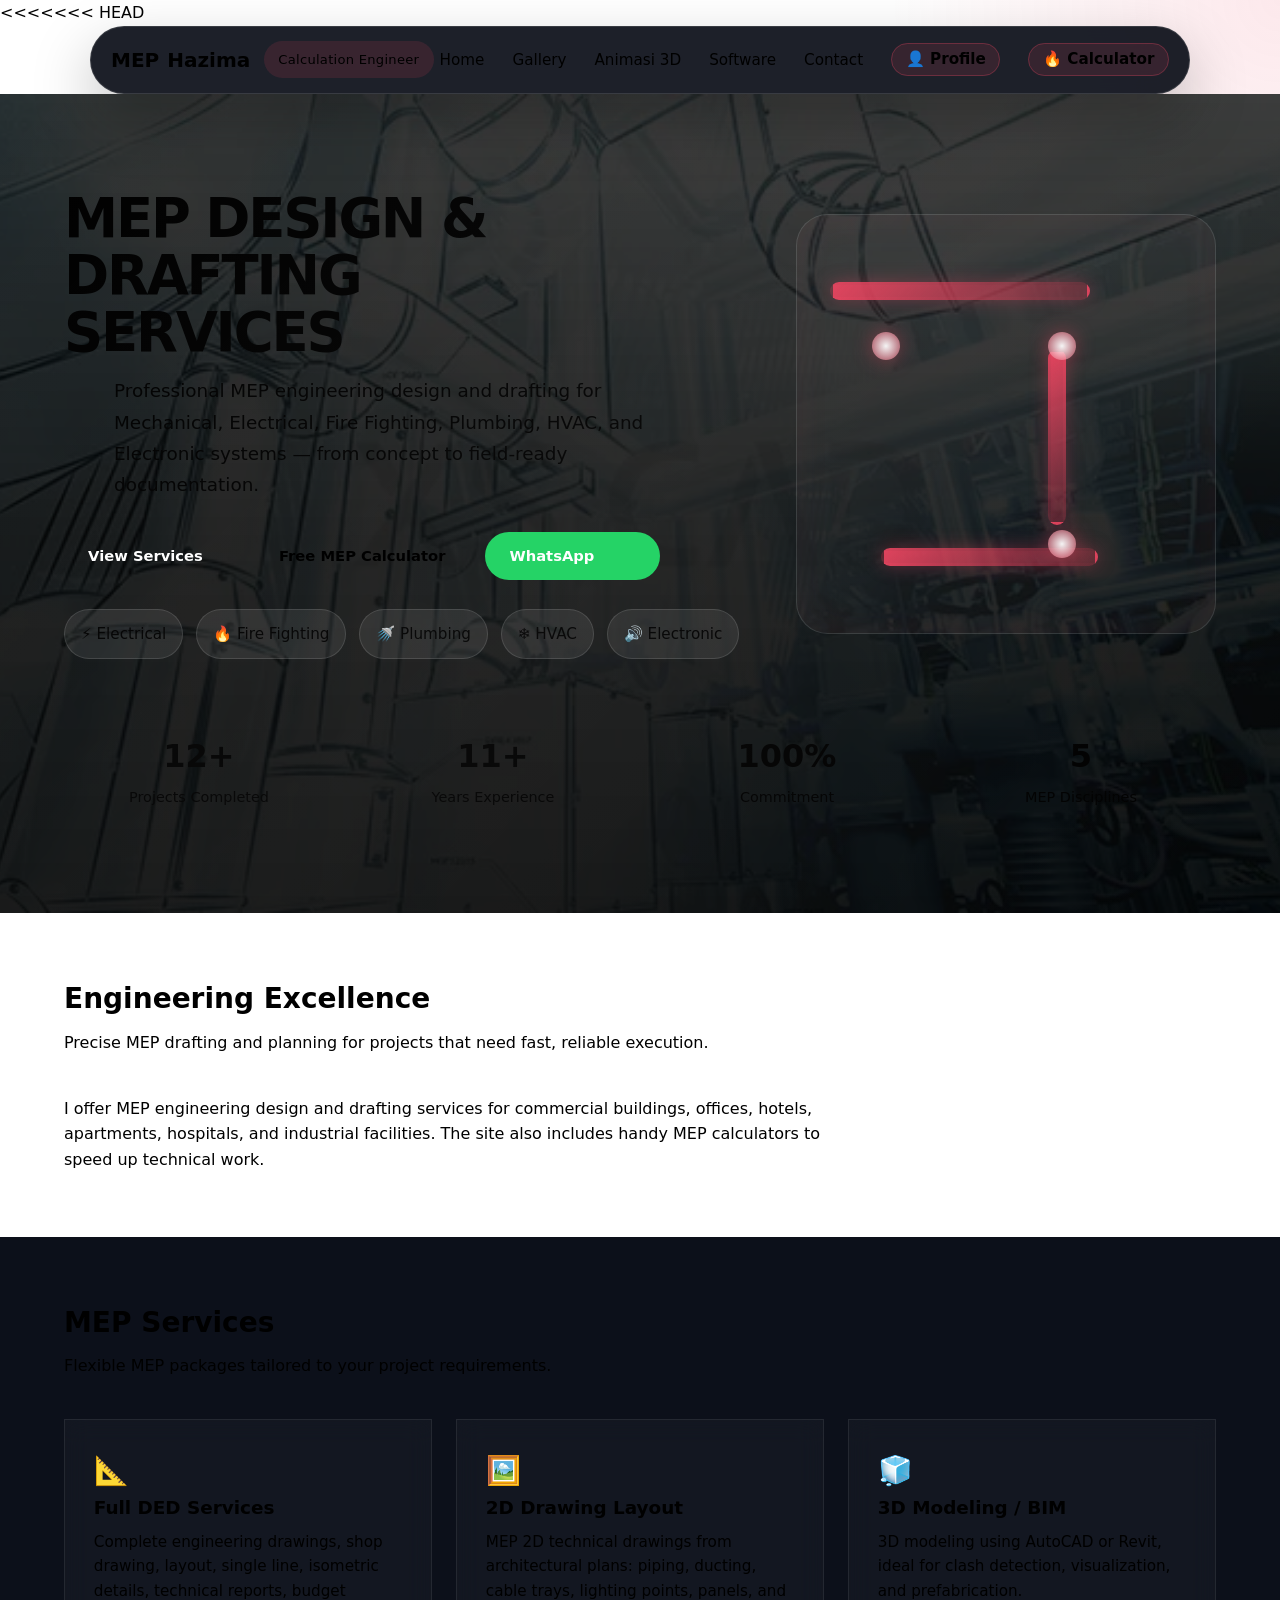
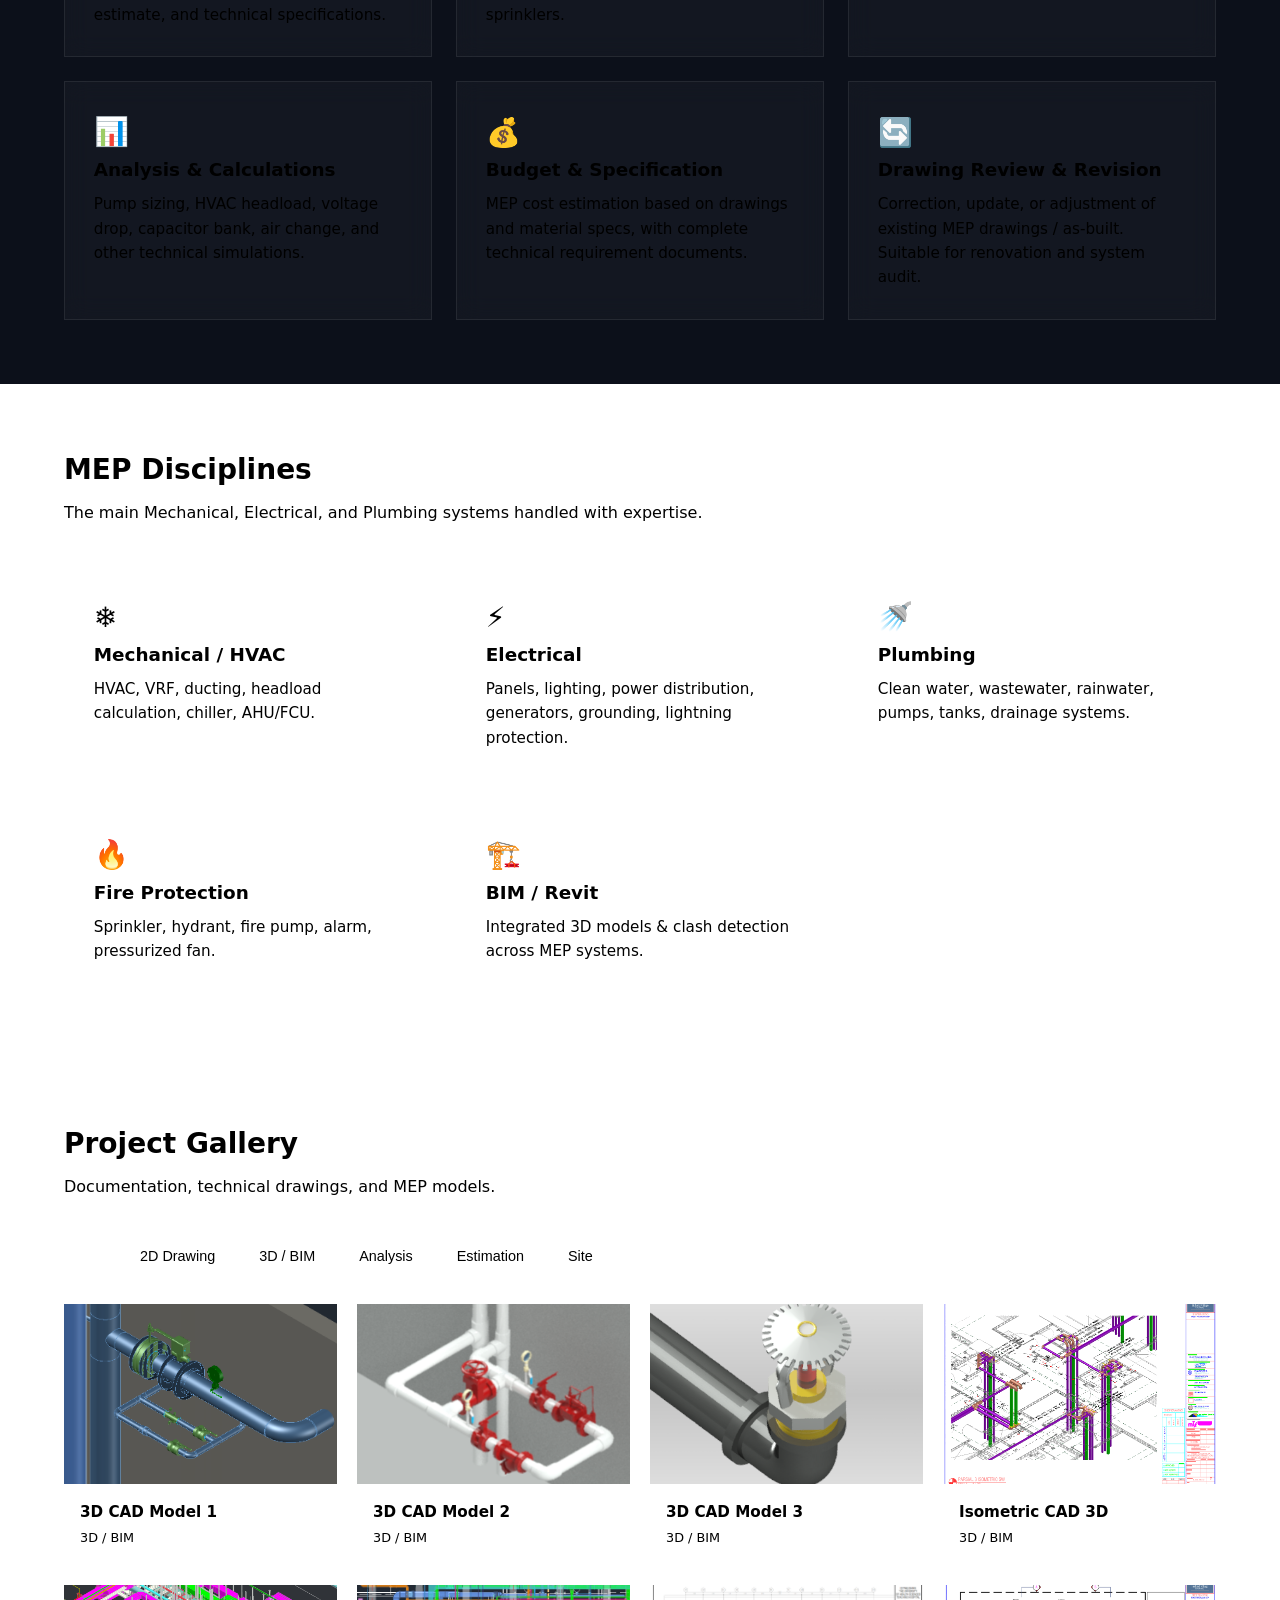
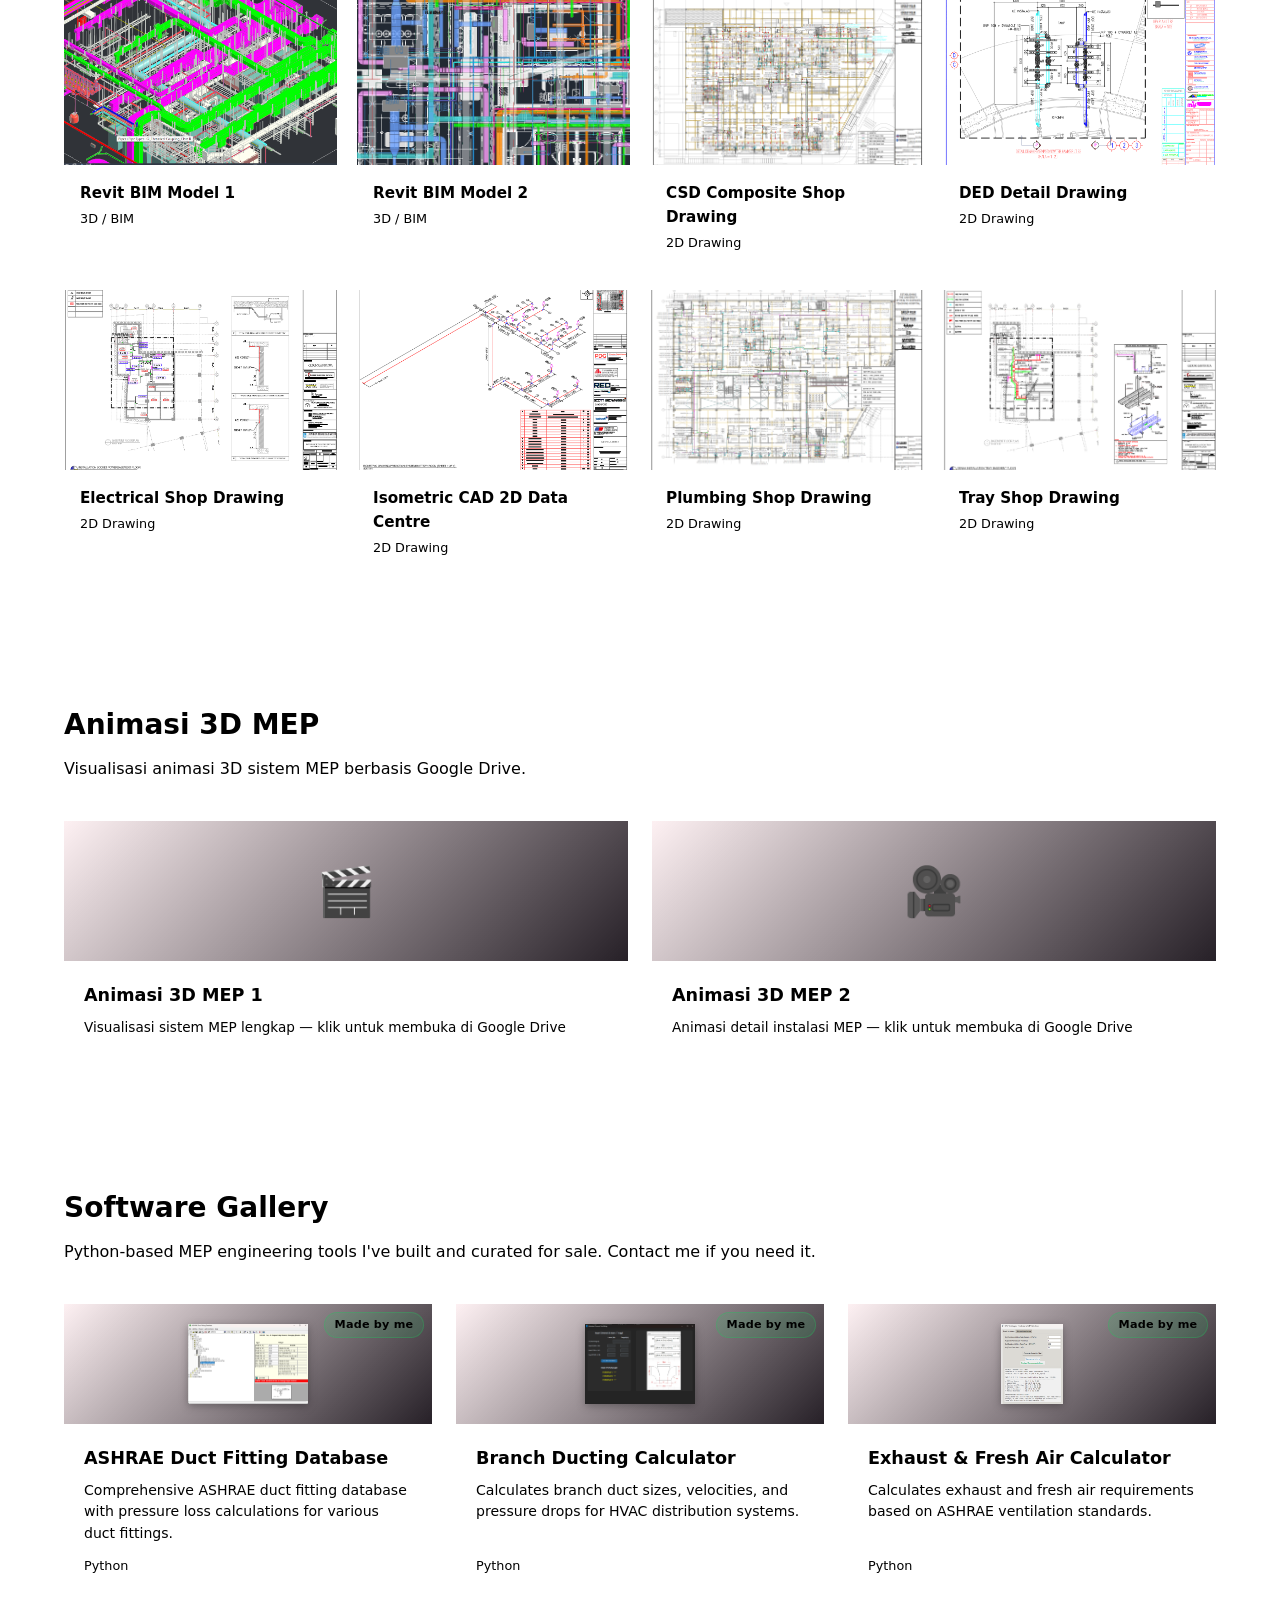
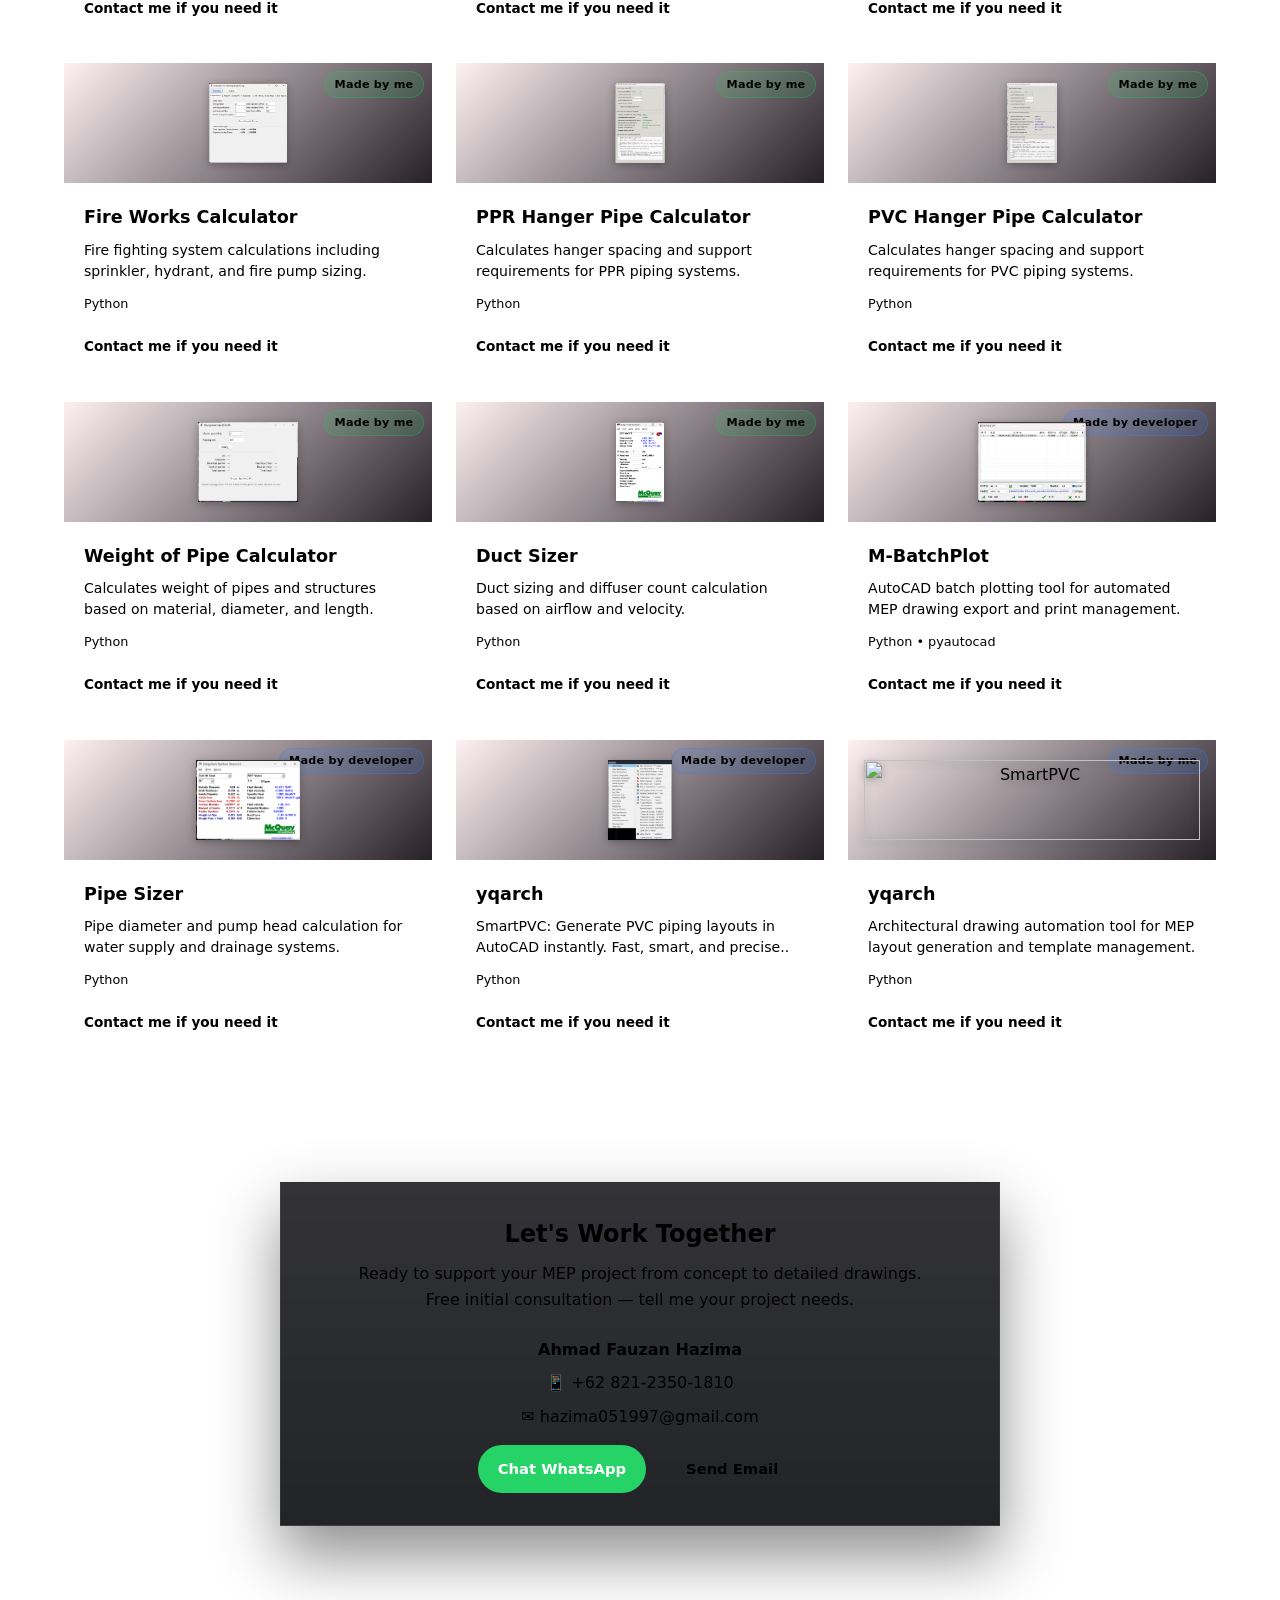
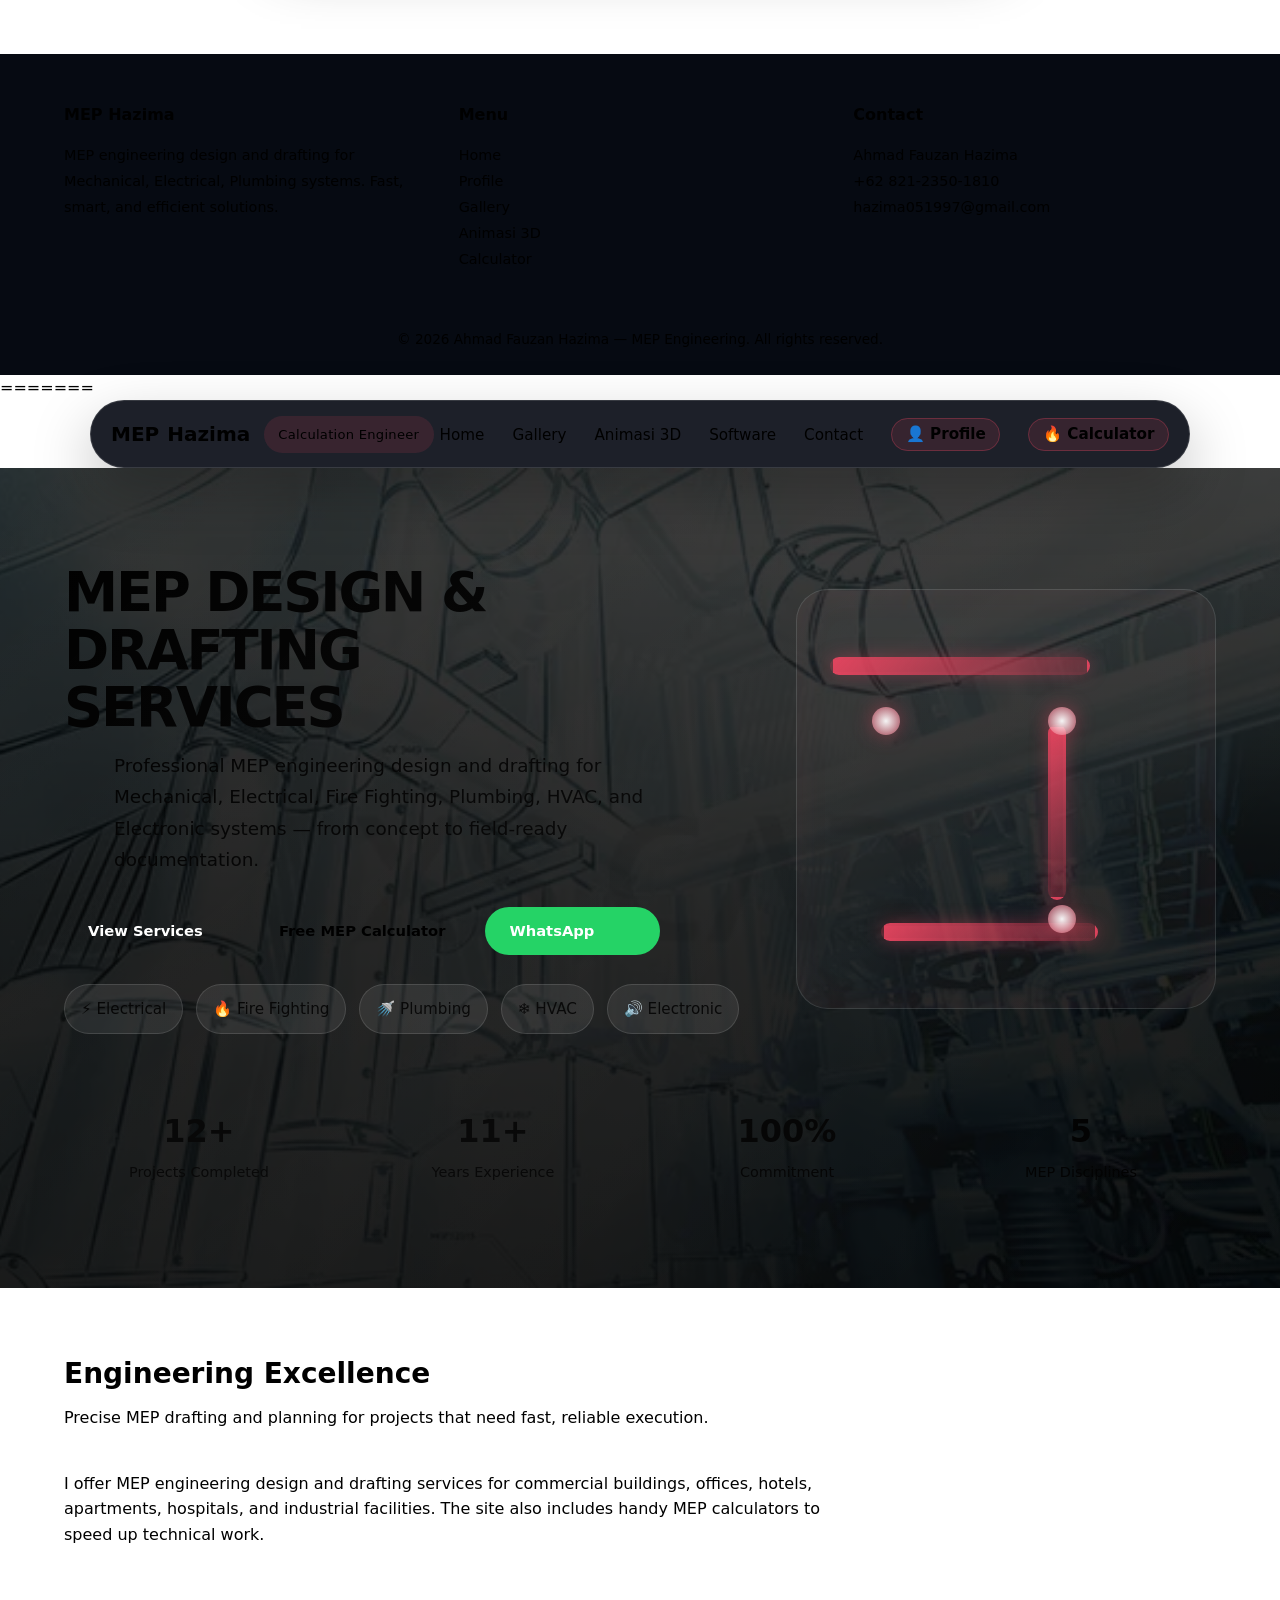
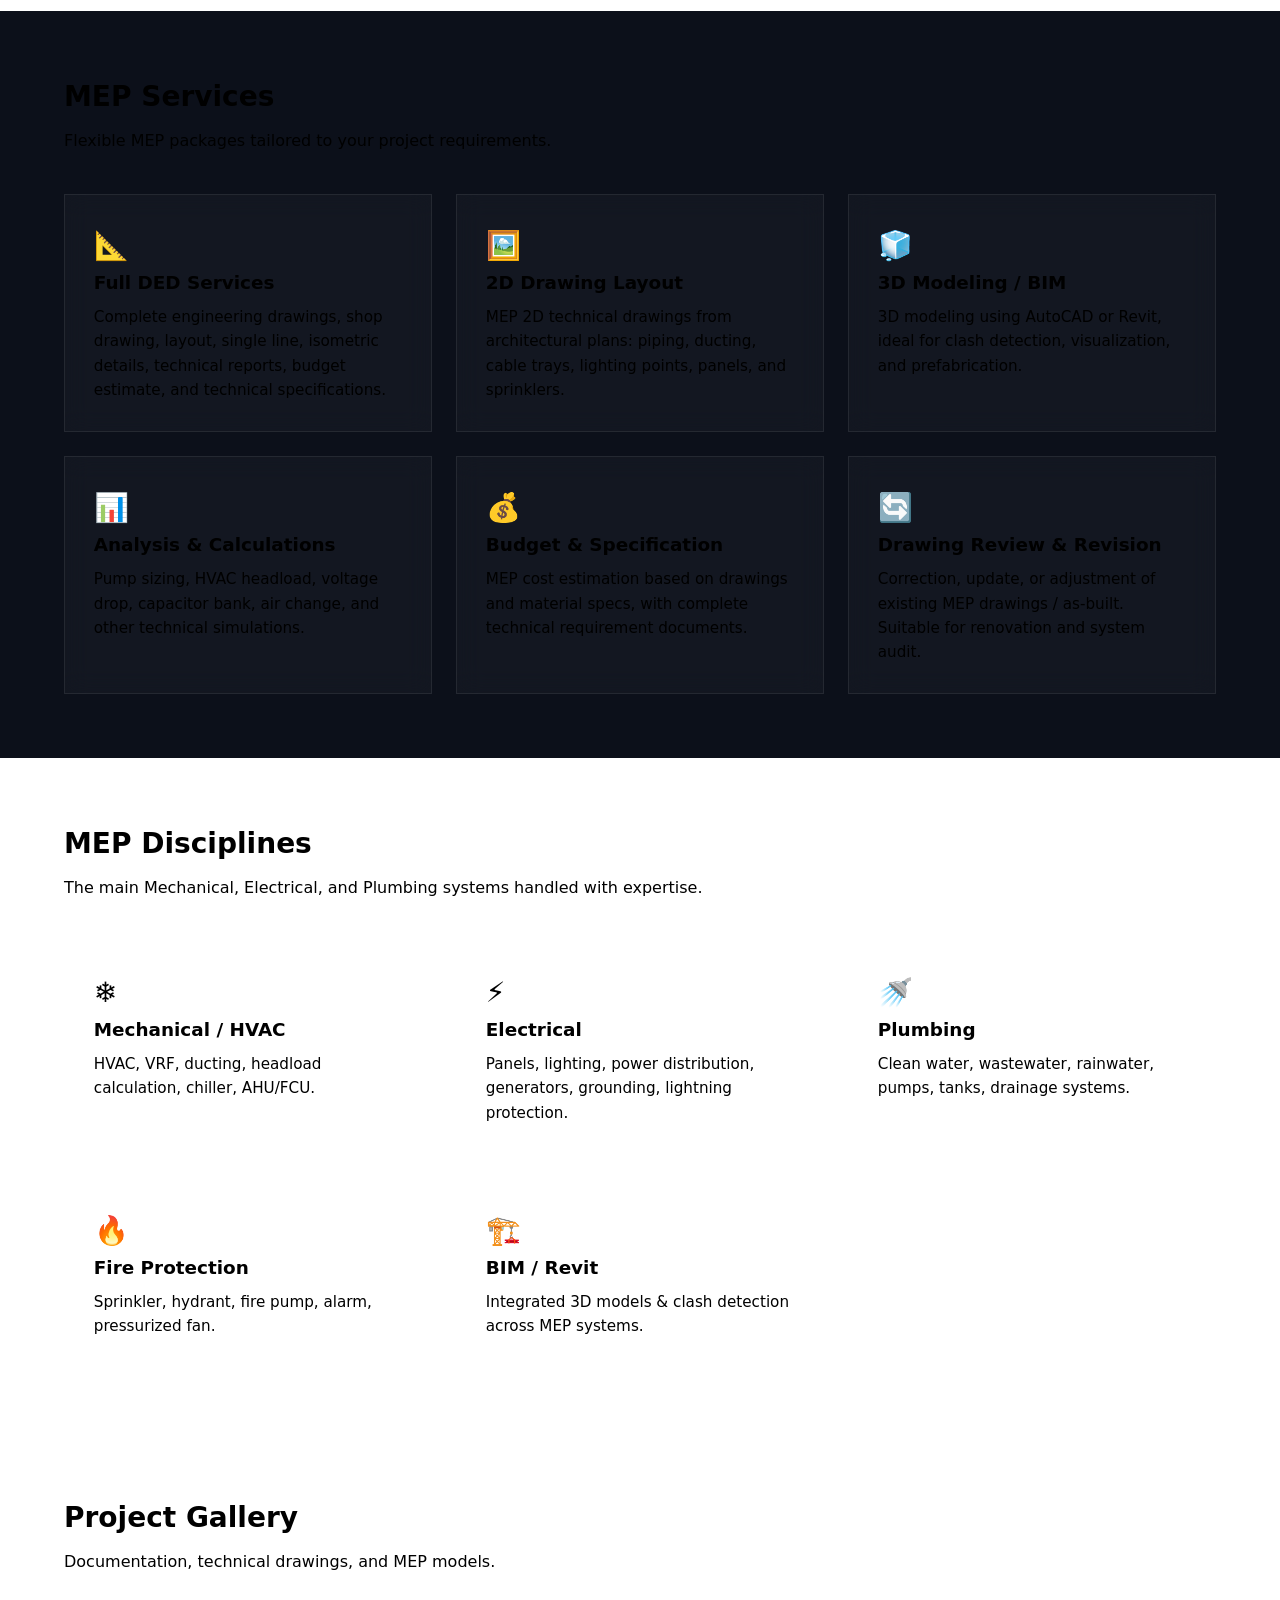
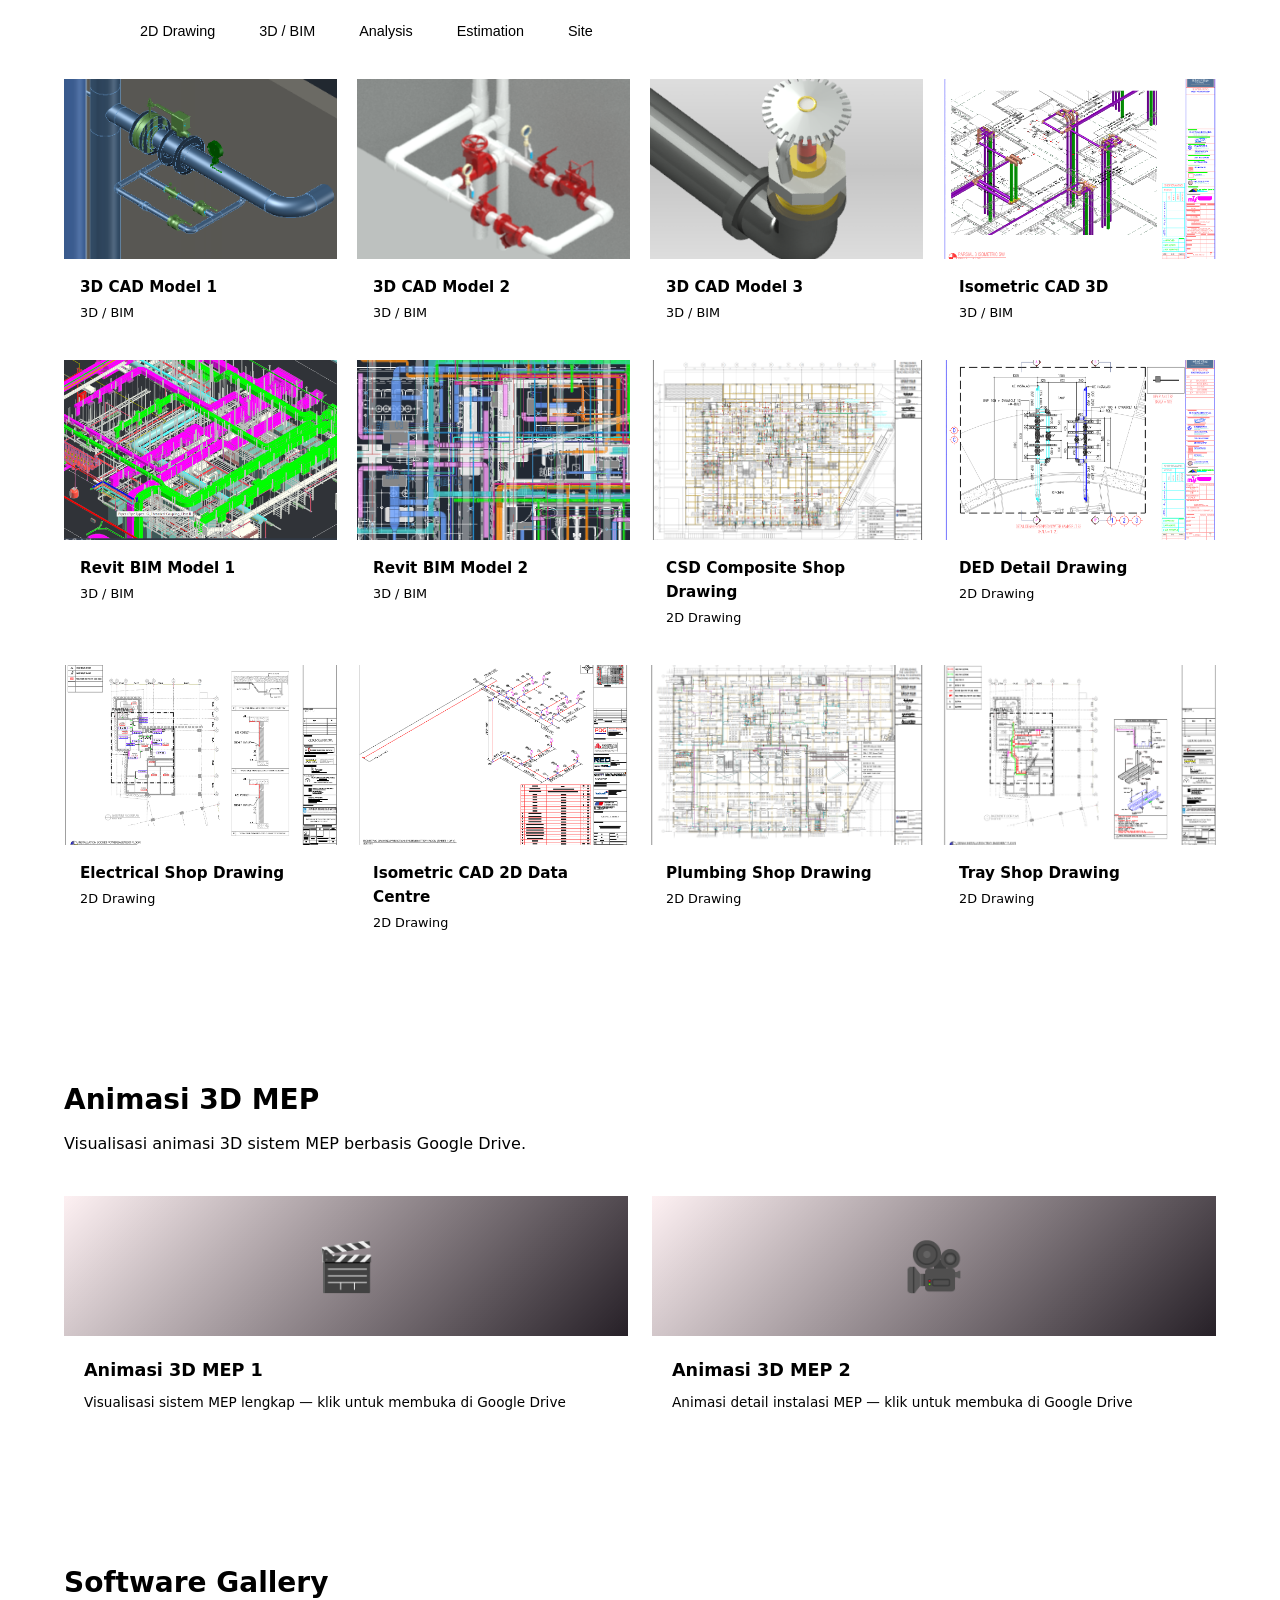
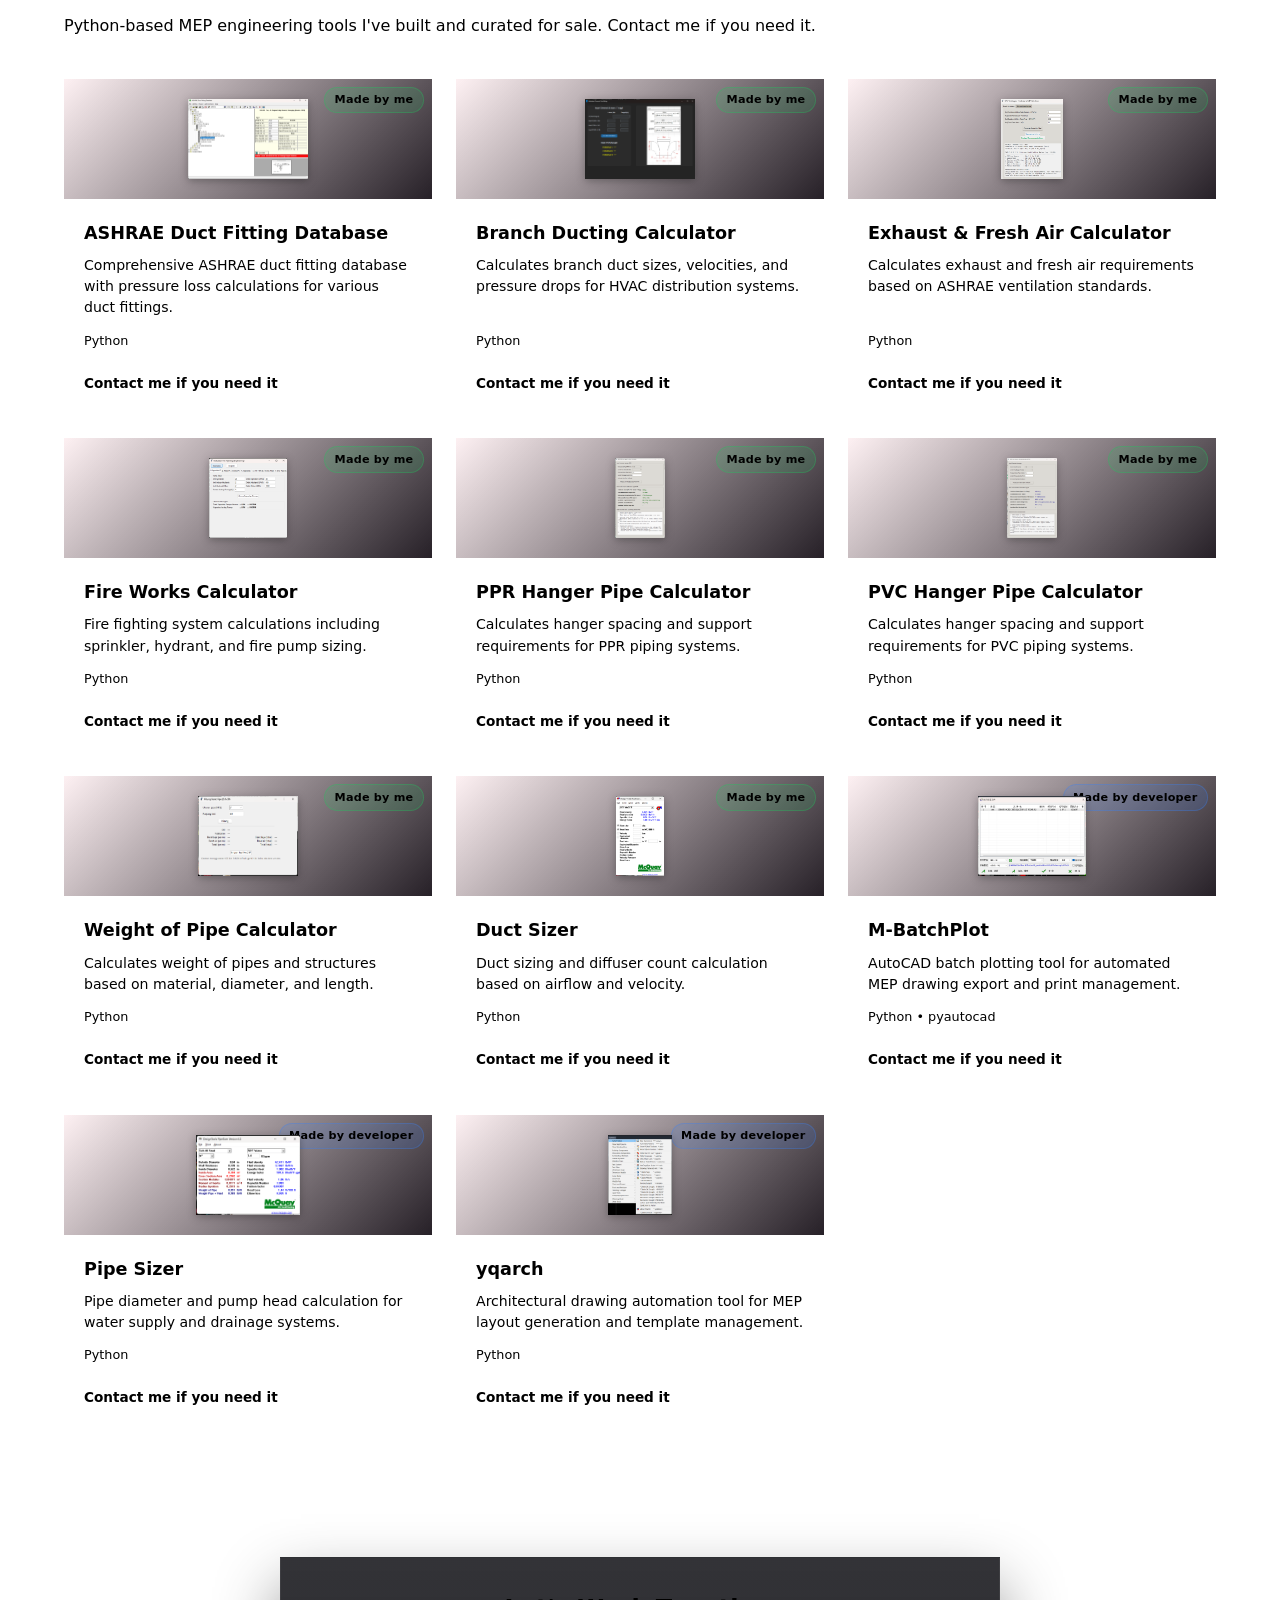
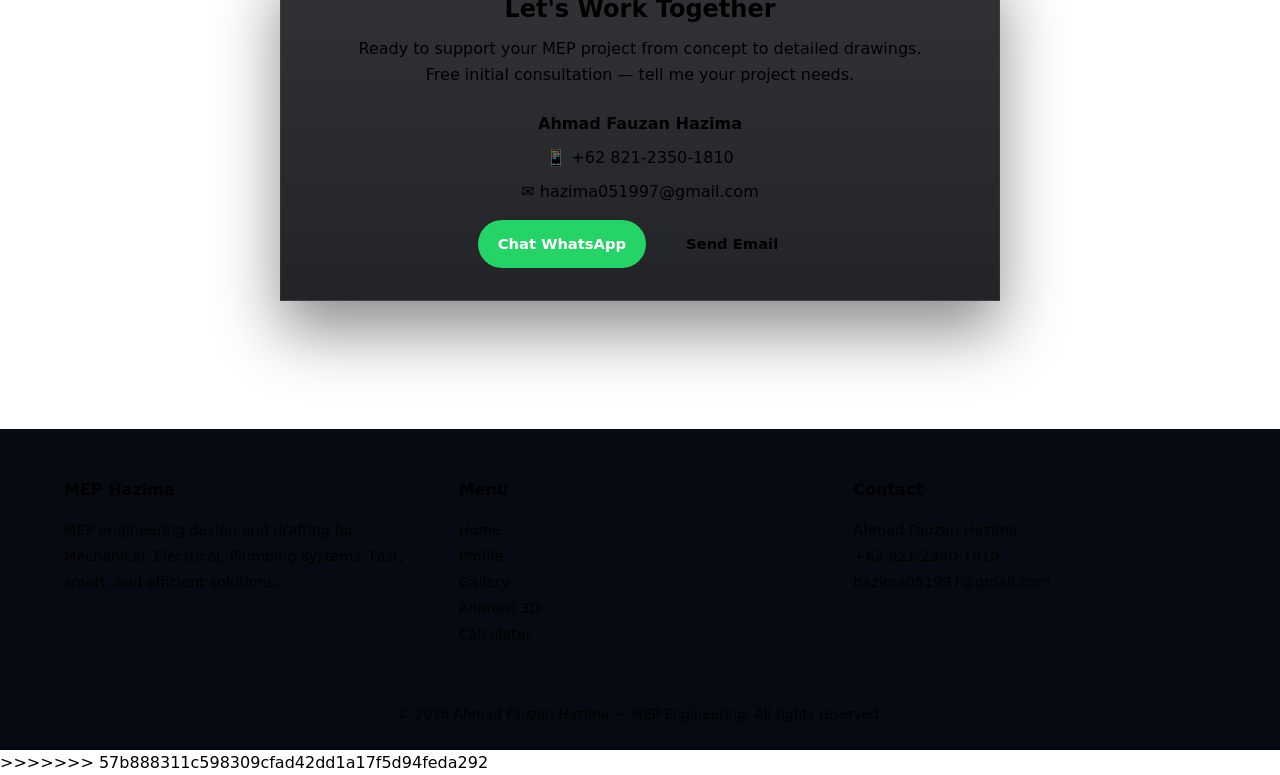
==== commit 01d935b3: "index.html" ====
--- a/index.html
+++ b/index.html
@@ -466,6 +466,19 @@
           </div>
           <div class="software-info">
             <h3>yqarch</h3>
+            <p class="software-desc">SmartPVC: Generate PVC piping layouts in AutoCAD instantly. Fast, smart, and precise..</p>
+            <div class="software-lang">Python</div>
+            <a href="https://wa.me/6282123501810" target="_blank" class="software-contact">Contact me if you need it</a>
+          </div>
+        </div>
+
+        <div class="software-card">
+          <div class="software-thumb">
+            <span class="badge-dev">Made by me</span>
+            <img src="images/Software/smartpvc.png" alt="SmartPVC" class="software-img">
+          </div>
+          <div class="software-info">
+            <h3>yqarch</h3>
             <p class="software-desc">Architectural drawing automation tool for MEP layout generation and template management.</p>
             <div class="software-lang">Python</div>
             <a href="https://wa.me/6282123501810" target="_blank" class="software-contact">Contact me if you need it</a>
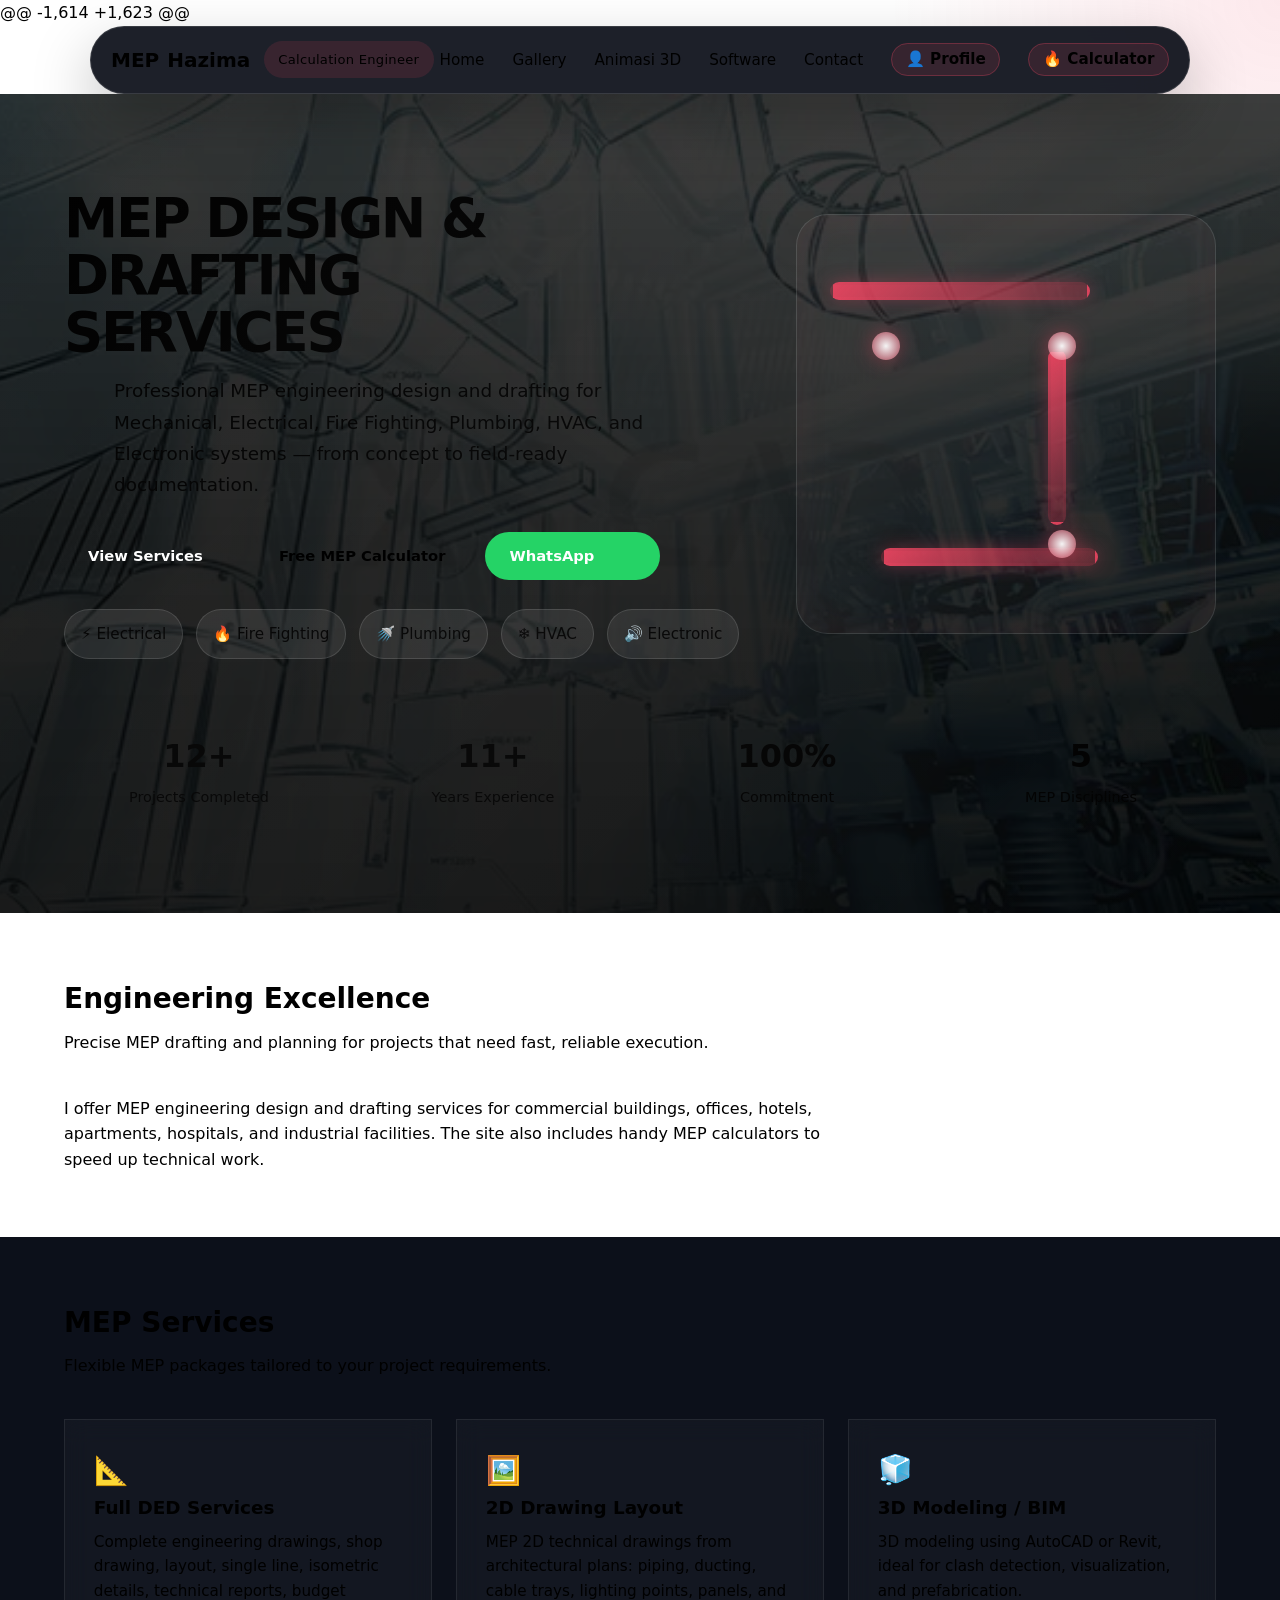
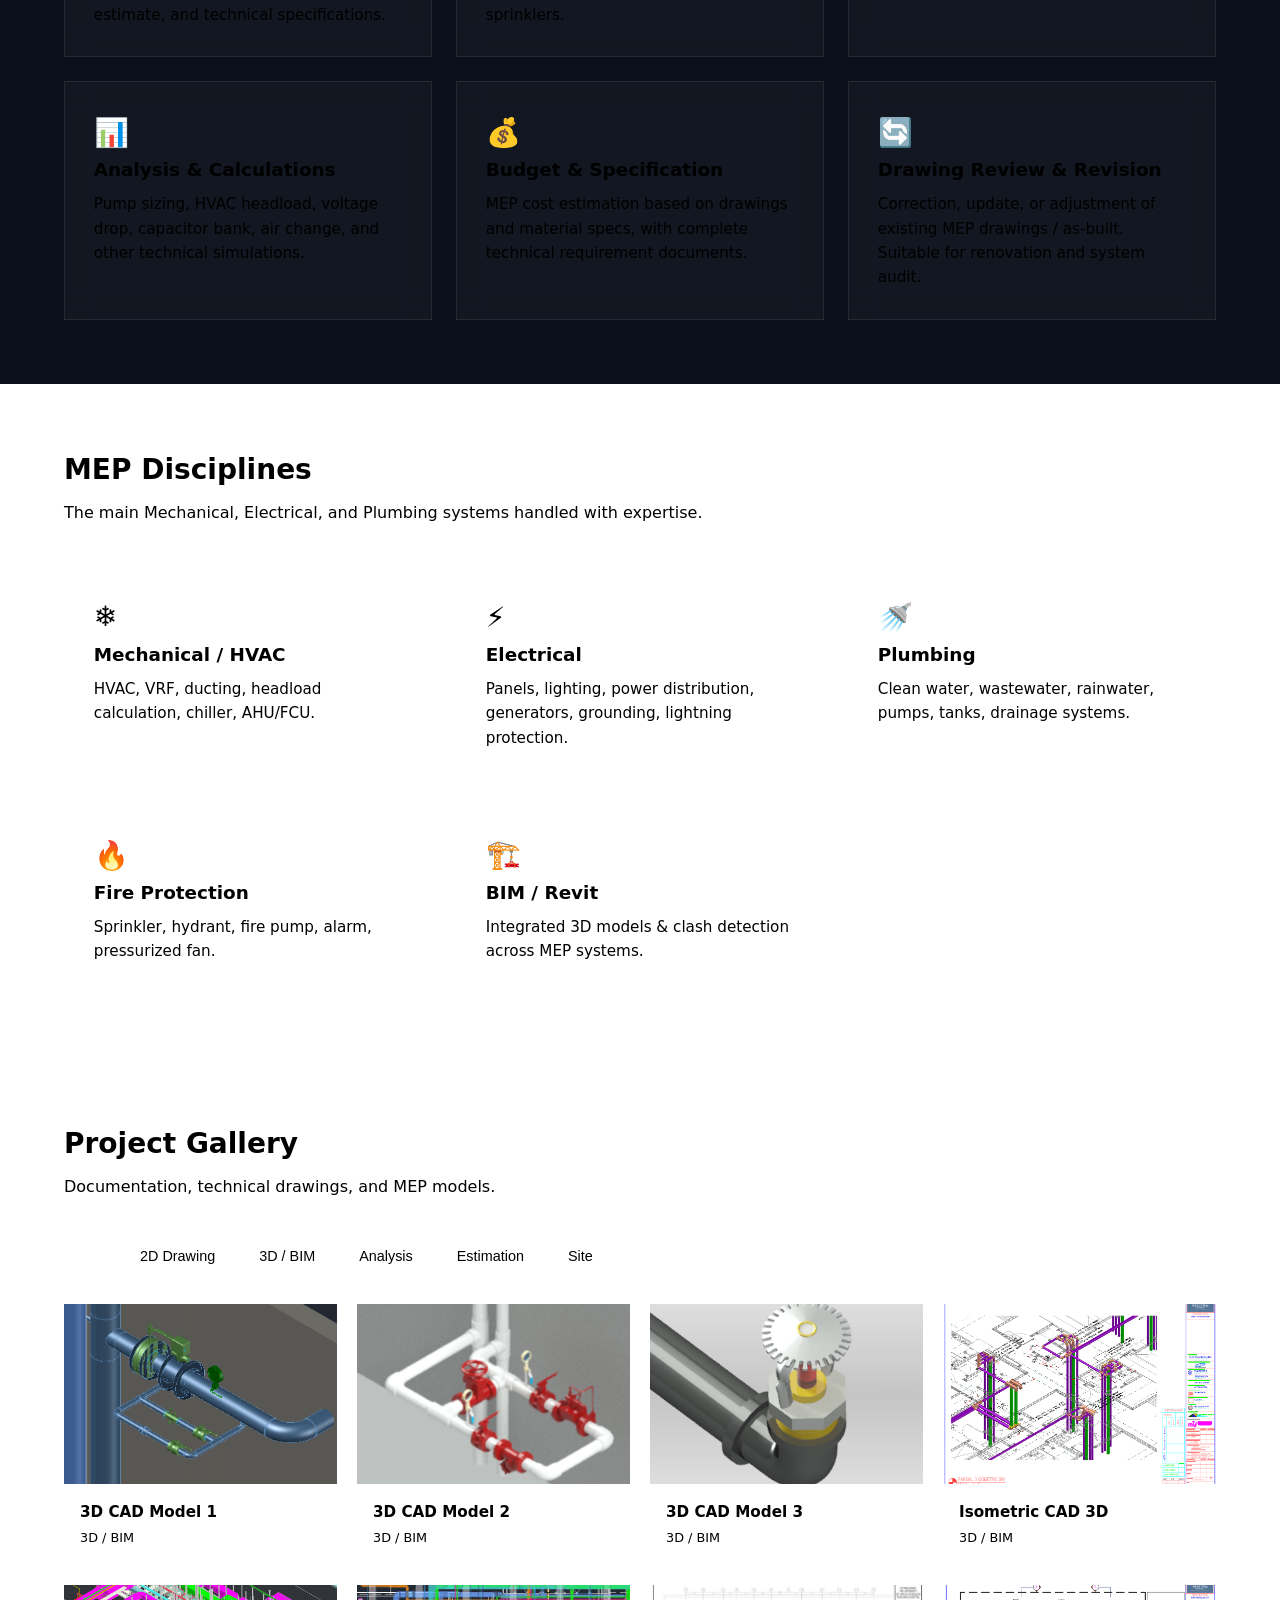
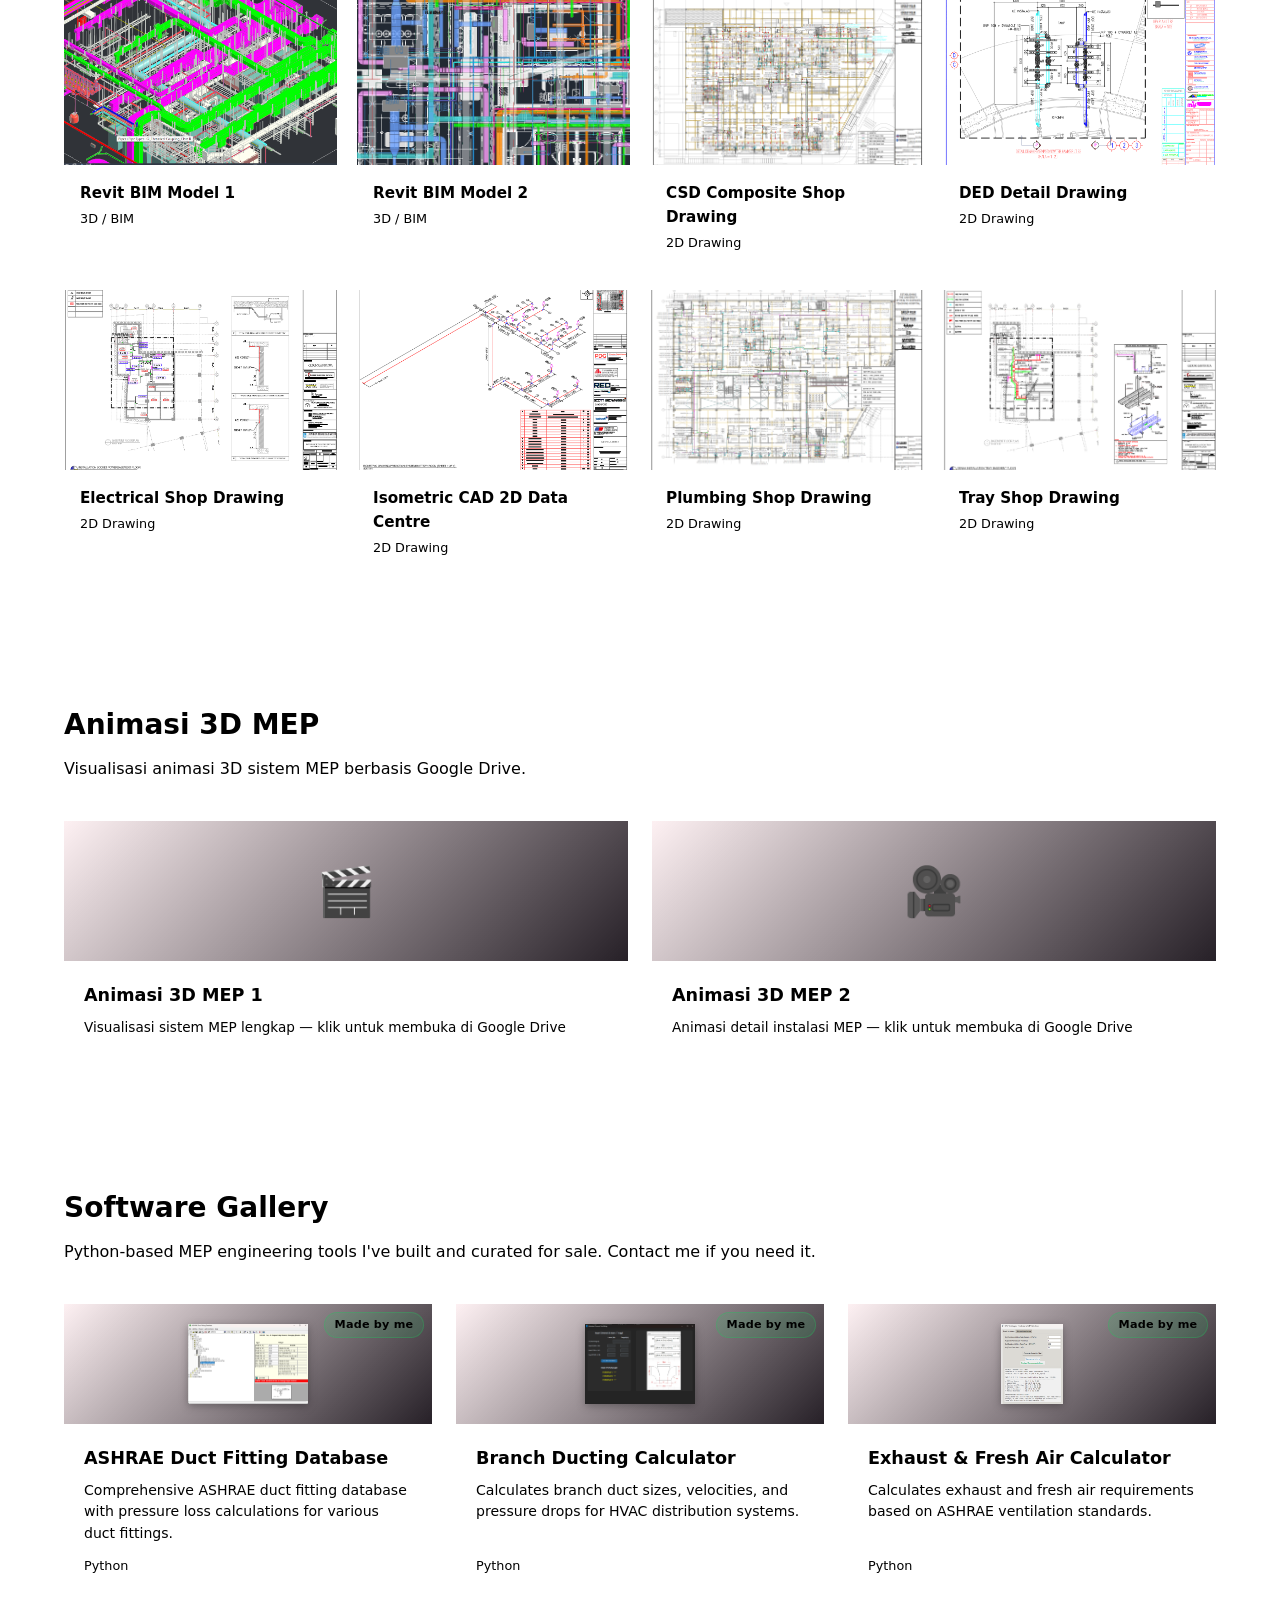
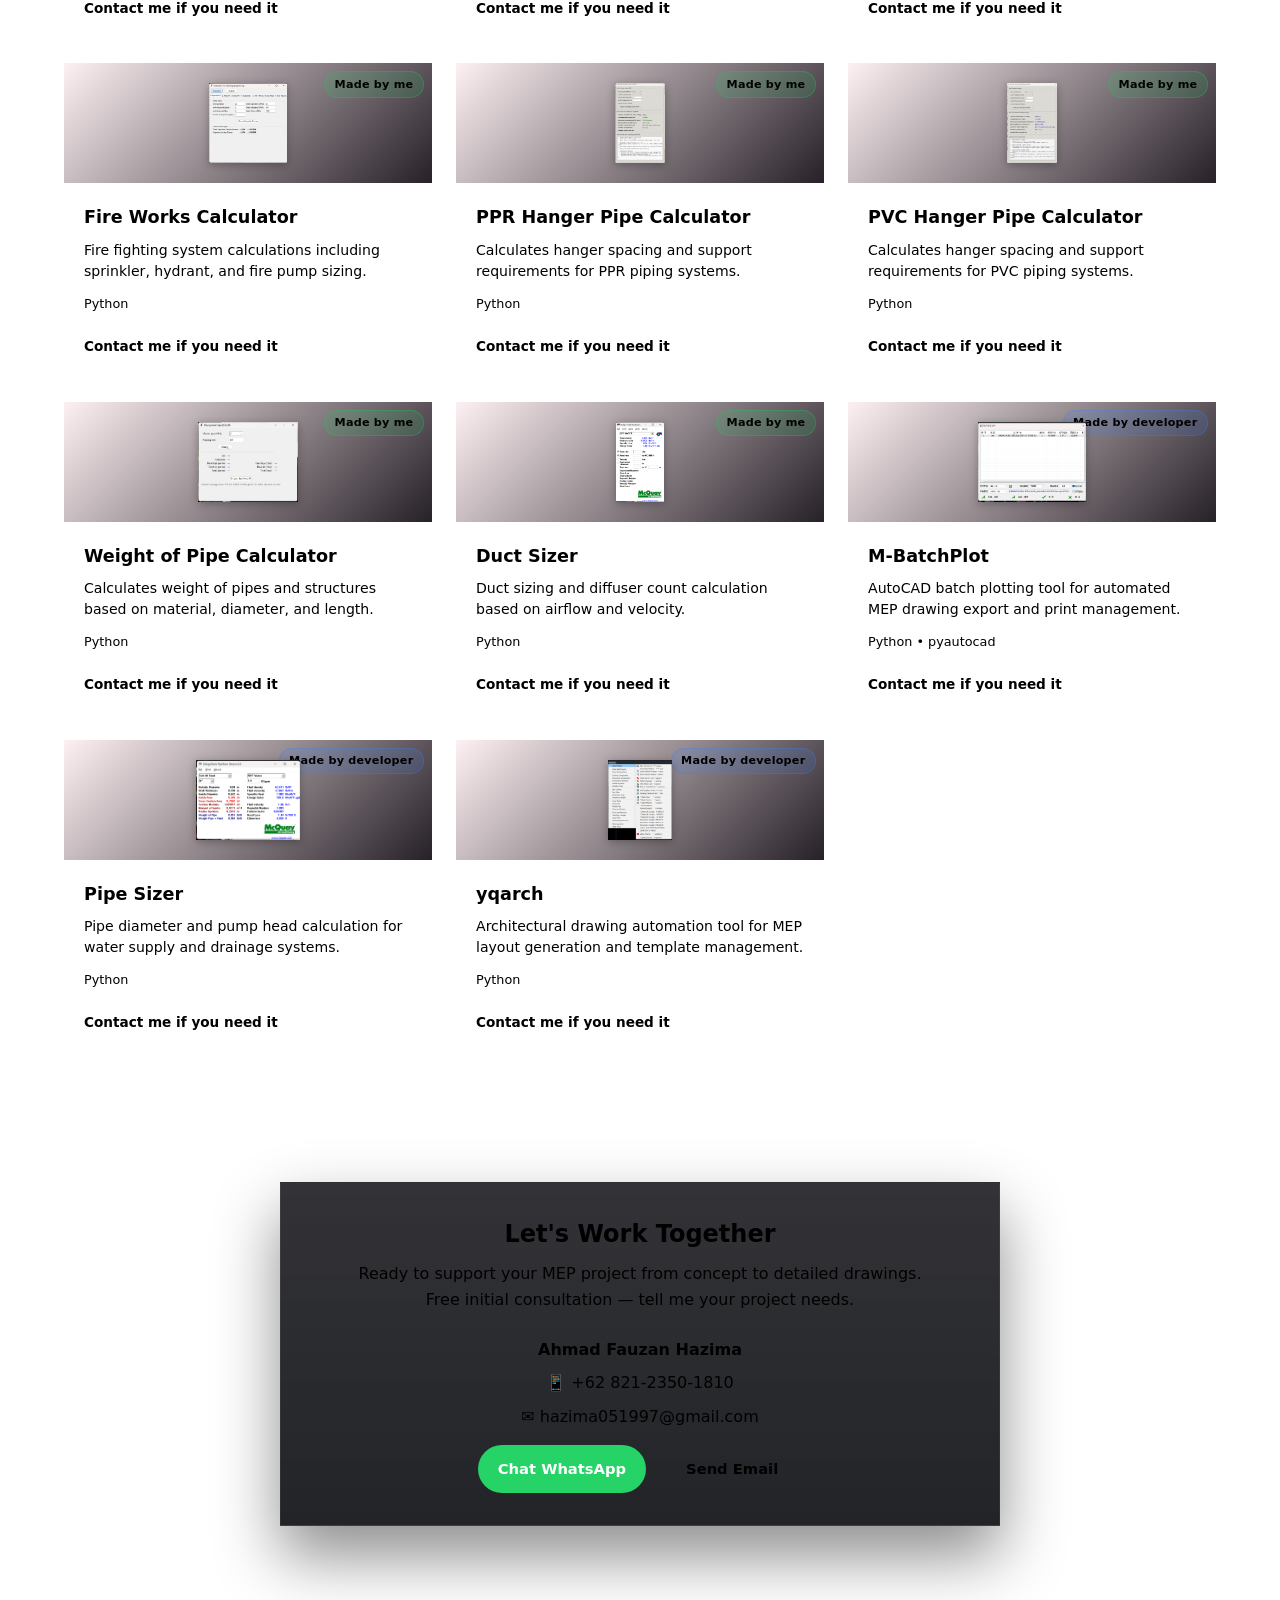
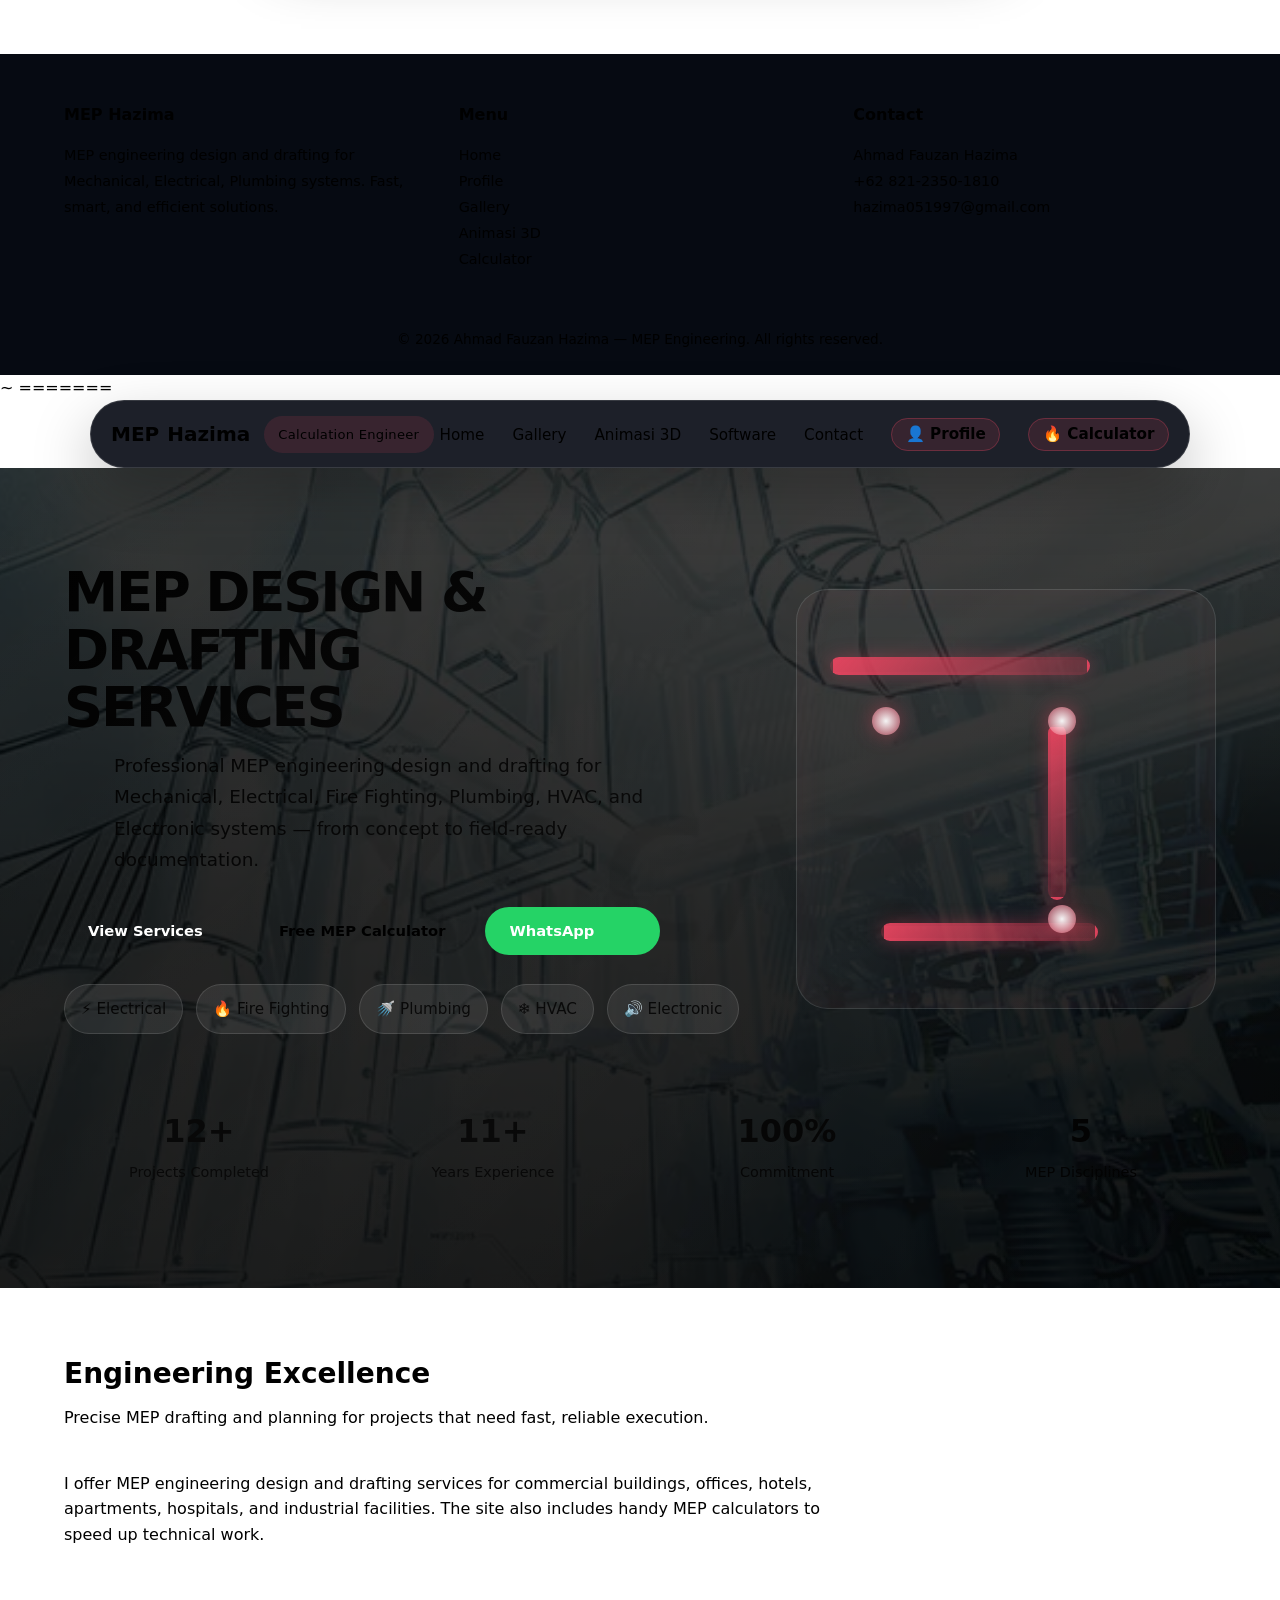
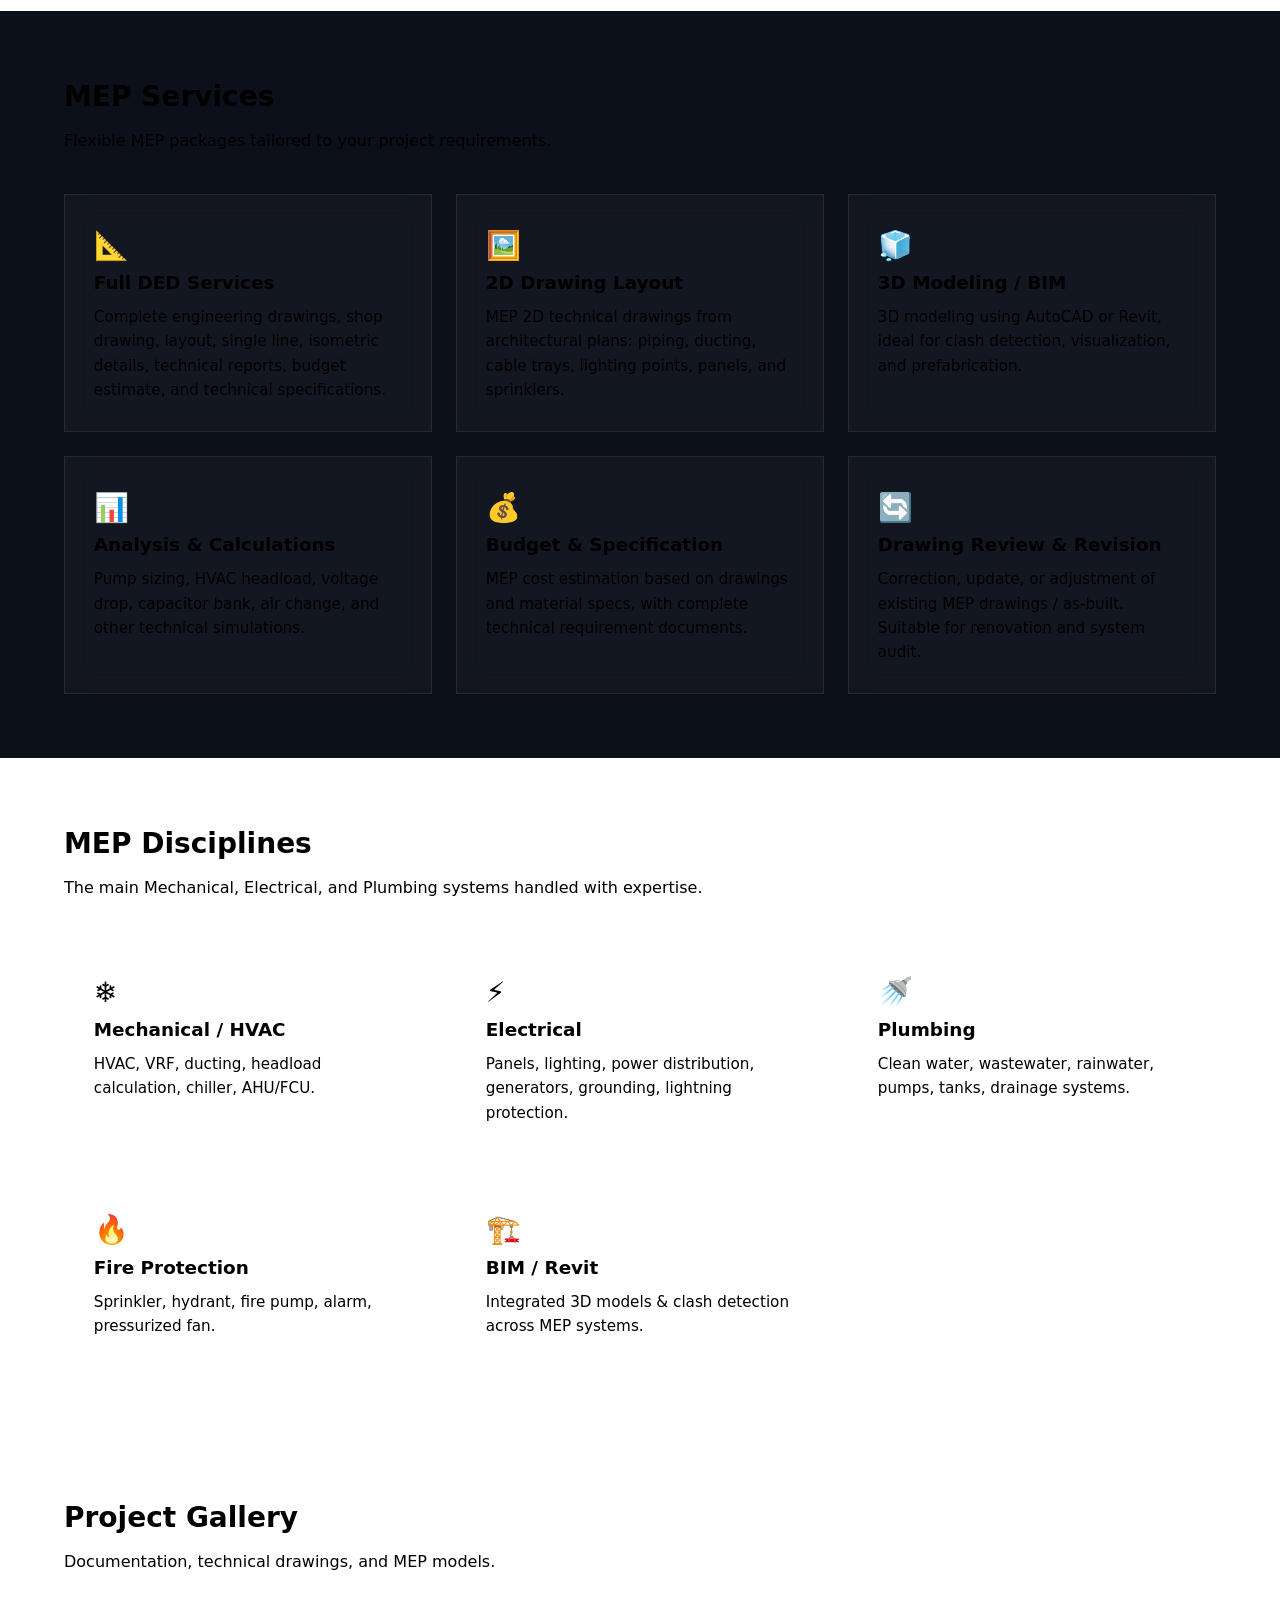
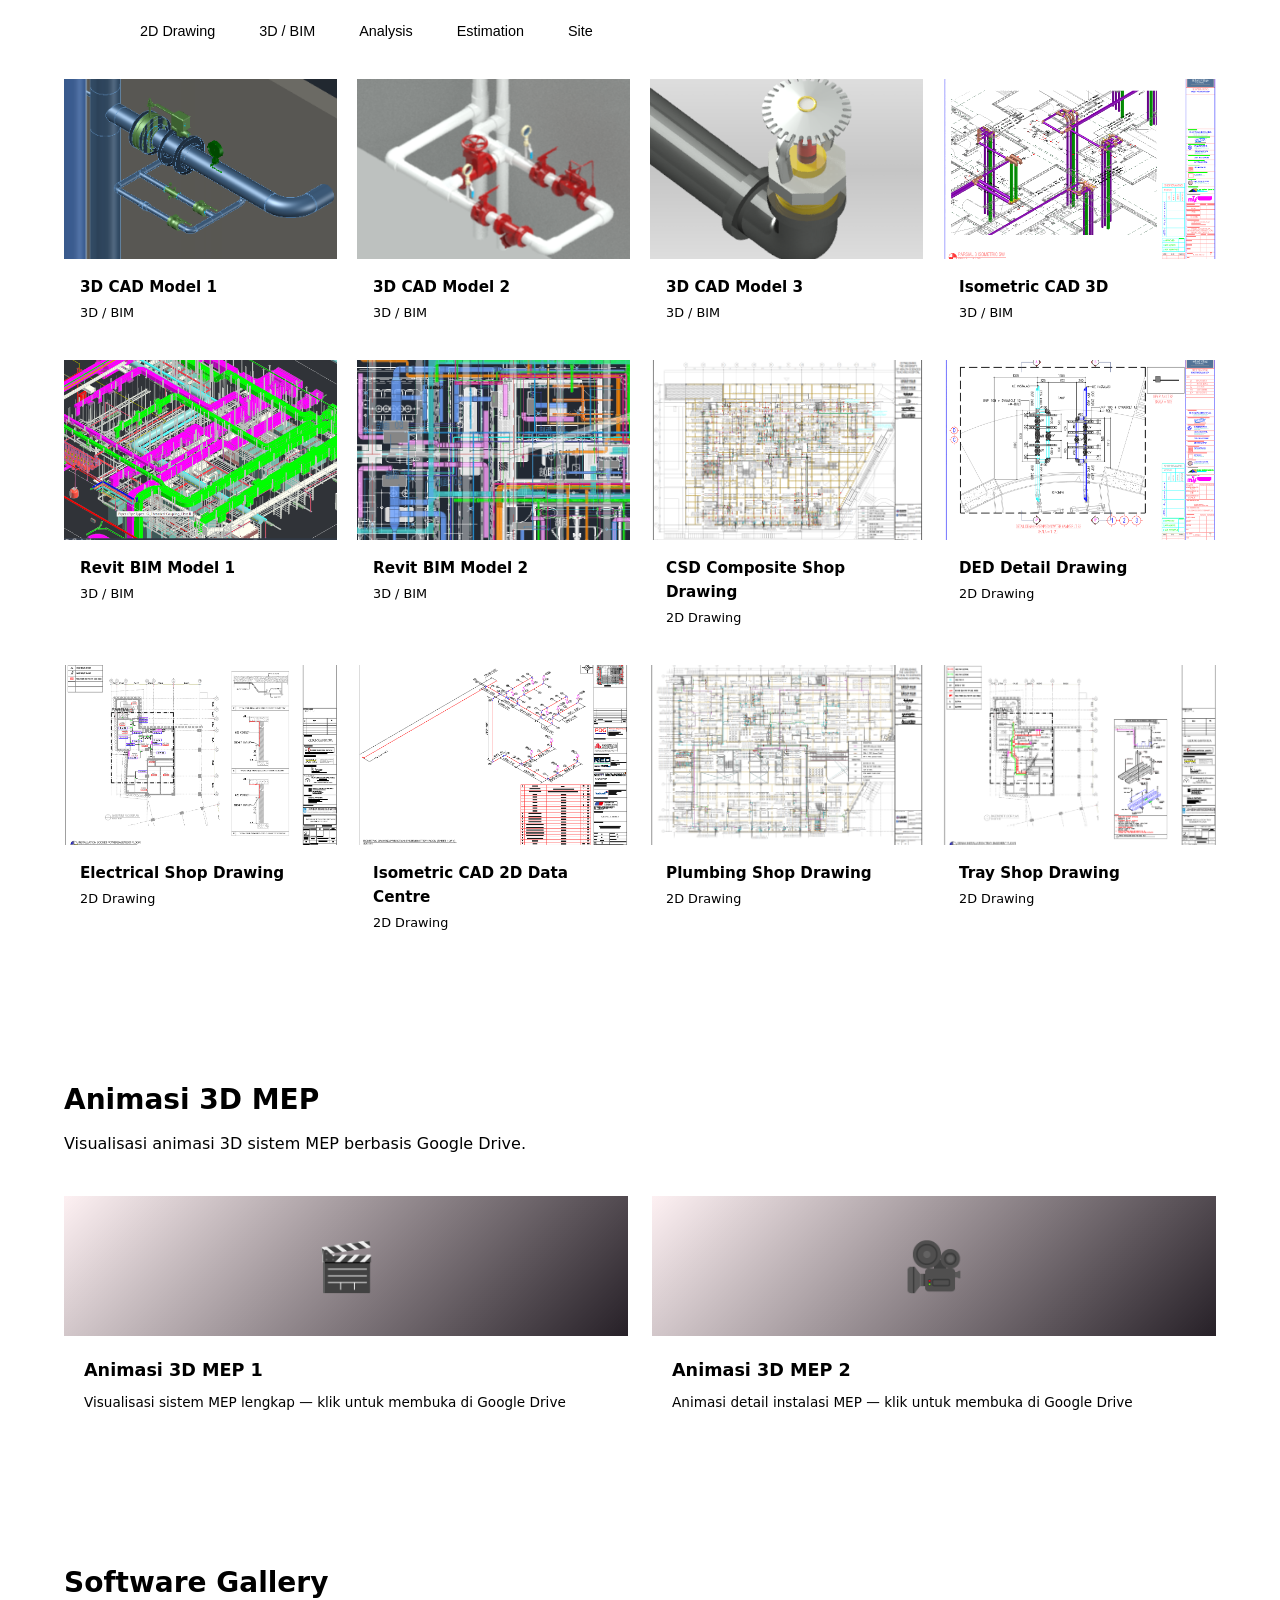
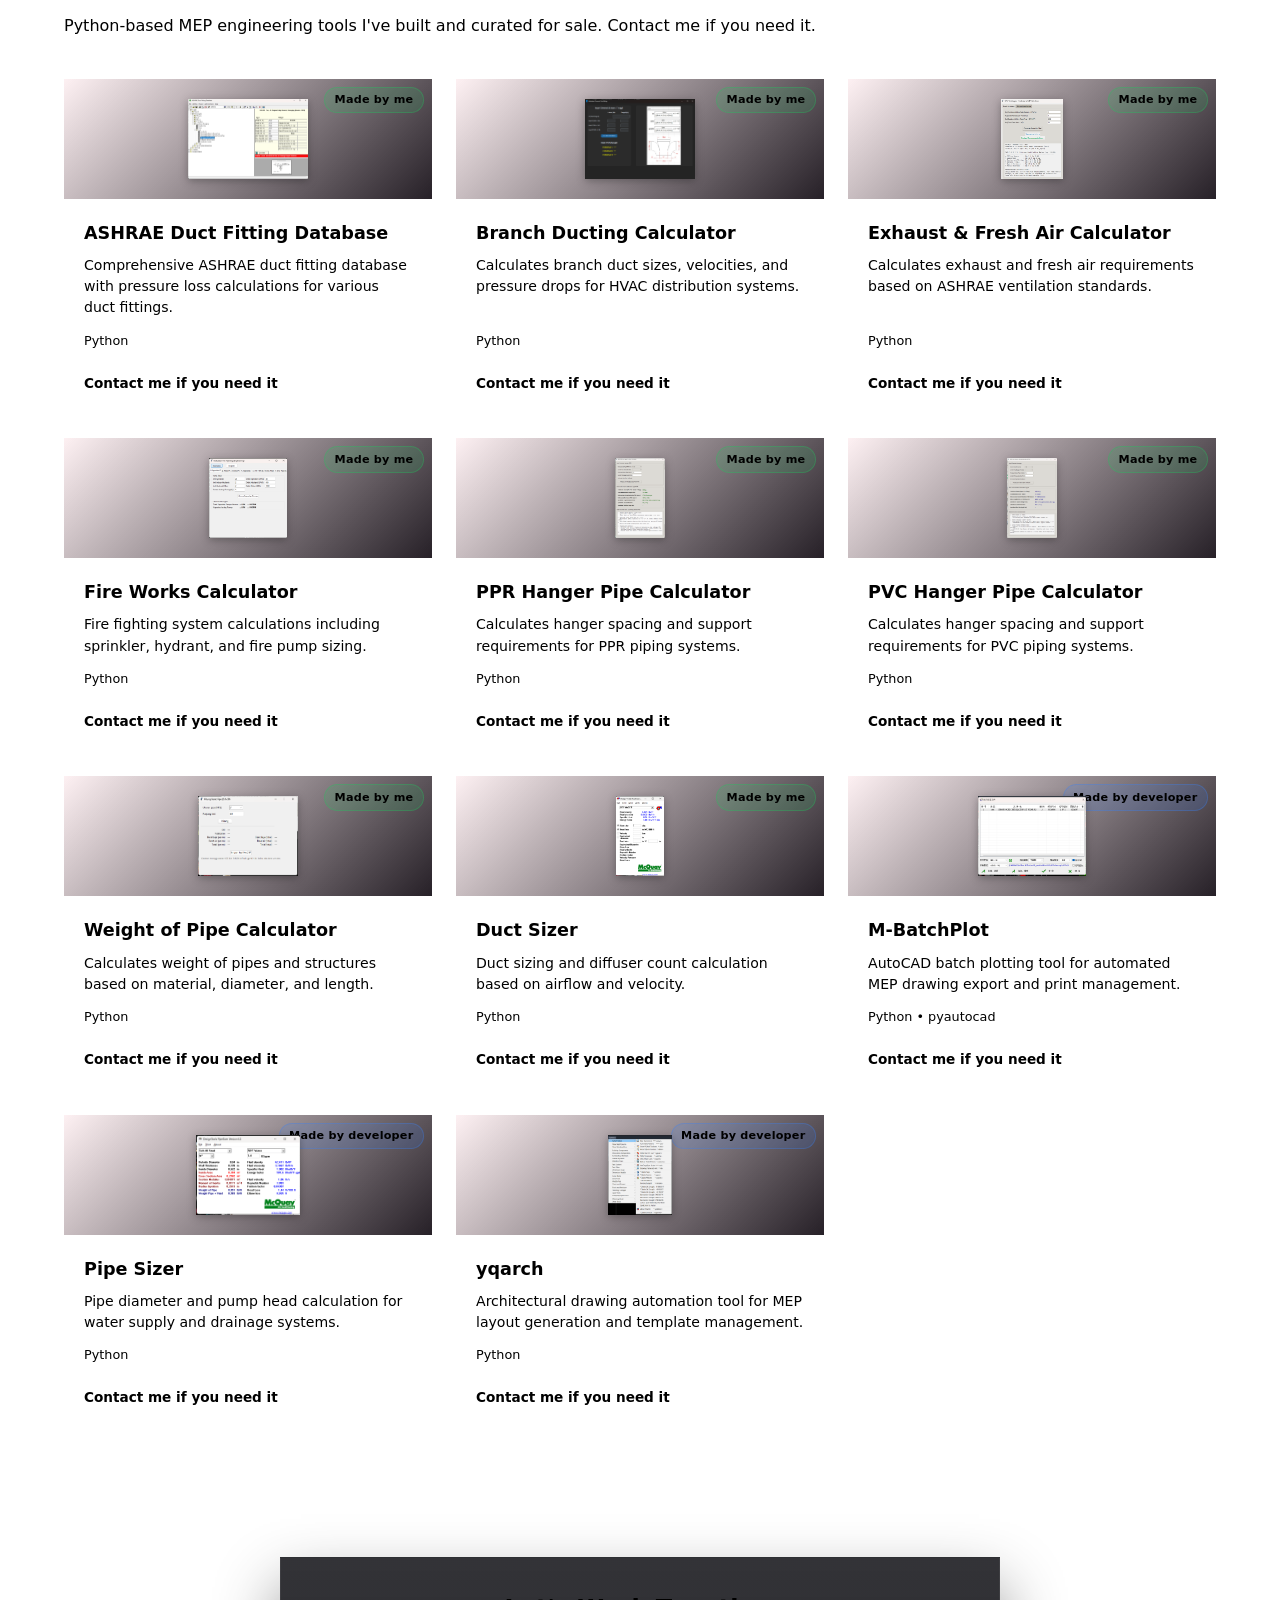
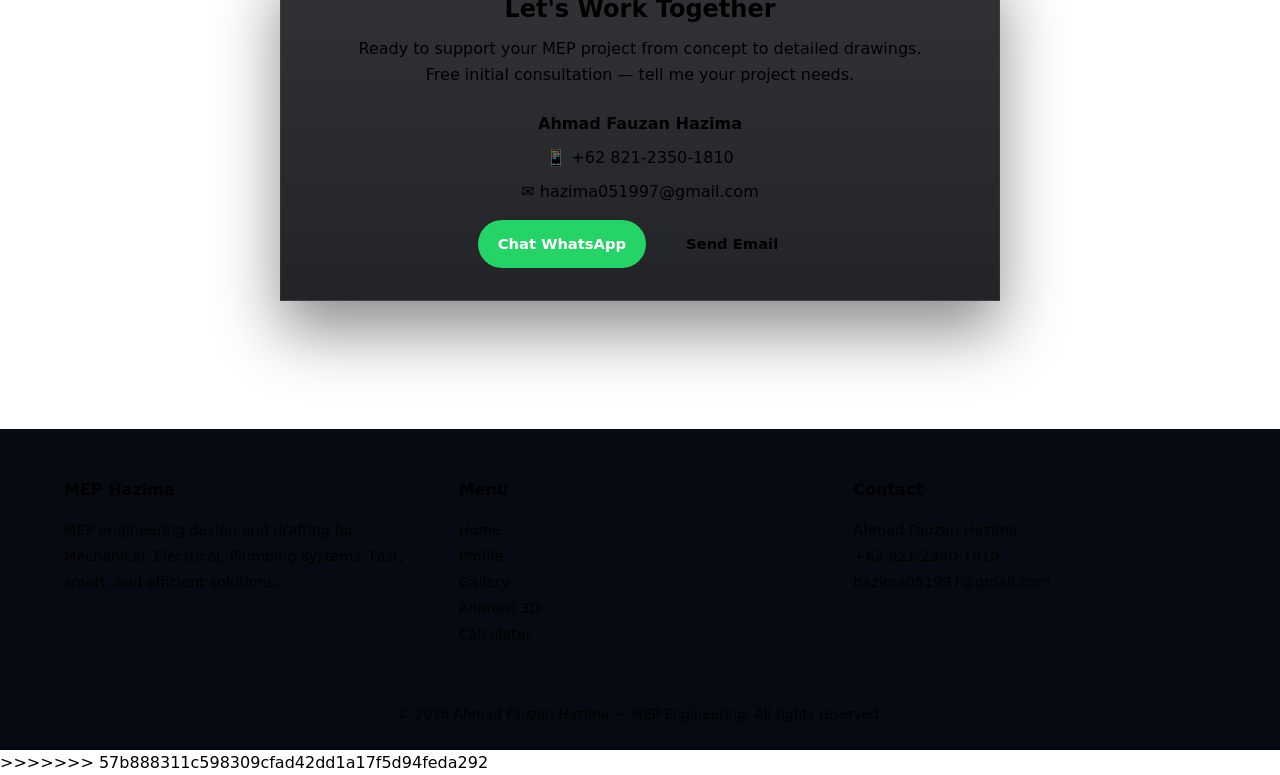
==== commit f1134311: "Update index.html" ====
--- a/index.html
+++ b/index.html
@@ -1,13 +1,23 @@
-<<<<<<< HEAD
+@@ -1,614 +1,623 @@
 <!DOCTYPE html>
 <html lang="en">
 <head>
+  <meta name="google-site-verification" content="-bllngCq3PzgQmmMH0VqFhsk_JgbjGuADqjW__jcUgk" />
   <meta charset="UTF-8">
   <meta name="viewport" content="width=device-width, initial-scale=1.0">
   <title>MEP Engineering — Ahmad Fauzan Hazima</title>
   <meta name="description" content="MEP engineering design, drafting, and technical calculation tools for Mechanical, Electrical, and Plumbing projects.">
   <link rel="stylesheet" href="css/style.css">
 </head>
+  <!-- Google tag (gtag.js) -->
+<script async src="https://www.googletagmanager.com/gtag/js?id=G-D0GNT5E5FN"></script>
+<script>
+  window.dataLayer = window.dataLayer || [];
+  function gtag(){dataLayer.push(arguments);}
+  gtag('js', new Date());
+
+  gtag('config', 'G-D0GNT5E5FN');
+</script>
 <body>
   <!-- NAVBAR -->
   <nav class="navbar">
@@ -463,19 +473,6 @@
           <div class="software-thumb">
             <span class="badge-dev">Made by developer</span>
             <img src="images/Software/yqarch_big5.png" alt="yqarch" class="software-img">
-          </div>
-          <div class="software-info">
-            <h3>yqarch</h3>
-            <p class="software-desc">SmartPVC: Generate PVC piping layouts in AutoCAD instantly. Fast, smart, and precise..</p>
-            <div class="software-lang">Python</div>
-            <a href="https://wa.me/6282123501810" target="_blank" class="software-contact">Contact me if you need it</a>
-          </div>
-        </div>
-
-        <div class="software-card">
-          <div class="software-thumb">
-            <span class="badge-dev">Made by me</span>
-            <img src="images/Software/smartpvc.png" alt="SmartPVC" class="software-img">
           </div>
           <div class="software-info">
             <h3>yqarch</h3>
@@ -621,6 +618,10 @@
       });
     });
   </script>
+</body>
+</html>
+
+~
 </body>
 </html>
 
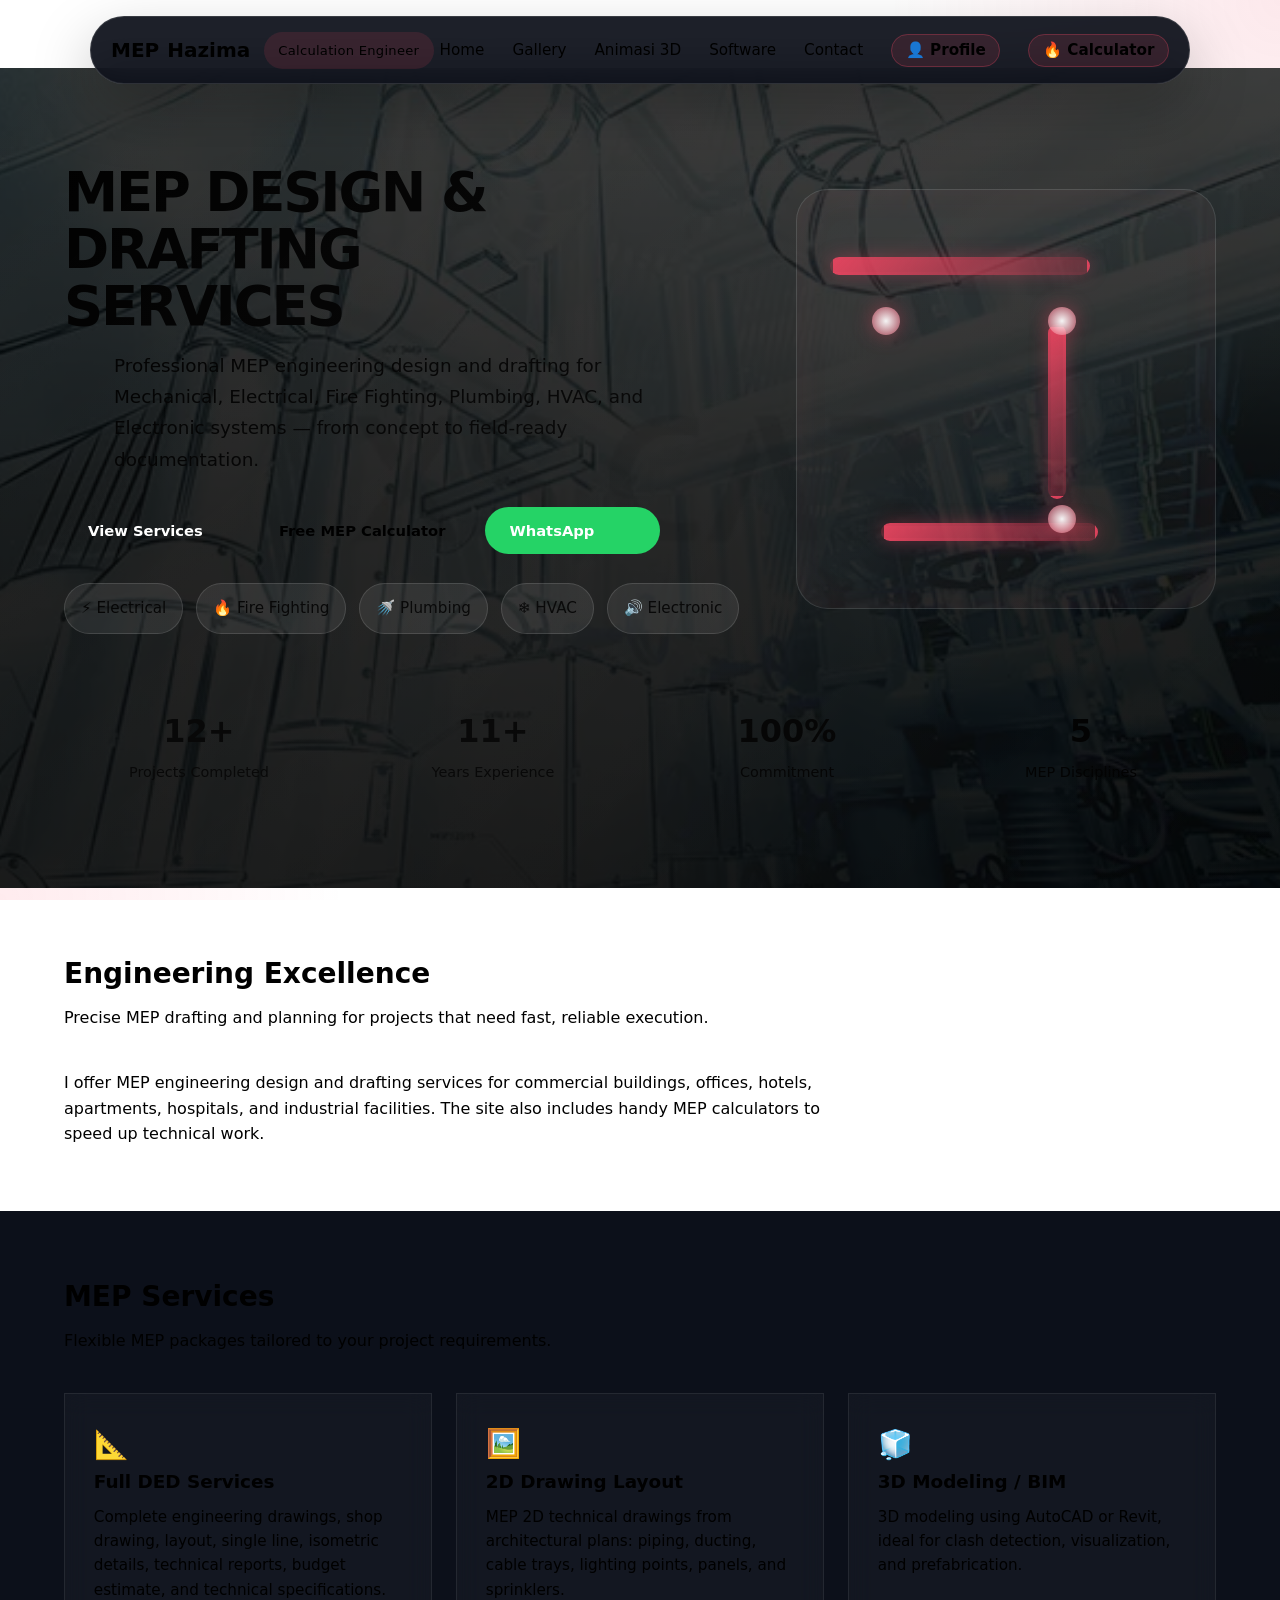
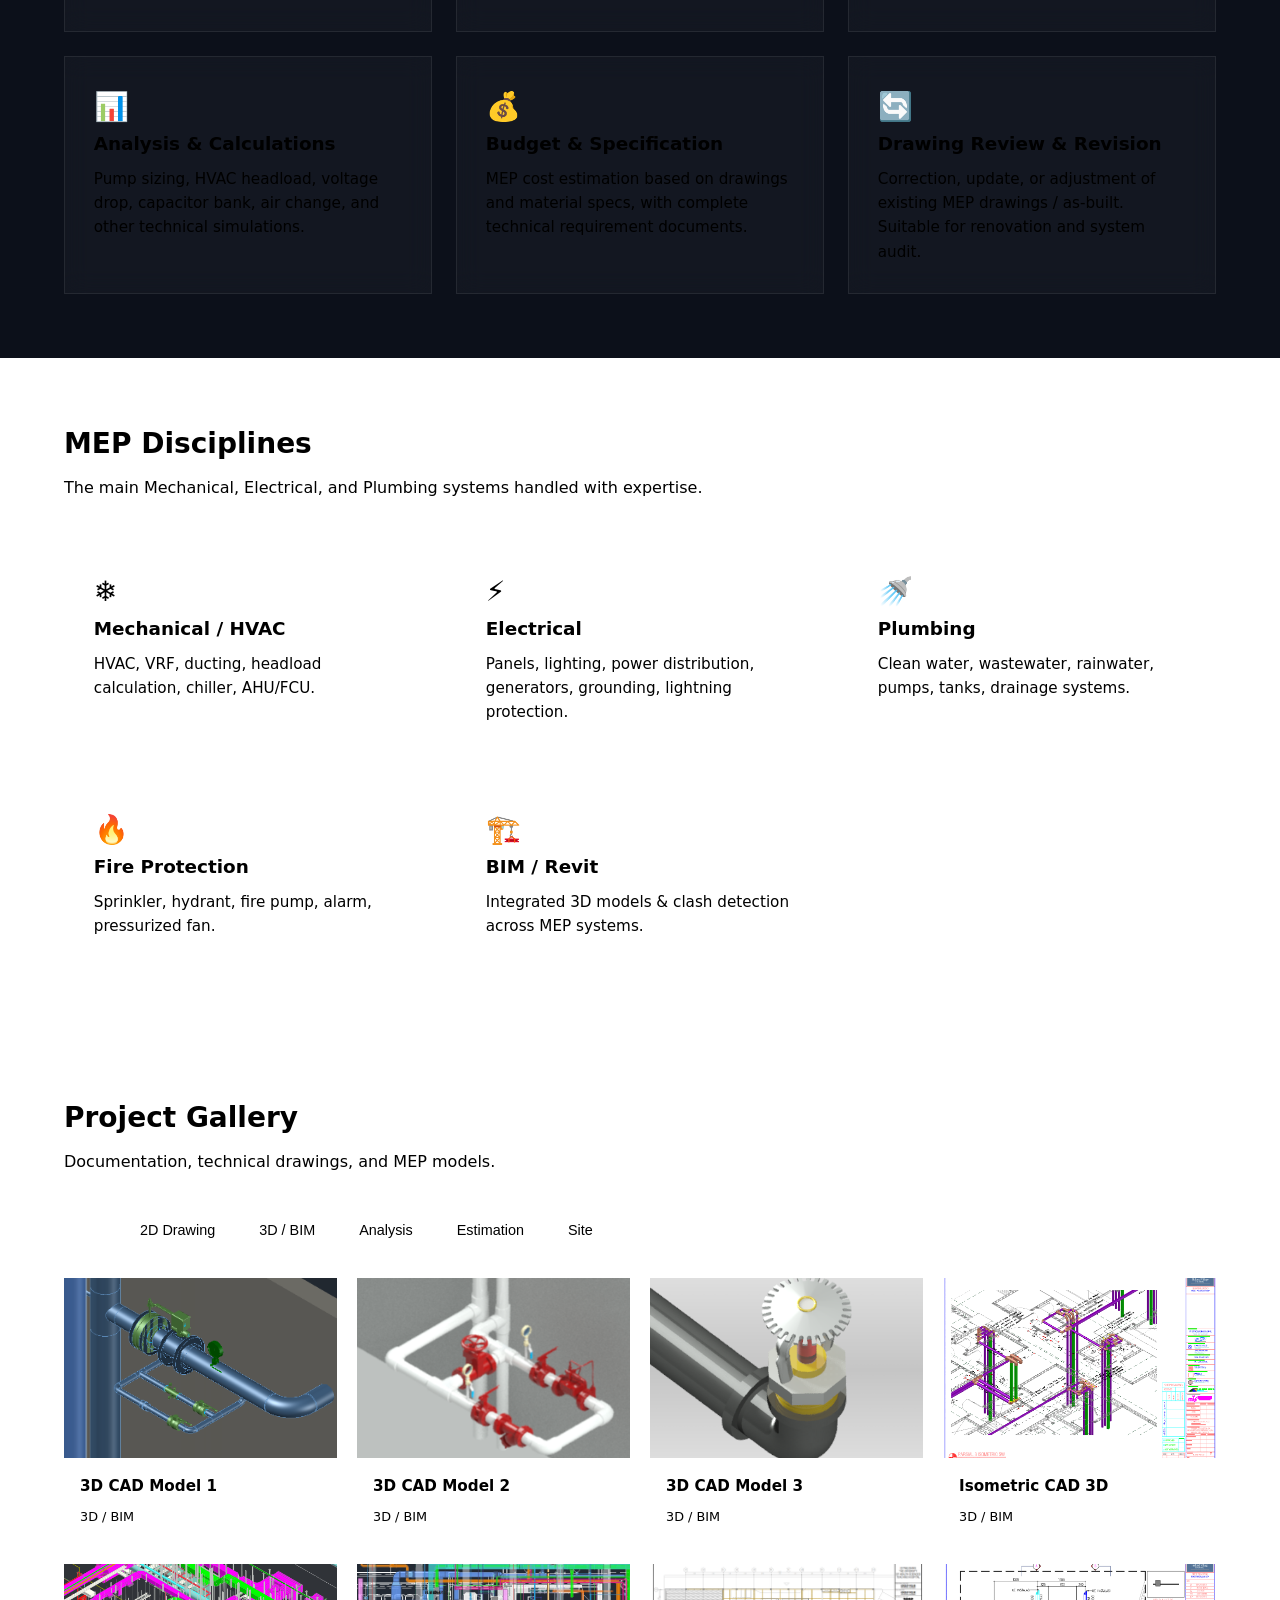
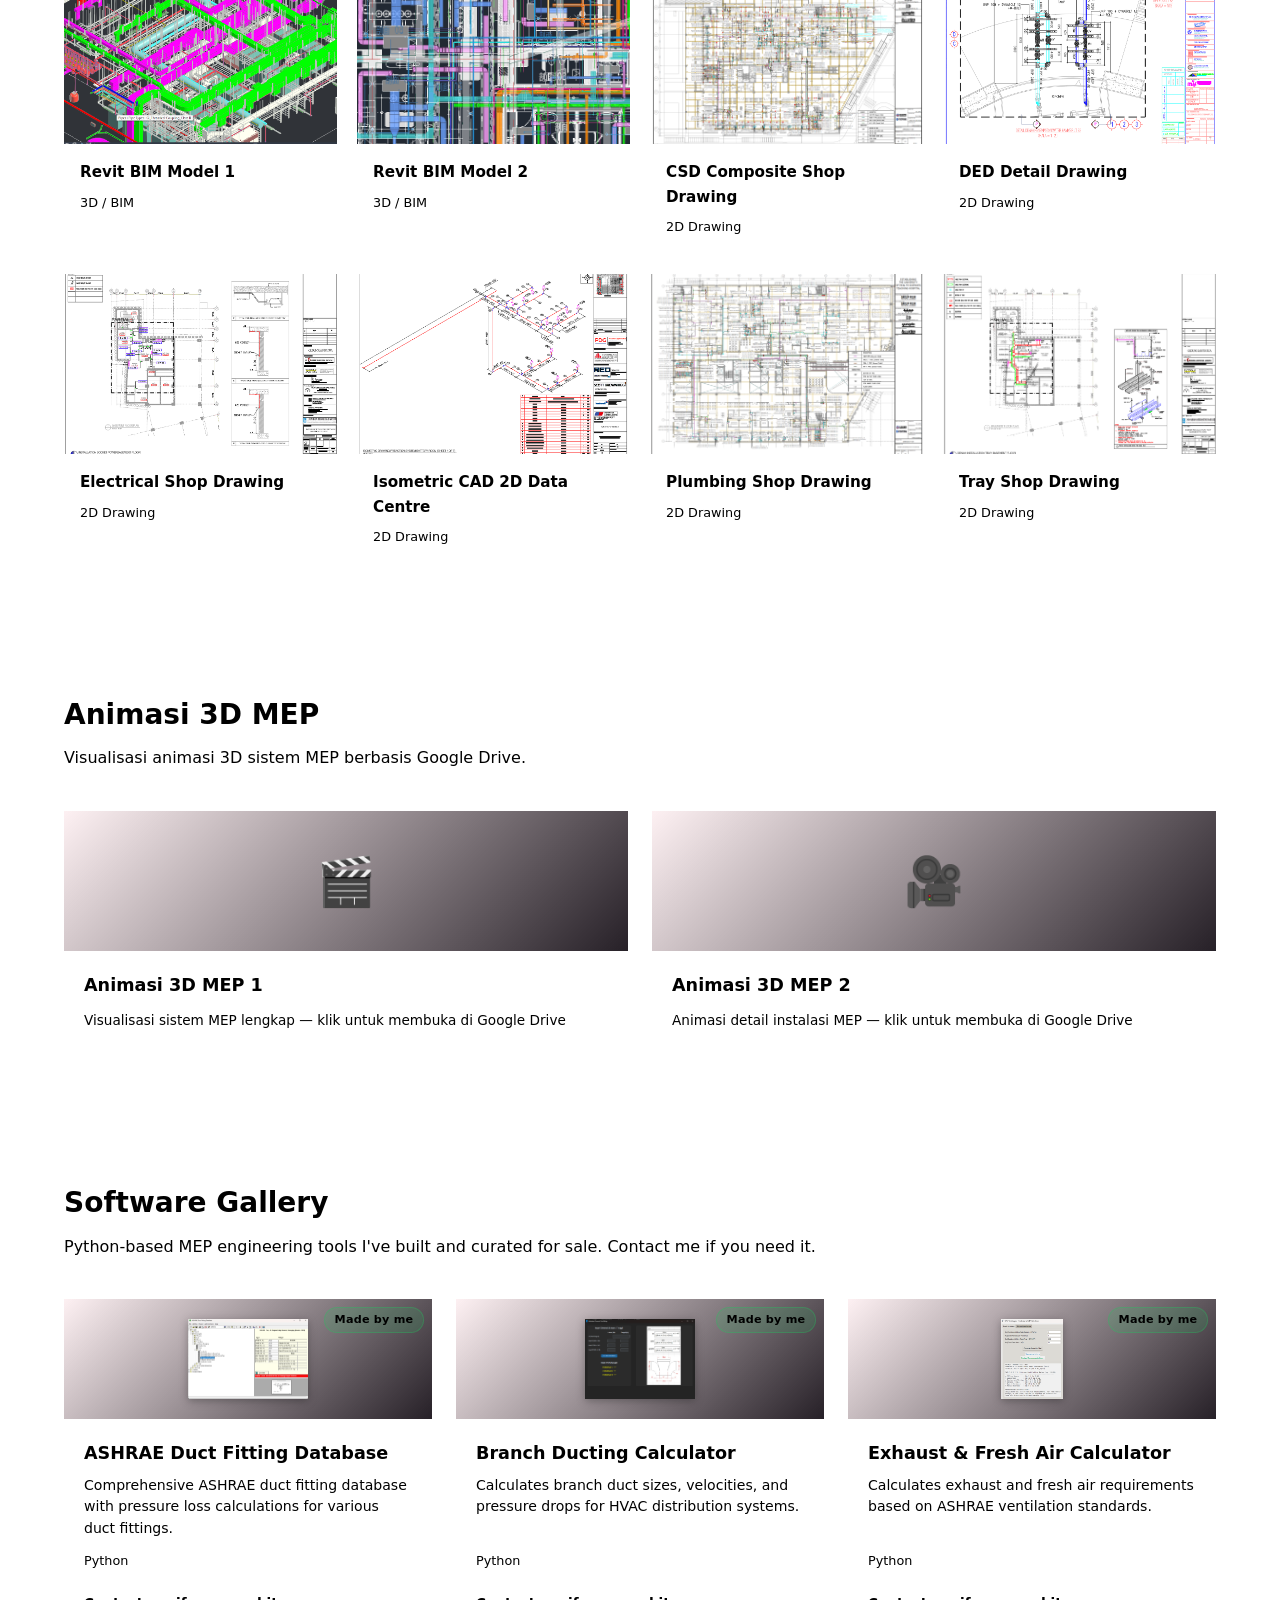
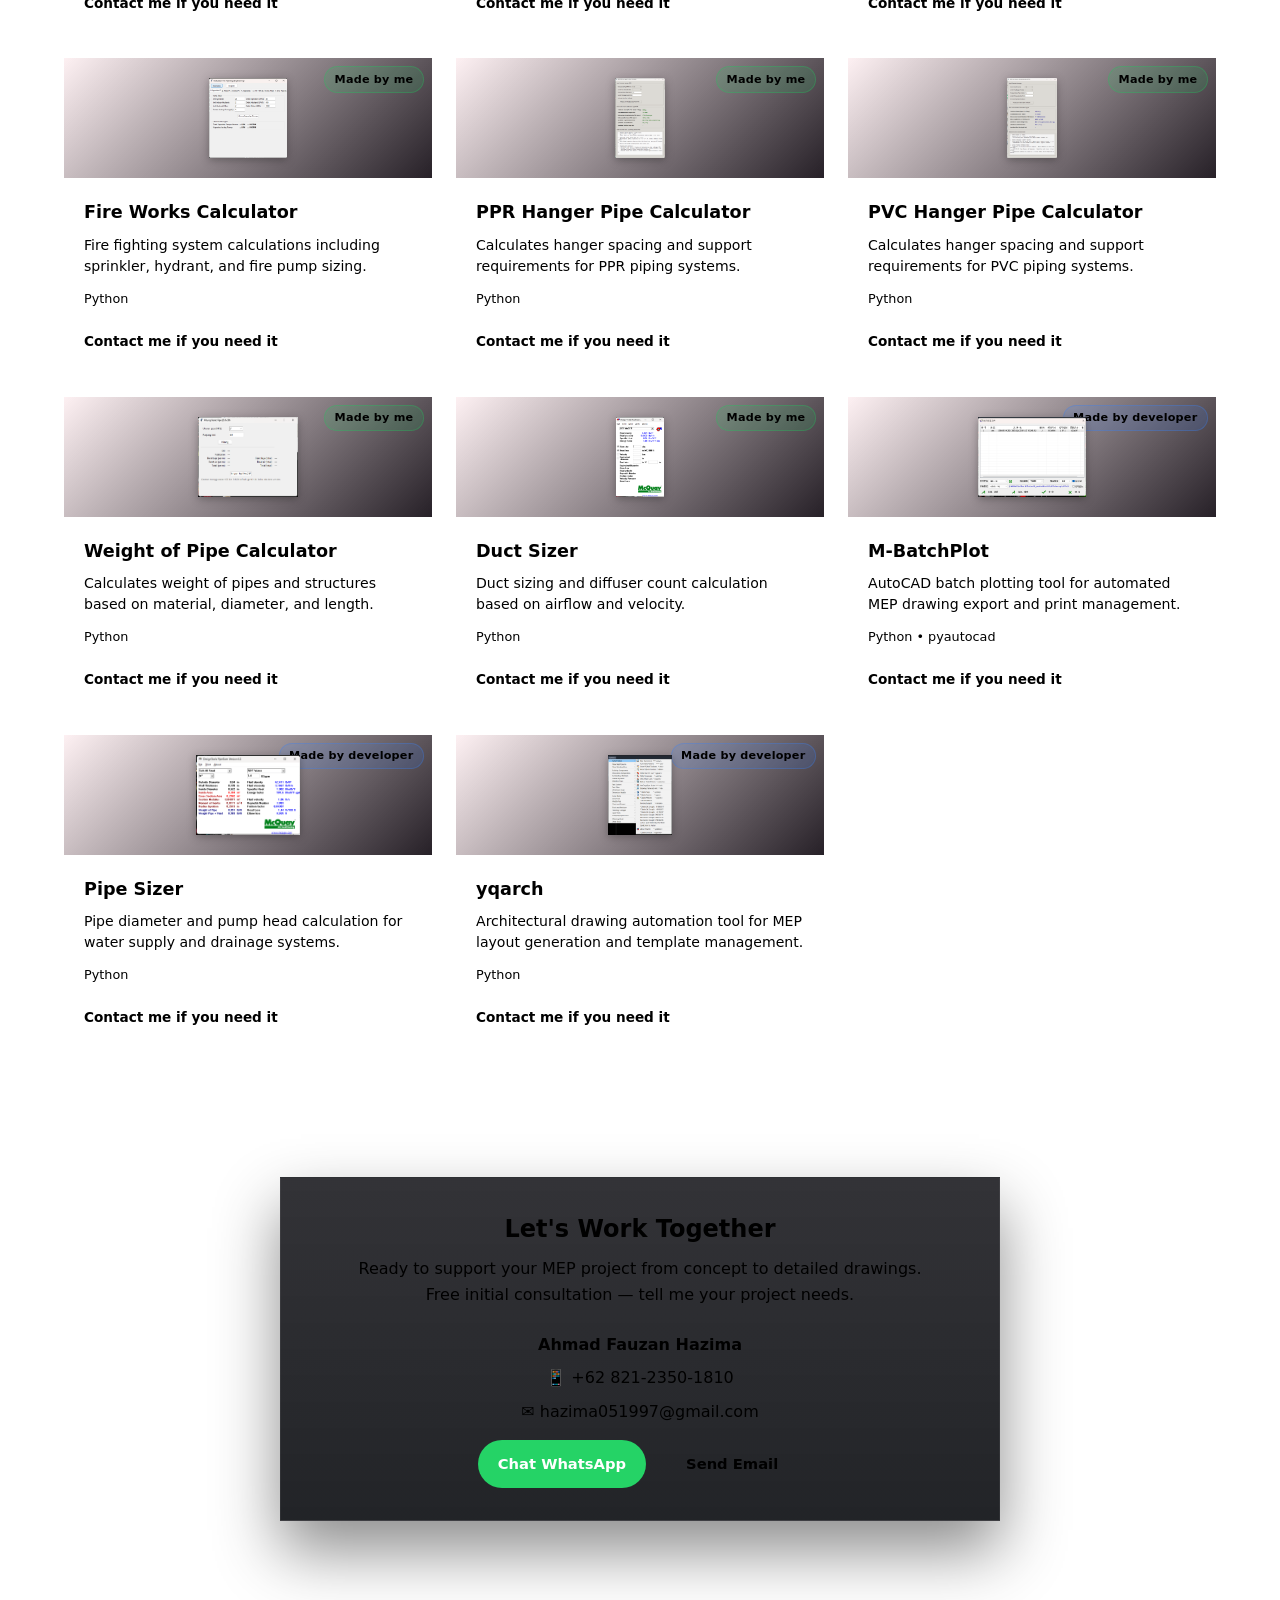
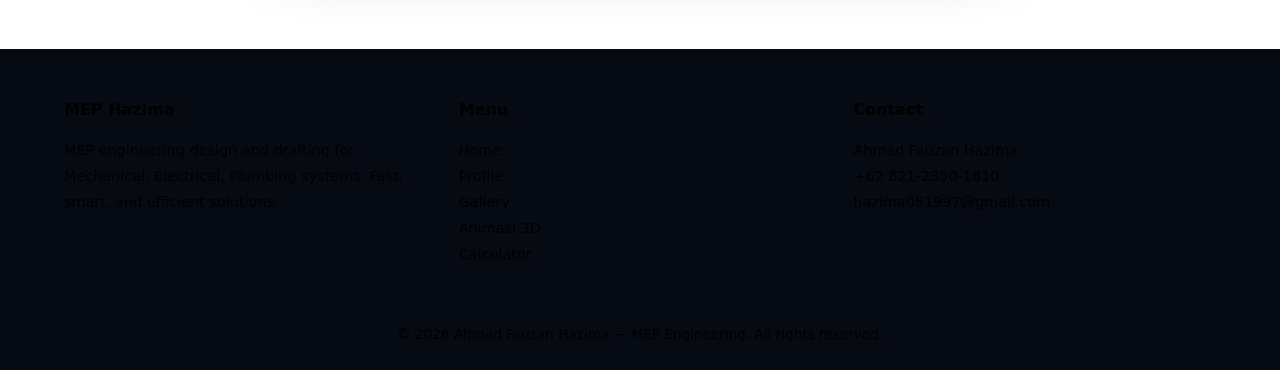
==== commit 2b4ab492: "Update index.html" ====
--- a/index.html
+++ b/index.html
@@ -1,4 +1,3 @@
-@@ -1,614 +1,623 @@
 <!DOCTYPE html>
 <html lang="en">
 <head>
@@ -621,633 +620,3 @@
 </body>
 </html>
 
-~
-</body>
-</html>
-
-
-=======
-<!DOCTYPE html>
-<html lang="en">
-<head>
-  <meta name="google-site-verification" content="-bllngCq3PzgQmmMH0VqFhsk_JgbjGuADqjW__jcUgk" />
-  <meta charset="UTF-8">
-  <meta name="viewport" content="width=device-width, initial-scale=1.0">
-  <title>MEP Engineering — Ahmad Fauzan Hazima</title>
-  <meta name="description" content="MEP engineering design, drafting, and technical calculation tools for Mechanical, Electrical, and Plumbing projects.">
-  <link rel="stylesheet" href="css/style.css">
-</head>
-  <!-- Google tag (gtag.js) -->
-<script async src="https://www.googletagmanager.com/gtag/js?id=G-D0GNT5E5FN"></script>
-<script>
-  window.dataLayer = window.dataLayer || [];
-  function gtag(){dataLayer.push(arguments);}
-  gtag('js', new Date());
-
-  gtag('config', 'G-D0GNT5E5FN');
-</script>
-<body>
-  <!-- NAVBAR -->
-  <nav class="navbar">
-    <div class="nav-container">
-      <div class="nav-brand">
-        <a href="index.html" class="logo">
-          MEP <span>Hazima</span>
-        </a>
-        <span class="nav-badge">Calculation Engineer</span>
-      </div>
-      <ul class="nav-links" id="navLinks">
-        <li><a href="#home" class="active">Home</a></li>
-        <li><a href="#gallery">Gallery</a></li>
-        <li><a href="#animasi3d">Animasi 3D</a></li>
-        <li><a href="#software">Software</a></li>
-
-        <li><a href="#contact">Contact</a></li>
-        <li><a href="profile.html" class="nav-highlight">👤 Profile</a></li>
-        <li><a href="calculator.html" class="nav-highlight">🔥 Calculator</a></li>
-      </ul>
-      <button class="nav-toggle" id="navToggle" aria-label="Menu">☰</button>
-    </div>
-  </nav>
-
-    <!-- HERO -->
-  <section class="hero" id="home">
-    <div class="container">
-      <div class="hero-grid">
-        <div class="hero-copy">
-          <h1>MEP Design & Drafting<br><span>Services</span></h1>
-          <p>Professional MEP engineering design and drafting for Mechanical, Electrical, Fire Fighting, Plumbing, HVAC, and Electronic systems — from concept to field-ready documentation.</p>
-          <div class="hero-buttons">
-            <a href="#services" class="btn btn-primary">View Services</a>
-            <a href="calculator.html" class="btn btn-outline">Free MEP Calculator</a>
-            <a href="https://wa.me/6282123501810" target="_blank" class="btn btn-wa">WhatsApp</a>
-          </div>
-          <div class="hero-badges">
-            <span>⚡ Electrical</span>
-            <span>🔥 Fire Fighting</span>
-            <span>🚿 Plumbing</span>
-            <span>❄️ HVAC</span>
-            <span>🔊 Electronic</span>
-          </div>
-        </div>
-
-        <div class="hero-visual">
-          <div class="pipe-scene">
-            <div class="pipe-line pipe-line-1"></div>
-            <div class="pipe-line pipe-line-2"></div>
-            <div class="pipe-line pipe-line-3"></div>
-            <div class="pipe-joint pipe-joint-1"></div>
-            <div class="pipe-joint pipe-joint-2"></div>
-            <div class="pipe-joint pipe-joint-3"></div>
-            <div class="pulse pulse-1"></div>
-            <div class="pulse pulse-2"></div>
-            <div class="pulse pulse-3"></div>
-          </div>
-        </div>
-      </div>
-
-      <!-- Stats — edit numbers here -->
-      <div class="stats">
-        <div class="stat-card">
-          <div class="number">12+</div>
-          <div class="label">Projects Completed</div>
-        </div>
-        <div class="stat-card">
-          <div class="number">11+</div>
-          <div class="label">Years Experience</div>
-        </div>
-        <div class="stat-card">
-          <div class="number">100%</div>
-          <div class="label">Commitment</div>
-        </div>
-        <div class="stat-card">
-          <div class="number">5</div>
-          <div class="label">MEP Disciplines</div>
-        </div>
-      </div>
-    </div>
-  </section>
-
-  <!-- ========== ABOUT ========== -->
-  <section class="section">
-    <div class="container">
-      <h2 class="section-title">Engineering Excellence</h2>
-      <p class="section-subtitle">Precise MEP drafting and planning for projects that need fast, reliable execution.</p>
-      <p style="max-width: 800px; color: var(--text-muted);">
-        I offer MEP engineering design and drafting services for commercial buildings, offices, hotels, apartments, hospitals, and industrial facilities.
-        The site also includes handy MEP calculators to speed up technical work.
-      </p>
-    </div>
-  </section>
-
-  <!-- ========== SERVICES ========== -->
-  <section class="section" id="services" style="background: #0c101a;">
-    <div class="container">
-      <h2 class="section-title">MEP Services</h2>
-      <p class="section-subtitle">Flexible MEP packages tailored to your project requirements.</p>
-
-      <div class="services-grid">
-        <div class="service-card">
-          <div class="icon">📐</div>
-          <h3>Full DED Services</h3>
-          <p>Complete engineering drawings, shop drawing, layout, single line, isometric details, technical reports, budget estimate, and technical specifications.</p>
-        </div>
-
-        <div class="service-card">
-          <div class="icon">🖼️</div>
-          <h3>2D Drawing Layout</h3>
-          <p>MEP 2D technical drawings from architectural plans: piping, ducting, cable trays, lighting points, panels, and sprinklers.</p>
-        </div>
-
-        <div class="service-card">
-          <div class="icon">🧊</div>
-          <h3>3D Modeling / BIM</h3>
-          <p>3D modeling using AutoCAD or Revit, ideal for clash detection, visualization, and prefabrication.</p>
-        </div>
-
-        <div class="service-card">
-          <div class="icon">📊</div>
-          <h3>Analysis & Calculations</h3>
-          <p>Pump sizing, HVAC headload, voltage drop, capacitor bank, air change, and other technical simulations.</p>
-        </div>
-
-        <div class="service-card">
-          <div class="icon">💰</div>
-          <h3>Budget & Specification</h3>
-          <p>MEP cost estimation based on drawings and material specs, with complete technical requirement documents.</p>
-        </div>
-
-        <div class="service-card">
-          <div class="icon">🔄</div>
-          <h3>Drawing Review & Revision</h3>
-          <p>Correction, update, or adjustment of existing MEP drawings / as-built. Suitable for renovation and system audit.</p>
-        </div>
-      </div>
-    </div>
-  </section>
-
-  <!-- ========== DISCIPLINES ========== -->
-  <section class="section">
-    <div class="container">
-      <h2 class="section-title">MEP Disciplines</h2>
-      <p class="section-subtitle">The main Mechanical, Electrical, and Plumbing systems handled with expertise.</p>
-
-      <div class="services-grid">
-        <div class="service-card">
-          <div class="icon">❄️</div>
-          <h3>Mechanical / HVAC</h3>
-          <p>HVAC, VRF, ducting, headload calculation, chiller, AHU/FCU.</p>
-        </div>
-        <div class="service-card">
-          <div class="icon">⚡</div>
-          <h3>Electrical</h3>
-          <p>Panels, lighting, power distribution, generators, grounding, lightning protection.</p>
-        </div>
-        <div class="service-card">
-          <div class="icon">🚿</div>
-          <h3>Plumbing</h3>
-          <p>Clean water, wastewater, rainwater, pumps, tanks, drainage systems.</p>
-        </div>
-        <div class="service-card">
-          <div class="icon">🔥</div>
-          <h3>Fire Protection</h3>
-          <p>Sprinkler, hydrant, fire pump, alarm, pressurized fan.</p>
-        </div>
-        <div class="service-card">
-          <div class="icon">🏗️</div>
-          <h3>BIM / Revit</h3>
-          <p>Integrated 3D models & clash detection across MEP systems.</p>
-        </div>
-      </div>
-    </div>
-  </section>
-
-  <!-- ========== GALLERY ========== -->
-  <section class="section" id="gallery">
-    <div class="container">
-      <h2 class="section-title">Project Gallery</h2>
-      <p class="section-subtitle">Documentation, technical drawings, and MEP models.</p>
-
-      <div class="gallery-filters">
-        <button class="filter-btn active" data-filter="all">All</button>
-        <button class="filter-btn" data-filter="2d">2D Drawing</button>
-        <button class="filter-btn" data-filter="3d">3D / BIM</button>
-        <button class="filter-btn" data-filter="analysis">Analysis</button>
-        <button class="filter-btn" data-filter="estimation">Estimation</button>
-        <button class="filter-btn" data-filter="site">Site</button>
-      </div>
-
-      <div class="gallery-grid" id="galleryGrid">
-        <!-- 3D / BIM -->
-        <div class="gallery-item" data-category="3d" data-full="images/Project Gallery/3D CAD 1.png">
-          <div class="thumb"><img src="images/Project Gallery/3D CAD 1.png" alt="3D CAD 1"></div>
-          <div class="info">
-            <h4>3D CAD Model 1</h4>
-            <span>3D / BIM</span>
-          </div>
-        </div>
-        <div class="gallery-item" data-category="3d" data-full="images/Project Gallery/3D CAD 2.png">
-          <div class="thumb"><img src="images/Project Gallery/3D CAD 2.png" alt="3D CAD 2"></div>
-          <div class="info">
-            <h4>3D CAD Model 2</h4>
-            <span>3D / BIM</span>
-          </div>
-        </div>
-        <div class="gallery-item" data-category="3d" data-full="images/Project Gallery/3D CAD 3.png">
-          <div class="thumb"><img src="images/Project Gallery/3D CAD 3.png" alt="3D CAD 3"></div>
-          <div class="info">
-            <h4>3D CAD Model 3</h4>
-            <span>3D / BIM</span>
-          </div>
-        </div>
-        <div class="gallery-item" data-category="3d" data-full="images/Project Gallery/ISOMETRIC CAD 3D.png">
-          <div class="thumb"><img src="images/Project Gallery/ISOMETRIC CAD 3D.png" alt="Isometric CAD 3D"></div>
-          <div class="info">
-            <h4>Isometric CAD 3D</h4>
-            <span>3D / BIM</span>
-          </div>
-        </div>
-        <div class="gallery-item" data-category="3d" data-full="images/Project Gallery/MODEL REVIT BIM 1.png">
-          <div class="thumb"><img src="images/Project Gallery/MODEL REVIT BIM 1.png" alt="Revit BIM 1"></div>
-          <div class="info">
-            <h4>Revit BIM Model 1</h4>
-            <span>3D / BIM</span>
-          </div>
-        </div>
-        <div class="gallery-item" data-category="3d" data-full="images/Project Gallery/MODEL REVIT BIM 2.png">
-          <div class="thumb"><img src="images/Project Gallery/MODEL REVIT BIM 2.png" alt="Revit BIM 2"></div>
-          <div class="info">
-            <h4>Revit BIM Model 2</h4>
-            <span>3D / BIM</span>
-          </div>
-        </div>
-        <!-- 2D Drawing -->
-        <div class="gallery-item" data-category="2d" data-full="images/Project Gallery/CSD COMPOSITE SHOP DRAWING.png">
-          <div class="thumb"><img src="images/Project Gallery/CSD COMPOSITE SHOP DRAWING.png" alt="CSD Composite Shop Drawing"></div>
-          <div class="info">
-            <h4>CSD Composite Shop Drawing</h4>
-            <span>2D Drawing</span>
-          </div>
-        </div>
-        <div class="gallery-item" data-category="2d" data-full="images/Project Gallery/DED DETAIL DRAWING.png">
-          <div class="thumb"><img src="images/Project Gallery/DED DETAIL DRAWING.png" alt="DED Detail Drawing"></div>
-          <div class="info">
-            <h4>DED Detail Drawing</h4>
-            <span>2D Drawing</span>
-          </div>
-        </div>
-        <div class="gallery-item" data-category="2d" data-full="images/Project Gallery/ELECTRICAL SHOP DRAWING.png">
-          <div class="thumb"><img src="images/Project Gallery/ELECTRICAL SHOP DRAWING.png" alt="Electrical Shop Drawing"></div>
-          <div class="info">
-            <h4>Electrical Shop Drawing</h4>
-            <span>2D Drawing</span>
-          </div>
-        </div>
-        <div class="gallery-item" data-category="2d" data-full="images/Project Gallery/ISOMETRIC CAD 2D DATA CENTRE.png">
-          <div class="thumb"><img src="images/Project Gallery/ISOMETRIC CAD 2D DATA CENTRE.png" alt="Isometric CAD 2D Data Centre"></div>
-          <div class="info">
-            <h4>Isometric CAD 2D Data Centre</h4>
-            <span>2D Drawing</span>
-          </div>
-        </div>
-        <div class="gallery-item" data-category="2d" data-full="images/Project Gallery/PLUMBING SHOP DRAWING.png">
-          <div class="thumb"><img src="images/Project Gallery/PLUMBING SHOP DRAWING.png" alt="Plumbing Shop Drawing"></div>
-          <div class="info">
-            <h4>Plumbing Shop Drawing</h4>
-            <span>2D Drawing</span>
-          </div>
-        </div>
-        <div class="gallery-item" data-category="2d" data-full="images/Project Gallery/TRAY SHOP DRAWING.png">
-          <div class="thumb"><img src="images/Project Gallery/TRAY SHOP DRAWING.png" alt="Tray Shop Drawing"></div>
-          <div class="info">
-            <h4>Tray Shop Drawing</h4>
-            <span>2D Drawing</span>
-          </div>
-        </div>
-      </div>
-    </div>
-  </section>
-
-  <!-- ========== ANIMASI 3D ========== -->
-  <section class="section" id="animasi3d">
-    <div class="container">
-      <h2 class="section-title">Animasi 3D MEP</h2>
-      <p class="section-subtitle">Visualisasi animasi 3D sistem MEP berbasis Google Drive.</p>
-
-      <div class="animasi-grid" id="animasiGrid">
-        <a href="https://drive.google.com/file/d/1e2u2bgzXnaUazNjmnSXeYnSkI7oCQz_0/view?usp=sharing"
-           target="_blank" class="animasi-card" data-anim="1">
-          <div class="animasi-thumb">
-            <span class="animasi-emoji">🎬</span>
-          </div>
-          <div class="animasi-info">
-            <h4>Animasi 3D MEP 1</h4>
-            <span class="animasi-desc">Visualisasi sistem MEP lengkap — klik untuk membuka di Google Drive</span>
-          </div>
-        </a>
-        <a href="https://drive.google.com/file/d/19jzfbIkAczXFQRdIl1_G5Oy-l3kG4Eod/view?usp=sharing"
-           target="_blank" class="animasi-card" data-anim="2">
-          <div class="animasi-thumb">
-            <span class="animasi-emoji">🎥</span>
-          </div>
-          <div class="animasi-info">
-            <h4>Animasi 3D MEP 2</h4>
-            <span class="animasi-desc">Animasi detail instalasi MEP — klik untuk membuka di Google Drive</span>
-          </div>
-        </a>
-      </div>
-    </div>
-  </section>
-
-  <!-- ========== SOFTWARE GALLERY ========== -->
-  <section class="section" id="software">
-    <div class="container">
-      <h2 class="section-title">Software Gallery</h2>
-      <p class="section-subtitle">Python-based MEP engineering tools I've built and curated for sale. Contact me if you need it.</p>
-
-      <div class="software-grid">
-
-        <div class="software-card">
-          <div class="software-thumb">
-            <span class="badge-made">Made by me</span>
-            <img src="images/Software/ASHRAE Duct Fitting Database v5.0.10.png" alt="ASHRAE Duct Fitting Database" class="software-img">
-          </div>
-          <div class="software-info">
-            <h3>ASHRAE Duct Fitting Database</h3>
-            <p class="software-desc">Comprehensive ASHRAE duct fitting database with pressure loss calculations for various duct fittings.</p>
-            <div class="software-lang">Python</div>
-            <a href="https://wa.me/6282123501810" target="_blank" class="software-contact">Contact me if you need it</a>
-          </div>
-        </div>
-
-        <div class="software-card">
-          <div class="software-thumb">
-            <span class="badge-made">Made by me</span>
-            <img src="images/Software/CALCULATOR BRANCH DUCTING by me.png" alt="Branch Ducting Calculator" class="software-img">
-          </div>
-          <div class="software-info">
-            <h3>Branch Ducting Calculator</h3>
-            <p class="software-desc">Calculates branch duct sizes, velocities, and pressure drops for HVAC distribution systems.</p>
-            <div class="software-lang">Python</div>
-            <a href="https://wa.me/6282123501810" target="_blank" class="software-contact">Contact me if you need it</a>
-          </div>
-        </div>
-
-        <div class="software-card">
-          <div class="software-thumb">
-            <span class="badge-made">Made by me</span>
-            <img src="images/Software/CALCULATOR EXHAUST & FRESH AIR by me.png" alt="Exhaust & Fresh Air Calculator" class="software-img">
-          </div>
-          <div class="software-info">
-            <h3>Exhaust & Fresh Air Calculator</h3>
-            <p class="software-desc">Calculates exhaust and fresh air requirements based on ASHRAE ventilation standards.</p>
-            <div class="software-lang">Python</div>
-            <a href="https://wa.me/6282123501810" target="_blank" class="software-contact">Contact me if you need it</a>
-          </div>
-        </div>
-
-        <div class="software-card">
-          <div class="software-thumb">
-            <span class="badge-made">Made by me</span>
-            <img src="images/Software/CALCULATOR FIRE WORKS by me.png" alt="Fire Works Calculator" class="software-img">
-          </div>
-          <div class="software-info">
-            <h3>Fire Works Calculator</h3>
-            <p class="software-desc">Fire fighting system calculations including sprinkler, hydrant, and fire pump sizing.</p>
-            <div class="software-lang">Python</div>
-            <a href="https://wa.me/6282123501810" target="_blank" class="software-contact">Contact me if you need it</a>
-          </div>
-        </div>
-
-        <div class="software-card">
-          <div class="software-thumb">
-            <span class="badge-made">Made by me</span>
-            <img src="images/Software/CALCULATOR PPR HANGER PIPE by me.png" alt="PPR Hanger Pipe Calculator" class="software-img">
-          </div>
-          <div class="software-info">
-            <h3>PPR Hanger Pipe Calculator</h3>
-            <p class="software-desc">Calculates hanger spacing and support requirements for PPR piping systems.</p>
-            <div class="software-lang">Python</div>
-            <a href="https://wa.me/6282123501810" target="_blank" class="software-contact">Contact me if you need it</a>
-          </div>
-        </div>
-
-        <div class="software-card">
-          <div class="software-thumb">
-            <span class="badge-made">Made by me</span>
-            <img src="images/Software/CALCULATOR PVC HANGER PIPE by me.png" alt="PVC Hanger Pipe Calculator" class="software-img">
-          </div>
-          <div class="software-info">
-            <h3>PVC Hanger Pipe Calculator</h3>
-            <p class="software-desc">Calculates hanger spacing and support requirements for PVC piping systems.</p>
-            <div class="software-lang">Python</div>
-            <a href="https://wa.me/6282123501810" target="_blank" class="software-contact">Contact me if you need it</a>
-          </div>
-        </div>
-
-        <div class="software-card">
-          <div class="software-thumb">
-            <span class="badge-made">Made by me</span>
-            <img src="images/Software/CALCULATOR WEIGHT OF PIPE by me.png" alt="Weight of Pipe Calculator" class="software-img">
-          </div>
-          <div class="software-info">
-            <h3>Weight of Pipe Calculator</h3>
-            <p class="software-desc">Calculates weight of pipes and structures based on material, diameter, and length.</p>
-            <div class="software-lang">Python</div>
-            <a href="https://wa.me/6282123501810" target="_blank" class="software-contact">Contact me if you need it</a>
-          </div>
-        </div>
-
-        <div class="software-card">
-          <div class="software-thumb">
-            <span class="badge-made">Made by me</span>
-            <img src="images/Software/Duct Sizer.png" alt="Duct Sizer" class="software-img">
-          </div>
-          <div class="software-info">
-            <h3>Duct Sizer</h3>
-            <p class="software-desc">Duct sizing and diffuser count calculation based on airflow and velocity.</p>
-            <div class="software-lang">Python</div>
-            <a href="https://wa.me/6282123501810" target="_blank" class="software-contact">Contact me if you need it</a>
-          </div>
-        </div>
-
-        <div class="software-card">
-          <div class="software-thumb">
-            <span class="badge-dev">Made by developer</span>
-            <img src="images/Software/M-BatchPlot(64Bit)V20250915A.png" alt="M-BatchPlot" class="software-img">
-          </div>
-          <div class="software-info">
-            <h3>M-BatchPlot</h3>
-            <p class="software-desc">AutoCAD batch plotting tool for automated MEP drawing export and print management.</p>
-            <div class="software-lang">Python • pyautocad</div>
-            <a href="https://wa.me/6282123501810" target="_blank" class="software-contact">Contact me if you need it</a>
-          </div>
-        </div>
-
-        <div class="software-card">
-          <div class="software-thumb">
-            <span class="badge-dev">Made by developer</span>
-            <img src="images/Software/Pipe Sizer.png" alt="Pipe Sizer" class="software-img">
-          </div>
-          <div class="software-info">
-            <h3>Pipe Sizer</h3>
-            <p class="software-desc">Pipe diameter and pump head calculation for water supply and drainage systems.</p>
-            <div class="software-lang">Python</div>
-            <a href="https://wa.me/6282123501810" target="_blank" class="software-contact">Contact me if you need it</a>
-          </div>
-        </div>
-
-        <div class="software-card">
-          <div class="software-thumb">
-            <span class="badge-dev">Made by developer</span>
-            <img src="images/Software/yqarch_big5.png" alt="yqarch" class="software-img">
-          </div>
-          <div class="software-info">
-            <h3>yqarch</h3>
-            <p class="software-desc">Architectural drawing automation tool for MEP layout generation and template management.</p>
-            <div class="software-lang">Python</div>
-            <a href="https://wa.me/6282123501810" target="_blank" class="software-contact">Contact me if you need it</a>
-          </div>
-        </div>
-
-      </div>
-    </div>
-  </section>
-
-
-  <!-- ========== CONTACT ========== -->
-
-  <section class="section" id="contact">
-    <div class="container">
-      <div class="contact-box">
-        <h2>Let's Work Together</h2>
-        <p>Ready to support your MEP project from concept to detailed drawings.<br>Free initial consultation — tell me your project needs.</p>
-
-        <div class="contact-info">
-          <div><strong>Ahmad Fauzan Hazima</strong></div>
-          <div>📱 <a href="https://wa.me/6282123501810" target="_blank">+62 821-2350-1810</a></div>
-          <div>✉️ <a href="mailto:hazima051997@gmail.com">hazima051997@gmail.com</a></div>
-        </div>
-
-        <div style="display: flex; gap: 1rem; justify-content: center; flex-wrap: wrap;">
-          <a href="https://wa.me/6282123501810" target="_blank" class="btn btn-wa">Chat WhatsApp</a>
-          <a href="mailto:hazima051997@gmail.com" class="btn btn-outline">Send Email</a>
-        </div>
-      </div>
-    </div>
-  </section>
-
-  <!-- ========== FOOTER ========== -->
-  <footer class="footer">
-    <div class="container">
-      <div class="footer-grid">
-        <div>
-          <h4>MEP Hazima</h4>
-          <p>MEP engineering design and drafting for Mechanical, Electrical, Plumbing systems. Fast, smart, and efficient solutions.</p>
-        </div>
-        <div>
-          <h4>Menu</h4>
-          <p><a href="#home">Home</a></p>
-          <p><a href="profile.html">Profile</a></p>
-          <p><a href="#gallery">Gallery</a></p>
-          <p><a href="#animasi3d">Animasi 3D</a></p>
-          <p><a href="calculator.html">Calculator</a></p>
-
-        </div>
-        <div>
-          <h4>Contact</h4>
-          <p>Ahmad Fauzan Hazima</p>
-          <p><a href="https://wa.me/6282123501810">+62 821-2350-1810</a></p>
-          <p><a href="mailto:hazima051997@gmail.com">hazima051997@gmail.com</a></p>
-        </div>
-      </div>
-      <div class="footer-bottom">
-        © 2026 Ahmad Fauzan Hazima — MEP Engineering. All rights reserved.
-      </div>
-    </div>
-  </footer>
-
-  <!-- LIGHTBOX -->
-  <div class="lightbox" id="lightbox">
-    <div class="lightbox-content">
-      <img src="" alt="" id="lightboxImg">
-      <div class="lightbox-caption" id="lightboxCaption"></div>
-      <div class="lightbox-close" id="lightboxClose">&times;</div>
-    </div>
-  </div>
-
-  <script src="js/main.js"></script>
-  <script>
-    document.addEventListener('DOMContentLoaded', () => {
-      // ========== GALLERY FILTER ==========
-      document.querySelectorAll('.filter-btn').forEach(btn => {
-        btn.addEventListener('click', () => {
-          document.querySelectorAll('.filter-btn').forEach(b => b.classList.remove('active'));
-          btn.classList.add('active');
-          const filter = btn.dataset.filter;
-          document.querySelectorAll('.gallery-item').forEach(item => {
-            item.style.display = filter === 'all' || item.dataset.category === filter ? '' : 'none';
-          });
-        });
-      });
-
-      // ========== LIGHTBOX ==========
-      const lightbox = document.getElementById('lightbox');
-      const lightboxImg = document.getElementById('lightboxImg');
-      const lightboxCaption = document.getElementById('lightboxCaption');
-      const lightboxClose = document.getElementById('lightboxClose');
-
-      function openLightbox(imgSrc, caption) {
-        lightboxImg.src = imgSrc;
-        lightboxImg.alt = caption;
-        lightboxCaption.textContent = caption;
-        lightbox.classList.add('active');
-        document.body.style.overflow = 'hidden';
-      }
-
-      function closeLightbox() {
-        lightbox.classList.remove('active');
-        lightboxImg.src = '';
-        document.body.style.overflow = '';
-      }
-
-      // Open lightbox on gallery item click
-      document.querySelectorAll('.gallery-item').forEach(item => {
-        item.addEventListener('click', () => {
-          const imgSrc = item.getAttribute('data-full');
-          const caption = item.querySelector('.info h4').textContent;
-          openLightbox(imgSrc, caption);
-        });
-      });
-
-      // Close handlers
-      if (lightboxClose) {
-        lightboxClose.addEventListener('click', closeLightbox);
-      }
-      if (lightbox) {
-        lightbox.addEventListener('click', (e) => {
-          if (e.target === lightbox) closeLightbox();
-        });
-      }
-
-      // ESC key to close
-      document.addEventListener('keydown', (e) => {
-        if (e.key === 'Escape' && lightbox.classList.contains('active')) {
-          closeLightbox();
-        }
-      });
-
-      // ========== NAV ACTIVE ==========
-      document.querySelectorAll('.nav-links a').forEach(link => {
-        link.addEventListener('click', () => {
-          document.querySelectorAll('.nav-links a').forEach(a => a.classList.remove('active'));
-          link.classList.add('active');
-        });
-      });
-    });
-  </script>
-</body>
-</html>
-
-
->>>>>>> 57b888311c598309cfad42dd1a17f5d94feda292
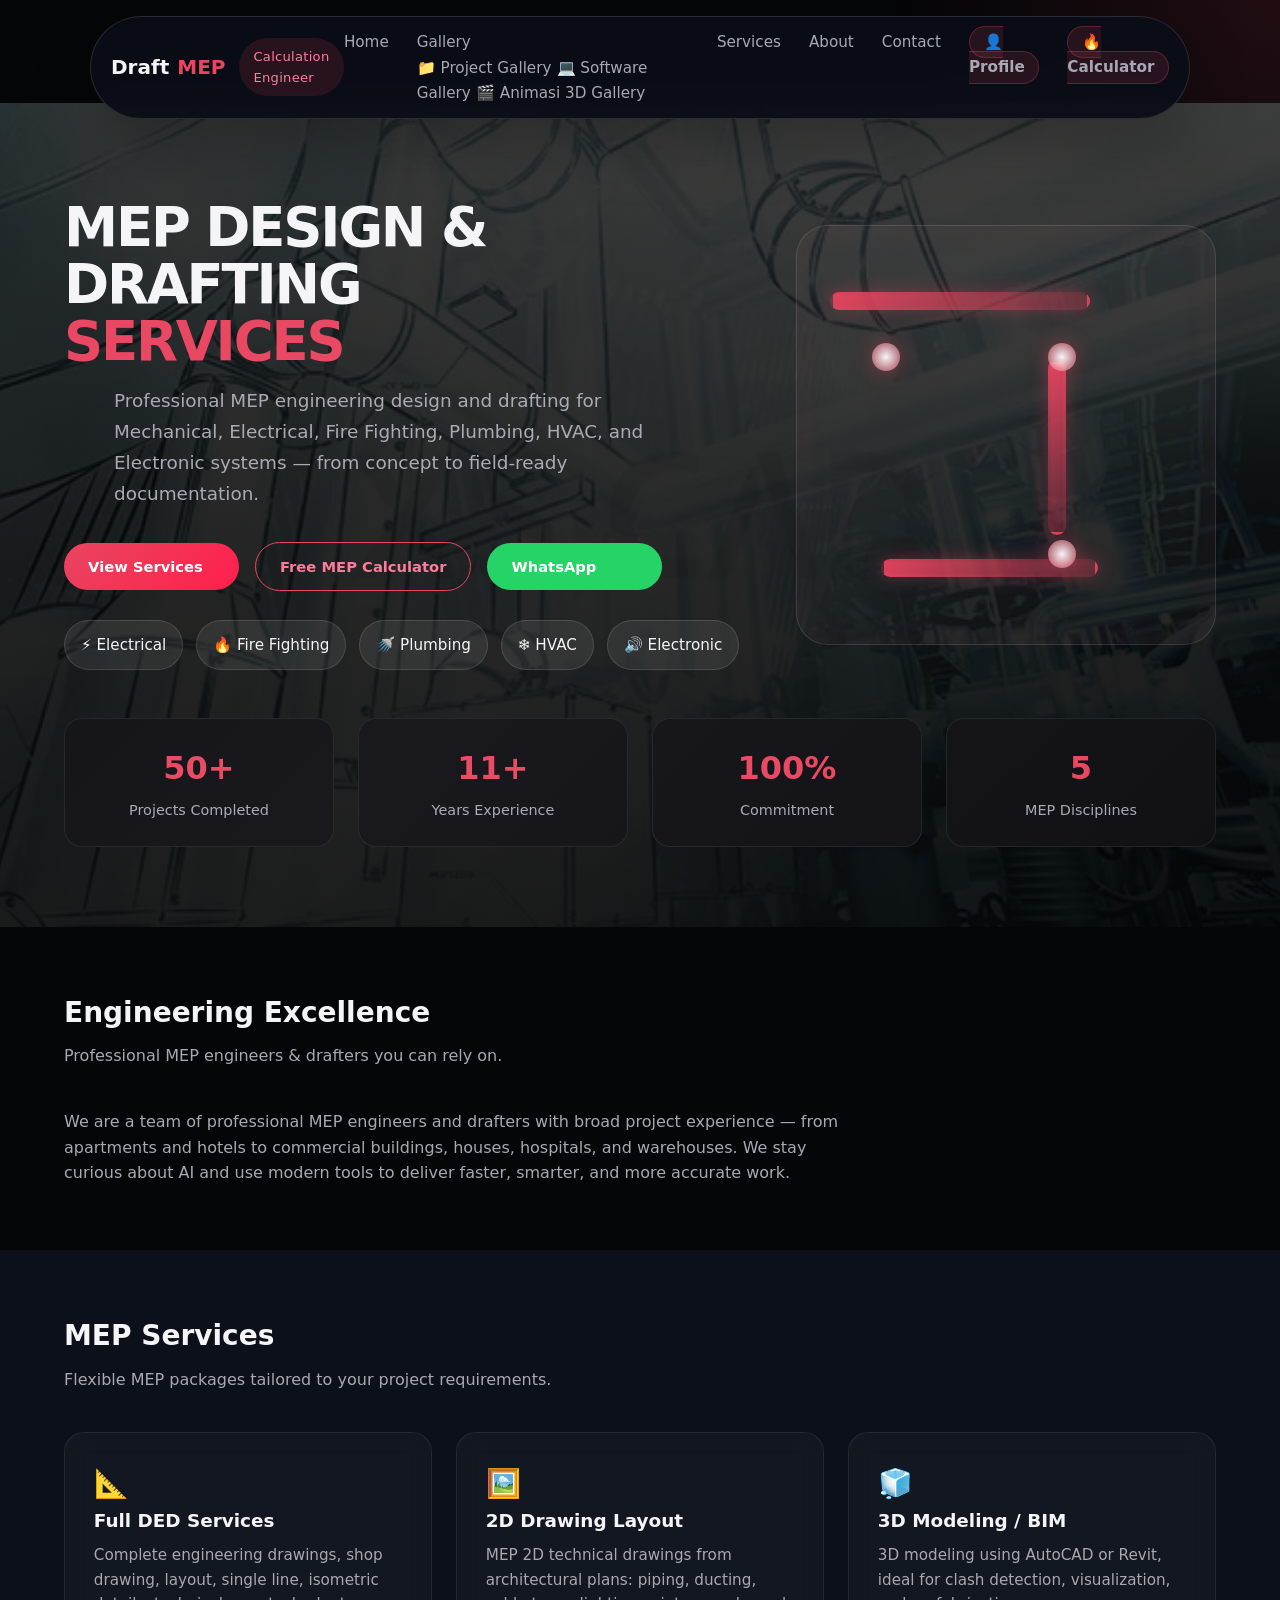
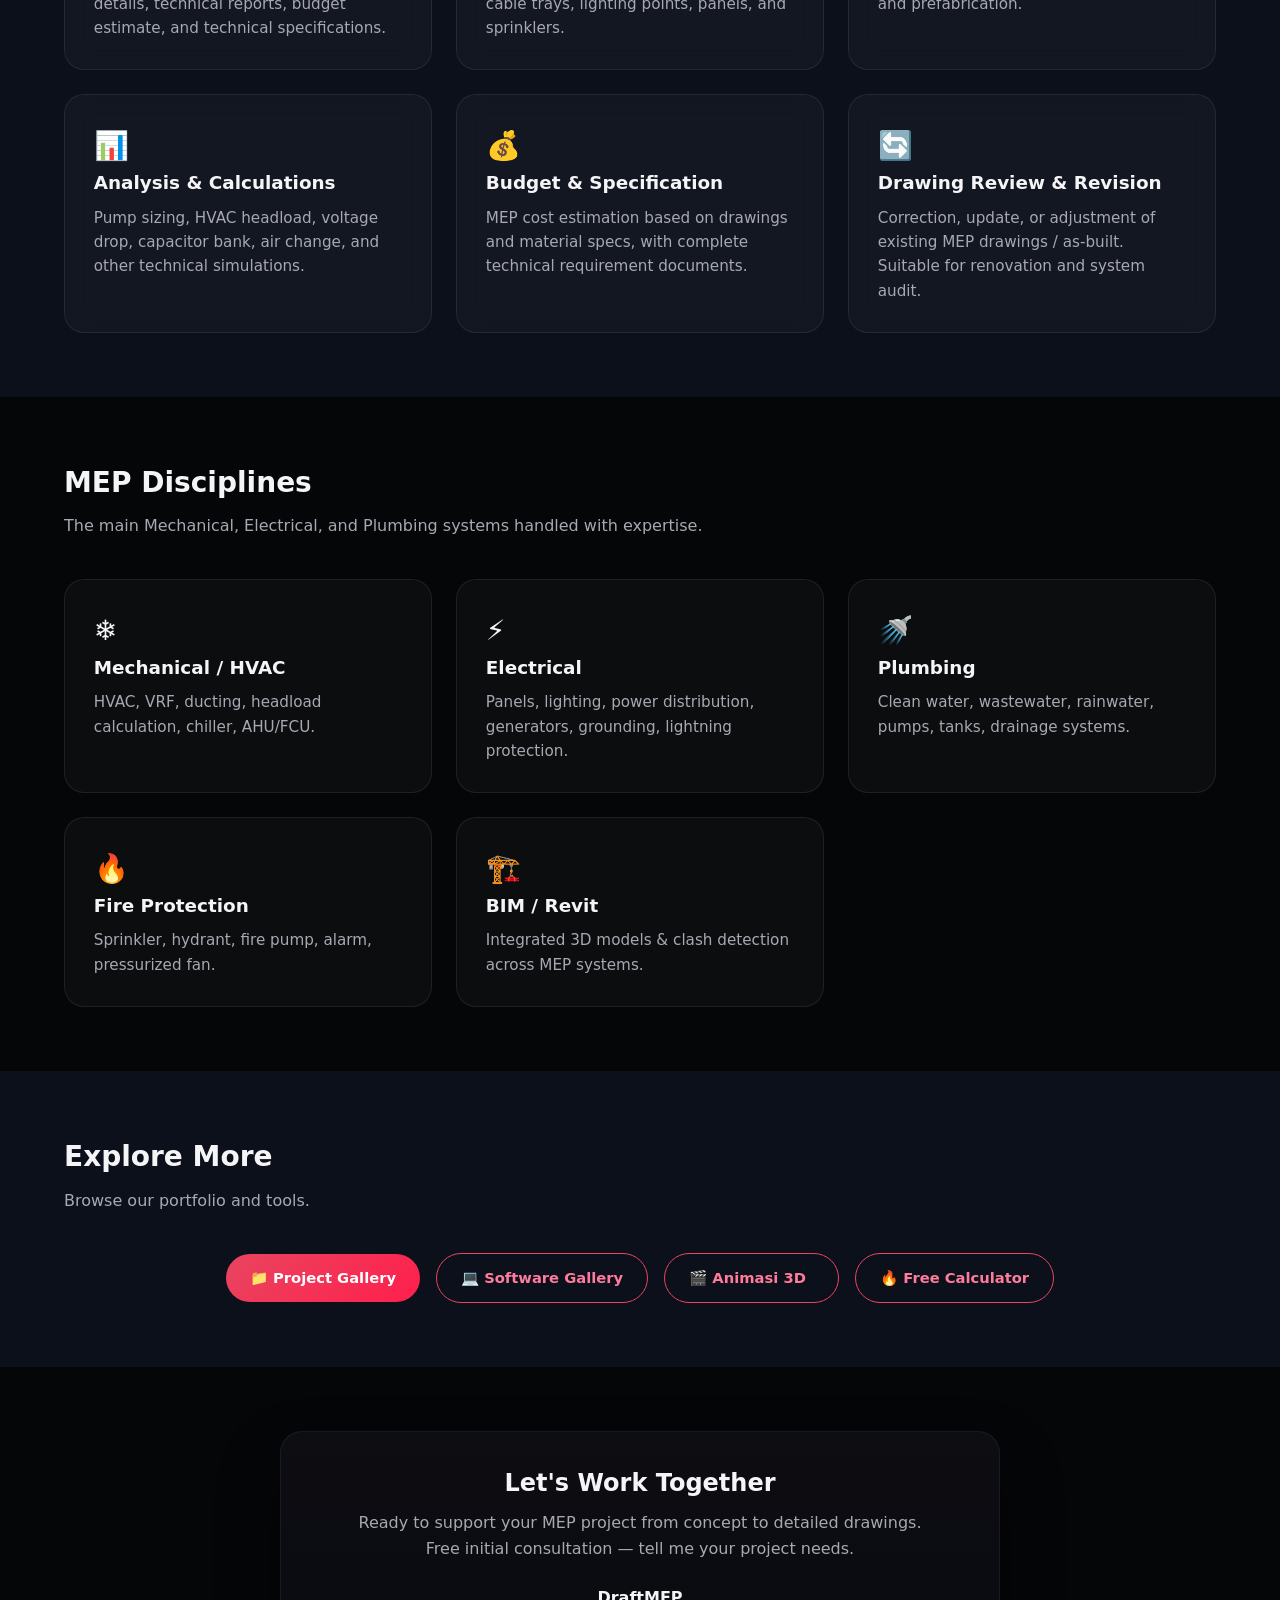
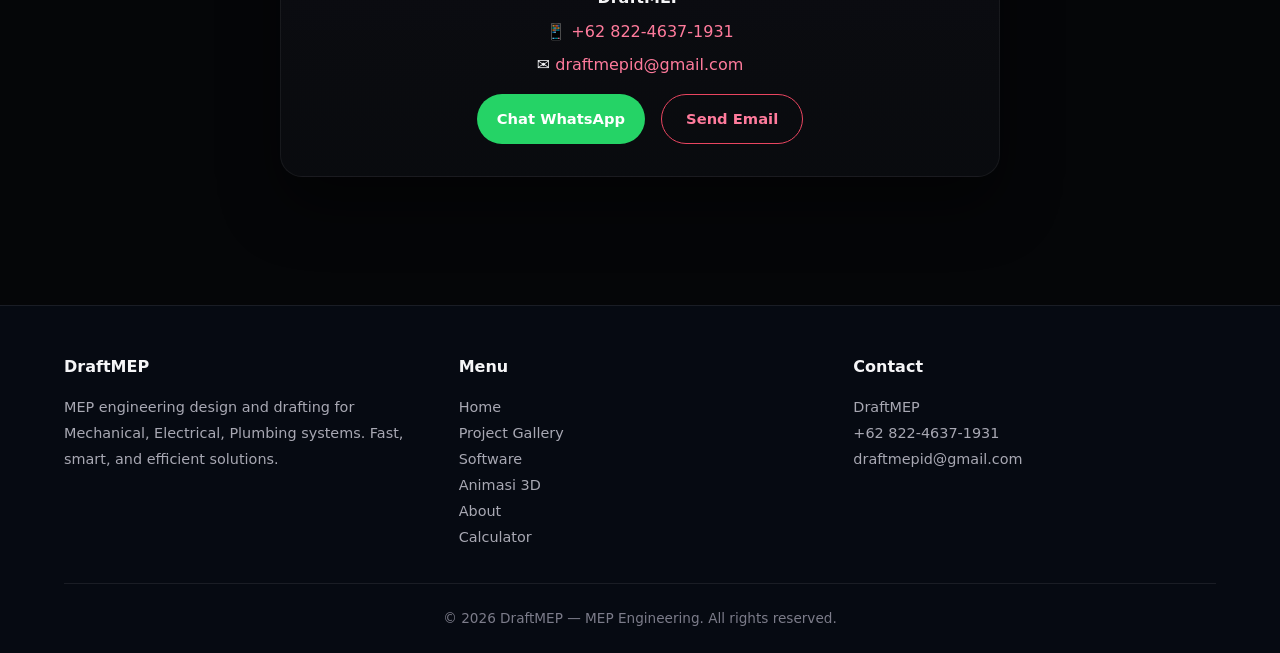
==== commit 904bec7f: "Update DraftMEP site" ====
--- a/index.html
+++ b/index.html
@@ -4,36 +4,41 @@
   <meta name="google-site-verification" content="-bllngCq3PzgQmmMH0VqFhsk_JgbjGuADqjW__jcUgk" />
   <meta charset="UTF-8">
   <meta name="viewport" content="width=device-width, initial-scale=1.0">
-  <title>MEP Engineering — Ahmad Fauzan Hazima</title>
+  <title>DraftMEP — MEP Engineering & Drafting</title>
   <meta name="description" content="MEP engineering design, drafting, and technical calculation tools for Mechanical, Electrical, and Plumbing projects.">
   <link rel="stylesheet" href="css/style.css">
+  <!-- Google tag (gtag.js) -->
+  <script async src="https://www.googletagmanager.com/gtag/js?id=G-D0GNT5E5FN"></script>
+  <script>
+    window.dataLayer = window.dataLayer || [];
+    function gtag(){dataLayer.push(arguments);}
+    gtag('js', new Date());
+    gtag('config', 'G-D0GNT5E5FN');
+  </script>
 </head>
-  <!-- Google tag (gtag.js) -->
-<script async src="https://www.googletagmanager.com/gtag/js?id=G-D0GNT5E5FN"></script>
-<script>
-  window.dataLayer = window.dataLayer || [];
-  function gtag(){dataLayer.push(arguments);}
-  gtag('js', new Date());
-
-  gtag('config', 'G-D0GNT5E5FN');
-</script>
 <body>
   <!-- NAVBAR -->
   <nav class="navbar">
     <div class="nav-container">
       <div class="nav-brand">
         <a href="index.html" class="logo">
-          MEP <span>Hazima</span>
+          Draft<span>MEP</span>
         </a>
         <span class="nav-badge">Calculation Engineer</span>
       </div>
-      <ul class="nav-links" id="navLinks">
-        <li><a href="#home" class="active">Home</a></li>
-        <li><a href="#gallery">Gallery</a></li>
-        <li><a href="#animasi3d">Animasi 3D</a></li>
-        <li><a href="#software">Software</a></li>
-
-        <li><a href="#contact">Contact</a></li>
+<ul class="nav-links" id="navLinks">
+        <li><a href="index.html">Home</a></li>
+        <li class="nav-item-dropdown">
+          <a href="gallery.html">Gallery</a>
+          <div class="nav-dropdown">
+            <a href="gallery.html">📁 Project Gallery</a>
+            <a href="software.html">💻 Software Gallery</a>
+            <a href="animasi3d.html">🎬 Animasi 3D Gallery</a>
+          </div>
+        </li>
+        <li><a href="service.html">Services</a></li>
+        <li><a href="about.html">About</a></li>
+        <li><a href="index.html#contact">Contact</a></li>
         <li><a href="profile.html" class="nav-highlight">👤 Profile</a></li>
         <li><a href="calculator.html" class="nav-highlight">🔥 Calculator</a></li>
       </ul>
@@ -41,7 +46,7 @@
     </div>
   </nav>
 
-    <!-- HERO -->
+  <!-- HERO -->
   <section class="hero" id="home">
     <div class="container">
       <div class="hero-grid">
@@ -51,7 +56,7 @@
           <div class="hero-buttons">
             <a href="#services" class="btn btn-primary">View Services</a>
             <a href="calculator.html" class="btn btn-outline">Free MEP Calculator</a>
-            <a href="https://wa.me/6282123501810" target="_blank" class="btn btn-wa">WhatsApp</a>
+            <a href="https://wa.me/6282246371931" target="_blank" class="btn btn-wa">WhatsApp</a>
           </div>
           <div class="hero-badges">
             <span>⚡ Electrical</span>
@@ -77,10 +82,10 @@
         </div>
       </div>
 
-      <!-- Stats — edit numbers here -->
+      <!-- Stats -->
       <div class="stats">
         <div class="stat-card">
-          <div class="number">12+</div>
+          <div class="number">50+</div>
           <div class="label">Projects Completed</div>
         </div>
         <div class="stat-card">
@@ -99,19 +104,20 @@
     </div>
   </section>
 
-  <!-- ========== ABOUT ========== -->
+  <!-- ABOUT -->
   <section class="section">
     <div class="container">
       <h2 class="section-title">Engineering Excellence</h2>
-      <p class="section-subtitle">Precise MEP drafting and planning for projects that need fast, reliable execution.</p>
+      <p class="section-subtitle">Professional MEP engineers & drafters you can rely on.</p>
       <p style="max-width: 800px; color: var(--text-muted);">
-        I offer MEP engineering design and drafting services for commercial buildings, offices, hotels, apartments, hospitals, and industrial facilities.
-        The site also includes handy MEP calculators to speed up technical work.
+        We are a team of professional MEP engineers and drafters with broad project experience —
+        from apartments and hotels to commercial buildings, houses, hospitals, and warehouses.
+        We stay curious about AI and use modern tools to deliver faster, smarter, and more accurate work.
       </p>
     </div>
   </section>
 
-  <!-- ========== SERVICES ========== -->
+  <!-- SERVICES -->
   <section class="section" id="services" style="background: #0c101a;">
     <div class="container">
       <h2 class="section-title">MEP Services</h2>
@@ -123,31 +129,26 @@
           <h3>Full DED Services</h3>
           <p>Complete engineering drawings, shop drawing, layout, single line, isometric details, technical reports, budget estimate, and technical specifications.</p>
         </div>
-
         <div class="service-card">
           <div class="icon">🖼️</div>
           <h3>2D Drawing Layout</h3>
           <p>MEP 2D technical drawings from architectural plans: piping, ducting, cable trays, lighting points, panels, and sprinklers.</p>
         </div>
-
         <div class="service-card">
           <div class="icon">🧊</div>
           <h3>3D Modeling / BIM</h3>
           <p>3D modeling using AutoCAD or Revit, ideal for clash detection, visualization, and prefabrication.</p>
         </div>
-
         <div class="service-card">
           <div class="icon">📊</div>
           <h3>Analysis & Calculations</h3>
           <p>Pump sizing, HVAC headload, voltage drop, capacitor bank, air change, and other technical simulations.</p>
         </div>
-
         <div class="service-card">
           <div class="icon">💰</div>
           <h3>Budget & Specification</h3>
           <p>MEP cost estimation based on drawings and material specs, with complete technical requirement documents.</p>
         </div>
-
         <div class="service-card">
           <div class="icon">🔄</div>
           <h3>Drawing Review & Revision</h3>
@@ -157,7 +158,7 @@
     </div>
   </section>
 
-  <!-- ========== DISCIPLINES ========== -->
+  <!-- DISCIPLINES -->
   <section class="section">
     <div class="container">
       <h2 class="section-title">MEP Disciplines</h2>
@@ -193,301 +194,21 @@
     </div>
   </section>
 
-  <!-- ========== GALLERY ========== -->
-  <section class="section" id="gallery">
-    <div class="container">
-      <h2 class="section-title">Project Gallery</h2>
-      <p class="section-subtitle">Documentation, technical drawings, and MEP models.</p>
-
-      <div class="gallery-filters">
-        <button class="filter-btn active" data-filter="all">All</button>
-        <button class="filter-btn" data-filter="2d">2D Drawing</button>
-        <button class="filter-btn" data-filter="3d">3D / BIM</button>
-        <button class="filter-btn" data-filter="analysis">Analysis</button>
-        <button class="filter-btn" data-filter="estimation">Estimation</button>
-        <button class="filter-btn" data-filter="site">Site</button>
-      </div>
-
-      <div class="gallery-grid" id="galleryGrid">
-        <!-- 3D / BIM -->
-        <div class="gallery-item" data-category="3d" data-full="images/Project Gallery/3D CAD 1.png">
-          <div class="thumb"><img src="images/Project Gallery/3D CAD 1.png" alt="3D CAD 1"></div>
-          <div class="info">
-            <h4>3D CAD Model 1</h4>
-            <span>3D / BIM</span>
-          </div>
-        </div>
-        <div class="gallery-item" data-category="3d" data-full="images/Project Gallery/3D CAD 2.png">
-          <div class="thumb"><img src="images/Project Gallery/3D CAD 2.png" alt="3D CAD 2"></div>
-          <div class="info">
-            <h4>3D CAD Model 2</h4>
-            <span>3D / BIM</span>
-          </div>
-        </div>
-        <div class="gallery-item" data-category="3d" data-full="images/Project Gallery/3D CAD 3.png">
-          <div class="thumb"><img src="images/Project Gallery/3D CAD 3.png" alt="3D CAD 3"></div>
-          <div class="info">
-            <h4>3D CAD Model 3</h4>
-            <span>3D / BIM</span>
-          </div>
-        </div>
-        <div class="gallery-item" data-category="3d" data-full="images/Project Gallery/ISOMETRIC CAD 3D.png">
-          <div class="thumb"><img src="images/Project Gallery/ISOMETRIC CAD 3D.png" alt="Isometric CAD 3D"></div>
-          <div class="info">
-            <h4>Isometric CAD 3D</h4>
-            <span>3D / BIM</span>
-          </div>
-        </div>
-        <div class="gallery-item" data-category="3d" data-full="images/Project Gallery/MODEL REVIT BIM 1.png">
-          <div class="thumb"><img src="images/Project Gallery/MODEL REVIT BIM 1.png" alt="Revit BIM 1"></div>
-          <div class="info">
-            <h4>Revit BIM Model 1</h4>
-            <span>3D / BIM</span>
-          </div>
-        </div>
-        <div class="gallery-item" data-category="3d" data-full="images/Project Gallery/MODEL REVIT BIM 2.png">
-          <div class="thumb"><img src="images/Project Gallery/MODEL REVIT BIM 2.png" alt="Revit BIM 2"></div>
-          <div class="info">
-            <h4>Revit BIM Model 2</h4>
-            <span>3D / BIM</span>
-          </div>
-        </div>
-        <!-- 2D Drawing -->
-        <div class="gallery-item" data-category="2d" data-full="images/Project Gallery/CSD COMPOSITE SHOP DRAWING.png">
-          <div class="thumb"><img src="images/Project Gallery/CSD COMPOSITE SHOP DRAWING.png" alt="CSD Composite Shop Drawing"></div>
-          <div class="info">
-            <h4>CSD Composite Shop Drawing</h4>
-            <span>2D Drawing</span>
-          </div>
-        </div>
-        <div class="gallery-item" data-category="2d" data-full="images/Project Gallery/DED DETAIL DRAWING.png">
-          <div class="thumb"><img src="images/Project Gallery/DED DETAIL DRAWING.png" alt="DED Detail Drawing"></div>
-          <div class="info">
-            <h4>DED Detail Drawing</h4>
-            <span>2D Drawing</span>
-          </div>
-        </div>
-        <div class="gallery-item" data-category="2d" data-full="images/Project Gallery/ELECTRICAL SHOP DRAWING.png">
-          <div class="thumb"><img src="images/Project Gallery/ELECTRICAL SHOP DRAWING.png" alt="Electrical Shop Drawing"></div>
-          <div class="info">
-            <h4>Electrical Shop Drawing</h4>
-            <span>2D Drawing</span>
-          </div>
-        </div>
-        <div class="gallery-item" data-category="2d" data-full="images/Project Gallery/ISOMETRIC CAD 2D DATA CENTRE.png">
-          <div class="thumb"><img src="images/Project Gallery/ISOMETRIC CAD 2D DATA CENTRE.png" alt="Isometric CAD 2D Data Centre"></div>
-          <div class="info">
-            <h4>Isometric CAD 2D Data Centre</h4>
-            <span>2D Drawing</span>
-          </div>
-        </div>
-        <div class="gallery-item" data-category="2d" data-full="images/Project Gallery/PLUMBING SHOP DRAWING.png">
-          <div class="thumb"><img src="images/Project Gallery/PLUMBING SHOP DRAWING.png" alt="Plumbing Shop Drawing"></div>
-          <div class="info">
-            <h4>Plumbing Shop Drawing</h4>
-            <span>2D Drawing</span>
-          </div>
-        </div>
-        <div class="gallery-item" data-category="2d" data-full="images/Project Gallery/TRAY SHOP DRAWING.png">
-          <div class="thumb"><img src="images/Project Gallery/TRAY SHOP DRAWING.png" alt="Tray Shop Drawing"></div>
-          <div class="info">
-            <h4>Tray Shop Drawing</h4>
-            <span>2D Drawing</span>
-          </div>
-        </div>
-      </div>
-    </div>
-  </section>
-
-  <!-- ========== ANIMASI 3D ========== -->
-  <section class="section" id="animasi3d">
-    <div class="container">
-      <h2 class="section-title">Animasi 3D MEP</h2>
-      <p class="section-subtitle">Visualisasi animasi 3D sistem MEP berbasis Google Drive.</p>
-
-      <div class="animasi-grid" id="animasiGrid">
-        <a href="https://drive.google.com/file/d/1e2u2bgzXnaUazNjmnSXeYnSkI7oCQz_0/view?usp=sharing"
-           target="_blank" class="animasi-card" data-anim="1">
-          <div class="animasi-thumb">
-            <span class="animasi-emoji">🎬</span>
-          </div>
-          <div class="animasi-info">
-            <h4>Animasi 3D MEP 1</h4>
-            <span class="animasi-desc">Visualisasi sistem MEP lengkap — klik untuk membuka di Google Drive</span>
-          </div>
-        </a>
-        <a href="https://drive.google.com/file/d/19jzfbIkAczXFQRdIl1_G5Oy-l3kG4Eod/view?usp=sharing"
-           target="_blank" class="animasi-card" data-anim="2">
-          <div class="animasi-thumb">
-            <span class="animasi-emoji">🎥</span>
-          </div>
-          <div class="animasi-info">
-            <h4>Animasi 3D MEP 2</h4>
-            <span class="animasi-desc">Animasi detail instalasi MEP — klik untuk membuka di Google Drive</span>
-          </div>
-        </a>
-      </div>
-    </div>
-  </section>
-
-  <!-- ========== SOFTWARE GALLERY ========== -->
-  <section class="section" id="software">
-    <div class="container">
-      <h2 class="section-title">Software Gallery</h2>
-      <p class="section-subtitle">Python-based MEP engineering tools I've built and curated for sale. Contact me if you need it.</p>
-
-      <div class="software-grid">
-
-        <div class="software-card">
-          <div class="software-thumb">
-            <span class="badge-made">Made by me</span>
-            <img src="images/Software/ASHRAE Duct Fitting Database v5.0.10.png" alt="ASHRAE Duct Fitting Database" class="software-img">
-          </div>
-          <div class="software-info">
-            <h3>ASHRAE Duct Fitting Database</h3>
-            <p class="software-desc">Comprehensive ASHRAE duct fitting database with pressure loss calculations for various duct fittings.</p>
-            <div class="software-lang">Python</div>
-            <a href="https://wa.me/6282123501810" target="_blank" class="software-contact">Contact me if you need it</a>
-          </div>
-        </div>
-
-        <div class="software-card">
-          <div class="software-thumb">
-            <span class="badge-made">Made by me</span>
-            <img src="images/Software/CALCULATOR BRANCH DUCTING by me.png" alt="Branch Ducting Calculator" class="software-img">
-          </div>
-          <div class="software-info">
-            <h3>Branch Ducting Calculator</h3>
-            <p class="software-desc">Calculates branch duct sizes, velocities, and pressure drops for HVAC distribution systems.</p>
-            <div class="software-lang">Python</div>
-            <a href="https://wa.me/6282123501810" target="_blank" class="software-contact">Contact me if you need it</a>
-          </div>
-        </div>
-
-        <div class="software-card">
-          <div class="software-thumb">
-            <span class="badge-made">Made by me</span>
-            <img src="images/Software/CALCULATOR EXHAUST & FRESH AIR by me.png" alt="Exhaust & Fresh Air Calculator" class="software-img">
-          </div>
-          <div class="software-info">
-            <h3>Exhaust & Fresh Air Calculator</h3>
-            <p class="software-desc">Calculates exhaust and fresh air requirements based on ASHRAE ventilation standards.</p>
-            <div class="software-lang">Python</div>
-            <a href="https://wa.me/6282123501810" target="_blank" class="software-contact">Contact me if you need it</a>
-          </div>
-        </div>
-
-        <div class="software-card">
-          <div class="software-thumb">
-            <span class="badge-made">Made by me</span>
-            <img src="images/Software/CALCULATOR FIRE WORKS by me.png" alt="Fire Works Calculator" class="software-img">
-          </div>
-          <div class="software-info">
-            <h3>Fire Works Calculator</h3>
-            <p class="software-desc">Fire fighting system calculations including sprinkler, hydrant, and fire pump sizing.</p>
-            <div class="software-lang">Python</div>
-            <a href="https://wa.me/6282123501810" target="_blank" class="software-contact">Contact me if you need it</a>
-          </div>
-        </div>
-
-        <div class="software-card">
-          <div class="software-thumb">
-            <span class="badge-made">Made by me</span>
-            <img src="images/Software/CALCULATOR PPR HANGER PIPE by me.png" alt="PPR Hanger Pipe Calculator" class="software-img">
-          </div>
-          <div class="software-info">
-            <h3>PPR Hanger Pipe Calculator</h3>
-            <p class="software-desc">Calculates hanger spacing and support requirements for PPR piping systems.</p>
-            <div class="software-lang">Python</div>
-            <a href="https://wa.me/6282123501810" target="_blank" class="software-contact">Contact me if you need it</a>
-          </div>
-        </div>
-
-        <div class="software-card">
-          <div class="software-thumb">
-            <span class="badge-made">Made by me</span>
-            <img src="images/Software/CALCULATOR PVC HANGER PIPE by me.png" alt="PVC Hanger Pipe Calculator" class="software-img">
-          </div>
-          <div class="software-info">
-            <h3>PVC Hanger Pipe Calculator</h3>
-            <p class="software-desc">Calculates hanger spacing and support requirements for PVC piping systems.</p>
-            <div class="software-lang">Python</div>
-            <a href="https://wa.me/6282123501810" target="_blank" class="software-contact">Contact me if you need it</a>
-          </div>
-        </div>
-
-        <div class="software-card">
-          <div class="software-thumb">
-            <span class="badge-made">Made by me</span>
-            <img src="images/Software/CALCULATOR WEIGHT OF PIPE by me.png" alt="Weight of Pipe Calculator" class="software-img">
-          </div>
-          <div class="software-info">
-            <h3>Weight of Pipe Calculator</h3>
-            <p class="software-desc">Calculates weight of pipes and structures based on material, diameter, and length.</p>
-            <div class="software-lang">Python</div>
-            <a href="https://wa.me/6282123501810" target="_blank" class="software-contact">Contact me if you need it</a>
-          </div>
-        </div>
-
-        <div class="software-card">
-          <div class="software-thumb">
-            <span class="badge-made">Made by me</span>
-            <img src="images/Software/Duct Sizer.png" alt="Duct Sizer" class="software-img">
-          </div>
-          <div class="software-info">
-            <h3>Duct Sizer</h3>
-            <p class="software-desc">Duct sizing and diffuser count calculation based on airflow and velocity.</p>
-            <div class="software-lang">Python</div>
-            <a href="https://wa.me/6282123501810" target="_blank" class="software-contact">Contact me if you need it</a>
-          </div>
-        </div>
-
-        <div class="software-card">
-          <div class="software-thumb">
-            <span class="badge-dev">Made by developer</span>
-            <img src="images/Software/M-BatchPlot(64Bit)V20250915A.png" alt="M-BatchPlot" class="software-img">
-          </div>
-          <div class="software-info">
-            <h3>M-BatchPlot</h3>
-            <p class="software-desc">AutoCAD batch plotting tool for automated MEP drawing export and print management.</p>
-            <div class="software-lang">Python • pyautocad</div>
-            <a href="https://wa.me/6282123501810" target="_blank" class="software-contact">Contact me if you need it</a>
-          </div>
-        </div>
-
-        <div class="software-card">
-          <div class="software-thumb">
-            <span class="badge-dev">Made by developer</span>
-            <img src="images/Software/Pipe Sizer.png" alt="Pipe Sizer" class="software-img">
-          </div>
-          <div class="software-info">
-            <h3>Pipe Sizer</h3>
-            <p class="software-desc">Pipe diameter and pump head calculation for water supply and drainage systems.</p>
-            <div class="software-lang">Python</div>
-            <a href="https://wa.me/6282123501810" target="_blank" class="software-contact">Contact me if you need it</a>
-          </div>
-        </div>
-
-        <div class="software-card">
-          <div class="software-thumb">
-            <span class="badge-dev">Made by developer</span>
-            <img src="images/Software/yqarch_big5.png" alt="yqarch" class="software-img">
-          </div>
-          <div class="software-info">
-            <h3>yqarch</h3>
-            <p class="software-desc">Architectural drawing automation tool for MEP layout generation and template management.</p>
-            <div class="software-lang">Python</div>
-            <a href="https://wa.me/6282123501810" target="_blank" class="software-contact">Contact me if you need it</a>
-          </div>
-        </div>
-
-      </div>
-    </div>
-  </section>
-
-
-  <!-- ========== CONTACT ========== -->
-
+  <!-- Explore More -->
+  <section class="section" style="background: #0c101a;">
+    <div class="container">
+      <h2 class="section-title">Explore More</h2>
+      <p class="section-subtitle">Browse our portfolio and tools.</p>
+      <div class="hero-buttons" style="justify-content: center; margin-top: 1.5rem; flex-wrap: wrap;">
+        <a href="gallery.html" class="btn btn-primary">📁 Project Gallery</a>
+        <a href="software.html" class="btn btn-outline">💻 Software Gallery</a>
+        <a href="animasi3d.html" class="btn btn-outline">🎬 Animasi 3D</a>
+        <a href="calculator.html" class="btn btn-outline">🔥 Free Calculator</a>
+      </div>
+    </div>
+  </section>
+
+  <!-- CONTACT -->
   <section class="section" id="contact">
     <div class="container">
       <div class="contact-box">
@@ -495,120 +216,52 @@
         <p>Ready to support your MEP project from concept to detailed drawings.<br>Free initial consultation — tell me your project needs.</p>
 
         <div class="contact-info">
-          <div><strong>Ahmad Fauzan Hazima</strong></div>
-          <div>📱 <a href="https://wa.me/6282123501810" target="_blank">+62 821-2350-1810</a></div>
-          <div>✉️ <a href="mailto:hazima051997@gmail.com">hazima051997@gmail.com</a></div>
+          <div><strong>DraftMEP</strong></div>
+          <div>📱 <a href="https://wa.me/6282246371931" target="_blank">+62 822-4637-1931</a></div>
+          <div>✉️ <a href="mailto:draftmepid@gmail.com">draftmepid@gmail.com</a></div>
         </div>
 
         <div style="display: flex; gap: 1rem; justify-content: center; flex-wrap: wrap;">
-          <a href="https://wa.me/6282123501810" target="_blank" class="btn btn-wa">Chat WhatsApp</a>
-          <a href="mailto:hazima051997@gmail.com" class="btn btn-outline">Send Email</a>
-        </div>
-      </div>
-    </div>
-  </section>
-
-  <!-- ========== FOOTER ========== -->
+          <a href="https://wa.me/6282246371931" target="_blank" class="btn btn-wa">Chat WhatsApp</a>
+          <a href="mailto:draftmepid@gmail.com" class="btn btn-outline">Send Email</a>
+        </div>
+      </div>
+    </div>
+  </section>
+
+  <!-- FOOTER -->
   <footer class="footer">
     <div class="container">
       <div class="footer-grid">
         <div>
-          <h4>MEP Hazima</h4>
+          <h4>DraftMEP</h4>
           <p>MEP engineering design and drafting for Mechanical, Electrical, Plumbing systems. Fast, smart, and efficient solutions.</p>
         </div>
         <div>
           <h4>Menu</h4>
           <p><a href="#home">Home</a></p>
-          <p><a href="profile.html">Profile</a></p>
-          <p><a href="#gallery">Gallery</a></p>
-          <p><a href="#animasi3d">Animasi 3D</a></p>
+          <p><a href="gallery.html">Project Gallery</a></p>
+          <p><a href="software.html">Software</a></p>
+          <p><a href="animasi3d.html">Animasi 3D</a></p>
+          <p><a href="about.html">About</a></p>
           <p><a href="calculator.html">Calculator</a></p>
-
         </div>
         <div>
           <h4>Contact</h4>
-          <p>Ahmad Fauzan Hazima</p>
-          <p><a href="https://wa.me/6282123501810">+62 821-2350-1810</a></p>
-          <p><a href="mailto:hazima051997@gmail.com">hazima051997@gmail.com</a></p>
+          <p>DraftMEP</p>
+          <p><a href="https://wa.me/6282246371931">+62 822-4637-1931</a></p>
+          <p><a href="mailto:draftmepid@gmail.com">draftmepid@gmail.com</a></p>
         </div>
       </div>
       <div class="footer-bottom">
-        © 2026 Ahmad Fauzan Hazima — MEP Engineering. All rights reserved.
+        © 2026 DraftMEP — MEP Engineering. All rights reserved.
       </div>
     </div>
   </footer>
-
-  <!-- LIGHTBOX -->
-  <div class="lightbox" id="lightbox">
-    <div class="lightbox-content">
-      <img src="" alt="" id="lightboxImg">
-      <div class="lightbox-caption" id="lightboxCaption"></div>
-      <div class="lightbox-close" id="lightboxClose">&times;</div>
-    </div>
-  </div>
 
   <script src="js/main.js"></script>
   <script>
     document.addEventListener('DOMContentLoaded', () => {
-      // ========== GALLERY FILTER ==========
-      document.querySelectorAll('.filter-btn').forEach(btn => {
-        btn.addEventListener('click', () => {
-          document.querySelectorAll('.filter-btn').forEach(b => b.classList.remove('active'));
-          btn.classList.add('active');
-          const filter = btn.dataset.filter;
-          document.querySelectorAll('.gallery-item').forEach(item => {
-            item.style.display = filter === 'all' || item.dataset.category === filter ? '' : 'none';
-          });
-        });
-      });
-
-      // ========== LIGHTBOX ==========
-      const lightbox = document.getElementById('lightbox');
-      const lightboxImg = document.getElementById('lightboxImg');
-      const lightboxCaption = document.getElementById('lightboxCaption');
-      const lightboxClose = document.getElementById('lightboxClose');
-
-      function openLightbox(imgSrc, caption) {
-        lightboxImg.src = imgSrc;
-        lightboxImg.alt = caption;
-        lightboxCaption.textContent = caption;
-        lightbox.classList.add('active');
-        document.body.style.overflow = 'hidden';
-      }
-
-      function closeLightbox() {
-        lightbox.classList.remove('active');
-        lightboxImg.src = '';
-        document.body.style.overflow = '';
-      }
-
-      // Open lightbox on gallery item click
-      document.querySelectorAll('.gallery-item').forEach(item => {
-        item.addEventListener('click', () => {
-          const imgSrc = item.getAttribute('data-full');
-          const caption = item.querySelector('.info h4').textContent;
-          openLightbox(imgSrc, caption);
-        });
-      });
-
-      // Close handlers
-      if (lightboxClose) {
-        lightboxClose.addEventListener('click', closeLightbox);
-      }
-      if (lightbox) {
-        lightbox.addEventListener('click', (e) => {
-          if (e.target === lightbox) closeLightbox();
-        });
-      }
-
-      // ESC key to close
-      document.addEventListener('keydown', (e) => {
-        if (e.key === 'Escape' && lightbox.classList.contains('active')) {
-          closeLightbox();
-        }
-      });
-
-      // ========== NAV ACTIVE ==========
       document.querySelectorAll('.nav-links a').forEach(link => {
         link.addEventListener('click', () => {
           document.querySelectorAll('.nav-links a').forEach(a => a.classList.remove('active'));
@@ -618,5 +271,4 @@
     });
   </script>
 </body>
-</html>
-
+</html>
--- a/css/style.css
+++ b/css/style.css
@@ -1,4 +1,3 @@
-<<<<<<< HEAD
 /* PORTFOLIO MEP - Ahmad Fauzan Hazima
   Theme: Dark red
   Main colors are defined in :root */
@@ -1647,1653 +1646,3 @@
     padding: 2.5rem 0;
   }
 }
-=======
-/* PORTFOLIO MEP - Ahmad Fauzan Hazima
-  Theme: Dark red
-  Main colors are defined in :root */
-
-:root {
-  /* Dark red theme */
-  --bg-dark: #050608;
-  --bg-card: #0f0f14;
-  --bg-card-hover: #1f1018;
-  --border: rgba(255, 255, 255, 0.08);
-  --primary: #e94560;
-  --primary-hover: #ff2e5c;
-  --primary-light: #ff7b9c;
-  --accent: #ff3d5a;
-  --text: #f5f5f7;
-  --text-muted: #a8a8b3;
-  --text-dim: #7c7c8a;
-  --success: #22c55e;
-  --warning: #f59e0b;
-  --danger: #ef4444;
-  --radius: 18px;
-  --shadow: 0 18px 50px rgba(0, 0, 0, 0.4);
-  --anim-speed: 360ms;
-  --anim-intensity: 1;
-}
-
-body::before {
-  content: '';
-  position: fixed;
-  inset: 0;
-  pointer-events: none;
-  background: radial-gradient(circle at top right, rgba(233, 69, 96, 0.12), transparent 25%),
-              radial-gradient(circle at bottom left, rgba(255, 61, 90, 0.1), transparent 22%);
-  z-index: 0;
-}
-
-* {
-  margin: 0;
-  padding: 0;
-  box-sizing: border-box;
-}
-
-html {
-  scroll-behavior: smooth;
-}
-
-body {
-  font-family: 'Segoe UI', system-ui, -apple-system, sans-serif;
-  background: var(--bg-dark);
-  color: var(--text);
-  line-height: 1.6;
-  min-height: 100vh;
-}
-
-/* Smooth transitions for theme change and UI polish */
-body,
-.nav-container,
-.service-card,
-.profile-header,
-.contact-box,
-.calc-card,
-.history-sidebar,
-.gallery-item,
-.footer,
-.hero,
-.calc-sidebar {
-  transition: background-color var(--anim-speed) ease, color var(--anim-speed) ease, border-color var(--anim-speed) ease, box-shadow var(--anim-speed) ease;
-}
-
-.icon { width: 1em; height: 1em; vertical-align: middle; fill: currentColor; margin-right: 0.6rem; display: inline-block; }
-.btn-icon { width: 1em; height: 1em; display: inline-block; vertical-align: middle; margin-right: 0.6rem; }
-.hidden { display: none !important; }
-.btn .icon { pointer-events: none; }
-.theme-toggle { transition: background-color calc(var(--anim-speed) - 100ms) ease, color calc(var(--anim-speed) - 100ms) ease, transform 160ms ease; }
-.theme-toggle:active { transform: scale(calc(1 - (var(--anim-intensity) * 0.02))); }
-
-a {
-  color: var(--primary-light);
-  text-decoration: none;
-  transition: color 0.2s;
-}
-
-a:hover {
-  color: var(--primary);
-}
-
-img {
-  max-width: 100%;
-  display: block;
-}
-
-/* ========== NAVBAR ========== */
-.navbar {
-  position: sticky;
-  top: 1rem;
-  z-index: 1000;
-  display: flex;
-  justify-content: center;
-  background: transparent;
-  padding: 0 1rem;
-}
-
-.nav-container {
-  width: min(1100px, 100%);
-  margin: 0 auto;
-  display: flex;
-  align-items: center;
-  justify-content: space-between;
-  min-height: 68px;
-  background: rgba(10, 14, 23, 0.92);
-  border: 1px solid rgba(255, 255, 255, 0.12);
-  border-radius: 999px;
-  padding: 0.75rem 1.25rem;
-  box-shadow: 0 24px 60px rgba(0, 0, 0, 0.25);
-  backdrop-filter: blur(20px);
-}
-
-.nav-brand {
-  display: flex;
-  align-items: center;
-  gap: 0.85rem;
-}
-
-.nav-badge {
-  display: inline-flex;
-  align-items: center;
-  gap: 0.4rem;
-  padding: 0.5rem 0.9rem;
-  border-radius: 999px;
-  background: rgba(255, 69, 96, 0.12);
-  color: var(--primary-light);
-  font-size: 0.82rem;
-  letter-spacing: 0.02em;
-}
-
-.logo {
-  font-size: 1.25rem;
-  font-weight: 700;
-  color: var(--text);
-  display: flex;
-  align-items: center;
-  gap: 0.5rem;
-}
-
-.logo span {
-  color: var(--primary);
-}
-
-.nav-links {
-  display: flex;
-  gap: 1.75rem;
-  list-style: none;
-}
-
-.nav-links a {
-  color: var(--text-muted);
-  font-size: 0.95rem;
-  font-weight: 500;
-  transition: color 0.2s;
-}
-
-.nav-links a:hover,
-.nav-links a.active {
-  color: var(--primary-light);
-}
-
-.nav-links a.nav-highlight {
-  background: rgba(233, 69, 96, 0.12);
-  border: 1px solid rgba(233, 69, 96, 0.3);
-  border-radius: 999px;
-  padding: 0.4rem 0.85rem;
-  font-weight: 600;
-  transition: background 0.2s, border-color 0.2s;
-}
-
-.nav-links a.nav-highlight:hover {
-  background: rgba(233, 69, 96, 0.25);
-  border-color: rgba(233, 69, 96, 0.5);
-}
-
-.nav-toggle {
-  display: none;
-  background: none;
-  border: none;
-  color: var(--text);
-  font-size: 1.5rem;
-  cursor: pointer;
-}
-
-/* ========== LOGIN OVERLAY ========== */
-.login-overlay {
-  position: fixed;
-  top: 0;
-  left: 0;
-  width: 100%;
-  height: 100%;
-  background: rgba(0, 0, 0, 0.85);
-  display: flex;
-  align-items: center;
-  justify-content: center;
-  z-index: 9999;
-}
-
-.login-card {
-  background: var(--bg-card);
-  border: 1px solid var(--border);
-  border-radius: var(--radius);
-  padding: 2.5rem;
-  max-width: 400px;
-  width: 90%;
-  text-align: center;
-}
-
-.login-card h2 {
-  margin-bottom: 1rem;
-}
-
-.login-card p {
-  color: var(--text-muted);
-  margin-bottom: 1.5rem;
-}
-
-.login-error {
-  color: var(--danger);
-  font-size: 0.85rem;
-  margin-top: 0.75rem;
-  min-height: 1.2rem;
-}
-
-/* ========== CONTAINER ========== */
-.container {
-  max-width: 1200px;
-  margin: 0 auto;
-  padding: 0 1.5rem;
-}
-
-.section {
-  padding: 4rem 0;
-}
-
-.section-title {
-  font-size: 1.75rem;
-  font-weight: 700;
-  margin-bottom: 0.5rem;
-}
-
-.section-subtitle {
-  color: var(--text-muted);
-  margin-bottom: 2.5rem;
-}
-
-/* ========== HERO ========== */
-.hero {
-  padding: 6rem 0 5rem;
-  text-align: center;
-  background:
-    linear-gradient(180deg, rgba(0, 0, 0, 0.78) 0%, rgba(0, 0, 0, 0.88) 55%, rgba(0, 0, 0, 0.92) 100%),
-    url('../images/bg-home.webp') no-repeat center center;
-  background-size: cover;
-  position: relative;
-  overflow: hidden;
-}
-
-.hero::after {
-  content: '';
-  position: absolute;
-  inset: 0;
-  background: linear-gradient(135deg, transparent 0%, rgba(255, 255, 255, 0.04) 50%, transparent 100%);
-  pointer-events: none;
-}
-
-.hero h1 {
-  font-size: clamp(2rem, 5vw, 3.4rem);
-  font-weight: 900;
-  line-height: 1.05;
-  margin-bottom: 0.9rem;
-  letter-spacing: -0.04em;
-  text-transform: uppercase;
-}
-
-.hero h1 span {
-  color: var(--primary);
-}
-
-.hero p {
-  font-size: 1.15rem;
-  color: var(--text-muted);
-  max-width: 600px;
-  margin: 0 auto 2rem;
-  line-height: 1.7;
-}
-
-.hero-buttons {
-  display: flex;
-  gap: 1rem;
-  justify-content: flex-start;
-  align-items: center;
-  flex-wrap: wrap;
-}
-
-.hero-buttons .btn {
-  min-width: 175px;
-  white-space: nowrap;
-}
-
-.hero-grid {
-  display: grid;
-  grid-template-columns: minmax(0, 1fr) minmax(280px, 420px);
-  align-items: center;
-  gap: 2rem;
-  margin-bottom: 2rem;
-}
-
-.hero-copy {
-  text-align: left;
-}
-
-.hero-badges {
-  display: flex;
-  flex-wrap: wrap;
-  gap: 0.8rem;
-  justify-content: flex-start;
-  margin-top: 1.8rem;
-}
-
-.hero-badges span {
-  display: inline-flex;
-  align-items: center;
-  gap: 0.5rem;
-  background: rgba(255, 255, 255, 0.08);
-  border: 1px solid rgba(255, 255, 255, 0.12);
-  color: var(--text);
-  padding: 0.75rem 1rem;
-  border-radius: 999px;
-  font-size: 0.95rem;
-}
-
-.hero-visual {
-  position: relative;
-  min-height: 360px;
-  display: flex;
-  align-items: center;
-  justify-content: center;
-  z-index: 1;
-}
-
-.pipe-scene {
-  width: 100%;
-  max-width: 420px;
-  aspect-ratio: 1 / 1;
-  background: rgba(255, 255, 255, 0.03);
-  border: 1px solid rgba(255, 255, 255, 0.12);
-  border-radius: 32px;
-  position: relative;
-  overflow: hidden;
-  box-shadow: inset 0 0 40px rgba(255, 69, 96, 0.05);
-}
-
-.pipe-line {
-  position: absolute;
-  border: 3px solid transparent;
-  border-radius: 999px;
-  background: linear-gradient(135deg, rgba(233, 69, 96, 0.95), rgba(255, 61, 90, 0.25));
-  box-shadow: 0 0 18px rgba(233, 69, 96, 0.35);
-}
-
-.pipe-line-1 {
-  top: 16%;
-  left: 8%;
-  width: 62%;
-  height: 18px;
-  animation: pipeFlow 4s linear infinite;
-}
-
-.pipe-line-2 {
-  top: 32%;
-  left: 60%;
-  width: 18px;
-  height: 42%;
-  animation: pipeFlow 3.5s linear infinite reverse;
-}
-
-.pipe-line-3 {
-  bottom: 16%;
-  left: 20%;
-  width: 52%;
-  height: 18px;
-  animation: pipeFlow 4.5s linear infinite;
-}
-
-.pipe-joint {
-  position: absolute;
-  width: 28px;
-  height: 28px;
-  border-radius: 50%;
-  background: radial-gradient(circle, rgba(255, 255, 255, 0.95), rgba(233, 69, 96, 0.6));
-  box-shadow: 0 0 20px rgba(233, 69, 96, 0.45);
-}
-
-.pipe-joint-1 {
-  top: 28%;
-  left: 60%;
-}
-
-.pipe-joint-2 {
-  top: 28%;
-  left: 18%;
-}
-
-.pipe-joint-3 {
-  bottom: 18%;
-  left: 60%;
-}
-
-.pulse {
-  position: absolute;
-  border-radius: 50%;
-  background: rgba(255, 69, 96, 0.2);
-  opacity: 0;
-  transform: scale(0.3);
-  animation: pulseGlow 2.5s infinite ease-out;
-}
-
-.pulse-1 {
-  top: 28%;
-  left: 60%;
-  width: 80px;
-  height: 80px;
-  animation-delay: 0s;
-}
-
-.pulse-2 {
-  top: 28%;
-  left: 18%;
-  width: 80px;
-  height: 80px;
-  animation-delay: 0.6s;
-}
-
-.pulse-3 {
-  bottom: 18%;
-  left: 60%;
-  width: 80px;
-  height: 80px;
-  animation-delay: 1.2s;
-}
-
-@keyframes pipeFlow {
-  0%, 100% {
-    filter: hue-rotate(0deg);
-  }
-  50% {
-    filter: hue-rotate(20deg);
-  }
-}
-
-@keyframes pulseGlow {
-  0% {
-    opacity: 0.4;
-    transform: scale(0.4);
-  }
-  50% {
-    opacity: 0.08;
-    transform: scale(1.25);
-  }
-  100% {
-    opacity: 0;
-    transform: scale(1.8);
-  }
-}
-
-/* ========== BUTTONS ========== */
-.btn {
-  display: inline-flex;
-  align-items: center;
-  gap: 0.5rem;
-  padding: 0.75rem 1.5rem;
-  border-radius: 999px;
-  font-weight: 700;
-  font-size: 0.92rem;
-  border: none;
-  cursor: pointer;
-  transition: transform 0.2s, box-shadow 0.2s, background 0.2s;
-  position: relative;
-  z-index: 5;
-}
-
-.btn:hover {
-  transform: translateY(-2px);
-  box-shadow: 0 18px 40px rgba(233, 69, 96, 0.14);
-}
-
-.btn-primary {
-  background: linear-gradient(135deg, var(--primary), #ff1f4c);
-  color: white;
-}
-
-/* Outline button — transparent with primary border (clean, consistent look) */
-.btn-outline {
-  background: transparent;
-  color: var(--primary-light);
-  border: 1px solid var(--primary);
-}
-
-.btn-outline:hover {
-  background: rgba(59, 130, 246, 0.15);
-  color: var(--primary-light);
-}
-
-/* WhatsApp button — solid green */
-.btn-wa {
-  background: #25d366;
-  color: white;
-}
-
-.btn-wa:hover {
-  background: #1da851;
-  color: white;
-}
-
-/* ========== STATS ========== */
-.stats {
-  display: grid;
-  grid-template-columns: repeat(4, 1fr);
-  gap: 1.5rem;
-  margin-top: 3rem;
-}
-
-.stat-card {
-  background: var(--bg-card);
-  border: 1px solid var(--border);
-  border-radius: var(--radius);
-  padding: 1.5rem;
-  text-align: center;
-}
-
-.stat-card .number {
-  font-size: 2rem;
-  font-weight: 800;
-  color: var(--primary);
-}
-
-.stat-card .label {
-  color: var(--text-muted);
-  font-size: 0.9rem;
-  margin-top: 0.25rem;
-}
-
-/* ========== SERVICES ========== */
-.services-grid {
-  display: grid;
-  grid-template-columns: repeat(auto-fit, minmax(280px, 1fr));
-  gap: 1.5rem;
-}
-
-.service-card {
-  background: rgba(255, 255, 255, 0.03);
-  border: 1px solid rgba(255, 255, 255, 0.08);
-  border-radius: calc(var(--radius) + 2px);
-  padding: 1.8rem;
-  transition: transform 0.25s ease, border-color 0.25s ease, background 0.25s ease;
-  backdrop-filter: blur(12px);
-}
-
-.service-card:hover {
-  border-color: rgba(233, 69, 96, 0.85);
-  background: rgba(233, 69, 96, 0.08);
-  transform: translateY(-6px);
-  box-shadow: 0 24px 60px rgba(0, 0, 0, 0.22);
-}
-
-.service-card .icon {
-  font-size: 1.75rem;
-  margin-bottom: 1rem;
-}
-
-.service-card h3 {
-  font-size: 1.15rem;
-  margin-bottom: 0.5rem;
-}
-
-.service-card p {
-  color: var(--text-muted);
-  font-size: 0.95rem;
-}
-
-/* ========== CONTACT ========== */
-.contact-box {
-  background: var(--bg-card);
-  border: 1px solid var(--border);
-  border-radius: var(--radius);
-  padding: 2.5rem;
-  text-align: center;
-  max-width: 600px;
-  margin: 0 auto;
-}
-
-.contact-box h2 {
-  margin-bottom: 0.5rem;
-}
-
-.contact-box p {
-  color: var(--text-muted);
-  margin-bottom: 1.5rem;
-}
-
-.contact-info {
-  display: flex;
-  flex-direction: column;
-  gap: 0.75rem;
-  margin-bottom: 1.5rem;
-  font-size: 1rem;
-}
-
-.contact-info a {
-  color: var(--primary-light);
-}
-
-/* ========== FOOTER ========== */
-.footer {
-  background: #060a12;
-  border-top: 1px solid var(--border);
-  padding: 3rem 0 1.5rem;
-  margin-top: 4rem;
-}
-
-.footer-grid {
-  display: grid;
-  grid-template-columns: repeat(3, minmax(200px, 1fr));
-  gap: 2rem;
-  margin-bottom: 2rem;
-}
-
-.footer h4 {
-  font-size: 1rem;
-  margin-bottom: 1rem;
-  color: var(--text);
-}
-
-.footer p,
-.footer a {
-  color: var(--text-muted);
-  font-size: 0.9rem;
-  line-height: 1.8;
-}
-
-.footer a:hover {
-  color: var(--primary-light);
-}
-
-.footer-bottom {
-  border-top: 1px solid var(--border);
-  padding-top: 1.5rem;
-  text-align: center;
-  color: var(--text-dim);
-  font-size: 0.85rem;
-}
-
-/* ========== GALLERY ========== */
-.gallery-filters {
-  display: flex;
-  gap: 0.75rem;
-  flex-wrap: wrap;
-  margin-bottom: 2rem;
-}
-
-.filter-btn {
-  padding: 0.5rem 1rem;
-  border-radius: 20px;
-  border: 1px solid var(--border);
-  background: var(--bg-card);
-  color: var(--text-muted);
-  cursor: pointer;
-  font-size: 0.9rem;
-  transition: all 0.2s;
-}
-
-.filter-btn:hover,
-.filter-btn.active {
-  background: var(--primary);
-  border-color: var(--primary);
-  color: white;
-}
-
-.gallery-grid {
-  display: grid;
-  grid-template-columns: repeat(auto-fill, minmax(260px, 1fr));
-  gap: 1.25rem;
-}
-
-.gallery-item {
-  background: var(--bg-card);
-  border: 1px solid var(--border);
-  border-radius: var(--radius);
-  overflow: hidden;
-  cursor: pointer;
-  transition: all 0.25s;
-}
-
-.gallery-item:hover {
-  border-color: var(--primary);
-  transform: translateY(-3px);
-  box-shadow: var(--shadow);
-}
-
-.gallery-item .thumb {
-  height: 180px;
-  background: linear-gradient(135deg, rgba(233, 69, 96, 0.12), rgba(15, 8, 16, 0.95));
-  display: flex;
-  align-items: center;
-  justify-content: center;
-  color: var(--text-dim);
-  font-size: 0.95rem;
-  text-transform: uppercase;
-  letter-spacing: 0.04em;
-  overflow: hidden;
-}
-
-.gallery-item .thumb img {
-  width: 100%;
-  height: 100%;
-  object-fit: cover;
-  object-position: center;
-  transition: transform 0.4s ease;
-  display: block;
-}
-
-.gallery-item:hover .thumb img {
-  transform: scale(1.08);
-}
-
-.gallery-item .info {
-  padding: 1rem;
-}
-
-.gallery-item .info h4 {
-  font-size: 0.95rem;
-  margin-bottom: 0.25rem;
-}
-
-.gallery-item .info span {
-  font-size: 0.8rem;
-  color: var(--text-muted);
-}
-
-/* Staggered gallery item entrance animation */
-.gallery-item {
-  opacity: 0;
-  transform: translateY(20px);
-  animation: fadeUp 0.6s ease forwards;
-}
-
-.gallery-item:nth-child(1)  { animation-delay: 0.05s; }
-.gallery-item:nth-child(2)  { animation-delay: 0.10s; }
-.gallery-item:nth-child(3)  { animation-delay: 0.15s; }
-.gallery-item:nth-child(4)  { animation-delay: 0.20s; }
-.gallery-item:nth-child(5)  { animation-delay: 0.25s; }
-.gallery-item:nth-child(6)  { animation-delay: 0.30s; }
-.gallery-item:nth-child(7)  { animation-delay: 0.35s; }
-.gallery-item:nth-child(8)  { animation-delay: 0.40s; }
-.gallery-item:nth-child(9)  { animation-delay: 0.45s; }
-.gallery-item:nth-child(10) { animation-delay: 0.50s; }
-.gallery-item:nth-child(11) { animation-delay: 0.55s; }
-.gallery-item:nth-child(12) { animation-delay: 0.60s; }
-
-
-/* ========== ANIMASI 3D ========== */
-.animasi-grid {
-  display: grid;
-  grid-template-columns: repeat(auto-fit, minmax(280px, 1fr));
-  gap: 1.5rem;
-}
-
-.animasi-card {
-  display: block;
-  background: var(--bg-card);
-  border: 1px solid var(--border);
-  border-radius: var(--radius);
-  overflow: hidden;
-  cursor: pointer;
-  transition: all 0.3s ease;
-  text-decoration: none;
-  color: inherit;
-  opacity: 0;
-  animation: fadeUp 0.6s ease forwards;
-}
-
-.animasi-card:nth-child(1) { animation-delay: 0.1s; }
-.animasi-card:nth-child(2) { animation-delay: 0.2s; }
-
-.animasi-card:hover {
-  border-color: var(--primary);
-  transform: translateY(-6px);
-  box-shadow: var(--shadow);
-  color: inherit;
-  text-decoration: none;
-}
-
-.animasi-card:hover .animasi-emoji {
-  transform: scale(1.15);
-}
-
-.animasi-thumb {
-  height: 140px;
-  background: linear-gradient(135deg, rgba(233, 69, 96, 0.08), rgba(15, 8, 16, 0.9));
-  border-bottom: 1px solid var(--border);
-  display: flex;
-  align-items: center;
-  justify-content: center;
-  font-size: 3rem;
-  overflow: hidden;
-}
-
-.animasi-emoji {
-  display: inline-block;
-  transition: transform 0.4s ease;
-}
-
-.animasi-info {
-  padding: 1.25rem;
-}
-
-.animasi-info h4 {
-  font-size: 1.1rem;
-  font-weight: 700;
-  margin-bottom: 0.5rem;
-  color: var(--text);
-}
-
-.animasi-desc {
-  font-size: 0.85rem;
-  color: var(--text-muted);
-  line-height: 1.5;
-}
-
-/* Software image styling */
-.software-img {
-  width: 100%;
-  height: 80px;
-  object-fit: contain;
-  object-position: center;
-  display: block;
-  margin: 0 auto;
-  filter: drop-shadow(0 2px 4px rgba(0, 0, 0, 0.3));
-  transition: transform 0.3s ease;
-}
-
-.software-card:hover .software-img {
-  transform: scale(1.05);
-}
-
-/* Staggered software card entrance animation */
-.software-card {
-  opacity: 0;
-  animation: fadeUp 0.6s ease forwards;
-}
-
-.software-card:nth-child(1)  { animation-delay: 0.05s; }
-.software-card:nth-child(2)  { animation-delay: 0.10s; }
-.software-card:nth-child(3)  { animation-delay: 0.15s; }
-.software-card:nth-child(4)  { animation-delay: 0.20s; }
-.software-card:nth-child(5)  { animation-delay: 0.25s; }
-.software-card:nth-child(6)  { animation-delay: 0.30s; }
-.software-card:nth-child(7)  { animation-delay: 0.35s; }
-.software-card:nth-child(8)  { animation-delay: 0.40s; }
-.software-card:nth-child(9)  { animation-delay: 0.45s; }
-.software-card:nth-child(10) { animation-delay: 0.50s; }
-.software-card:nth-child(11) { animation-delay: 0.55s; }
-
-
-/* ========== LIGHTBOX ========== */
-.lightbox {
-  position: fixed;
-  top: 0;
-  left: 0;
-  width: 100%;
-  height: 100%;
-  background: rgba(0, 0, 0, 0.9);
-  display: flex;
-  align-items: center;
-  justify-content: center;
-  z-index: 9999;
-  opacity: 0;
-  visibility: hidden;
-  transition: opacity 0.3s ease, visibility 0.3s ease;
-}
-
-.lightbox.active {
-  opacity: 1;
-  visibility: visible;
-}
-
-.lightbox-content {
-  position: relative;
-  max-width: 90vw;
-  max-height: 90vh;
-  background: var(--bg-card);
-  border-radius: var(--radius);
-  overflow: hidden;
-  box-shadow: var(--shadow);
-  animation: lightboxPop 0.3s ease;
-}
-
-.lightbox-content img {
-  display: block;
-  max-width: 100%;
-  max-height: 80vh;
-  object-fit: contain;
-}
-
-.lightbox-caption {
-  padding: 1rem;
-  color: var(--text-muted);
-  font-size: 0.9rem;
-  text-align: center;
-}
-
-.lightbox-close {
-  position: absolute;
-  top: 0.5rem;
-  right: 0.5rem;
-  width: 36px;
-  height: 36px;
-  border-radius: 50%;
-  background: rgba(233, 69, 96, 0.2);
-  border: 1px solid rgba(233, 69, 96, 0.4);
-  color: white;
-  font-size: 1.2rem;
-  display: flex;
-  align-items: center;
-  justify-content: center;
-  cursor: pointer;
-  transition: all 0.2s;
-  z-index: 10;
-}
-
-.lightbox-close:hover {
-  background: var(--primary);
-  transform: scale(1.1);
-}
-
-@keyframes lightboxPop {
-  0% { opacity: 0; transform: scale(0.8); }
-  100% { opacity: 1; transform: scale(1); }
-}
-
-
-/* ========== SOFTWARE GALLERY ========== */
-
-.software-grid {
-  display: grid;
-  grid-template-columns: repeat(auto-fit, minmax(280px, 1fr));
-  gap: 1.5rem;
-}
-
-
-.software-card {
-  background: var(--bg-card);
-  border: 1px solid var(--border);
-  border-radius: var(--radius);
-  overflow: hidden;
-  transition: all 0.25s ease;
-  display: flex;
-  flex-direction: column;
-  height: 100%;
-}
-
-.software-card:hover {
-
-  border-color: var(--primary);
-  transform: translateY(-4px);
-  box-shadow: var(--shadow);
-}
-
-.software-thumb {
-  background: linear-gradient(135deg, rgba(233, 69, 96, 0.08), rgba(15, 8, 16, 0.9));
-  border-bottom: 1px solid var(--border);
-  height: 120px;
-  display: flex;
-  flex-direction: column;
-  align-items: center;
-  justify-content: center;
-  gap: 0.5rem;
-  position: relative;
-  padding: 1rem;
-  text-align: center;
-}
-
-.badge-made,
-.badge-dev {
-  position: absolute;
-  top: 0.5rem;
-  right: 0.5rem;
-  padding: 0.2rem 0.6rem;
-  border-radius: 999px;
-  font-size: 0.7rem;
-  font-weight: 600;
-  letter-spacing: 0.02em;
-}
-
-.badge-made {
-  background: rgba(34, 197, 94, 0.15);
-  color: var(--success);
-  border: 1px solid rgba(34, 197, 94, 0.3);
-}
-
-.badge-dev {
-  background: rgba(59, 130, 246, 0.15);
-  color: var(--primary-light);
-  border: 1px solid rgba(59, 130, 246, 0.3);
-}
-
-.software-emoji {
-  font-size: 2rem;
-}
-
-.software-info {
-  padding: 1.25rem;
-  flex: 1;
-  display: flex;
-  flex-direction: column;
-}
-
-.software-info h3 {
-  font-size: 1.1rem;
-  font-weight: 700;
-  margin-bottom: 0.5rem;
-  color: var(--text);
-}
-
-.software-desc {
-  color: var(--text-muted);
-  font-size: 0.88rem;
-  line-height: 1.5;
-  margin-bottom: 0.75rem;
-  flex: 1;
-}
-
-.software-lang {
-  font-size: 0.8rem;
-  color: var(--text-dim);
-  margin-bottom: 0.75rem;
-}
-
-.software-contact {
-  color: var(--primary-light);
-  font-size: 0.85rem;
-  font-weight: 600;
-  text-decoration: none;
-  border-top: 1px solid var(--border);
-  padding-top: 0.6rem;
-  transition: color 0.2s;
-}
-
-.software-contact:hover {
-  color: var(--primary);
-}
-
-/* ========== CALCULATOR PAGE BACKGROUND ========== */
-#calculator {
-  background:
-    linear-gradient(180deg, rgba(0, 0, 0, 0.82) 0%, rgba(0, 0, 0, 0.88) 100%),
-    url('../images/bg-calculator.jpg') no-repeat center center;
-  background-size: cover;
-}
-
-/* ========== KALKULATOR ========== */
-.calc-layout {
-  display: grid;
-  grid-template-columns: 240px 1fr 300px;
-  gap: 1.5rem;
-  min-height: 70vh;
-}
-
-.calc-sidebar {
-  background: var(--bg-card);
-  border: 1px solid var(--border);
-  border-radius: var(--radius);
-  padding: 1.25rem;
-  height: fit-content;
-  position: sticky;
-  top: 80px;
-}
-
-.calc-sidebar h3 {
-  font-size: 0.9rem;
-  color: var(--text-muted);
-  margin-bottom: 0.75rem;
-  text-transform: uppercase;
-  letter-spacing: 0.05em;
-}
-
-.calc-nav {
-  list-style: none;
-}
-
-.calc-nav li {
-  margin-bottom: 0.25rem;
-}
-
-.calc-nav button {
-  width: 100%;
-  text-align: left;
-  padding: 0.6rem 0.75rem;
-  background: none;
-  border: none;
-  color: var(--text-muted);
-  font-size: 0.9rem;
-  border-radius: 6px;
-  cursor: pointer;
-  transition: all 0.15s;
-}
-
-.calc-nav button:hover,
-.calc-nav button.active {
-  background: rgba(59, 130, 246, 0.15);
-  color: var(--primary-light);
-}
-
-.calc-content {
-  min-width: 0;
-}
-
-.calc-card {
-  background: var(--bg-card);
-  border: 1px solid var(--border);
-  border-radius: var(--radius);
-  padding: 1.75rem;
-  margin-bottom: 1.5rem;
-}
-
-.calc-card h2 {
-  font-size: 1.25rem;
-  margin-bottom: 0.5rem;
-}
-
-.calc-card .formula {
-  background: #0f172a;
-  border: 1px solid var(--border);
-  border-radius: 8px;
-  padding: 0.75rem 1rem;
-  font-family: 'Courier New', monospace;
-  font-size: 0.9rem;
-  color: var(--primary-light);
-  margin-bottom: 1.25rem;
-  overflow-x: auto;
-}
-
-.calc-inputs {
-  display: grid;
-  grid-template-columns: repeat(auto-fit, minmax(140px, 1fr));
-  gap: 1rem;
-  margin-bottom: 1.25rem;
-}
-
-.input-group {
-  display: flex;
-  flex-direction: column;
-  gap: 0.35rem;
-}
-
-.input-group label {
-  font-size: 0.85rem;
-  color: var(--text-muted);
-}
-
-.input-group input,
-.input-group select {
-  background: #0f172a;
-  border: 1px solid var(--border);
-  border-radius: 8px;
-  padding: 0.6rem 0.85rem;
-  color: var(--text);
-  font-size: 0.95rem;
-  outline: none;
-  transition: border-color 0.2s;
-}
-
-.input-group input:focus,
-.input-group select:focus {
-  border-color: var(--primary);
-}
-
-.calc-result {
-  background: linear-gradient(180deg, rgba(233, 69, 96, 0.08), rgba(0, 0, 0, 0.14));
-  border: 1px solid rgba(233, 69, 96, 0.35);
-  border-radius: 16px;
-  padding: 1.25rem 1.4rem;
-  margin-top: 1.25rem;
-  display: none;
-  box-shadow: 0 20px 40px rgba(0, 0, 0, 0.18);
-}
-
-.calc-result.show {
-  display: block;
-}
-
-.calc-result h4 {
-  margin-bottom: 0.75rem;
-  color: var(--primary-light);
-}
-
-.calc-result .value {
-  font-size: 1.5rem;
-  font-weight: 700;
-}
-
-/* Calculator result cards */
-.calc-cards {
-  display: grid;
-  grid-template-columns: repeat(auto-fit, minmax(160px, 1fr));
-  gap: 1rem;
-}
-.calc-metric-card {
-  background: rgba(15,17,27,0.6);
-  border: 1px solid rgba(255,255,255,0.06);
-  border-radius: 12px;
-  padding: 0.85rem 1rem;
-  display: flex;
-  flex-direction: column;
-  gap: 0.35rem;
-}
-.calc-metric-card .metric-label {
-  font-size: 0.82rem;
-  color: var(--text-muted);
-}
-.calc-metric-card .metric-value {
-  font-size: 1.4rem;
-  font-weight: 800;
-  color: var(--primary-light);
-}
-.calc-refs {
-  margin-top: 0.9rem;
-  font-size: 0.82rem;
-  color: var(--text-dim);
-}
-.calc-notes.small {
-  margin-top: 0.6rem;
-  color: var(--text-muted);
-  font-size: 0.85rem;
-}
-
-.calc-notes {
-  margin-top: 1.25rem;
-  font-size: 0.85rem;
-  color: var(--text-muted);
-}
-
-.calc-notes table {
-  width: 100%;
-  border-collapse: collapse;
-  margin-top: 0.75rem;
-  font-size: 0.85rem;
-}
-
-.calc-notes th,
-.calc-notes td {
-  border: 1px solid var(--border);
-  padding: 0.5rem 0.75rem;
-  text-align: left;
-}
-
-.calc-notes th {
-  background: #0f172a;
-  color: var(--text-muted);
-}
-
-/* History Panel */
-.history-panel {
-  background: var(--bg-card);
-  border: 1px solid var(--border);
-  border-radius: var(--radius);
-  padding: 1.25rem;
-  margin-top: 2rem;
-}
-
-.history-panel h3 {
-  font-size: 1rem;
-  margin-bottom: 1rem;
-  display: flex;
-  justify-content: space-between;
-  align-items: center;
-}
-
-.history-list {
-  max-height: 300px;
-  overflow-y: auto;
-}
-
-.history-item {
-  background: #0f172a;
-  border: 1px solid var(--border);
-  border-radius: 8px;
-  padding: 0.75rem 1rem;
-  margin-bottom: 0.5rem;
-  font-size: 0.85rem;
-}
-
-.history-item .time {
-  color: var(--text-dim);
-  font-size: 0.75rem;
-}
-
-.history-empty {
-  color: var(--text-dim);
-  font-size: 0.9rem;
-  text-align: center;
-  padding: 1.5rem;
-}
-
-/* ========== PROFILE / CONTACT ENHANCEMENTS ========== */
-.profile-header {
-  display: flex;
-  gap: 1.25rem;
-  align-items: center;
-  background: linear-gradient(180deg, rgba(255,255,255,0.02), rgba(255,255,255,0.01));
-  border: 1px solid var(--border);
-  padding: 1.25rem;
-  border-radius: calc(var(--radius) + 4px);
-  box-shadow: 0 18px 40px rgba(0,0,0,0.35);
-  margin-bottom: 1.5rem;
-}
-
-.profile-avatar {
-  width: 96px;
-  height: 96px;
-  border-radius: 16px;
-  background: linear-gradient(135deg, var(--primary), var(--primary-light));
-  display: flex;
-  align-items: center;
-  justify-content: center;
-  font-weight: 800;
-  font-size: 1.4rem;
-  color: white;
-  box-shadow: 0 12px 30px rgba(233,69,96,0.18);
-}
-
-.profile-info h1 {
-  margin: 0 0 0.25rem 0;
-  font-size: 1.35rem;
-}
-
-.profile-bio {
-  margin-top: 0.6rem;
-  color: var(--text-muted);
-  max-width: 760px;
-  line-height: 1.6;
-}
-
-.contact-box {
-  background: linear-gradient(180deg, rgba(15,15,20,0.85), rgba(10,12,16,0.9));
-  border: 1px solid rgba(255,255,255,0.06);
-  padding: 2rem;
-  text-align: center;
-  max-width: 720px;
-  margin: 0 auto;
-  border-radius: calc(var(--radius) + 4px);
-  box-shadow: 0 30px 60px rgba(0,0,0,0.45);
-}
-
-.contact-box .contact-info {
-  display: flex;
-  flex-direction: column;
-  align-items: center;
-  gap: 0.5rem;
-  margin-bottom: 1rem;
-}
-
-.contact-box .btn-wa {
-  padding-left: 1.25rem;
-  padding-right: 1.25rem;
-}
-
-@media (max-width: 880px) {
-  .hero-grid {
-    grid-template-columns: 1fr;
-    text-align: center;
-  }
-  .hero-copy { text-align: center; }
-  .profile-header { flex-direction: column; align-items: flex-start; }
-  .profile-info { width: 100%; }
-}
-
-/* ========== PROFIL ========== */
-.profile-header {
-  display: flex;
-  gap: 2rem;
-  align-items: flex-start;
-  margin-bottom: 3rem;
-  flex-wrap: wrap;
-}
-
-.profile-avatar {
-  width: 120px;
-  height: 120px;
-  border-radius: 50%;
-  background: var(--bg-card);
-  border: 3px solid var(--primary);
-  display: flex;
-  align-items: center;
-  justify-content: center;
-  font-size: 2.5rem;
-  font-weight: 700;
-  color: var(--primary);
-  flex-shrink: 0;
-}
-
-.profile-info h1 {
-  font-size: 1.75rem;
-  margin-bottom: 0.25rem;
-}
-
-.profile-info .location {
-  color: var(--text-muted);
-  margin-bottom: 0.75rem;
-}
-
-.profile-stats {
-  display: flex;
-  gap: 1.5rem;
-  flex-wrap: wrap;
-  margin-top: 1rem;
-}
-
-.profile-stats .item {
-  text-align: center;
-}
-
-.profile-stats .item .num {
-  font-size: 1.25rem;
-  font-weight: 700;
-  color: var(--primary);
-}
-
-.profile-stats .item .lbl {
-  font-size: 0.8rem;
-  color: var(--text-muted);
-}
-
-.timeline {
-  position: relative;
-  padding-left: 1.5rem;
-  border-left: 2px solid var(--border);
-}
-
-.timeline-item {
-  position: relative;
-  margin-bottom: 1.75rem;
-  padding-left: 1rem;
-}
-
-.timeline-item::before {
-  content: '';
-  position: absolute;
-  left: -1.7rem;
-  top: 0.35rem;
-  width: 10px;
-  height: 10px;
-  border-radius: 50%;
-  background: var(--primary);
-}
-
-.timeline-item .period {
-  font-size: 0.85rem;
-  color: var(--primary-light);
-  margin-bottom: 0.25rem;
-}
-
-.timeline-item h4 {
-  margin-bottom: 0.15rem;
-}
-
-.timeline-item .company {
-  color: var(--text-muted);
-  font-size: 0.9rem;
-  margin-bottom: 0.5rem;
-}
-
-.timeline-item ul {
-  padding-left: 1.25rem;
-  color: var(--text-muted);
-  font-size: 0.9rem;
-}
-
-/* ========== ANIMATION ========== */
-@keyframes fadeUp {
-  from {
-    opacity: 0;
-    transform: translateY(24px);
-  }
-  to {
-    opacity: 1;
-    transform: translateY(0);
-  }
-}
-
-.section,
-.hero,
-.service-card,
-.calc-card,
-.profile-header,
-.contact-box,
-.history-panel {
-  opacity: 0;
-  animation: fadeUp 0.8s ease forwards;
-}
-
-
-.section:nth-of-type(1),
-.hero {
-  animation-delay: 0.1s;
-}
-
-.section:nth-of-type(2) {
-  animation-delay: 0.15s;
-}
-
-.section:nth-of-type(3) {
-  animation-delay: 0.2s;
-}
-
-.section:nth-of-type(4) {
-  animation-delay: 0.25s;
-}
-
-.section:nth-of-type(5) {
-  animation-delay: 0.3s;
-}
-
-.section:nth-of-type(6) {
-  animation-delay: 0.35s;
-}
-
-/* Light theme overrides when body has .light-theme */
-body.light-theme {
-  --bg-dark: #f7f9fb;
-  --bg-card: #ffffff;
-  --bg-card-hover: #f2f6fb;
-  --border: rgba(15, 23, 42, 0.06);
-  --primary: #1d4ed8;
-  --primary-hover: #2563eb;
-  --primary-light: #3b82f6;
-  --accent: #2563eb;
-  --text: #0b1220;
-  --text-muted: #475569;
-  --text-dim: #6b7280;
-  --shadow: 0 12px 30px rgba(16,24,40,0.06);
-}
-
-/* subtle animated gradient overlay for hero */
-.hero::before {
-  content: '';
-  position: absolute;
-  inset: -30% -20% -30% -20%;
-  background: radial-gradient(closest-side at 10% 20%, rgba(255,69,96,0.06), transparent 10%),
-              radial-gradient(closest-side at 90% 80%, rgba(59,130,246,0.04), transparent 12%);
-  z-index: 0;
-  animation: floatBackground 12s ease-in-out infinite;
-}
-
-@keyframes floatBackground {
-  0% { transform: translateY(0) scale(1); }
-  50% { transform: translateY(-10px) scale(1.02); }
-  100% { transform: translateY(0) scale(1); }
-}
-
-/* History sidebar */
-.history-sidebar {
-  width: 300px;
-  background: var(--bg-card);
-  border: 1px solid var(--border);
-  border-radius: 12px;
-  padding: 0.75rem;
-  height: fit-content;
-  position: sticky;
-  top: 100px;
-  align-self: start;
-}
-
-.history-header { display:flex; justify-content:space-between; align-items:center; gap:0.5rem; margin-bottom:0.5rem; }
-.history-sidebar-list { max-height: 60vh; overflow: auto; display:flex; flex-direction:column; gap:0.5rem; }
-.history-item { padding:0.5rem; border-radius:8px; background: linear-gradient(180deg, rgba(255,255,255,0.02), transparent); border:1px solid var(--border); }
-.history-item .time { font-size:0.75rem; color:var(--text-dim); margin-top:0.4rem; }
-
-/* Theme toggle button near contact */
-.theme-toggle-wrap { display:flex; gap:0.5rem; align-items:center; justify-content:center; margin-top:0.75rem; }
-.theme-toggle { display:inline-flex; align-items:center; gap:0.5rem; padding:0.45rem 0.8rem; border-radius:999px; border:1px solid var(--border); background:var(--bg-card); cursor:pointer; }
-
-/* small polish: animated service icons */
-.service-card .icon { position:relative; }
-.service-card .icon::after { content:''; position:absolute; inset:-6px; border-radius:12px; background:linear-gradient(90deg, rgba(255,255,255,0.02), transparent); opacity:0; transition:opacity 0.25s; }
-.service-card:hover .icon::after { opacity:1; transform: translateY(-4px); }
-
-/* ========== RESPONSIVE ========== */
-@media (max-width: 900px) {
-  .calc-layout {
-    grid-template-columns: 1fr;
-  }
-
-  .calc-sidebar {
-    position: static;
-  }
-
-  .stats {
-    grid-template-columns: repeat(2, 1fr);
-  }
-
-  .footer-grid {
-    grid-template-columns: 1fr;
-  }
-
-  .history-sidebar { display: none; }
-}
-
-@media (max-width: 640px) {
-  .nav-links {
-    display: none;
-    position: absolute;
-    top: 64px;
-    left: 0;
-    right: 0;
-    background: var(--bg-dark);
-    flex-direction: column;
-    padding: 1rem 1.5rem;
-    border-bottom: 1px solid var(--border);
-    gap: 1rem;
-  }
-
-  .nav-links.open {
-    display: flex;
-  }
-
-  .nav-toggle {
-    display: block;
-  }
-
-  .hero h1 {
-    font-size: 1.75rem;
-  }
-
-  .stats {
-    grid-template-columns: 1fr 1fr;
-  }
-
-  .section {
-    padding: 2.5rem 0;
-  }
-}
->>>>>>> 57b888311c598309cfad42dd1a17f5d94feda292
